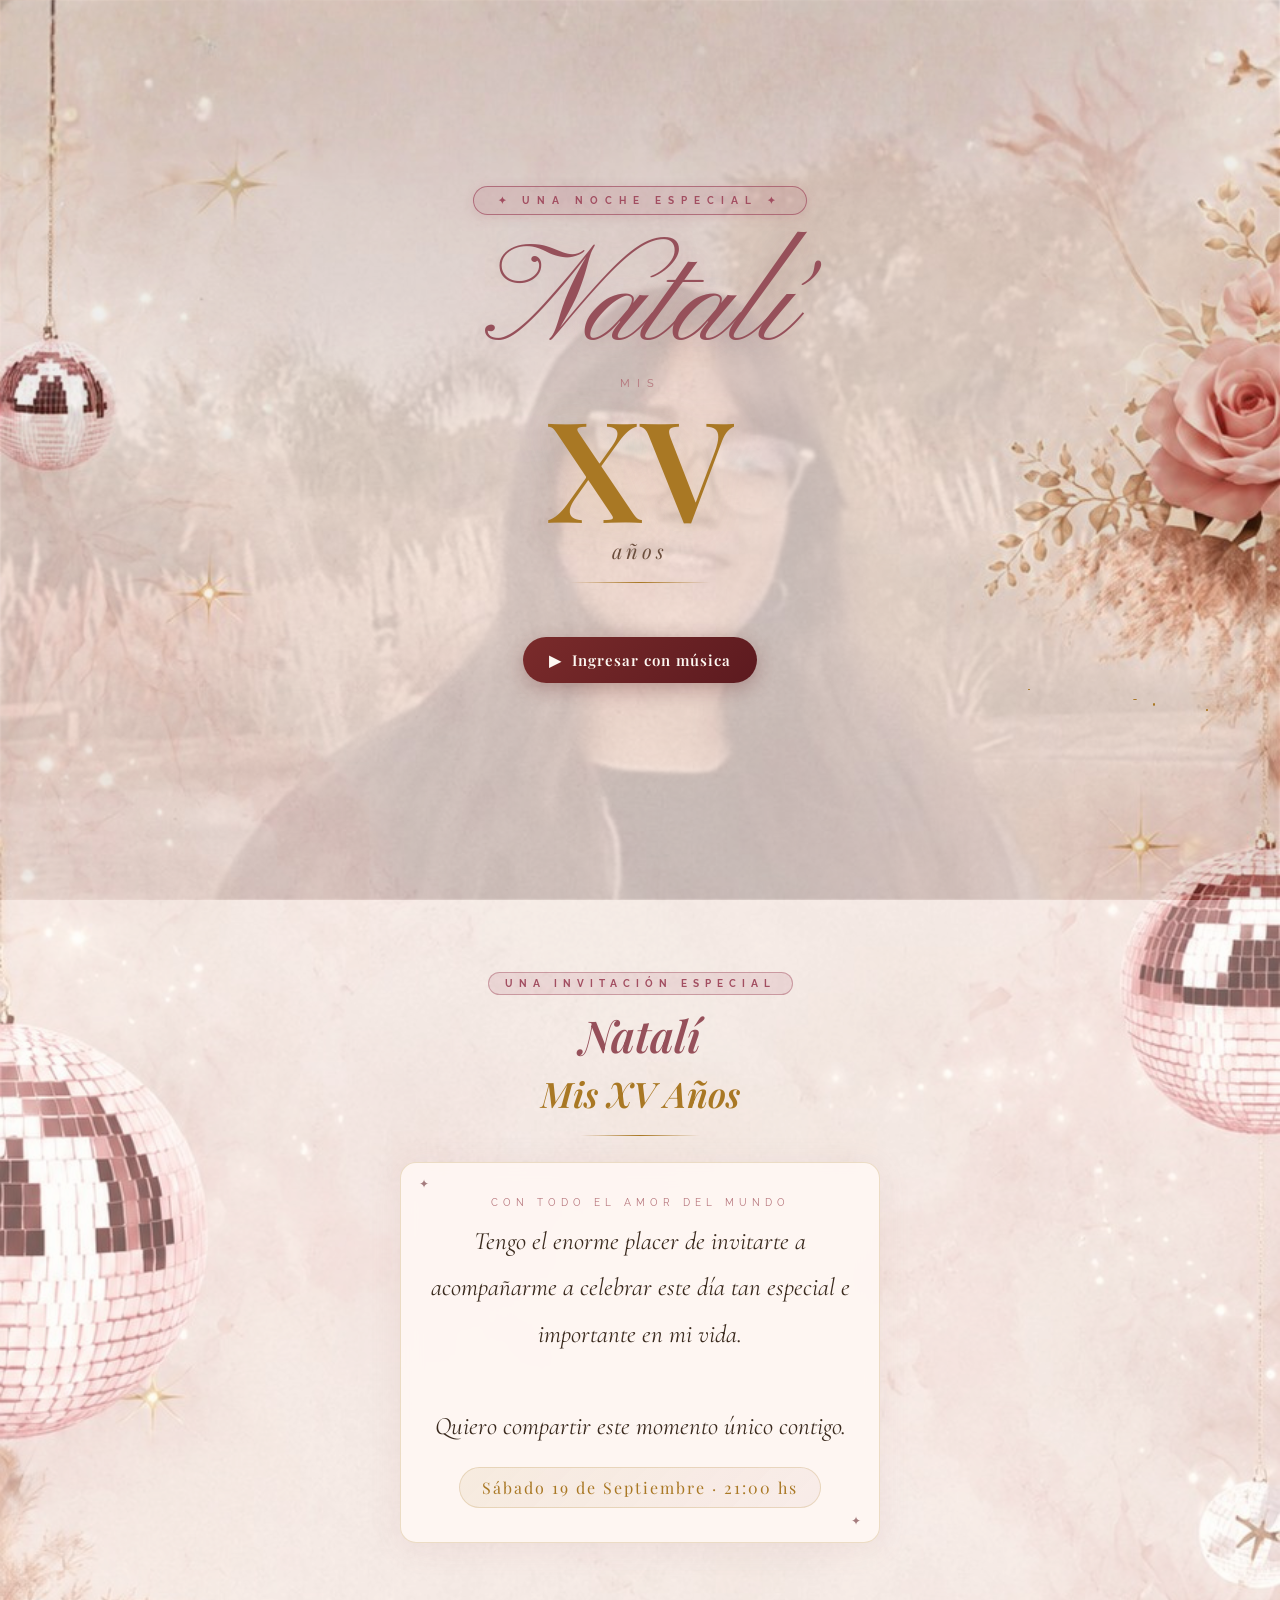
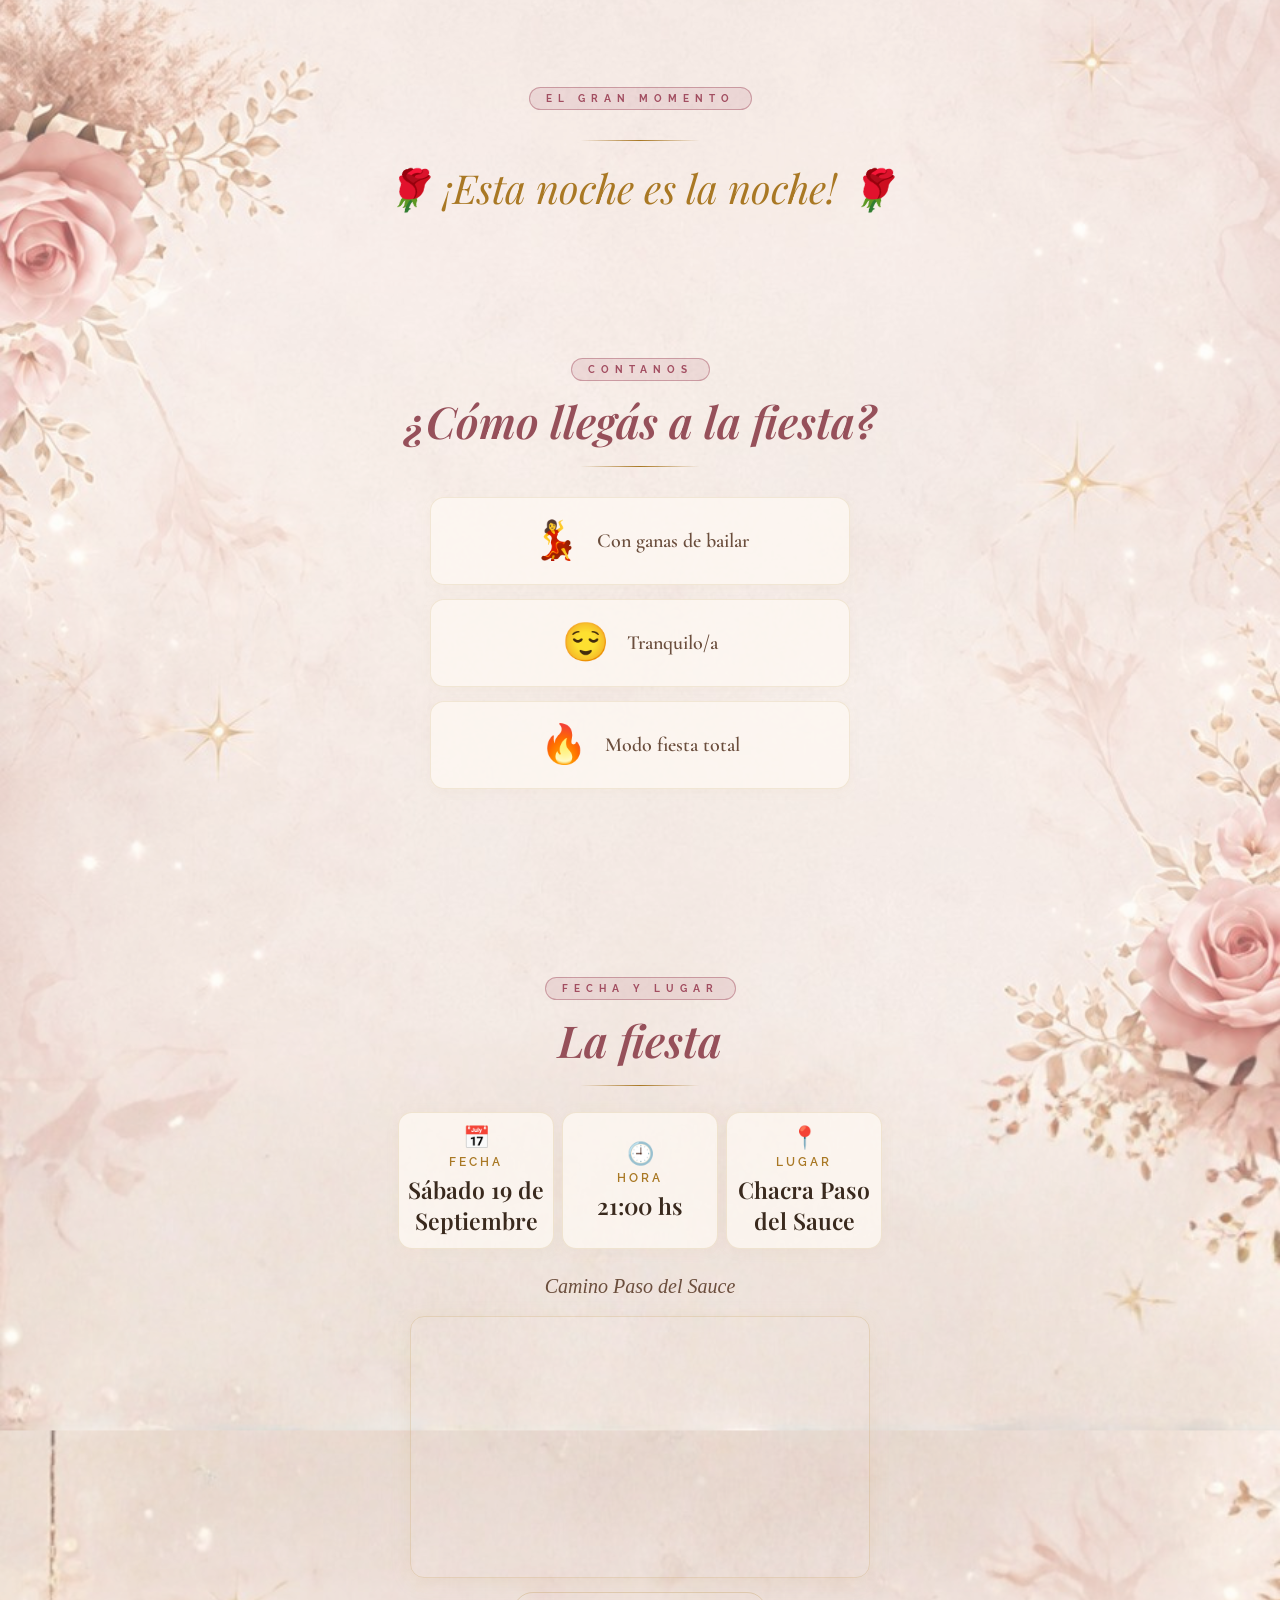
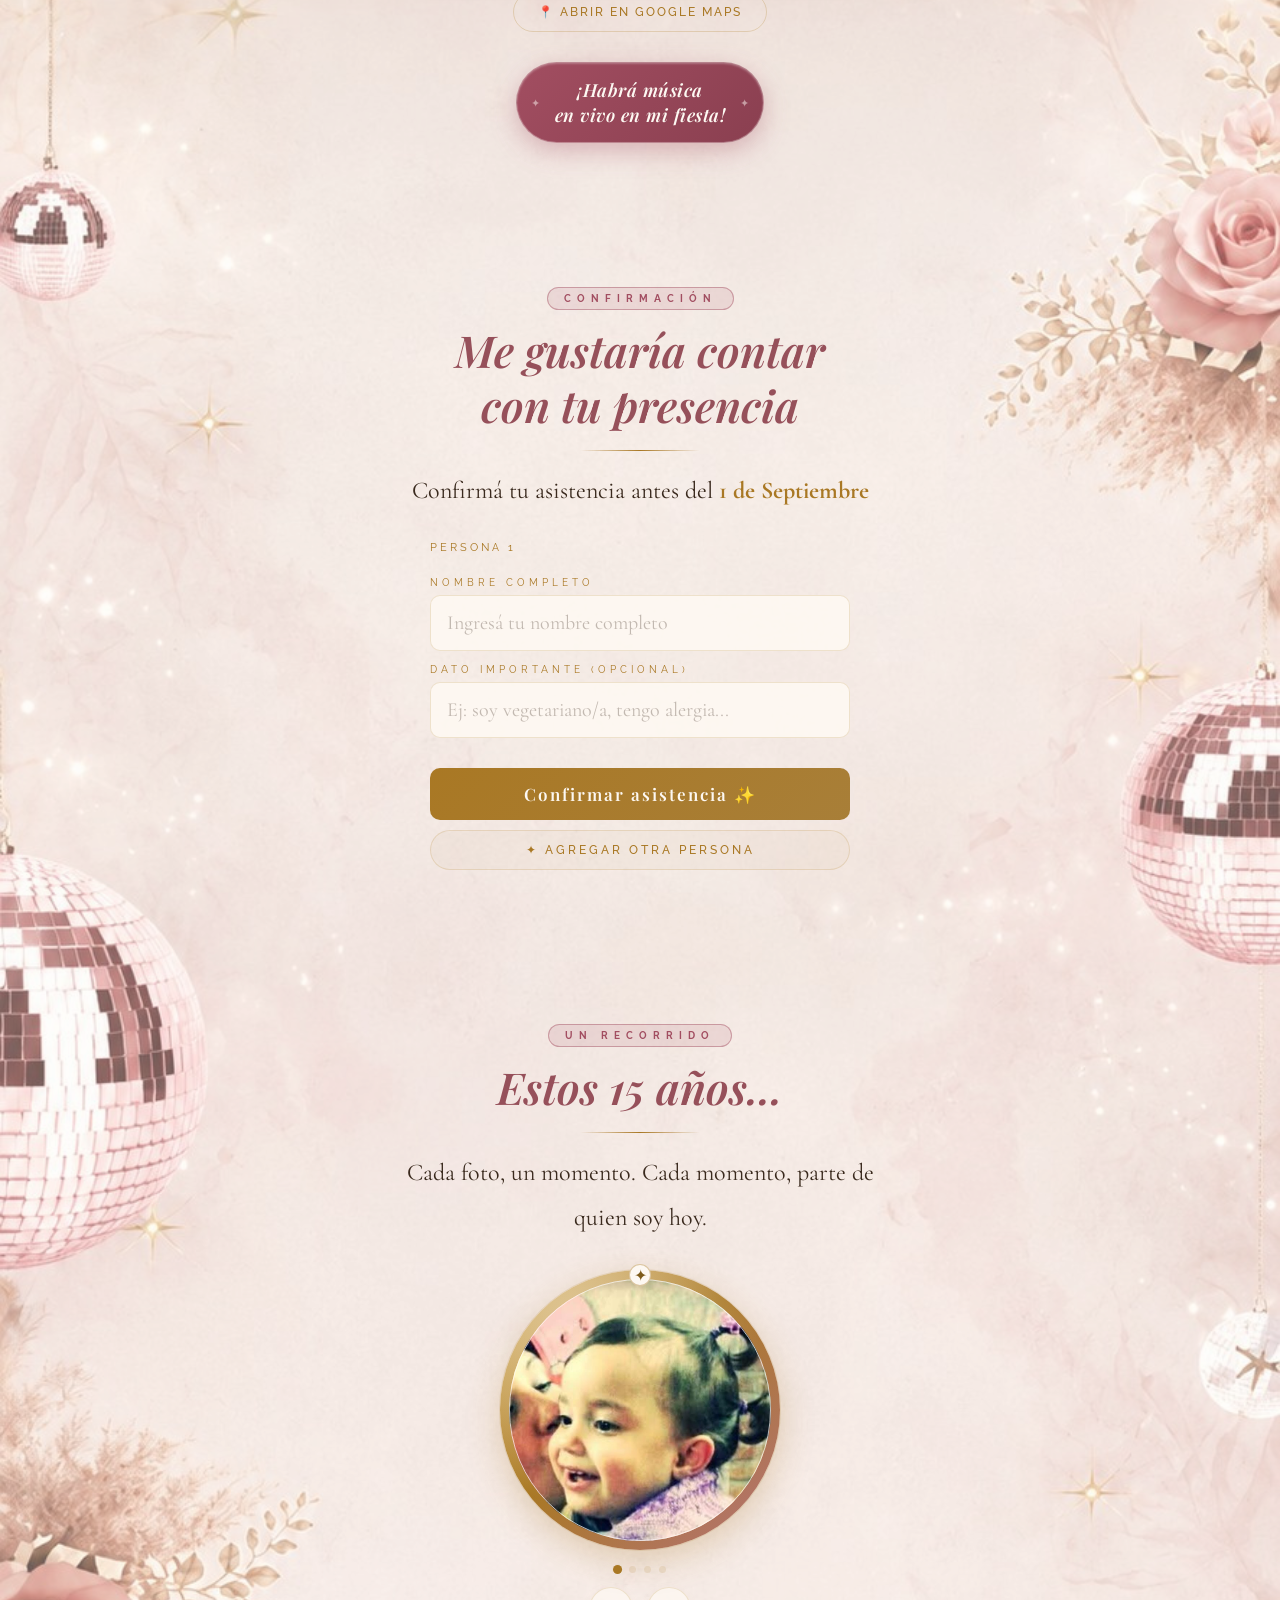
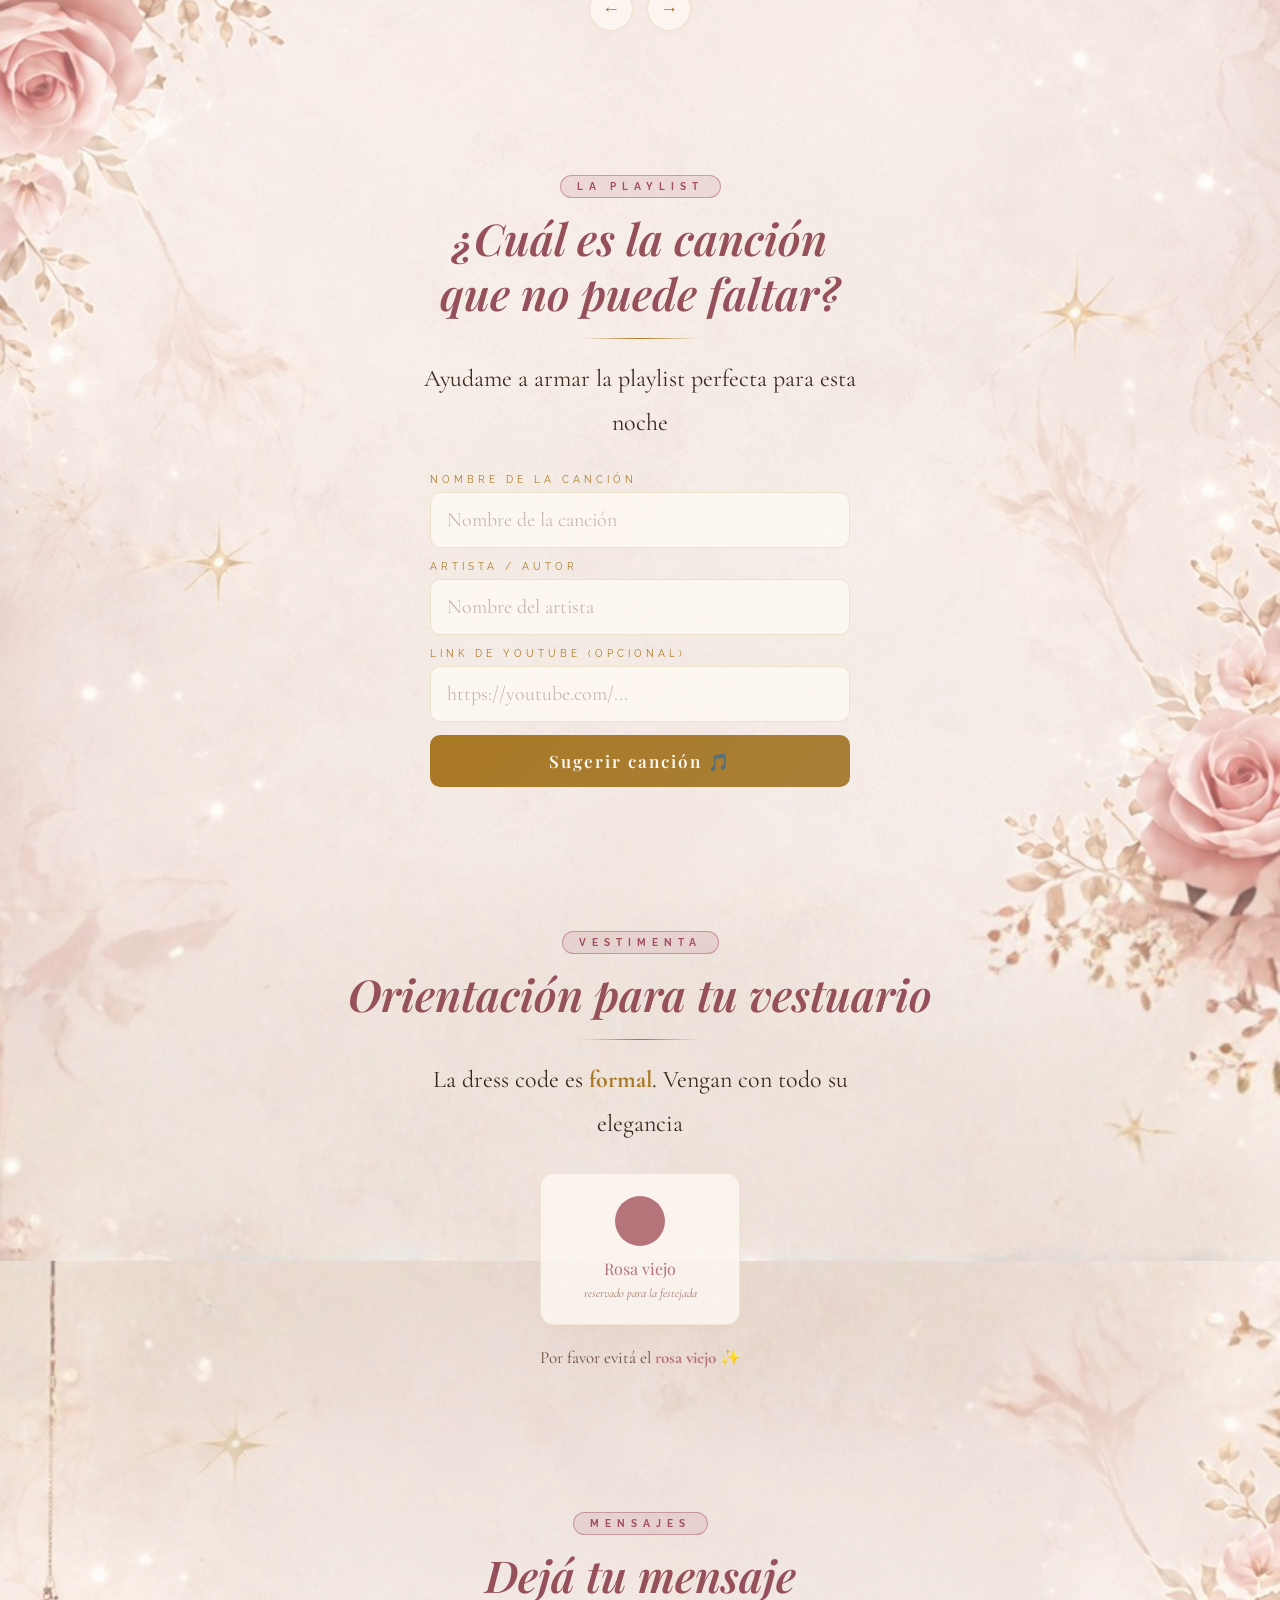
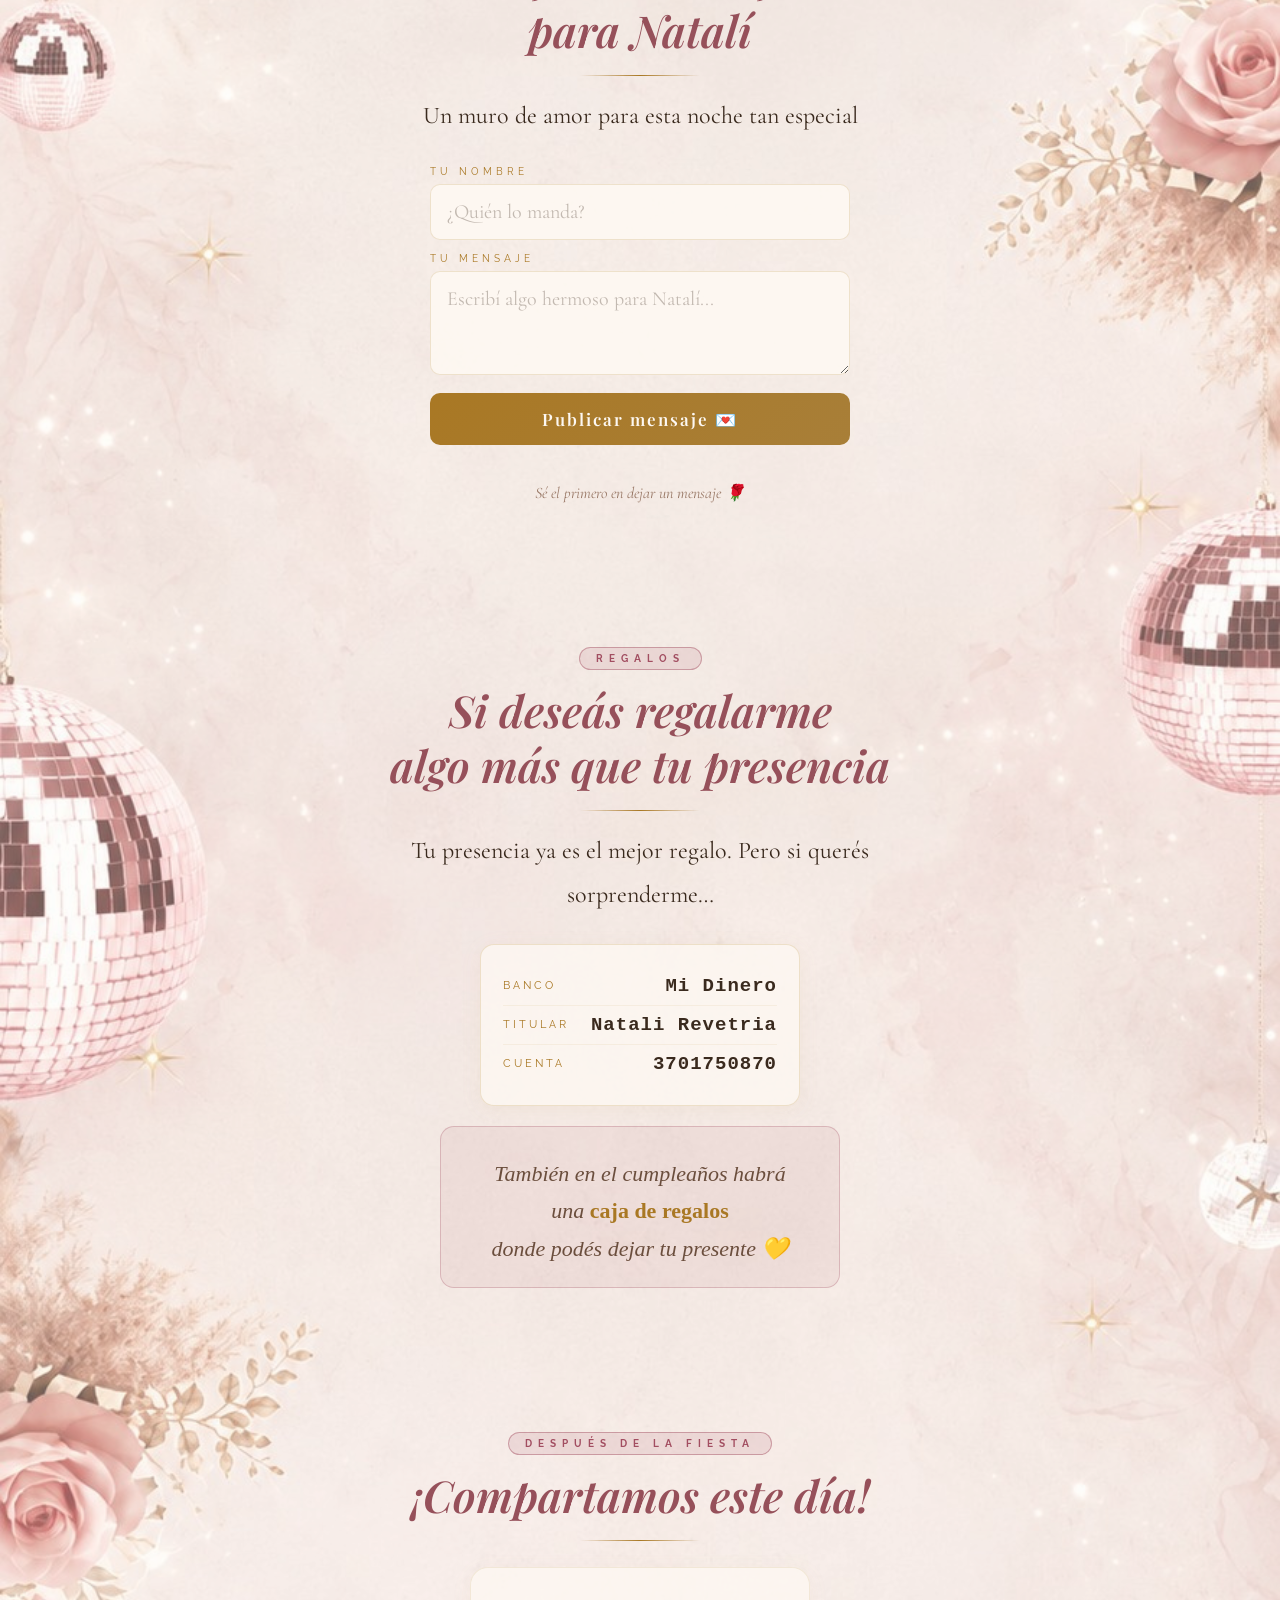
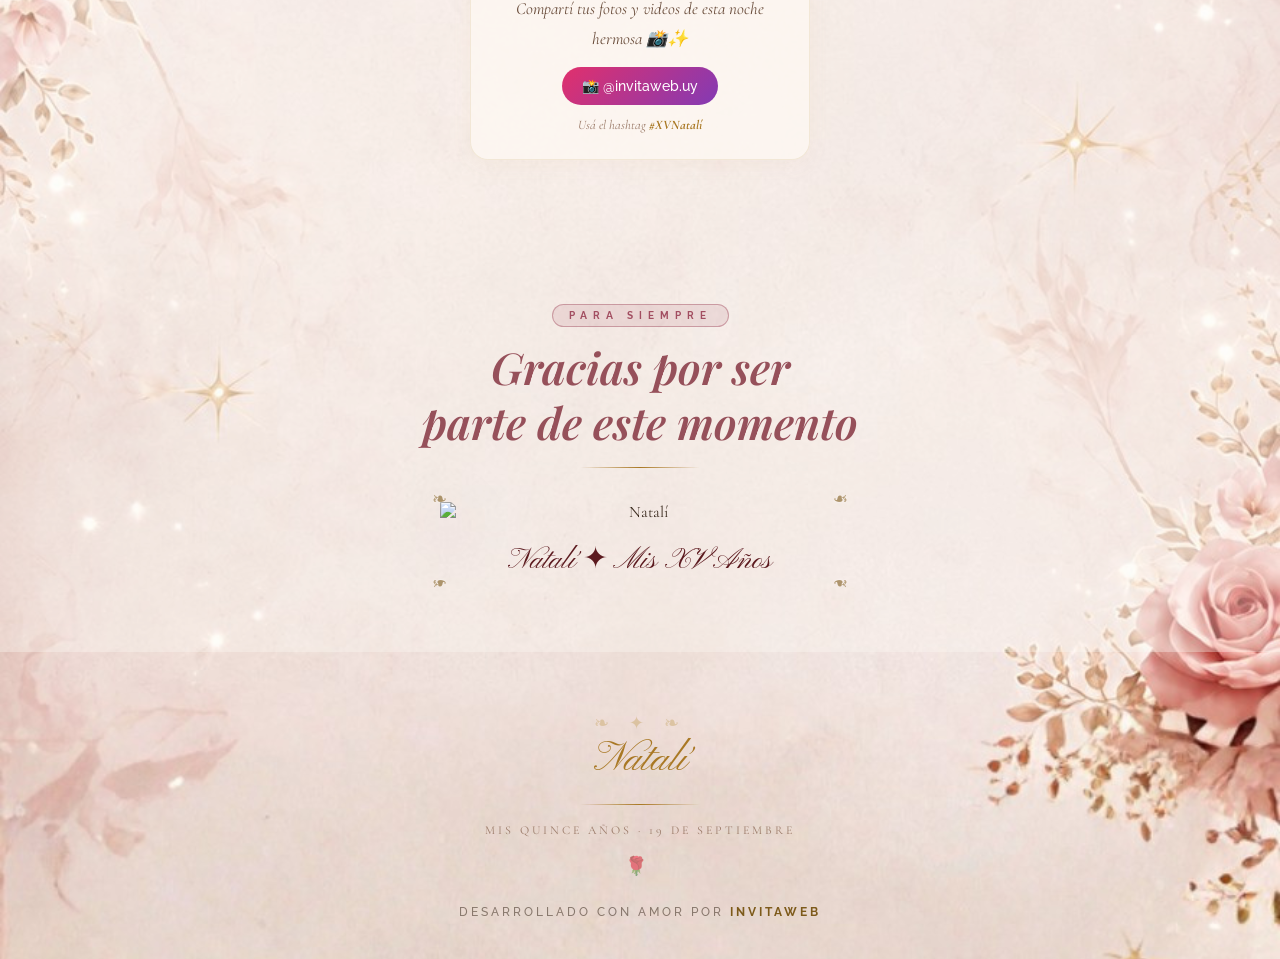
==== invitacion.html @ 81a10ad8 "Update invitacion.html" ====
<!DOCTYPE html>
<html lang="es">
<head>
<meta charset="utf-8"/>
<meta content="width=device-width, initial-scale=1.0" name="viewport"/>
<title>Mis XV – Natalí</title>
<meta content="Mis XV – Natalí 🌹" property="og:title"/>
<meta content="¡Estás invitado/a a mis XV años! Sábado 19 de Septiembre · 21:00 hs" property="og:description"/>
<link href="https://fonts.googleapis.com/css2?family=Playfair+Display:ital,wght@0,400;0,600;1,400;1,600&family=Cormorant+Garamond:ital,wght@0,300;0,400;0,500;1,300;1,400&family=IM+Fell+English:ital@0;1&family=Raleway:wght@300;400;500&family=Dancing+Script:wght@600;700&family=Pinyon+Script&display=swap" rel="stylesheet"/>
<link href="styles-natali.css" rel="stylesheet"/>
</head>
<body>
<div id="petals"></div>

<audio id="bg-audio" loop="">
<source src="https://www.dropbox.com/scl/fi/njytjrwm84ooabxcv031c/First-And-Last.mp3?rlkey=8yayfjhcy9pgx694c803c0l59&raw=1" type="audio/mpeg"/>
</audio>

<!-- ═══ HERO ═══ -->
<section id="hero">
<div id="hero-bg-photo"></div>
<div class="hero-badge">✦ una noche especial ✦</div>
<h1 class="hero-name">Natalí</h1>
<p class="hero-pre">Mis</p>
<div class="hero-xv">XV</div>
<p class="hero-anos">años</p>
<div class="hero-divider"></div>
<div class="music-btn-wrap">
<button class="btn-music" id="musicBtn" onclick="toggleMusic()">
<span id="musicIcon">▶</span>
<span id="musicLabel">Ingresar con música</span>
</button>
<div class="audio-playing" id="audioAnim">
<div class="bar-anim" style="animation-delay:0s;height:5px;"></div>
<div class="bar-anim" style="animation-delay:.12s;height:9px;"></div>
<div class="bar-anim" style="animation-delay:.24s;height:13px;"></div>
<div class="bar-anim" style="animation-delay:.12s;height:9px;"></div>
<div class="bar-anim" style="animation-delay:0s;height:5px;"></div>
<span style="margin-left:8px;">First And Last · ABOUT</span>
</div>
</div>
</section>

<!-- ═══ INVITACIÓN ═══ -->
<section class="section s-dark" id="invitacion">
<span class="sec-tag">una invitación especial</span>
<h2 class="sec-title"><span style="color:var(--fucsia-lila);">Natalí</span><br/><em style="font-size:.8em;color:var(--gold);">Mis XV Años</em></h2>
<div class="gold-line"></div>
<div class="invite-card">
<p class="invite-who">Con todo el amor del mundo</p>
<p class="invite-text">Tengo el enorme placer de invitarte a acompañarme a celebrar este día tan especial e importante en mi vida.<br/><br/>Quiero compartir este momento único contigo.</p>
<div class="invite-date">Sábado 19 de Septiembre · 21:00 hs</div>
</div>
</section>

<!-- ═══ COUNTDOWN ═══ -->
<section class="section" id="countdown-section">
<span class="sec-tag">el gran momento</span>
<h2 class="sec-title" id="countdownTitle">Faltan...</h2>
<div class="gold-line"></div>
<div class="countdown-grid" id="countdownGrid">
<div class="count-box"><span class="count-num" id="cd-days">--</span><span class="count-label">Días</span></div>
<div class="count-box"><span class="count-num" id="cd-hours">--</span><span class="count-label">Horas</span></div>
<div class="count-box"><span class="count-num" id="cd-mins">--</span><span class="count-label">Min</span></div>
<div class="count-box"><span class="count-num" id="cd-secs">--</span><span class="count-label">Seg</span></div>
</div>
<div id="event-arrived">🌹 ¡Esta noche es la noche! 🌹</div>
</section>

<!-- ═══ MOOD ═══ -->
<section class="section s-rose">
<span class="sec-tag">contanos</span>
<h2 class="sec-title">¿Cómo llegás a la fiesta?</h2>
<div class="gold-line"></div>
<div class="mood-grid mood-grid-vertical">
<button class="mood-btn mood-btn-centered" onclick="selectMood(this,'¡Así me gusta! ¡Con toda la energía! 💃')">
<span class="mood-icon">💃</span><span class="mood-label">Con ganas de bailar</span>
</button>
<button class="mood-btn mood-btn-centered" onclick="selectMood(this,'Perfecto, también hay lugar para descansar 😌')">
<span class="mood-icon">😌</span><span class="mood-label">Tranquilo/a</span>
</button>
<button class="mood-btn mood-btn-centered" onclick="selectMood(this,'¡Genial, va a ser una noche a pura fiesta! 🎉🔥')">
<span class="mood-icon">🔥</span><span class="mood-label">Modo fiesta total</span>
</button>
</div>
<p id="mood-response"></p>
</section>

<!-- ═══ LUGAR ═══ -->
<section class="section s-dark">
<span class="sec-tag">fecha y lugar</span>
<h2 class="sec-title">La fiesta</h2>
<div class="gold-line"></div>
<div class="lugar-info">
<div class="lugar-detail"><span class="ld-icon">📅</span><span class="ld-label">Fecha</span><span class="ld-val">Sábado 19 de Septiembre</span></div>
<div class="lugar-detail"><span class="ld-icon">🕘</span><span class="ld-label">Hora</span><span class="ld-val">21:00 hs</span></div>
<div class="lugar-detail"><span class="ld-icon">📍</span><span class="ld-label">Lugar</span><span class="ld-val">Chacra Paso del Sauce</span></div>
</div>
<p style="margin-top:6px;font-family:'IM Fell English',serif;font-style:italic;font-size:clamp(17px,3.8vw,20px);color:var(--text2);">Camino Paso del Sauce</p>
  <div class="map-embed-wrap">
<iframe src="https://www.google.com/maps?q=Camino+Paso+del+Sauce&output=embed" width="100%" height="260" style="border:0;" allowfullscreen="" loading="lazy" referrerpolicy="no-referrer-when-downgrade"></iframe>
</div>
<a class="btn-add-more" style="display:inline-block;margin-top:14px;text-decoration:none;" href="https://www.google.com/maps/search/?api=1&query=Camino+Paso+del+Sauce" target="_blank">📍 Abrir en Google Maps</a>
<div class="music-sign-wrap">
  <div class="music-sign">
  <span class="music-sign-text">¡Habrá música<br/>en vivo en mi fiesta!</span>
</div>
</div>
</section>

<!-- ═══ RSVP ═══ -->
<section class="section">
<span class="sec-tag">confirmación</span>
<h2 class="sec-title">Me gustaría contar<br/>con tu presencia</h2>
<div class="gold-line"></div>
<p class="sec-body">Confirmá tu asistencia antes del <strong style="color:var(--gold)">1 de Septiembre</strong></p>
<div id="rsvp-wrap">
<div id="rsvp-forms-container">
<div class="rsvp-form rsvp-person-form" id="rsvp-form-0">
<p class="rsvp-person-label">Persona 1</p>
<div><label class="field-label">Nombre completo</label><input class="rsvp-input rsvp-name-input" placeholder="Ingresá tu nombre completo" type="text"/></div>
<div><label class="field-label">Dato importante (opcional)</label><input class="rsvp-input rsvp-dato-input" placeholder="Ej: soy vegetariano/a, tengo alergia..." type="text"/></div>
</div>
</div>
<div style="max-width:420px;margin:12px auto 0;display:flex;gap:10px;flex-direction:column;">
<div style="position:relative;">
  <div class="party-burst" id="party-burst"></div>
  <button class="btn-gold" id="rsvp-btn" onclick="submitRSVP()">Confirmar asistencia ✨</button>
</div>
<button class="btn-add-person" id="btn-add-person" onclick="addRSVPPerson()">✦ Agregar otra persona</button>
<div class="progress-wrap" id="rsvp-progress-wrap">
  <div class="progress-bar" id="rsvp-progress-bar"></div>
</div>
<p class="sheet-loading" id="rsvp-loading">Enviando...</p>
</div>
</div>
<div class="success-box" id="rsvp-success" style="position:relative;">
  <div class="music-burst" id="party-burst-success"></div>
  <div class="song-success-content">
    <div class="vinyl-spin">🌹</div>
    <p class="song-success-headline">¡Confirmado!</p>
    <p class="success-msg" id="rsvp-thanks-msg"></p>
    <button class="btn-add-more" onclick="showAddMore()">¿Olvidaste a alguien? Agregar más →</button>
  </div>
</div>
<div id="rsvp-add-more" style="display:none;max-width:420px;margin:20px auto 0;">
  <div id="rsvp-extra-container"></div>
  <div style="display:flex;gap:10px;flex-direction:column;margin-top:10px;">
    <button class="btn-add-person" onclick="addExtraPerson()">✦ Agregar otra persona</button>
    <button class="btn-gold" id="rsvp-extra-btn" onclick="submitExtra()">Confirmar ✨</button>
    <p class="sheet-loading" id="rsvp-extra-loading">Enviando...</p>
  </div>
</div>
</section>

<!-- ═══ SLIDESHOW ═══ -->
<section class="section s-dark" id="slideshow-section">
<span class="sec-tag">un recorrido</span>
<h2 class="sec-title">Estos 15 años...</h2>
<div class="gold-line"></div>
<p class="sec-body">Cada foto, un momento. Cada momento, parte de quien soy hoy.</p>
<div class="slides-wrap">
<div class="slide active">
<div class="slide-photo"><div class="slide-photo-inner"><img alt="Foto 1" onerror="handleSlideImgError(this,1)" src="img/foto-1.jpg"/></div></div>
</div>
<div class="slide">
<div class="slide-photo"><div class="slide-photo-inner"><img alt="Foto 2" onerror="handleSlideImgError(this,2)" src="img/foto-2.jpg"/></div></div>
</div>
<div class="slide">
<div class="slide-photo"><div class="slide-photo-inner"><img alt="Foto 3" onerror="handleSlideImgError(this,3)" src="img/foto-3.jpg"/></div></div>
</div>
<div class="slide">
<div class="slide-photo"><div class="slide-photo-inner"><img alt="Foto 4" onerror="handleSlideImgError(this,4)" src="img/foto-4.jpg"/></div></div>
</div>
</div>
<div class="slide-dots" id="slideDots"></div>
<div class="slide-nav">
<button onclick="changeSlide(-1)">←</button>
<button onclick="changeSlide(1)">→</button>
</div>
</section>

<!-- ═══ CANCIÓN ═══ -->
<section class="section s-rose">
<span class="sec-tag">la playlist</span>
<h2 class="sec-title">¿Cuál es la canción<br/>que no puede faltar?</h2>
<div class="gold-line"></div>
<p class="sec-body">Ayudame a armar la playlist perfecta para esta noche </p>
<div id="cancion-wrap">
<div class="cancion-form">
<div><label class="field-label">Nombre de la canción</label><input class="rsvp-input" id="song-name" placeholder="Nombre de la canción" type="text"/></div>
<div><label class="field-label">Artista / Autor</label><input class="rsvp-input" id="song-artist" placeholder="Nombre del artista" type="text"/></div>
<div><label class="field-label">Link de YouTube (opcional)</label><input class="rsvp-input" id="song-yt" placeholder="https://youtube.com/..." type="url"/></div>
<button class="btn-gold" id="song-btn" onclick="submitSong()">Sugerir canción 🎵</button>
<p class="sheet-loading" id="song-loading">Enviando...</p>
</div>
</div>
<div class="success-box" id="song-success">
  <div class="music-burst" id="music-burst"></div>
  <div class="song-success-content">
    <div class="vinyl-spin">🎵</div>
    <p class="song-success-headline">¡Ya suena en la lista!</p>
    <p class="success-msg">Tu canción está en la playlist. ¡Esta noche va a sonar con todo! 🔥</p>
  </div>
</div>
</section>

<!-- ═══ DRESS CODE ═══ -->
<section class="section s-dark">
<span class="sec-tag">vestimenta</span>
<h2 class="sec-title">Orientación para tu vestuario</h2>
<div class="gold-line"></div>
<p class="sec-body">La dress code es <strong style="color:var(--gold)">formal</strong>. Vengan con todo su elegancia </p>
<div class="dress-grid" style="justify-content:center;">
<div class="dress-card">
  <div class="dress-swatch" style="background:#b5737a;border:2px solid rgba(181,115,122,.4);"></div>
  <span class="dress-name" style="color:var(--rose-old);">Rosa viejo</span>
  <span class="dress-hint">reservado para la festejada</span>
</div>
</div>
<p class="dress-avoid" style="margin-top:22px;font-size:17px;">Por favor evitá el <strong>rosa viejo</strong> ✨</p>
</section>

<!-- ═══ MURO MENSAJES ═══ -->
<section class="section">
<span class="sec-tag">mensajes</span>
<h2 class="sec-title">Dejá tu mensaje<br/>para Natalí</h2>
<div class="gold-line"></div>
<p class="sec-body" style="margin-bottom:26px;">Un muro de amor para esta noche tan especial</p>
<div class="wall-form">
<div><label class="field-label">Tu nombre</label><input class="rsvp-input" id="msg-author" placeholder="¿Quién lo manda?" type="text"/></div>
<div><label class="field-label">Tu mensaje</label><textarea class="rsvp-input" id="msg-text" placeholder="Escribí algo hermoso para Natalí... " rows="3"></textarea></div>
<button class="btn-gold" id="msg-btn" onclick="submitMessage()">Publicar mensaje 💌</button>
<p class="sheet-loading" id="msg-loading">Enviando...</p>
</div>
<div class="messages-grid" id="messages-grid"></div>
<p id="no-msgs" style="font-style:italic;color:var(--text3);margin-top:14px;font-size:16px;">Sé el primero en dejar un mensaje 🌹</p>
<div id="load-more-wrap" style="display:none;margin-top:18px;">
<button class="btn-load-more" id="load-more-btn" onclick="showMoreMessages()">Ver más mensajes 💌</button>
</div>
</section>

<!-- ═══ REGALOS ═══ -->
<section class="section s-dark">
<span class="sec-tag">regalos</span>
<h2 class="sec-title">Si deseás regalarme<br/>algo más que tu presencia</h2>
<div class="gold-line"></div>
<p class="sec-body">Tu presencia ya es el mejor regalo. Pero si querés sorprenderme…</p>
<div class="cuenta-card">
<div class="cuenta-row"><span class="cuenta-key">Banco</span><span class="cuenta-val">Mi Dinero</span></div>
<div class="cuenta-row"><span class="cuenta-key">Titular</span><span class="cuenta-val">Natali Revetria</span></div>
<div class="cuenta-row"><span class="cuenta-key">Cuenta</span><span class="cuenta-val">3701750870</span></div>
</div>
<div style="margin-top:20px;max-width:400px;margin-left:auto;margin-right:auto;background:rgba(162,78,97,.08);border:1px solid rgba(162,78,97,.28);border-radius:14px;padding:20px 18px;text-align:center;">
  <p style="font-size:22px;margin-bottom:8px;"></p>
  <p style="font-family:'IM Fell English',serif;font-style:italic;font-size:clamp(18px,4vw,22px);color:var(--text2);line-height:1.7;">También en el cumpleaños habrá<br/>una <strong style="color:var(--gold);font-style:normal;">caja de regalos</strong><br/>donde podés dejar tu presente 💛</p>
</div>
</section>

<!-- ═══ COMPARTIR ═══ -->
<section class="section s-rose">
<span class="sec-tag">después de la fiesta</span>
<h2 class="sec-title">¡Compartamos este día!</h2>
<div class="gold-line"></div>
<div class="compartir-card">
<p style="font-size:17px;line-height:1.75;color:var(--text2);font-style:italic;">Compartí tus fotos y videos de esta noche hermosa 📸✨</p>
<a class="ig-link" href="https://www.instagram.com/invitaweb.uy/" target="_blank">📸 @invitaweb.uy</a>
<p style="margin-top:12px;font-size:13px;color:var(--text3);font-style:italic;">Usá el hashtag <strong style="color:var(--gold)">#XVNatalí</strong></p>
</div>
</section>

<!-- ═══ CIERRE / FOTO FINAL ═══ -->
<section class="section s-dark" id="cierre-foto">
<span class="sec-tag">para siempre</span>
<h2 class="sec-title">Gracias por ser<br/>parte de este momento</h2>
<div class="gold-line"></div>
<div class="closing-frame">
<span class="closing-corner tl">❧</span>
<span class="closing-corner tr">❧</span>
<span class="closing-corner bl">❧</span>
<span class="closing-corner br">❧</span>
<div class="closing-photo">
<img alt="Natalí" src="img/foto-final.png">
</div>
<p class="closing-caption">Natalí ✦ Mis XV Años</p>
</div>
</section>

<!-- ═══ FOOTER ═══ -->
<footer>
<div class="ornament">❧ ✦ ❧</div>
<p class="footer-name">Natalí</p>
<div class="gold-line"></div>
<p class="footer-sub">MIS QUINCE AÑOS · 19 DE SEPTIEMBRE</p>
<div class="ornament" style="margin-top:18px;">🌹</div>
<p class="footer-dev">Desarrollado con amor por <a href="https://www.instagram.com/invitaweb.uy/" target="_blank">InvitaWeb</a></p>
</footer>

<script>
const RSVP_URL = 'https://script.google.com/macros/s/AKfycbwZepPums3_47360UqzHTGz4grV_27T4MetdiJArdpUFw8cOc5LvuR_t89XuOvKOC1Ilw/exec';
const SONG_URL = 'https://script.google.com/macros/s/AKfycbxk8G9WfGtwvL5b1oF5Jit6cyTMkWHCW2-HT9VEJA81SEri774l77KxgkFKpgWemPTYoQ/exec';
const WALL_URL = 'https://script.google.com/macros/s/AKfycbx73jEgu-LPM_X5AAIdNqveDu7NfDXGHO7r9LwEMmF4VFUHeeGxTfBVkMhWylV0GEEYUA/exec';
const TOKEN    = 'natali2026xv';

/* PÉTALOS */
(function(){
  const c=document.getElementById('petals');
  const cols=['#e8c766','#f5deb3','#fff8dc','#d4af37','#ffffff','#f0e68c'];
  for(let i=0;i<55;i++){
    const p=document.createElement('div'); p.className='petal';
    const s=1.5+Math.random()*3;
    const color=cols[Math.floor(Math.random()*cols.length)];
    p.style.cssText=[
      'left:'+(Math.random()*100)+'vw',
      'width:'+s+'px','height:'+s+'px',
      'background:'+color,
      'box-shadow:0 0 '+(s*2)+'px '+(s*.8)+'px '+color,
      'animation-duration:'+(5+Math.random()*7)+'s, '+(.3+Math.random()*.4)+'s',
      'animation-delay:'+(Math.random()*10)+'s, '+(Math.random()*.4)+'s'
    ].join(';');
    c.appendChild(p);
  }
})();

/* SPARKLES */
(function(){
  const h=document.getElementById('hero');
  for(let i=0;i<16;i++){
    const s=document.createElement('div'); s.className='hero-sparkle';
    s.style.cssText=[
      'left:'+(10+Math.random()*80)+'%','top:'+(10+Math.random()*80)+'%',
      'width:'+(1+Math.random()*2.5)+'px','height:'+(1+Math.random()*2.5)+'px',
      'background:var(--gold)',
      'animation-duration:'+(2+Math.random()*4)+'s',
      'animation-delay:'+(Math.random()*4)+'s'
    ].join(';');
    h.appendChild(s);
  }
})();

/* MÚSICA */
let playing=false;
function toggleMusic(){
  const a=document.getElementById('bg-audio');
  const icon=document.getElementById('musicIcon');
  const lbl=document.getElementById('musicLabel');
  const anim=document.getElementById('audioAnim');
  const floatBtn=document.getElementById('music-float');
  const pauseSvg=document.getElementById('float-pause-svg');
  const playSvg=document.getElementById('float-play-svg');
  if(!playing){
    a.play().catch(()=>{});
    icon.textContent='⏸'; lbl.textContent='Pausar música';
    anim.classList.add('show');
    floatBtn.style.display='flex';
    if(pauseSvg){pauseSvg.style.display='block'; playSvg.style.display='none';}
    playing=true;
  }else{
    a.pause();
    icon.textContent='▶'; lbl.textContent='Reanudar música';
    anim.classList.remove('show');
    floatBtn.style.display='flex';
    if(pauseSvg){pauseSvg.style.display='none'; playSvg.style.display='block';}
    playing=false;
  }
}

/* COUNTDOWN — 19 de Septiembre 2026 a las 21hs */
(function(){
  const target=new Date('2026-09-19T21:00:00');
  const grid=document.getElementById('countdownGrid');
  const arrived=document.getElementById('event-arrived');
  const title=document.getElementById('countdownTitle');
  function tick(){
    const diff=target-Date.now();
    if(diff<=0){grid.style.display='none';arrived.style.display='block';title.style.display='none';return;}
    document.getElementById('cd-days').textContent=Math.floor(diff/86400000);
    document.getElementById('cd-hours').textContent=Math.floor((diff%86400000)/3600000);
    document.getElementById('cd-mins').textContent=Math.floor((diff%3600000)/60000);
    document.getElementById('cd-secs').textContent=Math.floor((diff%60000)/1000);
  }
  tick(); setInterval(tick,1000);
})();

/* MOOD */
function selectMood(btn,msg){
  document.querySelectorAll('.mood-btn').forEach(b=>b.classList.remove('selected'));
  btn.classList.add('selected');
  const r=document.getElementById('mood-response');
  r.style.opacity=0;
  setTimeout(()=>{r.textContent=msg;r.style.opacity=1;},200);
}

/* Muestra un ícono de reemplazo si la foto del carrusel todavía no fue subida a la carpeta img/ */
function handleSlideImgError(img,n){
  img.parentElement.innerHTML='<div class="slide-photo-placeholder"><span>🌹</span><span>foto '+n+'</span></div>';
}

/* SLIDESHOW */
(function(){
  const slides=document.querySelectorAll('.slide');
  const dotsEl=document.getElementById('slideDots');
  let current=0, timer;
  slides.forEach((_,i)=>{
    const d=document.createElement('button'); d.className='sdot'+(i===0?' active':'');
    d.onclick=()=>goTo(i); dotsEl.appendChild(d);
  });
  function goTo(n){
    slides[current].classList.remove('active'); dotsEl.children[current].classList.remove('active');
    current=(n+slides.length)%slides.length;
    slides[current].classList.add('active'); dotsEl.children[current].classList.add('active');
    resetTimer();
  }
  function resetTimer(){clearInterval(timer); timer=setInterval(()=>goTo(current+1),4000);}
  resetTimer();
  window.changeSlide=n=>goTo(current+n);
})();

/* UTIL FETCH SHEETS */
async function sendToSheet(url,data,btnId,loadingId){
  const btn=document.getElementById(btnId);
  const loading=document.getElementById(loadingId);
  btn.disabled=true; loading.classList.add('show');
  try{ await fetch(url,{method:'POST',body:JSON.stringify(data)}); }
  catch(e){console.warn('Sheet error',e);}
  loading.classList.remove('show');
}

/* RSVP */
let rsvpPersonCount=1;
function addRSVPPerson(){
  const container=document.getElementById('rsvp-forms-container');
  const idx=rsvpPersonCount;
  const div=document.createElement('div');
  div.className='rsvp-form rsvp-person-form'; div.id='rsvp-form-'+idx;
  div.innerHTML=`
    <p class="rsvp-person-label">Persona ${idx+1} <button onclick="removeRSVPPerson(${idx})" class="btn-remove-person">✕ quitar</button></p>
    <div><label class="field-label">Nombre completo</label><input class="rsvp-input rsvp-name-input" placeholder="Nombre completo" type="text"/></div>
    <div><label class="field-label">Dato importante (opcional)</label><input class="rsvp-input rsvp-dato-input" placeholder="Ej: soy vegetariano/a, tiene alergia..." type="text"/></div>
  `;
  container.appendChild(div); rsvpPersonCount++;
}
function removeRSVPPerson(idx){
  const el=document.getElementById('rsvp-form-'+idx); if(el)el.remove();
}
async function submitRSVP(){
  const forms=document.querySelectorAll('#rsvp-forms-container .rsvp-person-form');
  const personas=[]; let allValid=true;
  forms.forEach(form=>{
    const name=form.querySelector('.rsvp-name-input').value.trim();
    const dato=form.querySelector('.rsvp-dato-input').value.trim();
    if(!name){allValid=false; form.querySelector('.rsvp-name-input').focus();}
    else personas.push({name,dato});
  });
  if(!allValid){alert('Por favor ingresá el nombre de todas las personas.');return;}
  const btn=document.getElementById('rsvp-btn');
  const loading=document.getElementById('rsvp-loading');
  btn.disabled=true; loading.classList.add('show');
  for(const p of personas){
    await fetch(RSVP_URL,{method:'POST',body:JSON.stringify({nombre:p.name,extra:p.dato,timestamp:new Date().toLocaleString('es-UY'),token:TOKEN})}).catch(()=>{});
  }
  loading.classList.remove('show');
  document.getElementById('rsvp-wrap').style.display='none';
  const suc=document.getElementById('rsvp-success'); suc.style.display='block';
  const nombres=personas.map(p=>p.name).join(', ');
  document.getElementById('rsvp-thanks-msg').textContent='¡Gracias! Asistencia confirmada para: '+nombres+'. ¡Los esperamos con todo! 🌹';
  setTimeout(launchPartyEmojis,100);
  setTimeout(launchPartyEmojis,600);
}

/* CANCIÓN */
async function submitSong(){
  const name=document.getElementById('song-name').value.trim();
  const artist=document.getElementById('song-artist').value.trim();
  const yt=document.getElementById('song-yt').value.trim();
  if(!name||!artist){alert('Por favor ingresá la canción y el artista.');return;}
  await sendToSheet(SONG_URL,{nombre:name+' - '+artist,extra:yt,timestamp:new Date().toLocaleString('es-UY'),token:TOKEN},'song-btn','song-loading');
  document.getElementById('cancion-wrap').style.display='none';
  document.getElementById('song-success').style.display='block';
  setTimeout(launchMusicNotes,100);
}

/* MURO */
const localMessages=[];
(async function loadMessages(){
  try{
    const res=await fetch(WALL_URL);
    const data=await res.json();
    if(Array.isArray(data)){
      data.forEach(row=>{
        if(row.nombre&&row.mensaje)
          localMessages.push({author:row.nombre,text:row.mensaje,time:new Date(row.timestamp||Date.now())});
      });
      renderMessages();
    }
  }catch(e){}
})();
async function submitMessage(){
  const author=document.getElementById('msg-author').value.trim();
  const text=document.getElementById('msg-text').value.trim();
  if(!author||!text){alert('Por favor completá tu nombre y mensaje.');return;}
  await sendToSheet(WALL_URL,{nombre:author,mensaje:text,timestamp:new Date().toLocaleString('es-UY'),token:TOKEN},'msg-btn','msg-loading');
  localMessages.push({author,text,time:new Date()});
  document.getElementById('msg-author').value='';
  document.getElementById('msg-text').value='';
  document.getElementById('msg-btn').disabled=false;
  renderMessages();
}
const MSG_PAGE=5; let msgVisible=MSG_PAGE;
function renderMessages(reset){
  if(reset) msgVisible=MSG_PAGE;
  const grid=document.getElementById('messages-grid');
  const noMsg=document.getElementById('no-msgs');
  const loadWrap=document.getElementById('load-more-wrap');
  const sorted=[...localMessages].reverse();
  if(sorted.length>0) noMsg.style.display='none';
  grid.innerHTML='';
  sorted.slice(0,msgVisible).forEach(m=>{
    const d=document.createElement('div'); d.className='msg-card';
    d.innerHTML=`<p class="msg-author">${m.author}</p><p class="msg-text">"${m.text}"</p>`;
    grid.appendChild(d);
  });
  if(loadWrap) loadWrap.style.display=(sorted.length>msgVisible)?'block':'none';
}
function showMoreMessages(){ msgVisible+=MSG_PAGE; renderMessages(); }

/* RSVP EXTRA */
function showAddMore(){
  document.getElementById('rsvp-add-more').style.display='block';
  addExtraPerson();
  document.getElementById('rsvp-success').querySelector('.btn-add-more').style.display='none';
}
let extraPersonCount=0;
function addExtraPerson(){
  const container=document.getElementById('rsvp-extra-container');
  const idx=extraPersonCount++;
  const div=document.createElement('div');
  div.className='rsvp-form rsvp-person-form'; div.id='rsvp-extra-'+idx;
  div.innerHTML=`
    <p class="rsvp-person-label">Persona extra ${idx+1} <button onclick="document.getElementById('rsvp-extra-${idx}').remove()" class="btn-remove-person">✕ quitar</button></p>
    <div><label class="field-label">Nombre completo</label><input class="rsvp-input rsvp-name-input" placeholder="Nombre completo" type="text"/></div>
    <div><label class="field-label">Dato importante (opcional)</label><input class="rsvp-input rsvp-dato-input" placeholder="Ej: soy vegetariano/a..." type="text"/></div>
  `;
  container.appendChild(div);
}
async function submitExtra(){
  const forms=document.querySelectorAll('#rsvp-extra-container .rsvp-person-form');
  const personas=[]; let allValid=true;
  forms.forEach(form=>{
    const name=form.querySelector('.rsvp-name-input').value.trim();
    const dato=form.querySelector('.rsvp-dato-input').value.trim();
    if(!name){allValid=false;}else{personas.push({name,dato});}
  });
  if(!allValid){alert('Por favor ingresá el nombre.');return;}
  const btn=document.getElementById('rsvp-extra-btn');
  const loading=document.getElementById('rsvp-extra-loading');
  btn.disabled=true; loading.classList.add('show');
  for(const p of personas){
    await fetch(RSVP_URL,{method:'POST',body:JSON.stringify({nombre:p.name,extra:p.dato,timestamp:new Date().toLocaleString('es-UY'),token:TOKEN})}).catch(()=>{});
  }
  loading.classList.remove('show');
  document.getElementById('rsvp-add-more').style.display='none';
  const nombres=personas.map(p=>p.name).join(', ');
  const msg=document.getElementById('rsvp-thanks-msg');
  msg.textContent+=' • También confirmado: '+nombres+' 🌹';
}

/* ANIMACIÓN RSVP */
function launchPartyEmojis(){
  const burst=document.getElementById('party-burst');
  if(!burst) return; burst.innerHTML='';
  const emojis=['🌹','🎉','💫','🎊','👑','🥂','🎈','✨','🎀','🌟'];
  for(let i=0;i<18;i++){
    const el=document.createElement('div'); el.className='music-note';
    const angle=Math.random()*360, dist=70+Math.random()*160;
    const tx=Math.cos(angle*Math.PI/180)*dist+'px', ty=Math.sin(angle*Math.PI/180)*dist+'px';
    const rot=(Math.random()-.5)*180+'deg';
    el.style.cssText=`--tx:${tx};--ty:${ty};--rot:${rot};animation-delay:${Math.random()*.4}s;font-size:${16+Math.random()*18}px;`;
    el.textContent=emojis[Math.floor(Math.random()*emojis.length)];
    burst.appendChild(el);
  }
}

/* ANIMACIÓN CANCIÓN */
function launchMusicNotes(){
  const burst=document.getElementById('music-burst');
  if(!burst) return; burst.innerHTML='';
  const notes=['🎵','🎶','🎸','🎹','🎤','✨','🎼','💫'];
  for(let i=0;i<18;i++){
    const el=document.createElement('div'); el.className='music-note';
    const angle=Math.random()*360, dist=70+Math.random()*160;
    const tx=Math.cos(angle*Math.PI/180)*dist+'px', ty=Math.sin(angle*Math.PI/180)*dist+'px';
    const rot=(Math.random()-.5)*180+'deg';
    el.style.cssText=`--tx:${tx};--ty:${ty};--rot:${rot};animation-delay:${Math.random()*.4}s;font-size:${16+Math.random()*18}px;`;
    el.textContent=notes[Math.floor(Math.random()*notes.length)];
    burst.appendChild(el);
  }
}
</script>

<!-- MUSIC FLOAT WIDGET -->
<button id="music-float" onclick="toggleMusic()" title="Reproducir / Pausar música"
  style="display:none;position:fixed;bottom:22px;right:22px;z-index:1000;
  width:54px;height:54px;border-radius:50%;border:none;cursor:pointer;
  background:linear-gradient(135deg,var(--gold),var(--rose-old));
  box-shadow:0 4px 20px rgba(201,169,110,0.4);
  align-items:center;justify-content:center;
  transition:transform .2s,box-shadow .2s;padding:0;">
  <svg id="float-pause-svg" xmlns="http://www.w3.org/2000/svg" width="22" height="22" viewBox="0 0 24 24" fill="white" style="display:block;">
    <rect x="5" y="4" width="4" height="16" rx="1.5"/>
    <rect x="15" y="4" width="4" height="16" rx="1.5"/>
  </svg>
  <svg id="float-play-svg" xmlns="http://www.w3.org/2000/svg" width="22" height="22" viewBox="0 0 24 24" fill="white" style="display:none;margin-left:3px;">
    <polygon points="5,3 19,12 5,21"/>
  </svg>
</button>
</body>
</html>
---- styles-natali.css ----
:root{
  --rose-old:#b5737a; --rose-deep:#8b4a52; --rose-light:#d4a0a8; --rose-pale:#f5e8e8;
  --gold:#a97824; --gold-light:#d4a94e; --gold-pale:#f7f0e0; --gold-deep:#7d5a1a;
  --beige:#f5ece0; --beige2:#ede0cc; --beige3:#e0d0b8;
  --cream:#fdf8f2; --cream2:rgba(253,248,242,0.88); --cream3:rgba(253,248,242,0.55);
  --text:#3a2a1e; --text2:#6b4e3d; --text3:#9a7a68;
  --dark:#3a2a1e; --dark2:#4e3428;
  --card-bg:rgba(253,248,242,0.82); --card-border:rgba(201,169,110,0.28);
  --fucsia-lila:#96505a;
  --bordo:#5c1a1f; --bordo-light:#7a2b2b;
}
*,*::before,*::after{box-sizing:border-box;margin:0;padding:0;}
html{scroll-behavior:smooth;}
body{
  background-color:#f2e0d4;
  background-image:url('bg-natali.png');
  background-size:100% auto;
  background-repeat:repeat-y;
  background-attachment:scroll;
  font-family:'Cormorant Garamond',serif;color:var(--text);overflow-x:hidden;
}

::-webkit-scrollbar{width:4px;}
::-webkit-scrollbar-track{background:var(--beige);}
::-webkit-scrollbar-thumb{background:var(--gold);border-radius:2px;}

/* PÉTALOS */
#petals{position:fixed;inset:0;pointer-events:none;z-index:5;}
.petal{
  position:absolute;top:-20px;border-radius:50%;
  animation:petalFall linear infinite, petalTwinkle .4s ease-in-out infinite alternate;
  opacity:0;
}
@keyframes petalFall{
  0%{transform:translateY(0) rotate(0deg) translateX(0);opacity:.7;}
  50%{transform:translateY(50vh) rotate(200deg) translateX(18px);opacity:.5;}
  100%{transform:translateY(108vh) rotate(380deg) translateX(-12px);opacity:0;}
}
@keyframes petalTwinkle{
  0%{filter:brightness(1) saturate(1);}
  100%{filter:brightness(2.4) saturate(1.4);}
}

/* HERO */
#hero{
  min-height:100vh;display:flex;flex-direction:column;align-items:center;
  justify-content:center;position:relative;overflow:hidden;padding:60px 24px;
  background:transparent;
}
/* Foto de fondo semitransparente */
#hero-bg-photo{
  position:absolute;inset:0;
  background-image:url('img/foto-5.jpg');
  background-size:cover;background-position:center top;
  opacity:0.18;filter:blur(1px) saturate(0.75) sepia(.15);z-index:0;
}
#hero > *:not(#hero-bg-photo){position:relative;z-index:1;}

.hero-sparkle{position:absolute;border-radius:50%;animation:sparkle ease-in-out infinite;z-index:1;}
@keyframes sparkle{0%,100%{opacity:0;transform:scale(0);}50%{opacity:.5;transform:scale(1);}}

/* Ornamentos de esquina en hero */
.hero-corner{position:absolute;font-size:clamp(22px,4vw,34px);color:var(--gold-deep);opacity:.4;z-index:1;}
.hero-corner.tl{top:22px;left:22px;} .hero-corner.tr{top:22px;right:22px;transform:scaleX(-1);}
.hero-corner.bl{bottom:22px;left:22px;transform:scaleY(-1);} .hero-corner.br{bottom:22px;right:22px;transform:scale(-1);}

.hero-badge{
  background:rgba(162,78,97,0.14);border:1.5px solid rgba(162,78,97,0.7);
  border-radius:50px;padding:8px 24px;margin-bottom:22px;
  font-family:'Raleway',sans-serif;font-size:10px;font-weight:700;letter-spacing:7px;
  color:#a24e61;text-transform:uppercase;
  box-shadow:0 2px 12px rgba(162,78,97,.18);
  opacity:0;animation:fadeUp 1s .1s forwards;
}
.hero-pre{font-family:'Raleway',sans-serif;font-size:11px;letter-spacing:7px;color:var(--rose-old);text-transform:uppercase;margin-bottom:5px;opacity:0;animation:fadeUp 1s .3s forwards;}
.hero-name{font-family:'Pinyon Script',cursive;font-size:clamp(80px,20vw,140px);font-weight:400;color:var(--fucsia-lila);line-height:1;text-shadow:0 2px 28px rgba(150,80,90,.28);opacity:0;animation:fadeUp 1s .55s forwards;}
.hero-xv{
  font-family:'Playfair Display',serif;font-size:clamp(78px,21vw,140px);font-weight:600;
  color:var(--gold);line-height:1;
  text-shadow:0 2px 40px rgba(201,169,110,.3);
  opacity:0;animation:fadeUp 1s .8s forwards;
}
.hero-anos{font-family:'Playfair Display',serif;font-style:italic;font-size:20px;color:var(--text2);letter-spacing:4px;margin-top:2px;opacity:0;animation:fadeUp 1s 1s forwards;}
.hero-divider{width:140px;height:1px;background:linear-gradient(90deg,transparent,var(--gold),transparent);margin:18px auto;opacity:0;animation:fadeUp 1s .9s forwards;}

.music-btn-wrap{margin-top:36px;opacity:0;animation:fadeUp 1s 1.3s forwards;}
.music-card{background:rgba(255,248,244,0.88);border:1px solid rgba(201,169,110,0.38);border-radius:16px;padding:20px 26px;max-width:320px;margin:0 auto;backdrop-filter:blur(10px);box-shadow:0 4px 24px rgba(181,115,122,.15);}
.music-card p{font-style:italic;font-size:16px;color:var(--text2);margin-bottom:13px;line-height:1.6;text-align:center;}
.btn-music{display:inline-flex;align-items:center;gap:10px;background:linear-gradient(135deg,var(--bordo-light) 0%,var(--bordo) 100%);border:none;border-radius:50px;color:var(--cream);padding:13px 26px;font-family:'Playfair Display',serif;font-size:15px;font-weight:600;cursor:pointer;transition:transform .2s,box-shadow .2s;letter-spacing:1px;box-shadow:0 6px 20px rgba(92,26,31,.3);}
.btn-music:hover{transform:translateY(-2px);box-shadow:0 8px 26px rgba(92,26,31,.4);}
.audio-playing{display:none;align-items:center;justify-content:center;gap:4px;margin-top:11px;color:var(--gold);font-size:11px;letter-spacing:2px;font-family:'Raleway',sans-serif;}
.audio-playing.show{display:flex;}
.bar-anim{width:3px;border-radius:2px;background:var(--gold);animation:barB ease-in-out infinite;}
@keyframes barB{0%,100%{height:4px;}50%{height:14px;}}
@keyframes fadeUp{from{opacity:0;transform:translateY(22px);}to{opacity:1;transform:translateY(0);}}

/* SECCIONES */
.section{position:relative;z-index:2;padding:72px 24px;text-align:center;background:rgba(253,248,242,0.35);border-bottom:none;}
.s-dark{background:rgba(253,248,242,0.35);}
.s-rose{background:rgba(253,248,242,0.35);}
.sec-tag{display:inline-block;font-family:'Raleway',sans-serif;font-size:10px;font-weight:700;color:#a24e61;letter-spacing:6px;text-transform:uppercase;margin-bottom:12px;background:rgba(162,78,97,.12);padding:5px 16px;border-radius:50px;border:1.5px solid rgba(162,78,97,.45);}
.sec-title{font-family:'Playfair Display',serif;font-size:clamp(28px,6.5vw,44px);font-weight:600;color:var(--fucsia-lila);line-height:1.25;font-style:italic;}
.sec-body{font-size:clamp(20px,4.2vw,24px);line-height:1.85;color:var(--text);max-width:480px;margin:16px auto 0;}
.gold-line{width:120px;height:1px;background:linear-gradient(90deg,transparent,var(--gold),transparent);margin:18px auto;}
.ornament{color:rgba(201,169,110,.5);font-size:18px;letter-spacing:8px;}

/* INVITACIÓN */
.invite-card{max-width:480px;margin:26px auto 0;background:rgba(255,248,244,0.88);border:1px solid rgba(201,169,110,0.35);border-radius:16px;padding:34px 28px;position:relative;box-shadow:0 4px 32px rgba(181,115,122,.12);backdrop-filter:blur(10px);}
.invite-card::before{content:'✦';position:absolute;color:var(--bordo);opacity:.55;font-size:12px;top:14px;left:18px;}
.invite-card::after{content:'✦';position:absolute;color:var(--bordo);opacity:.55;font-size:12px;bottom:14px;right:18px;}
.invite-who{font-family:'Raleway',sans-serif;font-size:10px;letter-spacing:5px;color:var(--rose-old);text-transform:uppercase;margin-bottom:10px;}
.invite-text{font-size:clamp(20px,4.2vw,25px);line-height:1.85;color:var(--text);font-style:italic;}
.invite-date{display:inline-block;margin-top:18px;background:linear-gradient(135deg,rgba(201,169,110,.14),rgba(181,115,122,.08));border:1px solid rgba(201,169,110,.35);border-radius:50px;padding:9px 22px;font-family:'Playfair Display',serif;font-size:16px;color:var(--gold);letter-spacing:2px;}

/* COUNTDOWN */
.countdown-grid{display:table;width:100%;max-width:360px;margin:30px auto 0;border-collapse:separate;border-spacing:6px 0;}
.count-box{display:table-cell;width:25%;background:var(--card-bg);border:1px solid rgba(201,169,110,.32);border-radius:14px;padding:12px 4px;box-shadow:0 4px 20px rgba(201,169,110,.12);text-align:center;vertical-align:middle;}
.count-num{font-family:'Playfair Display',serif;font-size:clamp(32px,7vw,48px);font-weight:600;color:var(--gold);line-height:1;display:block;}
.count-label{font-family:'Raleway',sans-serif;font-size:10px;font-weight:600;color:var(--text2);letter-spacing:3px;text-transform:uppercase;display:block;margin-top:5px;}
#event-arrived{display:none;font-family:'Playfair Display',serif;font-size:clamp(26px,6vw,40px);font-style:italic;color:var(--gold);margin-top:20px;animation:fadeUp 1s forwards;}

/* MOOD */
.mood-grid{display:flex;justify-content:center;gap:14px;flex-wrap:wrap;margin-top:30px;}
.mood-grid-vertical{flex-direction:column;align-items:stretch;max-width:420px;margin-left:auto;margin-right:auto;}
.mood-btn{background:var(--card-bg);border:1px solid rgba(201,169,110,.22);border-radius:14px;padding:20px 18px;min-width:110px;flex:1;max-width:155px;cursor:pointer;transition:all .25s;font-family:'Cormorant Garamond',serif;color:var(--text2);text-align:center;box-shadow:0 2px 12px rgba(201,169,110,.07);}
.mood-grid-vertical .mood-btn{max-width:100% !important;width:100%;display:flex;align-items:center;gap:18px;padding:20px 22px;text-align:left;flex:none;}
.mood-grid-vertical .mood-icon{font-size:34px;flex-shrink:0;margin-bottom:0;}
.mood-grid-vertical .mood-label{font-size:19px;font-weight:500;}
.mood-btn-centered{justify-content:center !important;text-align:center !important;}
.mood-btn-centered .mood-icon{font-size:38px;}
.mood-btn-centered .mood-label{font-size:20px;font-weight:600;}
.mood-btn:hover{background:rgba(201,169,110,.1);border-color:rgba(201,169,110,.5);transform:translateY(-3px);box-shadow:0 6px 20px rgba(201,169,110,.15);}
.mood-btn.selected{background:linear-gradient(135deg,rgba(201,169,110,.14),rgba(181,115,122,.08));border-color:var(--gold);color:var(--text);}
.mood-icon{font-size:28px;display:block;margin-bottom:8px;}
.mood-label{font-size:16px;display:block;}
#mood-response{margin-top:18px;font-style:italic;font-size:18px;color:var(--rose-old);min-height:26px;transition:opacity .4s;}

/* LUGAR */
.map-embed-wrap{max-width:460px;margin:18px auto 0;border-radius:14px;overflow:hidden;border:1px solid rgba(201,169,110,.3);box-shadow:0 4px 20px rgba(201,169,110,.15);}
.map-embed-wrap iframe{display:block;filter:sepia(.12) saturate(.9);}

.music-sign{
  position:relative;display:inline-flex;align-items:center;gap:12px;
  background:linear-gradient(135deg,#a24e61 0%,#8a3f50 100%);
  color:var(--cream);padding:15px 32px;border-radius:50px;
  box-shadow:0 8px 26px rgba(162,78,97,.35),inset 0 1px 2px rgba(255,255,255,.25);
  border:1px solid rgba(253,248,242,.35);
  margin:30px auto 0;
  max-width:fit-content;
}
.music-sign::before,.music-sign::after{
  content:'✦';position:absolute;top:50%;transform:translateY(-50%);
  color:rgba(253,248,242,.5);font-size:11px;
}
.music-sign::before{left:14px;}
.music-sign::after{right:14px;}
.music-sign-icon{font-size:18px;}
.music-sign-text{font-family:'Playfair Display',serif;font-style:italic;font-weight:600;font-size:clamp(14px,3.6vw,18px);letter-spacing:.5px;line-height:1.35;padding:0 6px;text-align:center;}

.lugar-info{display:table;width:100%;max-width:500px;margin:26px auto;border-collapse:separate;border-spacing:8px 0;}
.lugar-detail{display:table-cell;width:33.33%;text-align:center;background:var(--card-bg);border:1px solid rgba(201,169,110,.24);border-radius:14px;padding:12px 4px;box-shadow:0 2px 14px rgba(201,169,110,.08);vertical-align:middle;}
.ld-icon{font-size:22px;display:block;margin-bottom:4px;}
.ld-label{font-family:'Raleway',sans-serif;font-size:12px;font-weight:600;letter-spacing:3px;color:var(--gold);text-transform:uppercase;display:block;margin-bottom:5px;}
.ld-val{font-size:clamp(18px,4.2vw,23px);font-weight:600;color:var(--dark);font-family:'Playfair Display',serif;}
.map-wrap{max-width:520px;margin:0 auto;border-radius:14px;overflow:hidden;border:1px solid rgba(201,169,110,.28);box-shadow:0 4px 24px rgba(201,169,110,.1);}

/* FORMS */
.rsvp-form,.cancion-form,.wall-form{max-width:420px;margin:28px auto 0;display:flex;flex-direction:column;gap:13px;}
.field-label{display:block;font-family:'Raleway',sans-serif;font-size:10px;letter-spacing:4px;color:var(--gold);text-transform:uppercase;margin-bottom:7px;text-align:left;}
.rsvp-input{background:rgba(253,248,242,.92);border:1px solid rgba(201,169,110,.28);border-radius:10px;color:var(--text);padding:15px 16px;font-family:'Cormorant Garamond',serif;font-size:20px;width:100%;outline:none;transition:border-color .2s,box-shadow .2s;-webkit-appearance:none;}
.rsvp-input:focus{border-color:rgba(201,169,110,.65);background:#fff;box-shadow:0 0 0 3px rgba(201,169,110,.1);}
.rsvp-input::placeholder{color:rgba(58,42,30,.3);}
textarea.rsvp-input{resize:vertical;min-height:80px;}
.btn-gold{background:linear-gradient(135deg,var(--gold) 0%,#a8803c 60%,var(--rose-old) 100%);background-size:200% 200%;border:none;border-radius:10px;color:var(--cream);padding:15px 26px;font-family:'Playfair Display',serif;font-size:17px;font-weight:600;cursor:pointer;letter-spacing:2px;transition:transform .2s,box-shadow .2s,background-position .4s;width:100%;}
.btn-gold:hover{transform:translateY(-2px);box-shadow:0 8px 24px rgba(201,169,110,.35);background-position:right center;}
.btn-gold:disabled{opacity:.5;cursor:not-allowed;transform:none;}
.success-box{display:none;padding:34px 20px;text-align:center;}
.success-icon{font-size:50px;display:block;margin-bottom:14px;}
.success-msg{font-style:italic;font-size:clamp(16px,4vw,20px);color:var(--text2);line-height:1.7;}

/* SLIDESHOW */
.slides-wrap{position:relative;max-width:340px;margin:30px auto 0;}
.slide{display:none;flex-direction:column;align-items:center;gap:14px;animation:slideIn .6s ease forwards;}
.slide.active{display:flex;}
@keyframes slideIn{from{opacity:0;transform:scale(.97);}to{opacity:1;transform:scale(1);}}
.slide-photo{
  position:relative;
  width:clamp(210px,64vw,280px);height:clamp(210px,64vw,280px);
  border-radius:50%;
  padding:9px;
  background:
    radial-gradient(circle at 30% 20%, rgba(255,255,255,.5), transparent 60%),
    linear-gradient(135deg,var(--gold-light),var(--gold) 45%,var(--rose-old) 100%);
  box-shadow:0 10px 34px rgba(169,120,36,.28),0 0 0 1px rgba(169,120,36,.15);
}
.slide-photo::before{
  content:'';position:absolute;inset:9px;border-radius:50%;
  border:1px solid rgba(255,248,242,.7);pointer-events:none;z-index:2;
}
.slide-photo::after{
  content:'✦';position:absolute;top:-6px;left:50%;transform:translateX(-50%);
  color:var(--gold-deep);font-size:16px;background:var(--cream);
  width:22px;height:22px;line-height:22px;border-radius:50%;
  border:1px solid rgba(169,120,36,.4);z-index:3;
}
.slide-photo-inner{width:100%;height:100%;border-radius:50%;overflow:hidden;background:rgba(201,169,110,.08);}
.slide-photo img{width:100%;height:100%;object-fit:cover;object-position:center top;display:block;}.slide-photo-placeholder{width:100%;height:100%;display:flex;flex-direction:column;align-items:center;justify-content:center;gap:8px;font-size:40px;}
.slide-photo-placeholder span{font-size:11px;color:var(--gold);letter-spacing:2px;font-style:italic;}
.slide-year-tag{background:linear-gradient(135deg,var(--gold),var(--rose-old));color:var(--cream);font-family:'Playfair Display',serif;font-size:12px;font-weight:600;letter-spacing:2px;padding:5px 14px;border-radius:50px;}
.slide-caption{font-style:italic;font-size:16px;color:var(--text2);}
.slide-dots{display:flex;justify-content:center;gap:8px;margin-top:16px;}
.sdot{width:7px;height:7px;border-radius:50%;background:rgba(201,169,110,.22);cursor:pointer;transition:all .3s;border:none;padding:0;}
.sdot.active{background:var(--gold);transform:scale(1.3);}
.slide-nav{display:flex;justify-content:center;gap:14px;margin-top:14px;}
.slide-nav button{background:var(--card-bg);border:1px solid rgba(201,169,110,.28);border-radius:50%;width:44px;height:44px;color:var(--gold);font-size:18px;cursor:pointer;transition:all .2s;box-shadow:0 2px 8px rgba(201,169,110,.08);}
.slide-nav button:hover{background:rgba(201,169,110,.12);border-color:var(--gold);}

/* DRESS CODE */
.dress-grid{display:flex;justify-content:center;gap:24px;flex-wrap:nowrap;margin-top:26px;}
.dress-card{background:var(--card-bg);border:1px solid rgba(201,169,110,.2);border-radius:14px;padding:22px 15px;flex:0 0 calc(50% - 12px);max-width:200px;box-shadow:0 2px 12px rgba(201,169,110,.07);}
.dress-swatch{width:50px;height:50px;border-radius:50%;margin:0 auto 12px;border:2px solid rgba(201,169,110,.28);}
.dress-name{font-family:'Playfair Display',serif;font-size:16px;color:var(--text);display:block;margin-bottom:3px;}
.dress-hint{font-size:12px;font-style:italic;color:var(--text3);}
.dress-avoid{margin-top:20px;font-size:16px;color:var(--text2);}
.dress-avoid strong{color:var(--rose-old);}

/* MURO */
.messages-grid{display:grid;grid-template-columns:repeat(auto-fill,minmax(210px,1fr));gap:13px;max-width:620px;margin:24px auto 0;text-align:left;}
.msg-card{background:var(--card-bg);border:1px solid rgba(201,169,110,.18);border-radius:12px;padding:16px 14px;animation:fadeUp .5s forwards;box-shadow:0 2px 12px rgba(201,169,110,.06);}
.msg-author{font-family:'Raleway',sans-serif;font-size:10px;letter-spacing:3px;color:var(--gold);text-transform:uppercase;margin-bottom:7px;}
.msg-text{font-style:italic;font-size:18px;color:var(--text2);line-height:1.65;}
/* REGALOS */
.cuenta-card{max-width:320px;margin:26px auto 0;background:var(--card-bg);border:1px solid rgba(201,169,110,.3);border-radius:14px;padding:22px;box-shadow:0 4px 20px rgba(201,169,110,.1);}
.cuenta-row{display:flex;justify-content:space-between;align-items:center;padding:8px 0;border-bottom:1px solid rgba(201,169,110,.12);}
.cuenta-row:last-child{border-bottom:none;}
.cuenta-key{font-family:'Raleway',sans-serif;font-size:11px;letter-spacing:3px;color:var(--gold);text-transform:uppercase;}
.cuenta-val{font-family:'Courier New',Courier,monospace;font-size:19px;font-weight:700;color:var(--text);letter-spacing:1px;}

/* COMPARTIR */
.compartir-card{max-width:340px;margin:26px auto 0;background:var(--card-bg);border:1px solid rgba(201,169,110,.2);border-radius:18px;padding:26px 20px;box-shadow:0 4px 20px rgba(201,169,110,.08);}
.ig-link{display:inline-flex;align-items:center;gap:10px;margin-top:14px;background:linear-gradient(135deg,#e1306c,#833ab4);border-radius:50px;padding:11px 20px;color:#fff;font-family:'Raleway',sans-serif;font-size:14px;font-weight:500;text-decoration:none;transition:transform .2s,box-shadow .2s;}
.ig-link:hover{transform:translateY(-2px);box-shadow:0 8px 24px rgba(131,58,180,.35);}

/* FOOTER */
footer{position:relative;z-index:2;padding:60px 24px 40px;text-align:center;background:transparent;}
.footer-name{font-family:'Pinyon Script',cursive;font-size:42px;color:var(--gold);}
.footer-sub{font-size:12px;color:var(--text3);letter-spacing:3px;margin-top:5px;text-transform:uppercase;}
.footer-dev{margin-top:28px;font-family:'Raleway',sans-serif;font-size:12px;font-weight:500;letter-spacing:3px;color:rgba(58,42,30,.55);text-transform:uppercase;}
.footer-dev a{color:var(--gold-deep);opacity:1;font-weight:700;text-decoration:none;}
.footer-dev a:hover{text-decoration:underline;}

/* LOADING */
.sheet-loading{font-family:'Raleway',sans-serif;font-size:11px;letter-spacing:3px;color:var(--gold);text-align:center;margin-top:12px;display:none;}
.sheet-loading.show{display:block;}

/* RSVP MULTI-PERSONA */
.rsvp-person-form{margin-bottom:18px;padding-bottom:18px;border-bottom:1px solid rgba(201,169,110,.15);}
.rsvp-person-form:last-child{border-bottom:none;margin-bottom:0;}
.rsvp-person-label{font-family:'Raleway',sans-serif;font-size:11px;letter-spacing:3px;color:var(--gold);text-transform:uppercase;margin-bottom:10px;display:flex;align-items:center;justify-content:space-between;}
.btn-add-person{background:rgba(201,169,110,.07);border:1px solid rgba(201,169,110,.3);border-radius:50px;color:var(--gold);padding:12px 24px;font-family:'Raleway',sans-serif;font-size:12px;font-weight:500;letter-spacing:3px;text-transform:uppercase;cursor:pointer;width:100%;transition:all .2s;}
.btn-add-person:hover{background:rgba(201,169,110,.12);border-color:var(--gold);}
.btn-remove-person{background:none;border:1px solid rgba(181,115,122,.3);border-radius:20px;color:var(--rose-old);font-size:10px;padding:2px 8px;cursor:pointer;letter-spacing:1px;font-family:'Raleway',sans-serif;}
.btn-add-more{margin-top:20px;background:transparent;border:1px solid rgba(201,169,110,.4);border-radius:50px;color:var(--gold);padding:12px 24px;font-family:'Raleway',sans-serif;font-size:12px;font-weight:500;letter-spacing:2px;text-transform:uppercase;cursor:pointer;transition:all .2s;}
.btn-add-more:hover{background:rgba(201,169,110,.08);border-color:var(--gold);}
.btn-load-more{background:transparent;border:1px solid rgba(201,169,110,.35);border-radius:50px;color:var(--gold);padding:14px 30px;font-family:'Playfair Display',serif;font-size:16px;cursor:pointer;transition:all .25s;}
.btn-load-more:hover{background:rgba(201,169,110,.08);border-color:var(--gold);}

/* CONFETTI / NOTAS */
.party-burst{position:absolute;inset:0;pointer-events:none;overflow:visible;z-index:10;}
.confetti-piece{position:absolute;border-radius:2px;animation:confettiFly 1.2s ease-out forwards;opacity:0;top:50%;left:50%;}
@keyframes confettiFly{
  0%{transform:translate(-50%,-50%) scale(0) rotate(0deg);opacity:1;}
  50%{opacity:1;}
  100%{transform:translate(var(--tx),var(--ty)) scale(1) rotate(var(--rot));opacity:0;}
}
.music-burst{position:absolute;inset:0;pointer-events:none;overflow:hidden;border-radius:inherit;z-index:1;}
.music-note{position:absolute;animation:noteFly 1.6s ease-out forwards;opacity:0;}
@keyframes noteFly{
  0%{transform:translate(-50%,-50%) scale(0);opacity:1;top:50%;left:50%;}
  30%{opacity:1;}
  100%{transform:translate(var(--tx),var(--ty)) scale(1.2) rotate(var(--rot));opacity:0;}
}
.song-success-content{position:relative;z-index:2;padding:20px;}
.vinyl-spin{font-size:64px;display:inline-block;animation:vinylSpin 1.2s ease-out both;}
@keyframes vinylSpin{0%{transform:scale(0) rotate(-360deg);opacity:0;}70%{transform:scale(1.12) rotate(15deg);}100%{transform:scale(1) rotate(0);opacity:1;}}
.song-success-headline{font-family:'Playfair Display',serif;font-size:clamp(18px,5vw,26px);font-style:italic;font-weight:600;color:var(--gold);margin:10px 0 8px;}

/* MUSIC FLOAT */
#music-float:hover{transform:scale(1.1);box-shadow:0 6px 28px rgba(201,169,110,.45);}

/* RESPONSIVE */
@media(max-width:480px){
  .section{padding:56px 16px;}
  .messages-grid{grid-template-columns:1fr;}
  .countdown-grid{max-width:100%;border-spacing:4px 0;}
  .lugar-info{border-spacing:4px 0;}
  .ld-val{font-size:12px;}
  .ld-label{font-size:9px;letter-spacing:2px;}
  .ld-icon{font-size:18px;}
  .dress-grid{gap:16px;}
}

/* ═══ ROSAS DECORATIVAS COSTADOS ═══ */
.roses-left,.roses-right{
  position:fixed;top:0;width:clamp(70px,14vw,130px);height:100vh;
  pointer-events:none;z-index:3;overflow:hidden;
}
.roses-left{left:0;}
.roses-right{right:0;}
.rose-svg{position:absolute;opacity:.62;}
/* ═══ CIERRE / FOTO FINAL ═══ */
.closing-frame{
  position:relative;max-width:400px;margin:34px auto 0;
  padding:0;
}
.closing-corner{position:absolute;font-size:18px;color:var(--gold-deep);opacity:.6;text-shadow:0 1px 2px rgba(255,255,255,.5);z-index:2;}
.closing-corner.tl{top:-14px;left:-8px;}
.closing-corner.tr{top:-14px;right:-8px;transform:scaleX(-1);}
.closing-corner.bl{bottom:-14px;left:-8px;transform:scaleY(-1);}
.closing-corner.br{bottom:-14px;right:-8px;transform:scale(-1);}
.closing-photo{
  position:relative;z-index:1;
  width:100%;
  filter:drop-shadow(0 16px 30px rgba(60,35,15,.35));
}
.closing-photo img{width:100%;display:block;}
.closing-caption{
  margin-top:18px;text-align:center;
  font-family:'Pinyon Script',cursive;font-size:30px;
  color:var(--bordo);
}
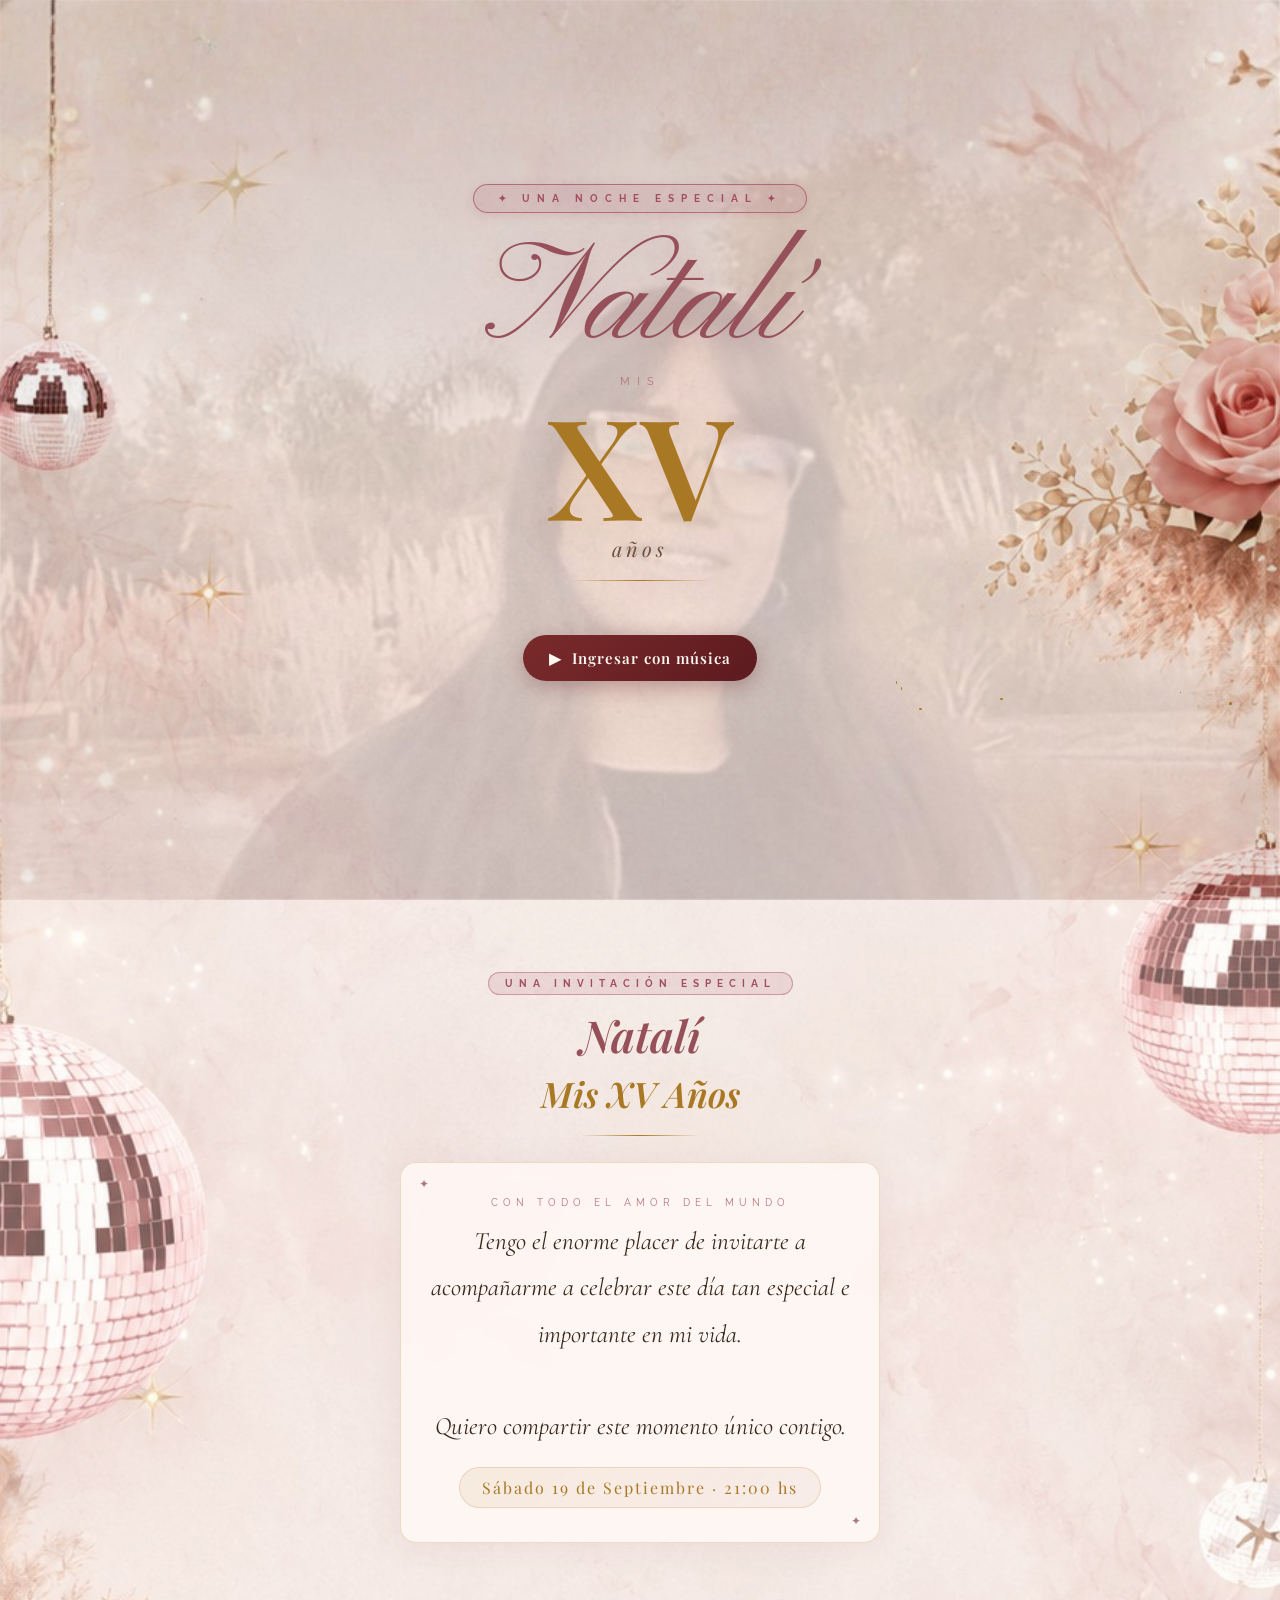
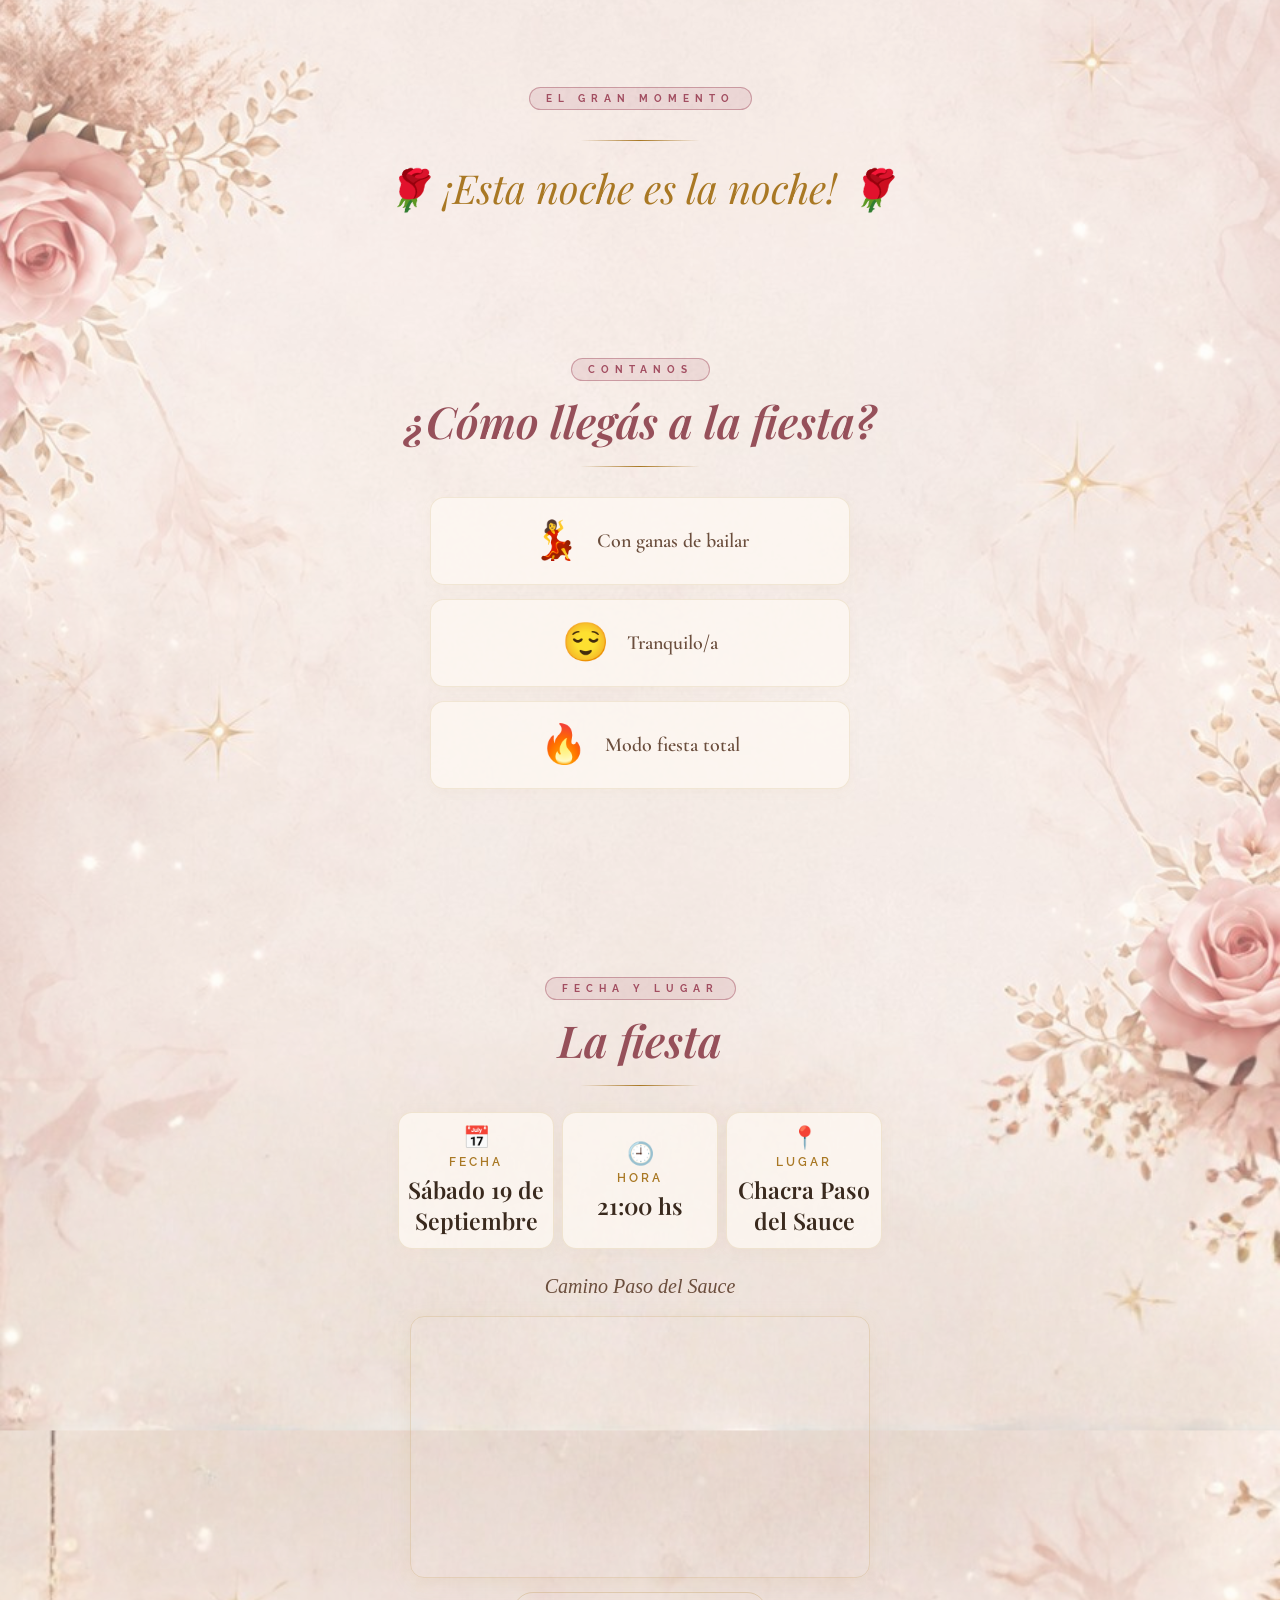
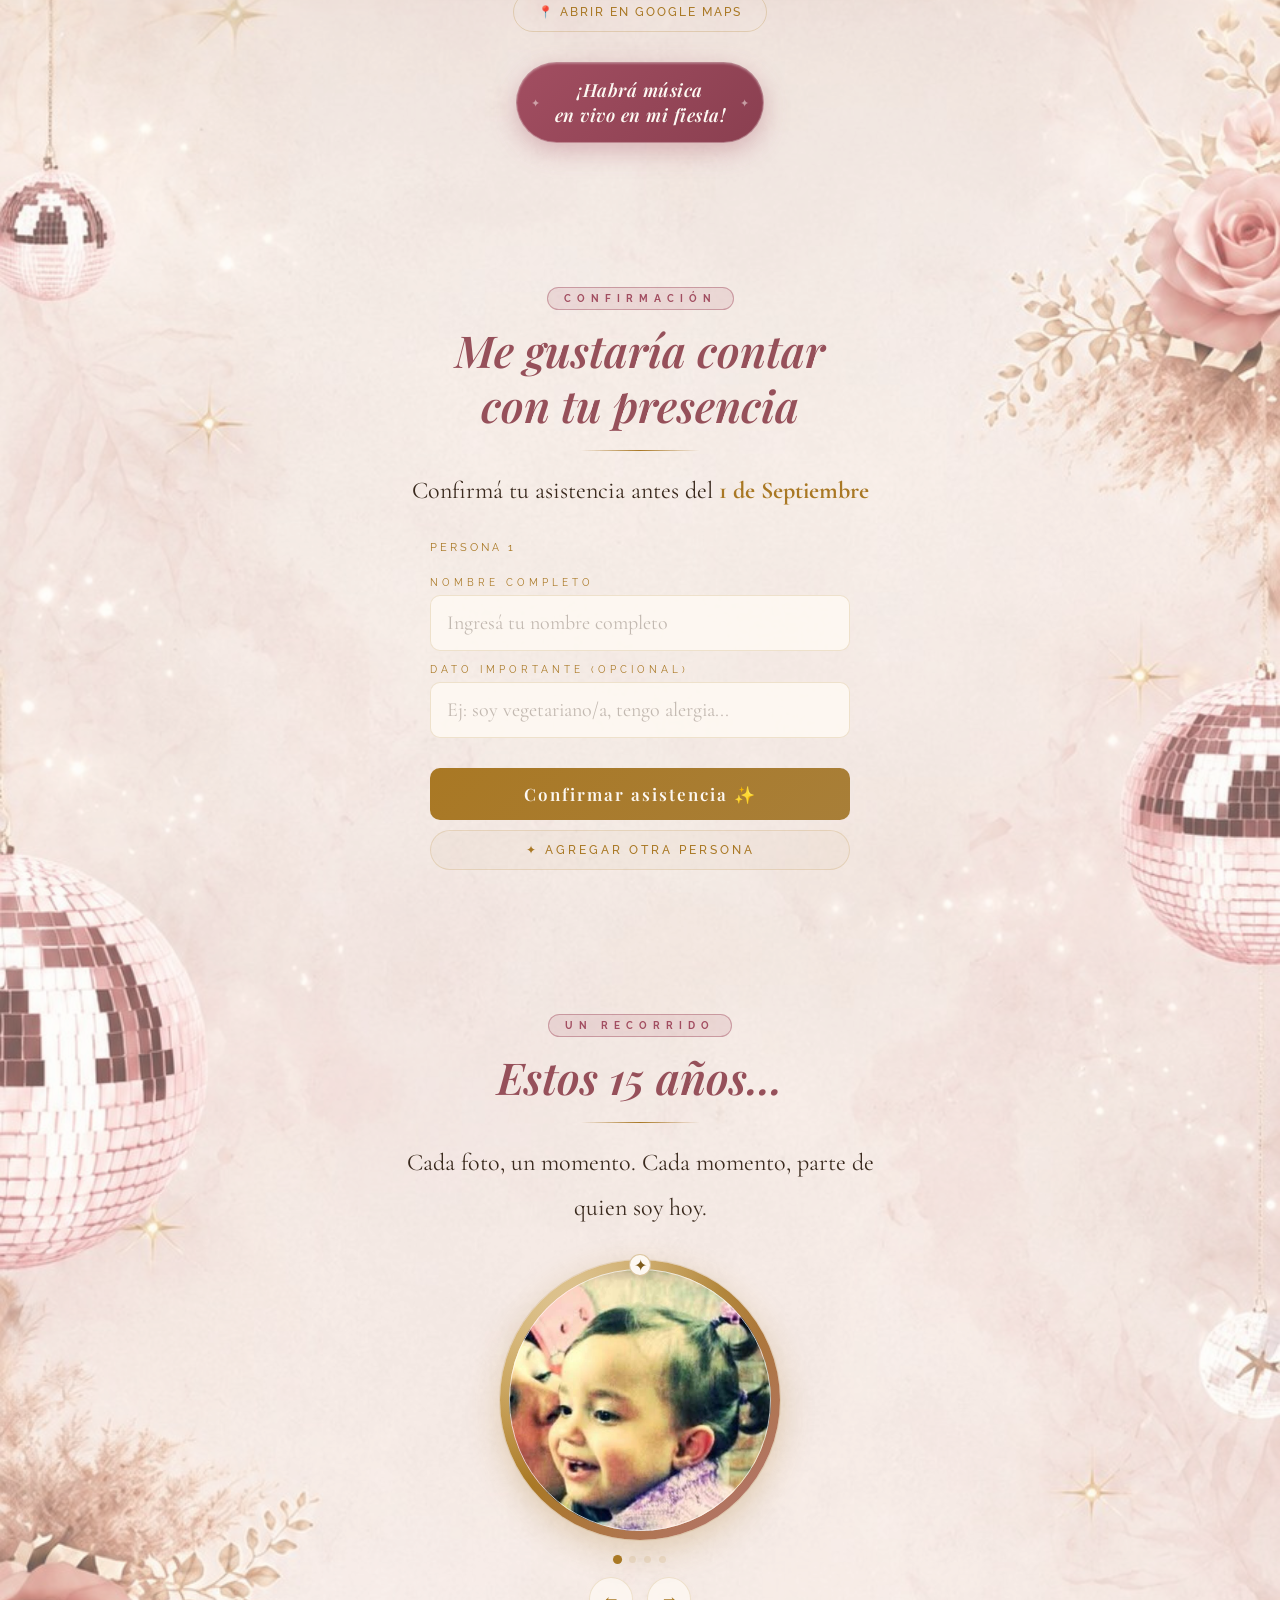
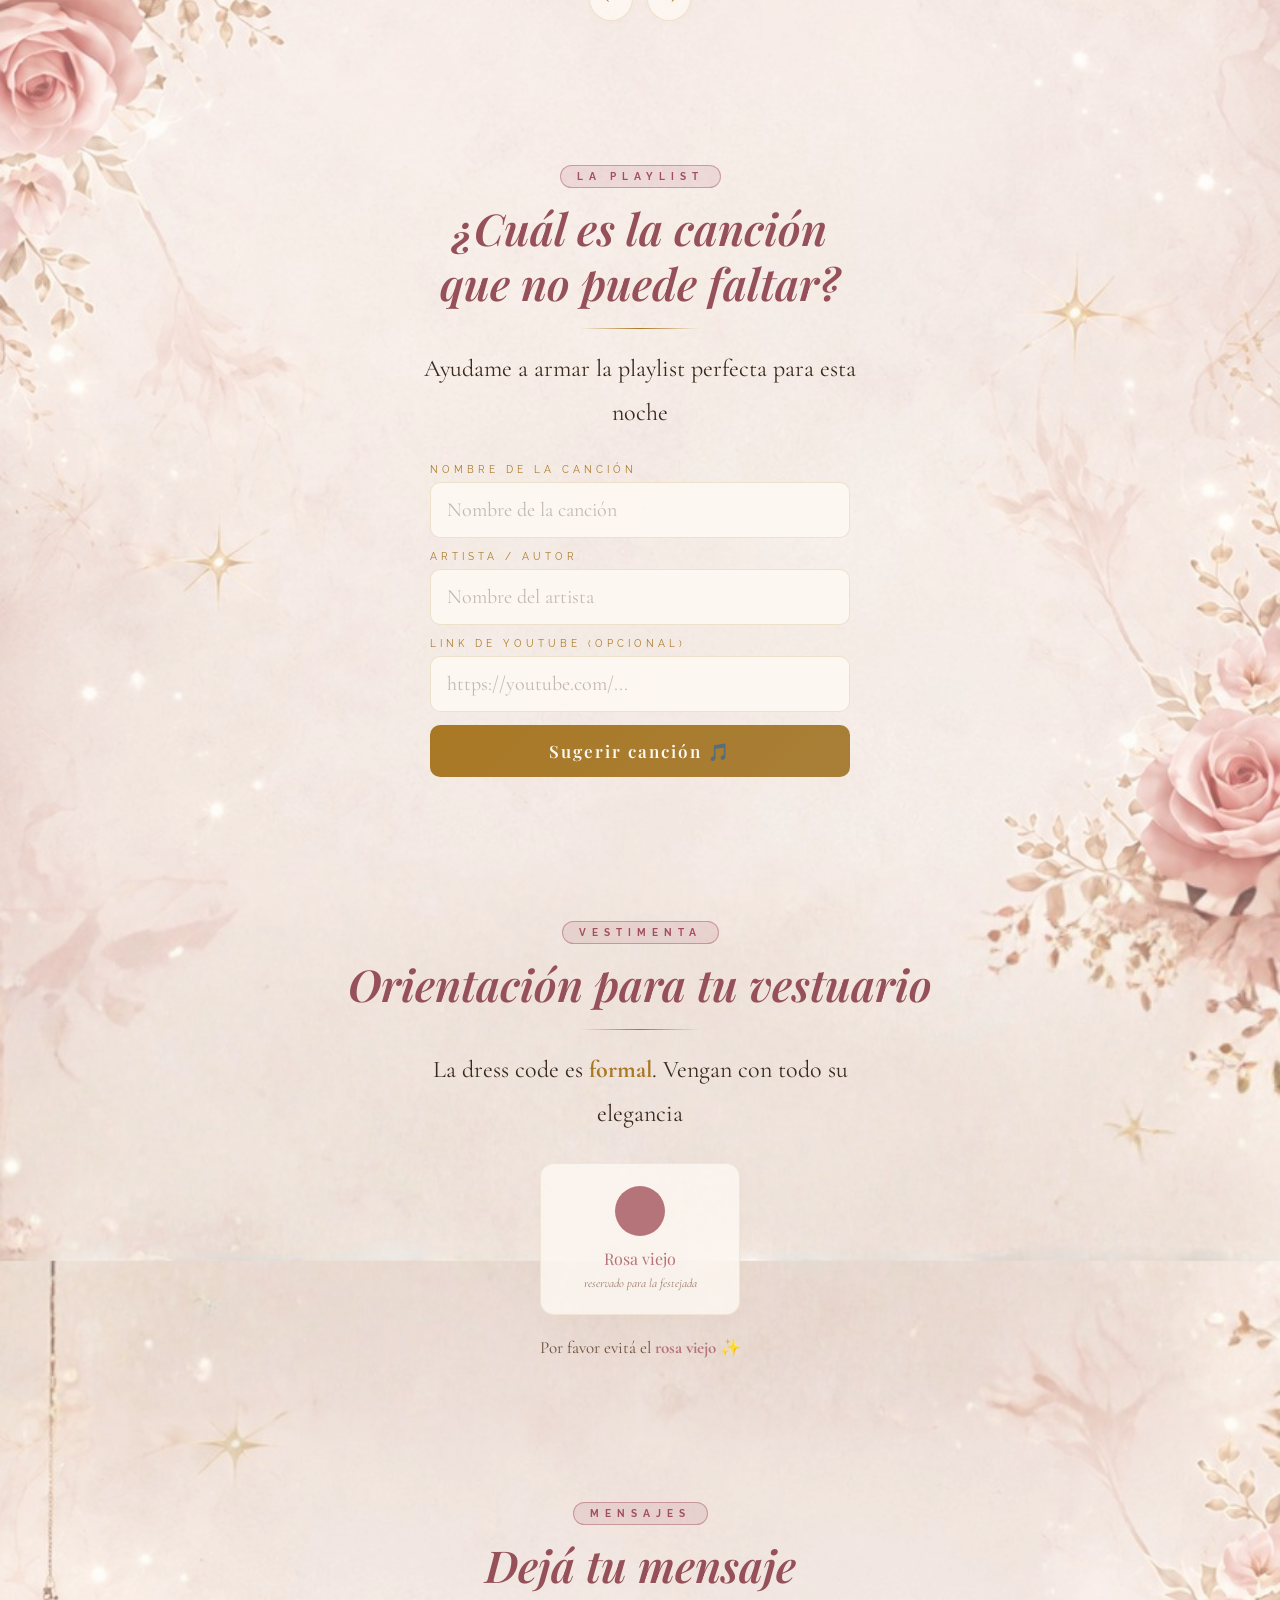
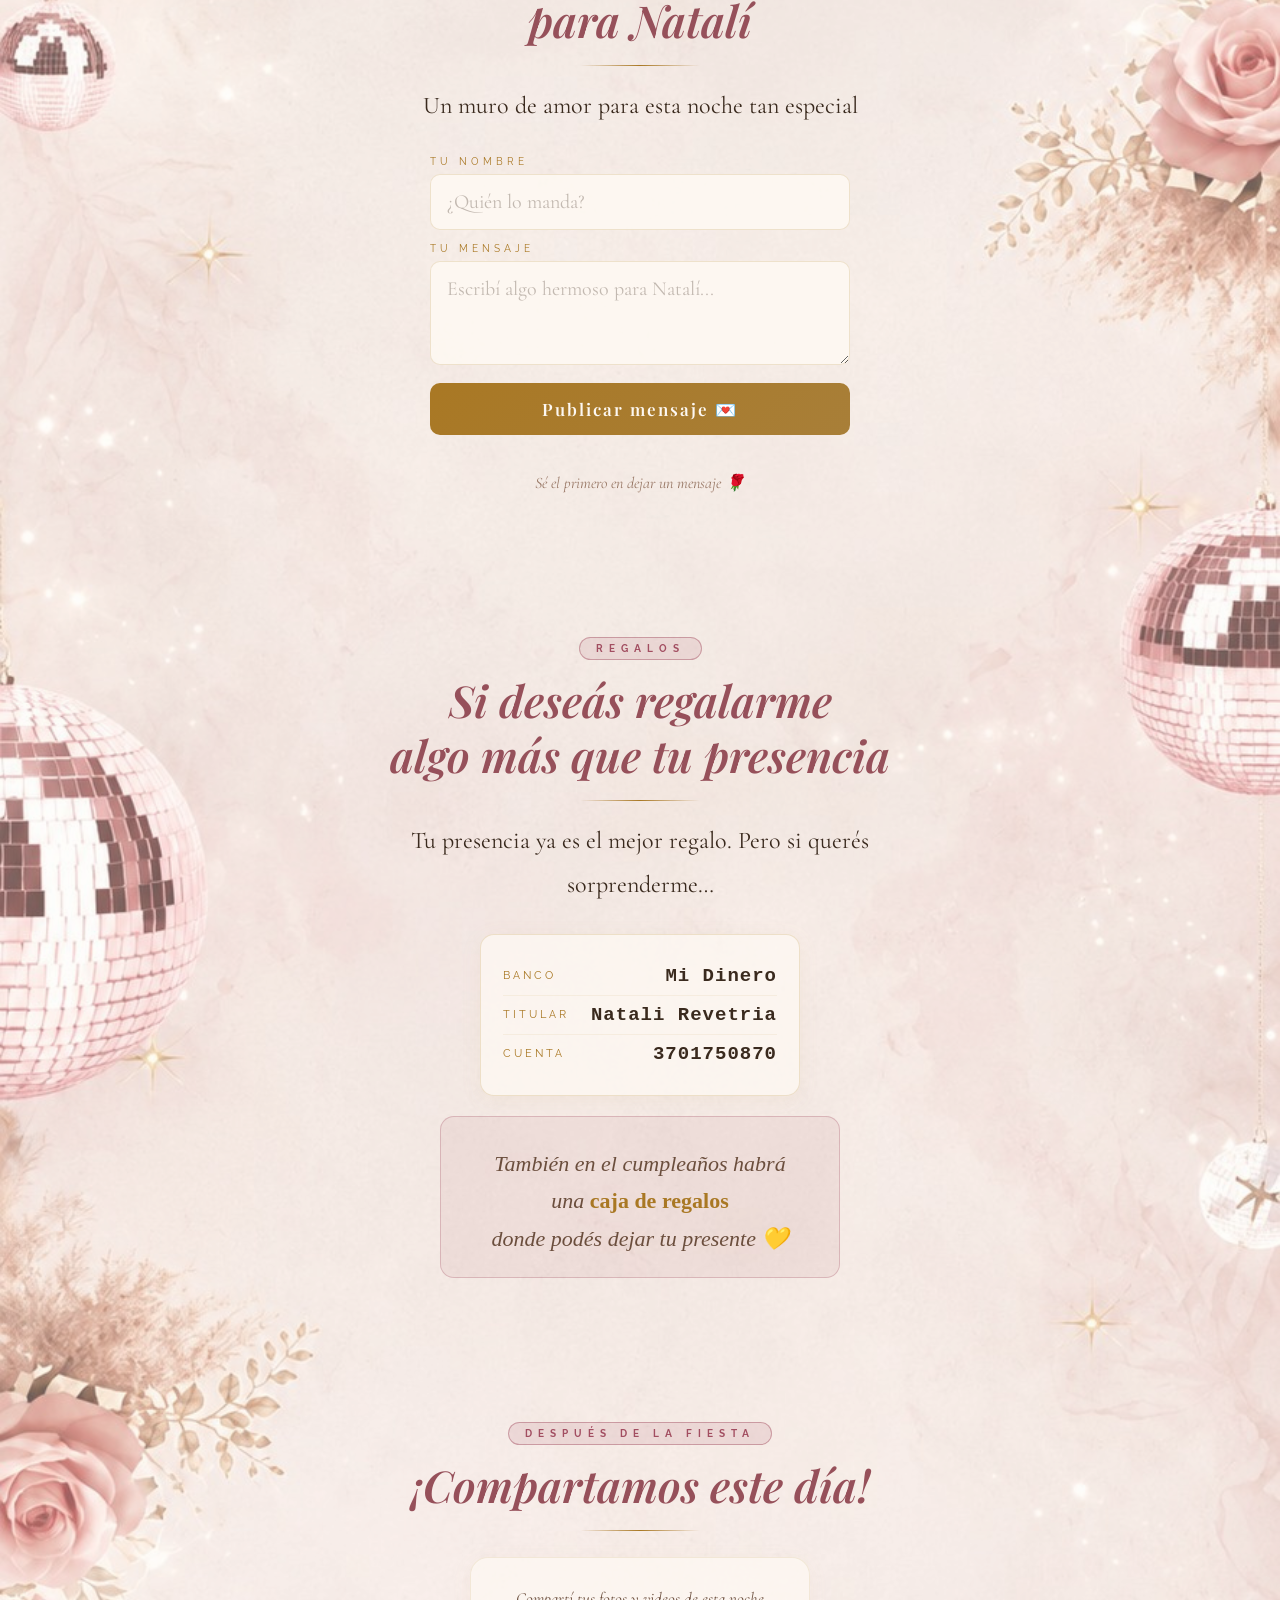
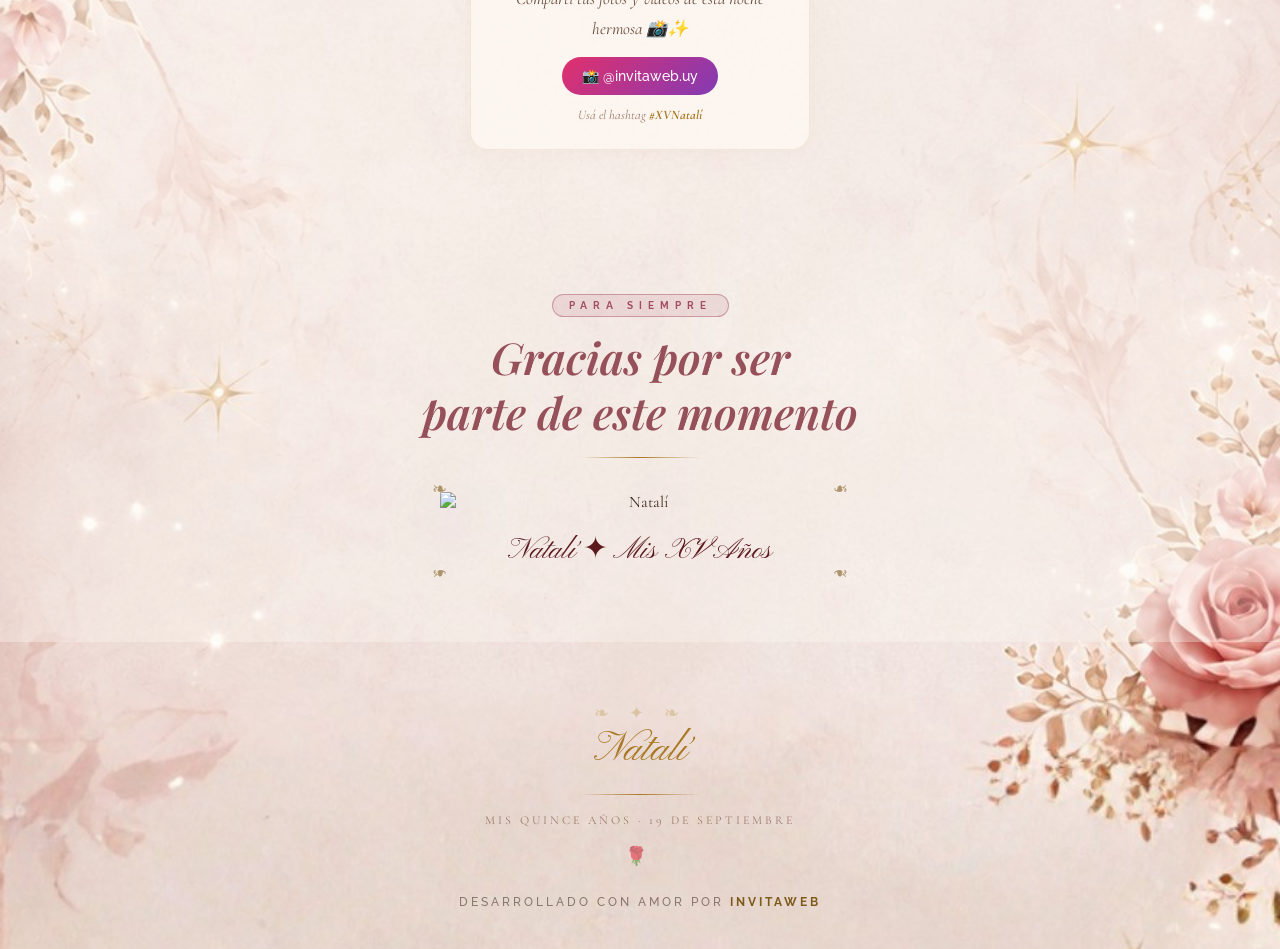
==== commit e9cdddb2: "Update invitacion.html" ====
--- a/invitacion.html
+++ b/invitacion.html
@@ -456,11 +456,18 @@
   if(!allValid){alert('Por favor ingresá el nombre de todas las personas.');return;}
   const btn=document.getElementById('rsvp-btn');
   const loading=document.getElementById('rsvp-loading');
-  btn.disabled=true; loading.classList.add('show');
+  const progressWrap=document.getElementById('rsvp-progress-wrap');
+  const progressBar=document.getElementById('rsvp-progress-bar');
+  btn.disabled=true; loading.classList.add('show'); progressWrap.classList.add('show');
+  progressBar.style.width='0%';
+  let done=0;
   for(const p of personas){
     await fetch(RSVP_URL,{method:'POST',body:JSON.stringify({nombre:p.name,extra:p.dato,timestamp:new Date().toLocaleString('es-UY'),token:TOKEN})}).catch(()=>{});
+    done++;
+    progressBar.style.width=(done/personas.length*100)+'%';
   }
   loading.classList.remove('show');
+  setTimeout(()=>{progressWrap.classList.remove('show');},400);
   document.getElementById('rsvp-wrap').style.display='none';
   const suc=document.getElementById('rsvp-success'); suc.style.display='block';
   const nombres=personas.map(p=>p.name).join(', ');
--- a/styles-natali.css
+++ b/styles-natali.css
@@ -329,3 +329,16 @@
   font-family:'Pinyon Script',cursive;font-size:30px;
   color:var(--bordo);
 }
+
+.progress-wrap{
+  display:none;width:100%;max-width:420px;margin:10px auto 0;
+  height:8px;border-radius:50px;overflow:hidden;
+  background:rgba(92,26,31,.12);
+  border:1px solid rgba(92,26,31,.15);
+}
+.progress-wrap.show{display:block;}
+.progress-bar{
+  height:100%;width:0%;border-radius:50px;
+  background:linear-gradient(90deg,var(--bordo-light),var(--bordo));
+  transition:width .35s ease;
+}
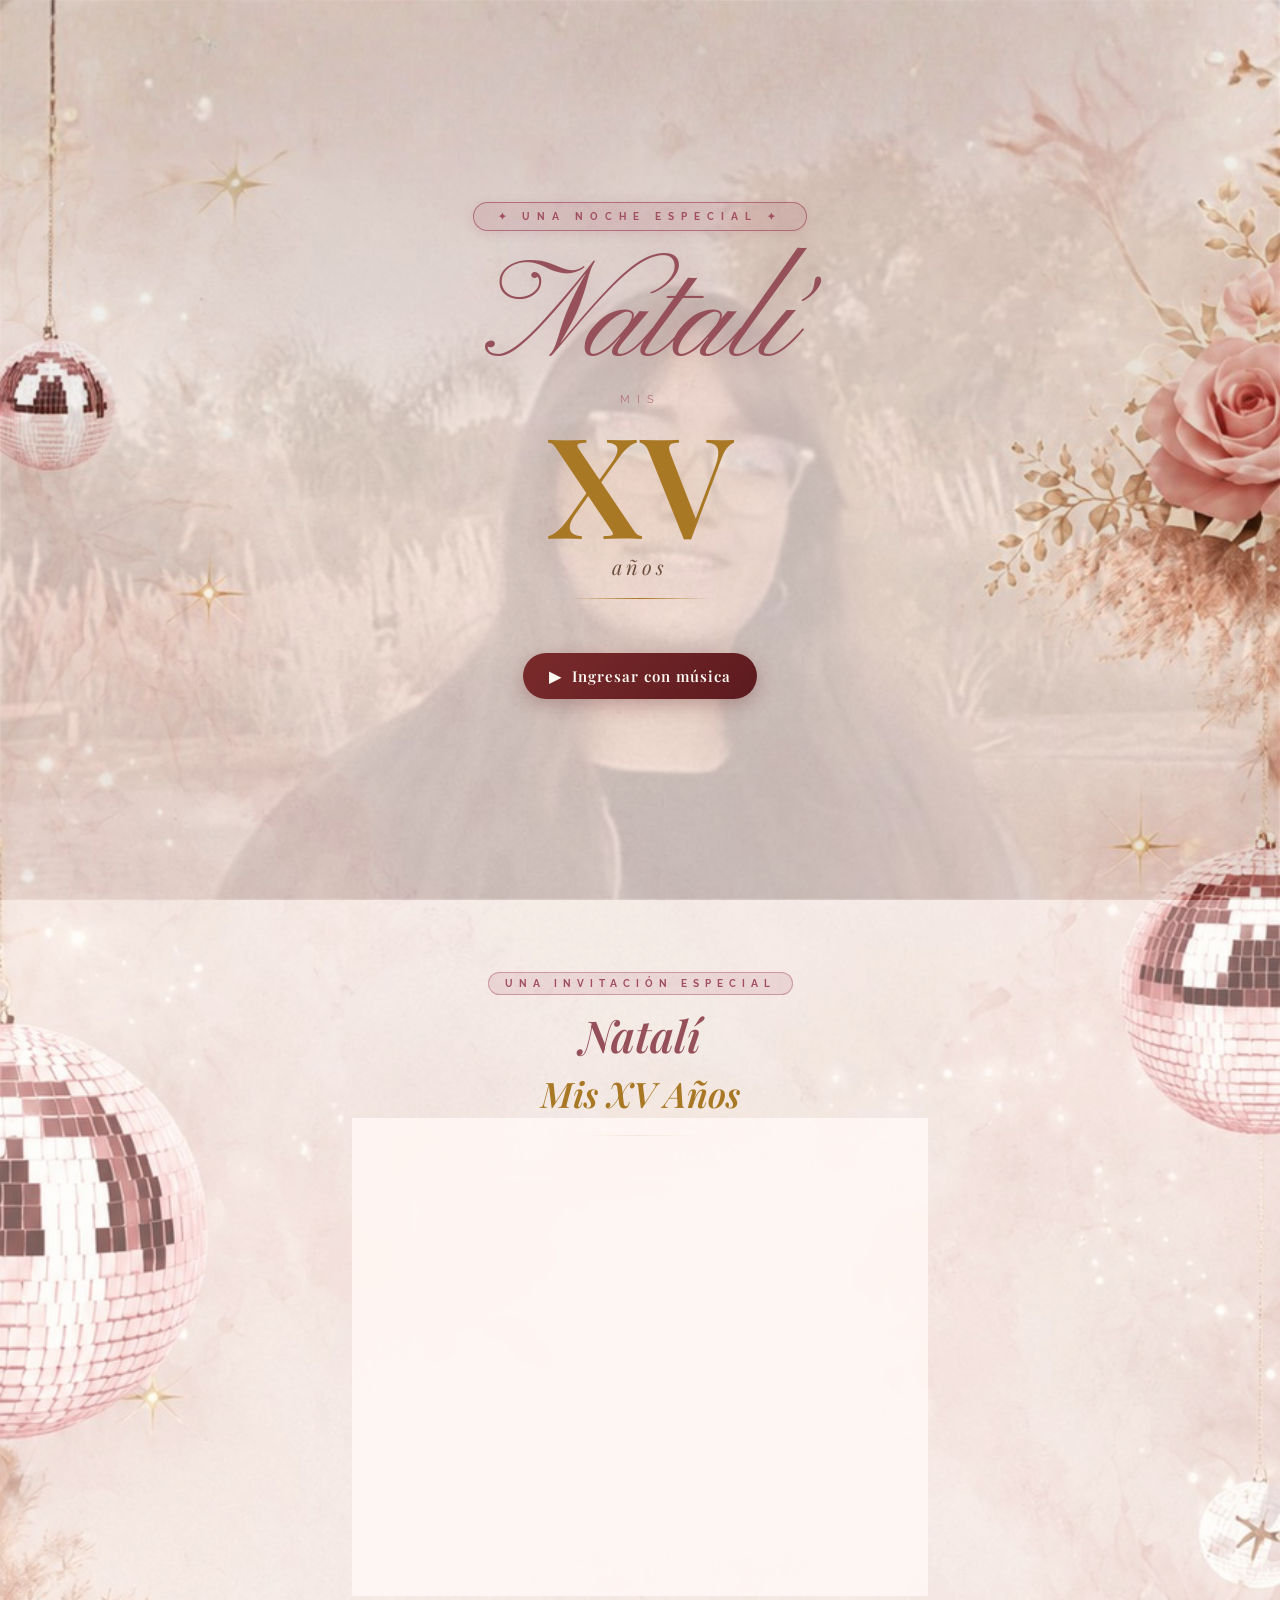
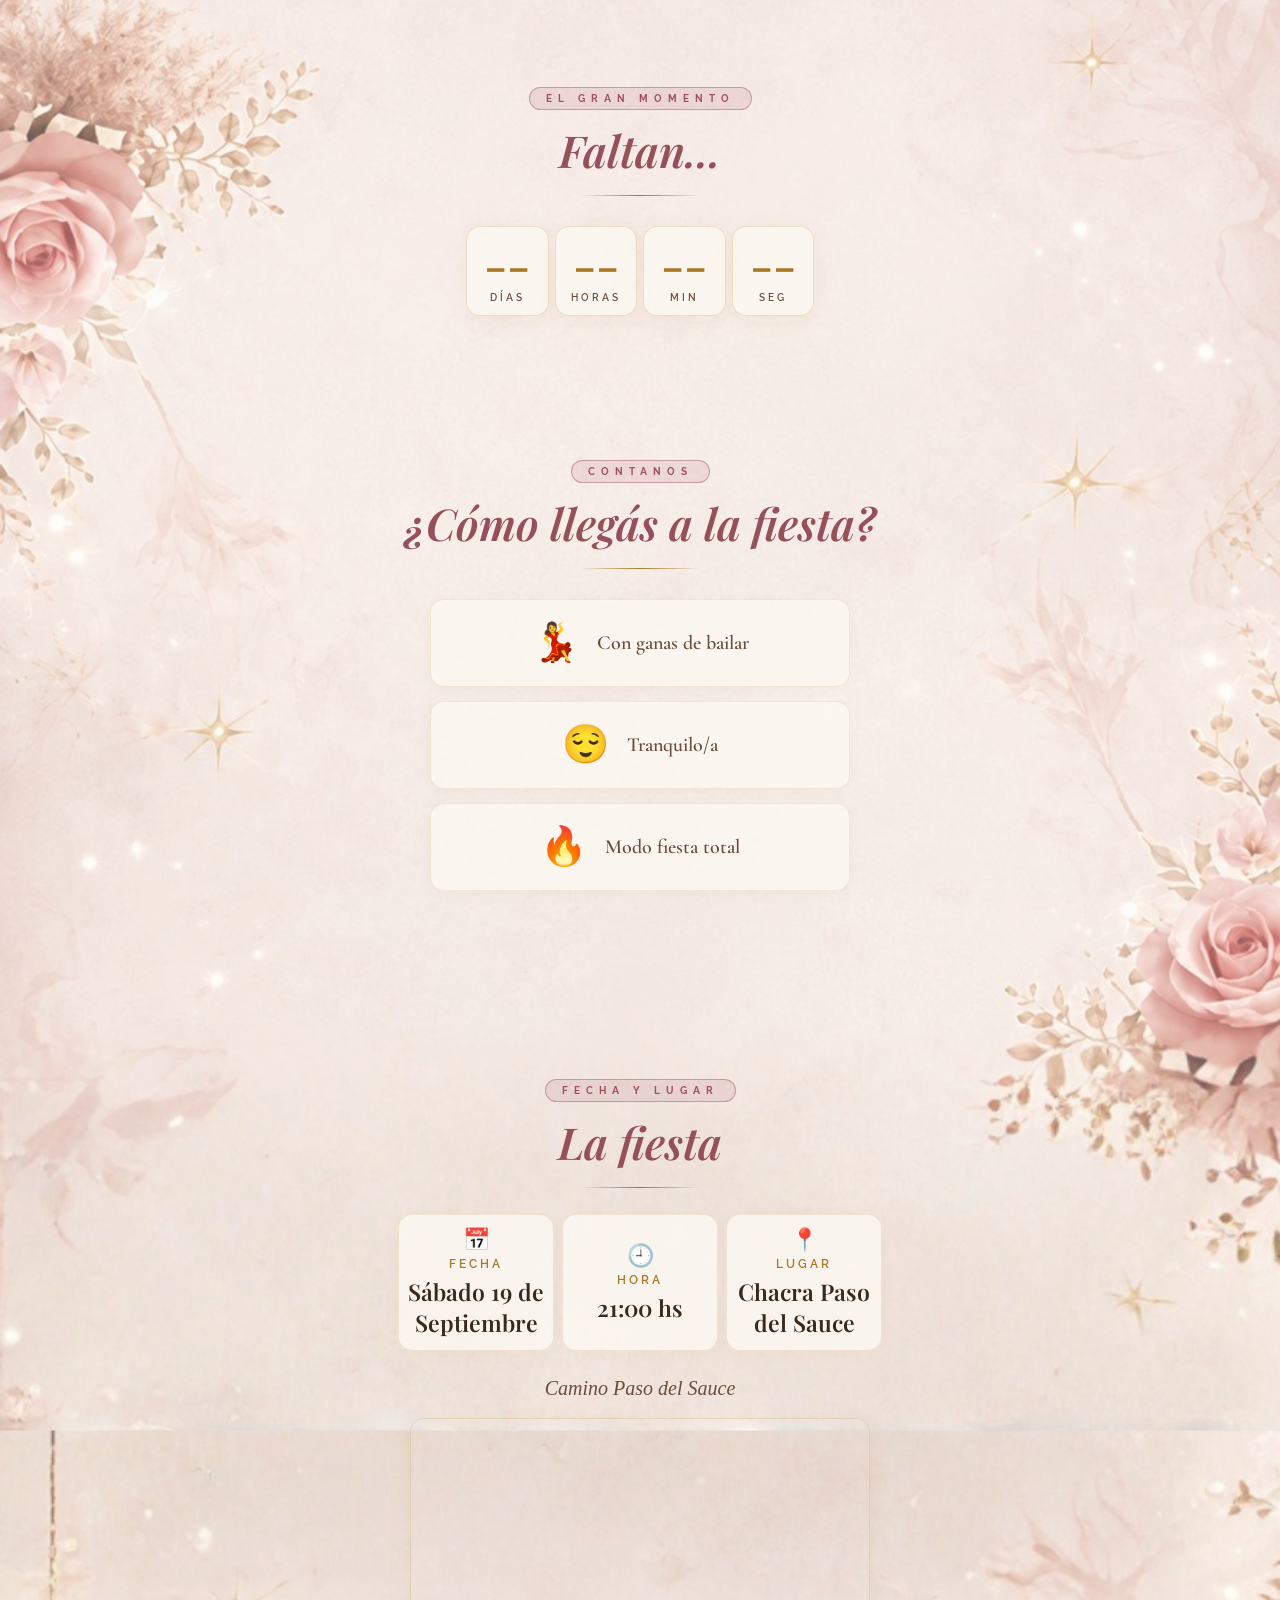
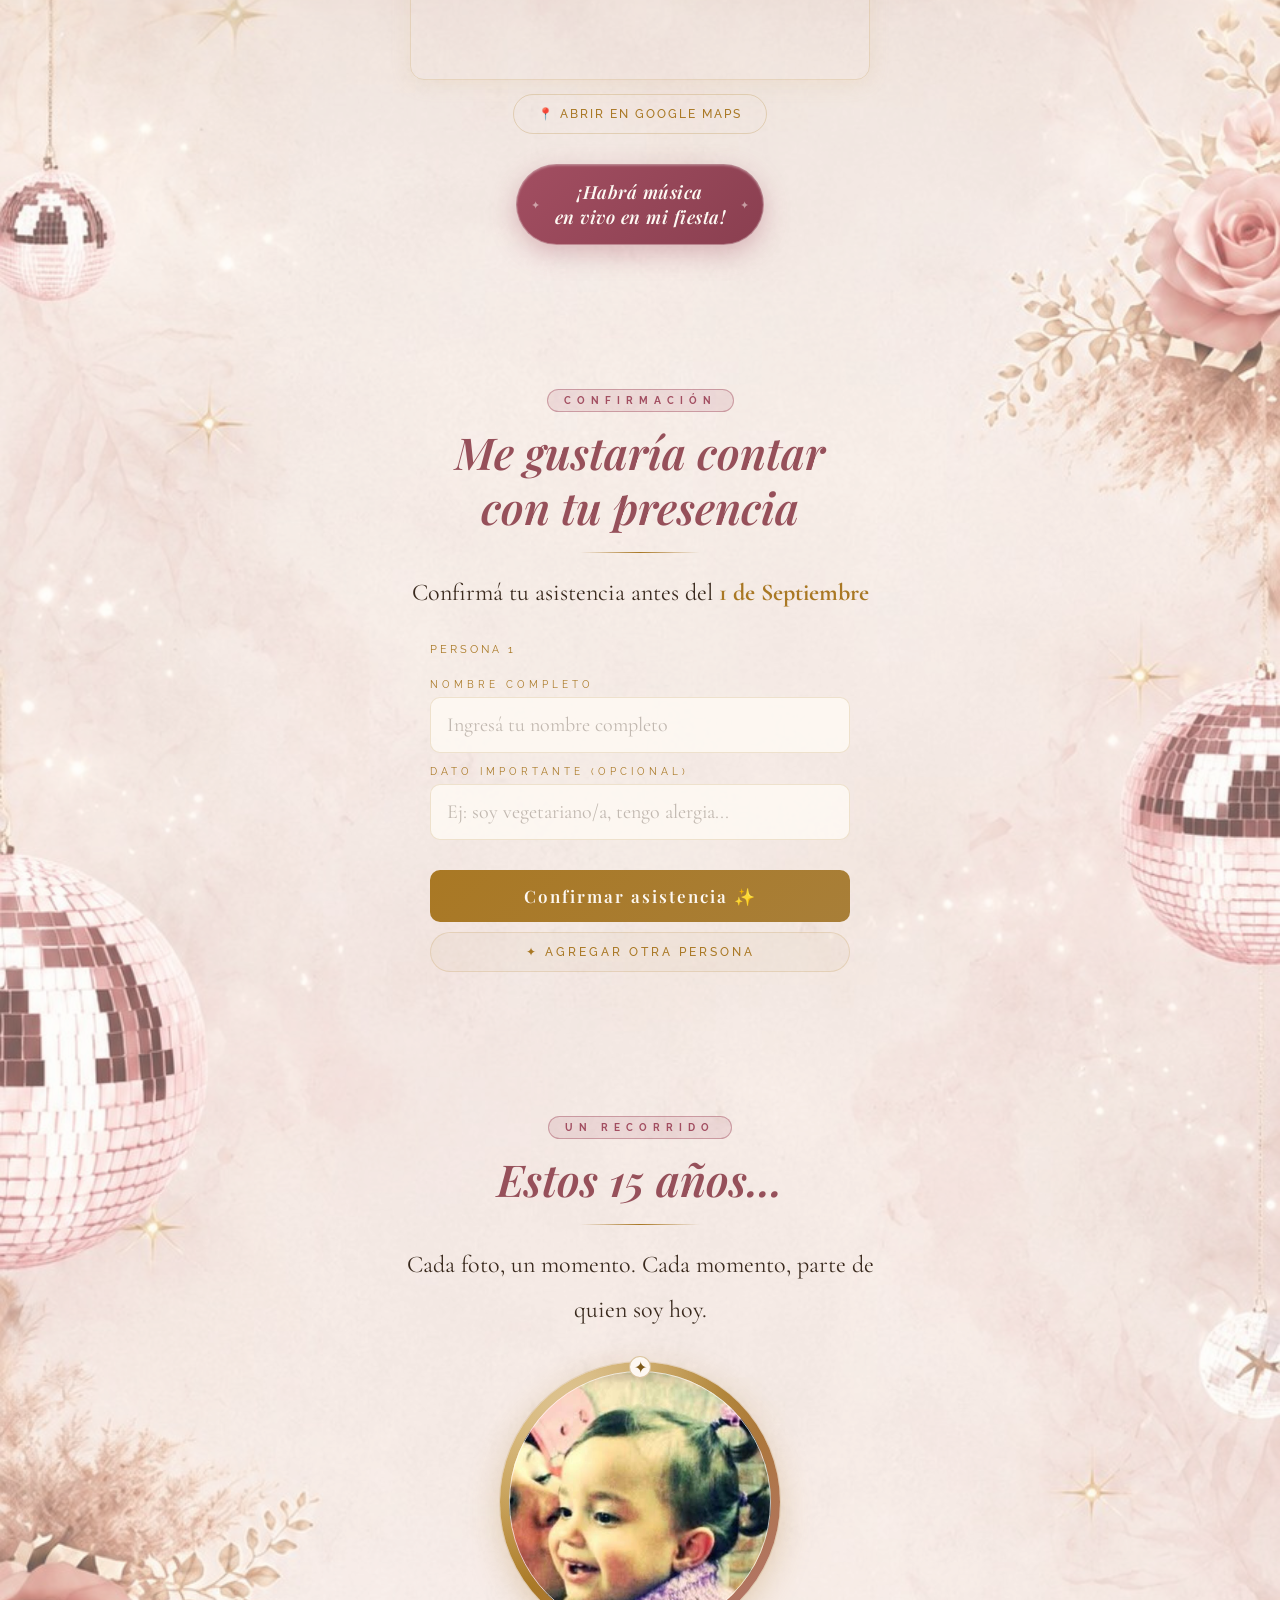
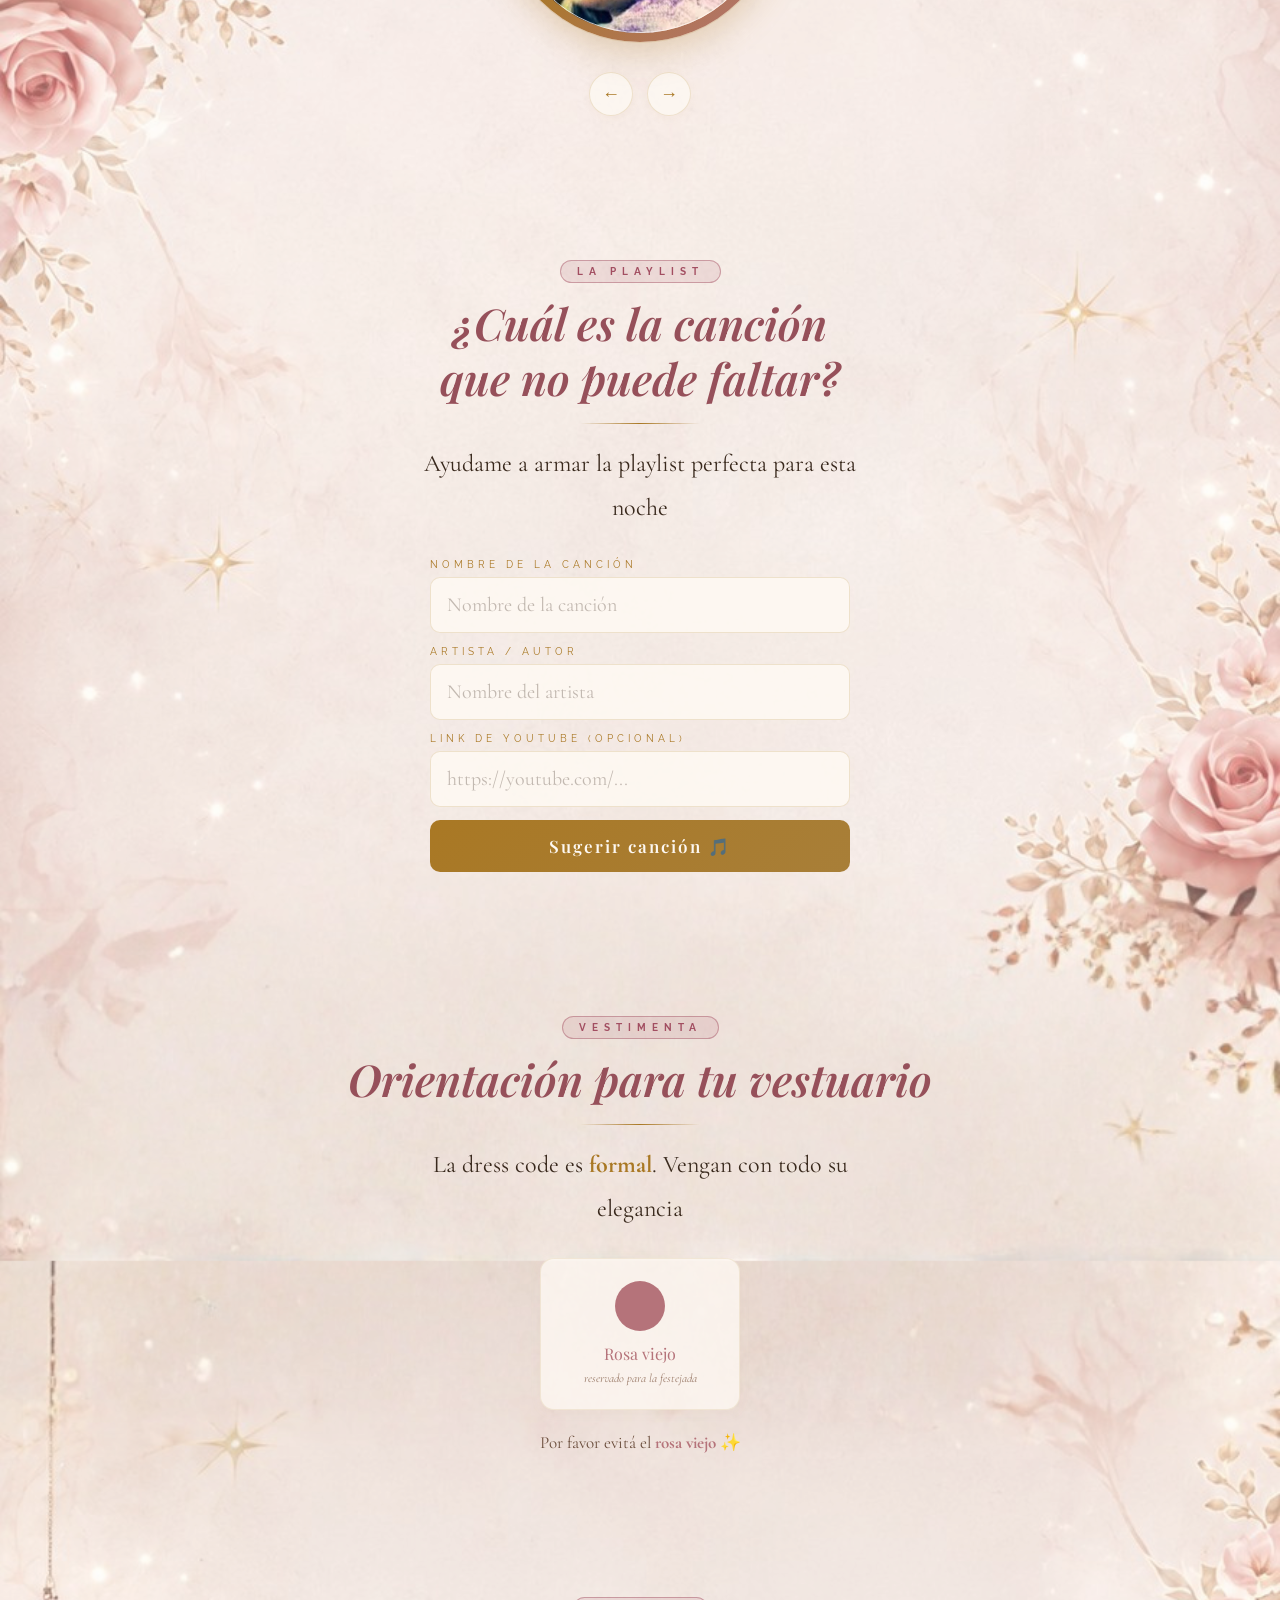
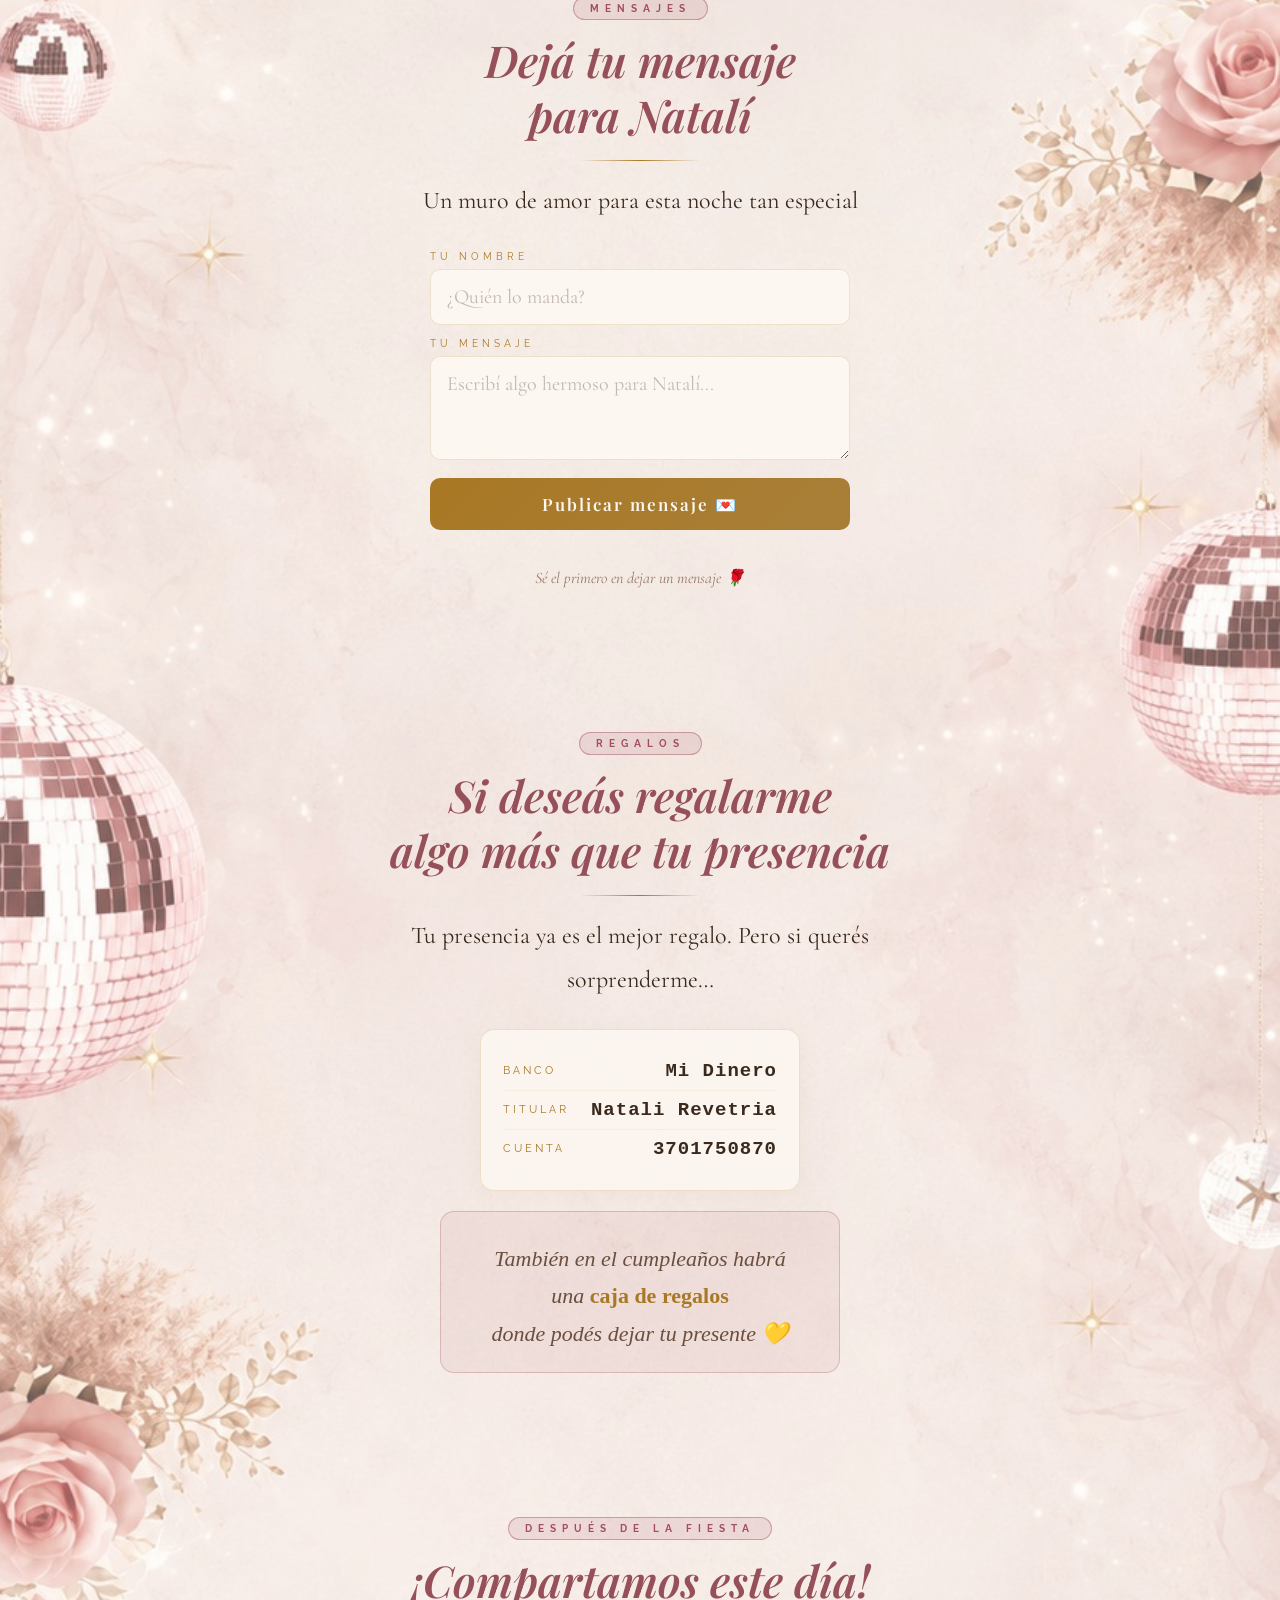
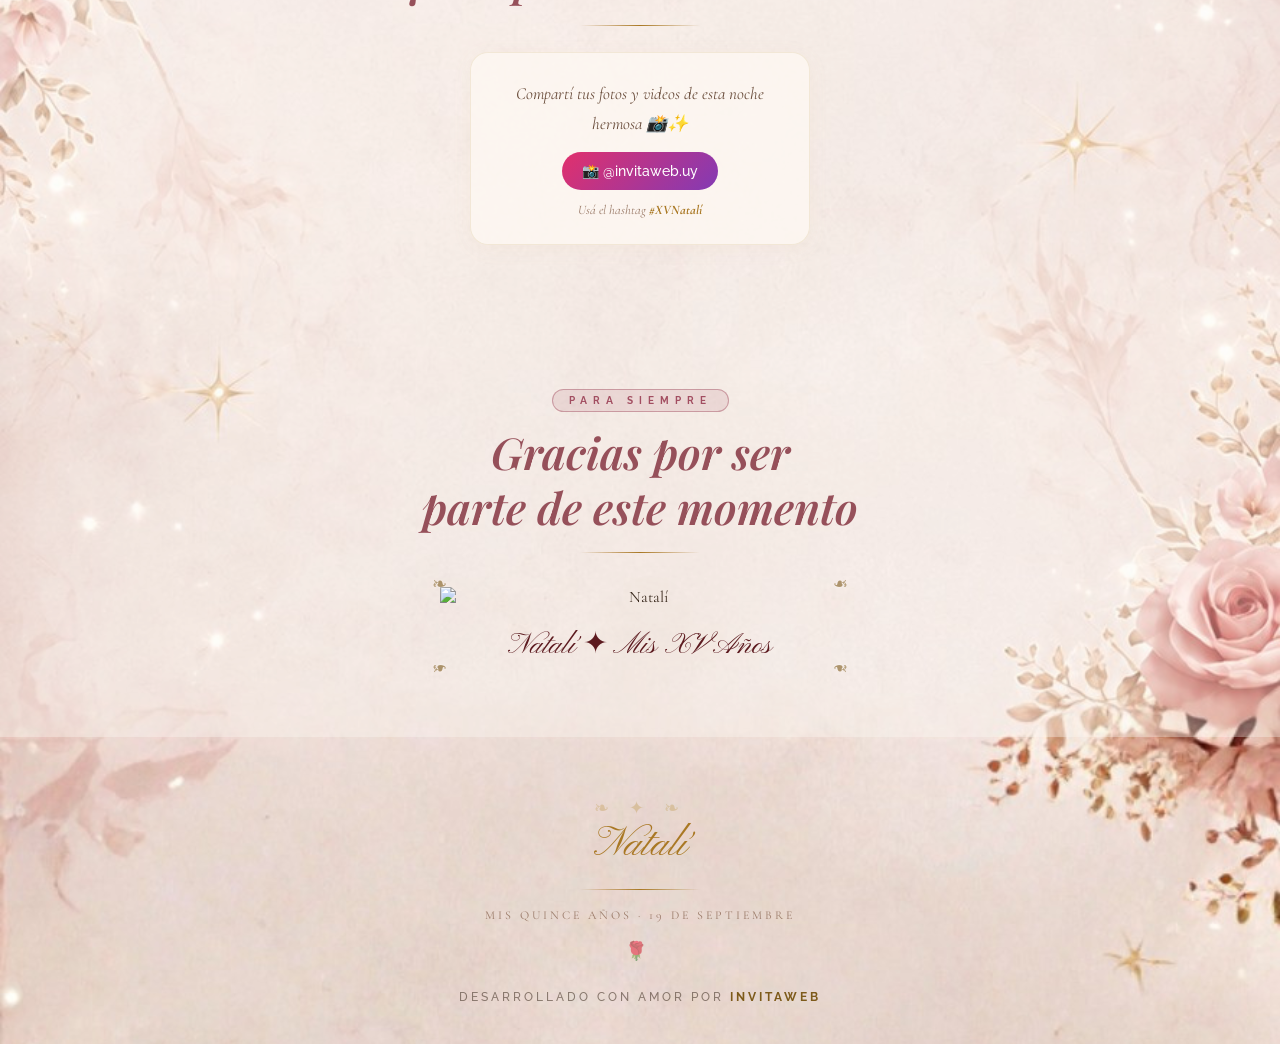
==== commit 29d25166: "Update invitacion.html" ====
--- a/invitacion.html
+++ b/invitacion.html
@@ -444,6 +444,11 @@
 function removeRSVPPerson(idx){
   const el=document.getElementById('rsvp-form-'+idx); if(el)el.remove();
 }
+Dale, el tema es que como cada fetch es rápido, el salto entre personas se ve como un "tranco" en vez de un deslizamiento. Vamos a simular un avance continuo dentro de cada tramo (mientras espera la respuesta del fetch, la barra va creciendo de a poquito sola), y al terminar cada persona, ajusta al valor real.
+
+JS — reemplazá la función submitRSVP de nuevo, esta vez con avance simulado:
+
+javascript
 async function submitRSVP(){
   const forms=document.querySelectorAll('#rsvp-forms-container .rsvp-person-form');
   const personas=[]; let allValid=true;
@@ -459,15 +464,32 @@
   const progressWrap=document.getElementById('rsvp-progress-wrap');
   const progressBar=document.getElementById('rsvp-progress-bar');
   btn.disabled=true; loading.classList.add('show'); progressWrap.classList.add('show');
+
+  let currentPct=0;
   progressBar.style.width='0%';
-  let done=0;
-  for(const p of personas){
+  const total=personas.length;
+
+  for(let i=0;i<total;i++){
+    const p=personas[i];
+    const segStart=(i/total)*100;
+    const segEnd=((i+0.92)/total)*100; // deja un margen para el "snap" final del tramo
+
+    // avance simulado dentro del tramo actual, mientras se espera la respuesta real
+    const ticker=setInterval(()=>{
+      currentPct += (segEnd-currentPct)*0.15;
+      if(currentPct>segEnd) currentPct=segEnd;
+      progressBar.style.width=currentPct+'%';
+    },80);
+
     await fetch(RSVP_URL,{method:'POST',body:JSON.stringify({nombre:p.name,extra:p.dato,timestamp:new Date().toLocaleString('es-UY'),token:TOKEN})}).catch(()=>{});
-    done++;
-    progressBar.style.width=(done/personas.length*100)+'%';
-  }
+
+    clearInterval(ticker);
+    currentPct=((i+1)/total)*100;
+    progressBar.style.width=currentPct+'%';
+  }
+
   loading.classList.remove('show');
-  setTimeout(()=>{progressWrap.classList.remove('show');},400);
+  setTimeout(()=>{progressWrap.classList.remove('show');},450);
   document.getElementById('rsvp-wrap').style.display='none';
   const suc=document.getElementById('rsvp-success'); suc.style.display='block';
   const nombres=personas.map(p=>p.name).join(', ');
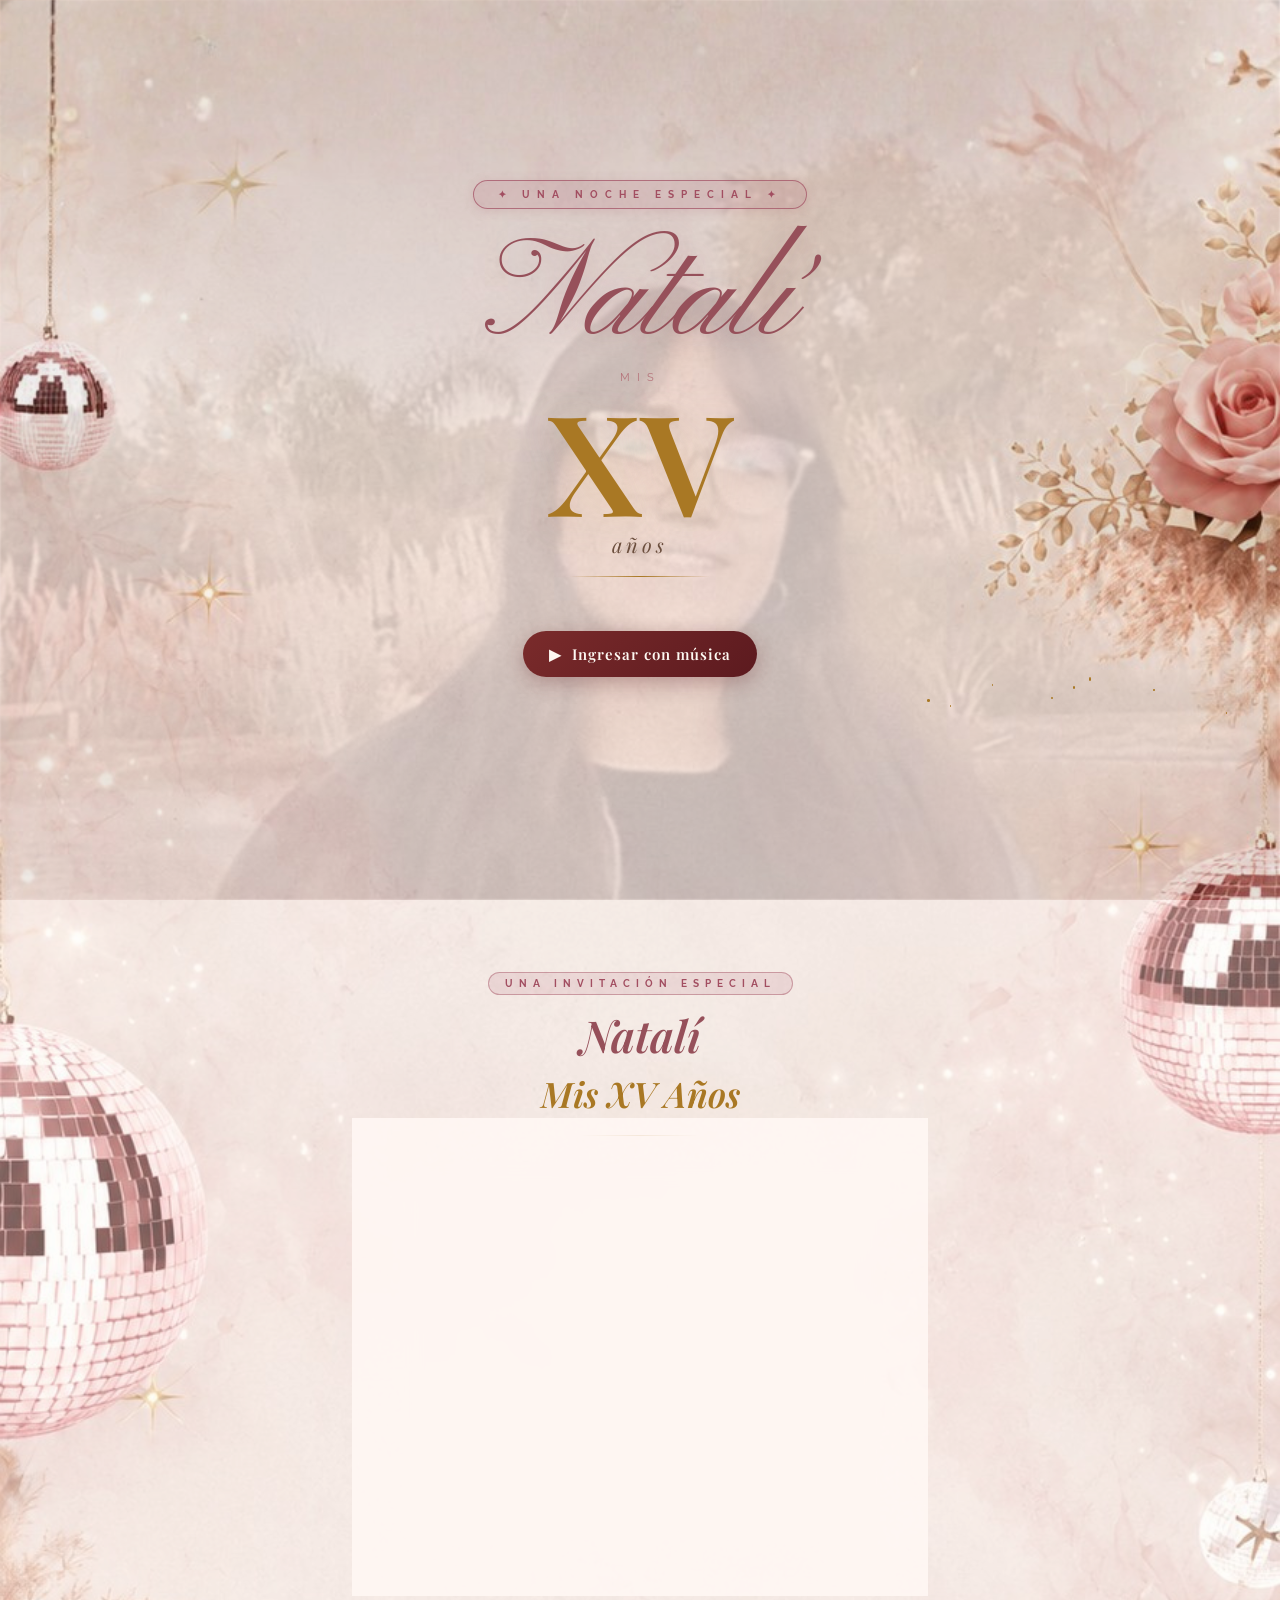
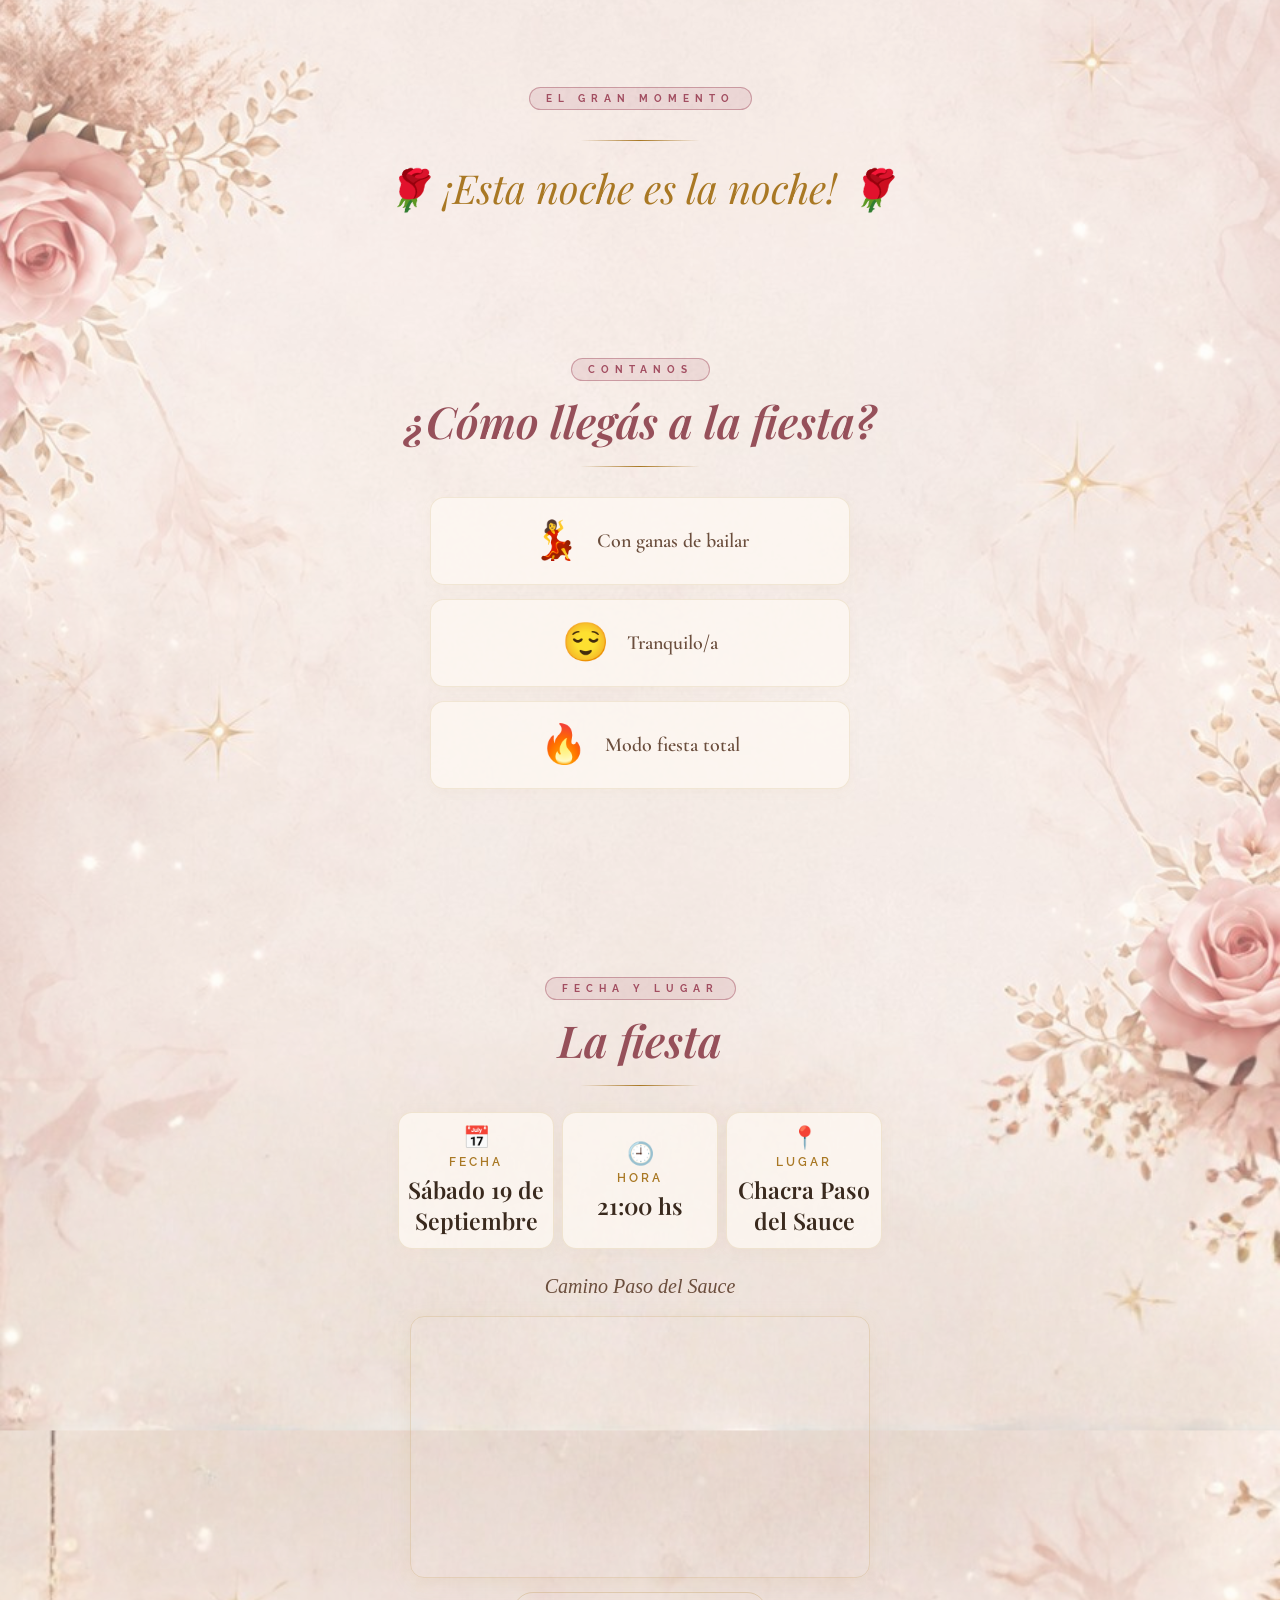
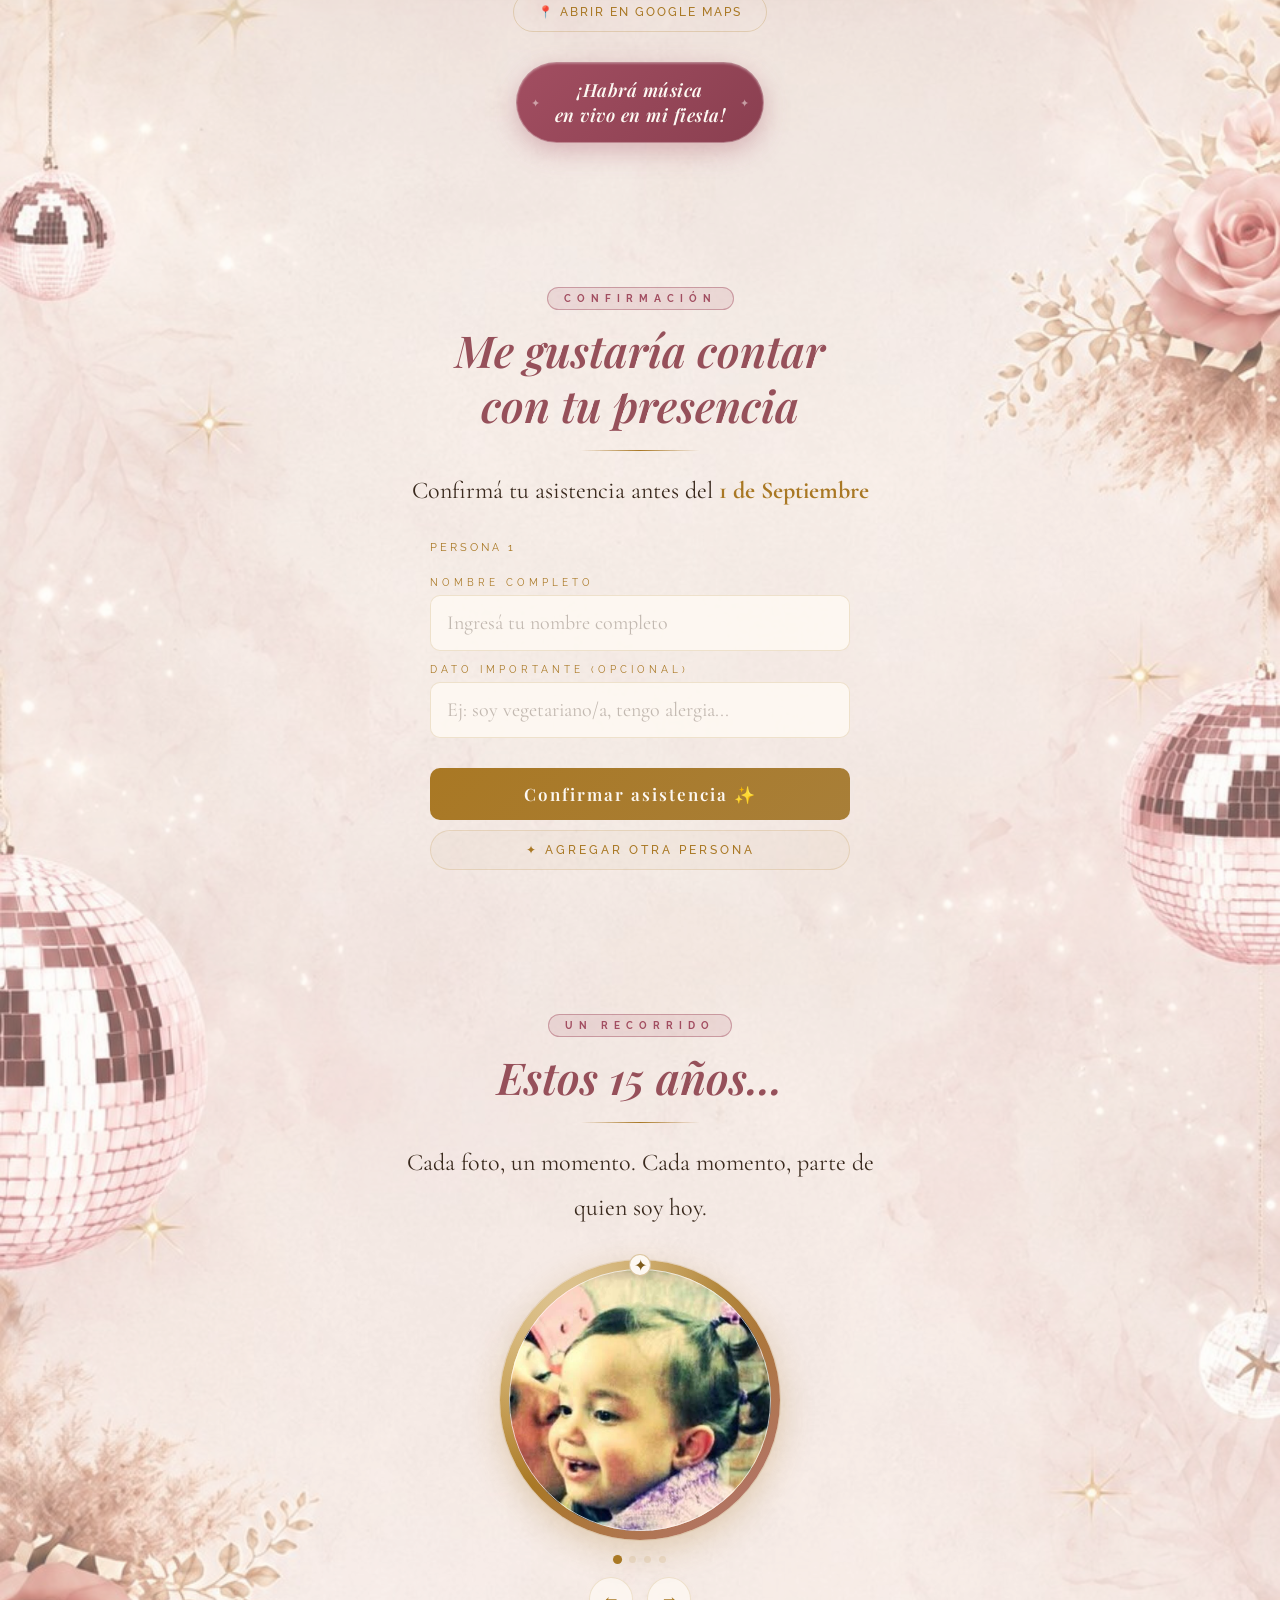
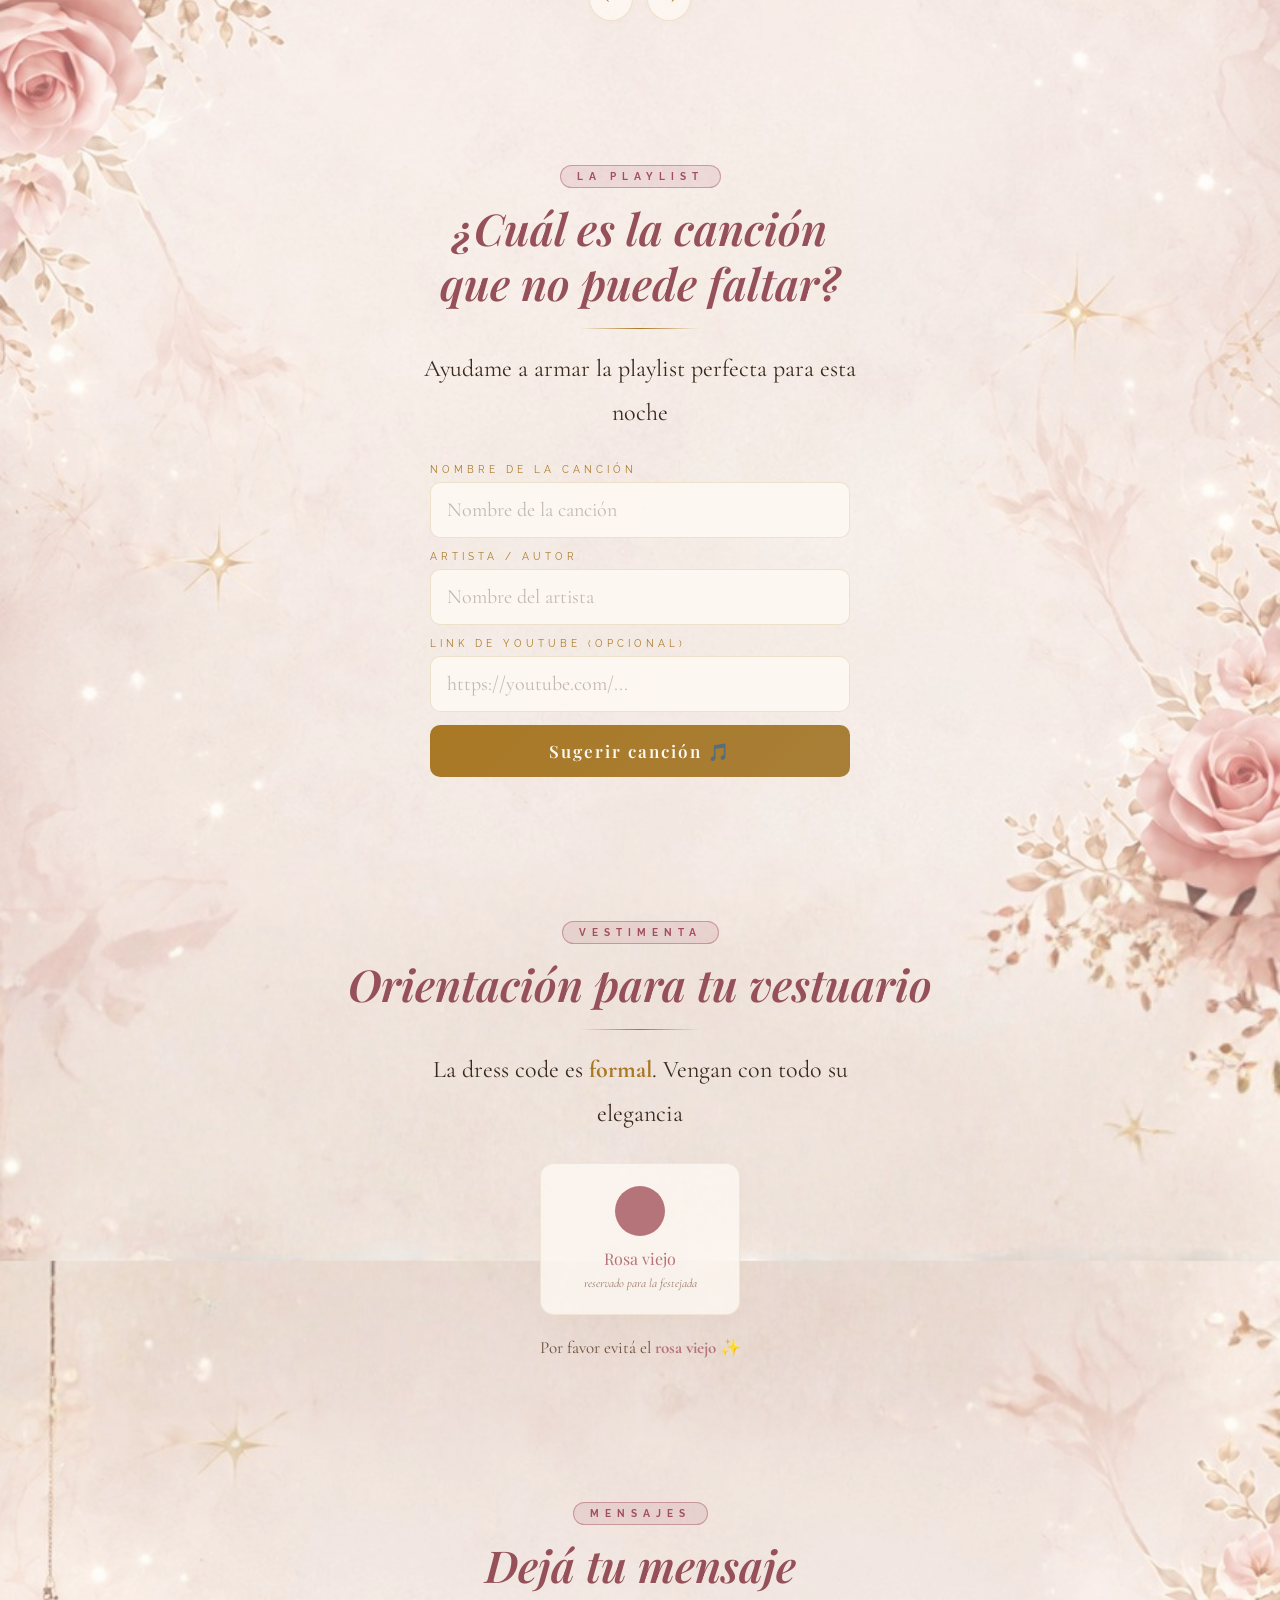
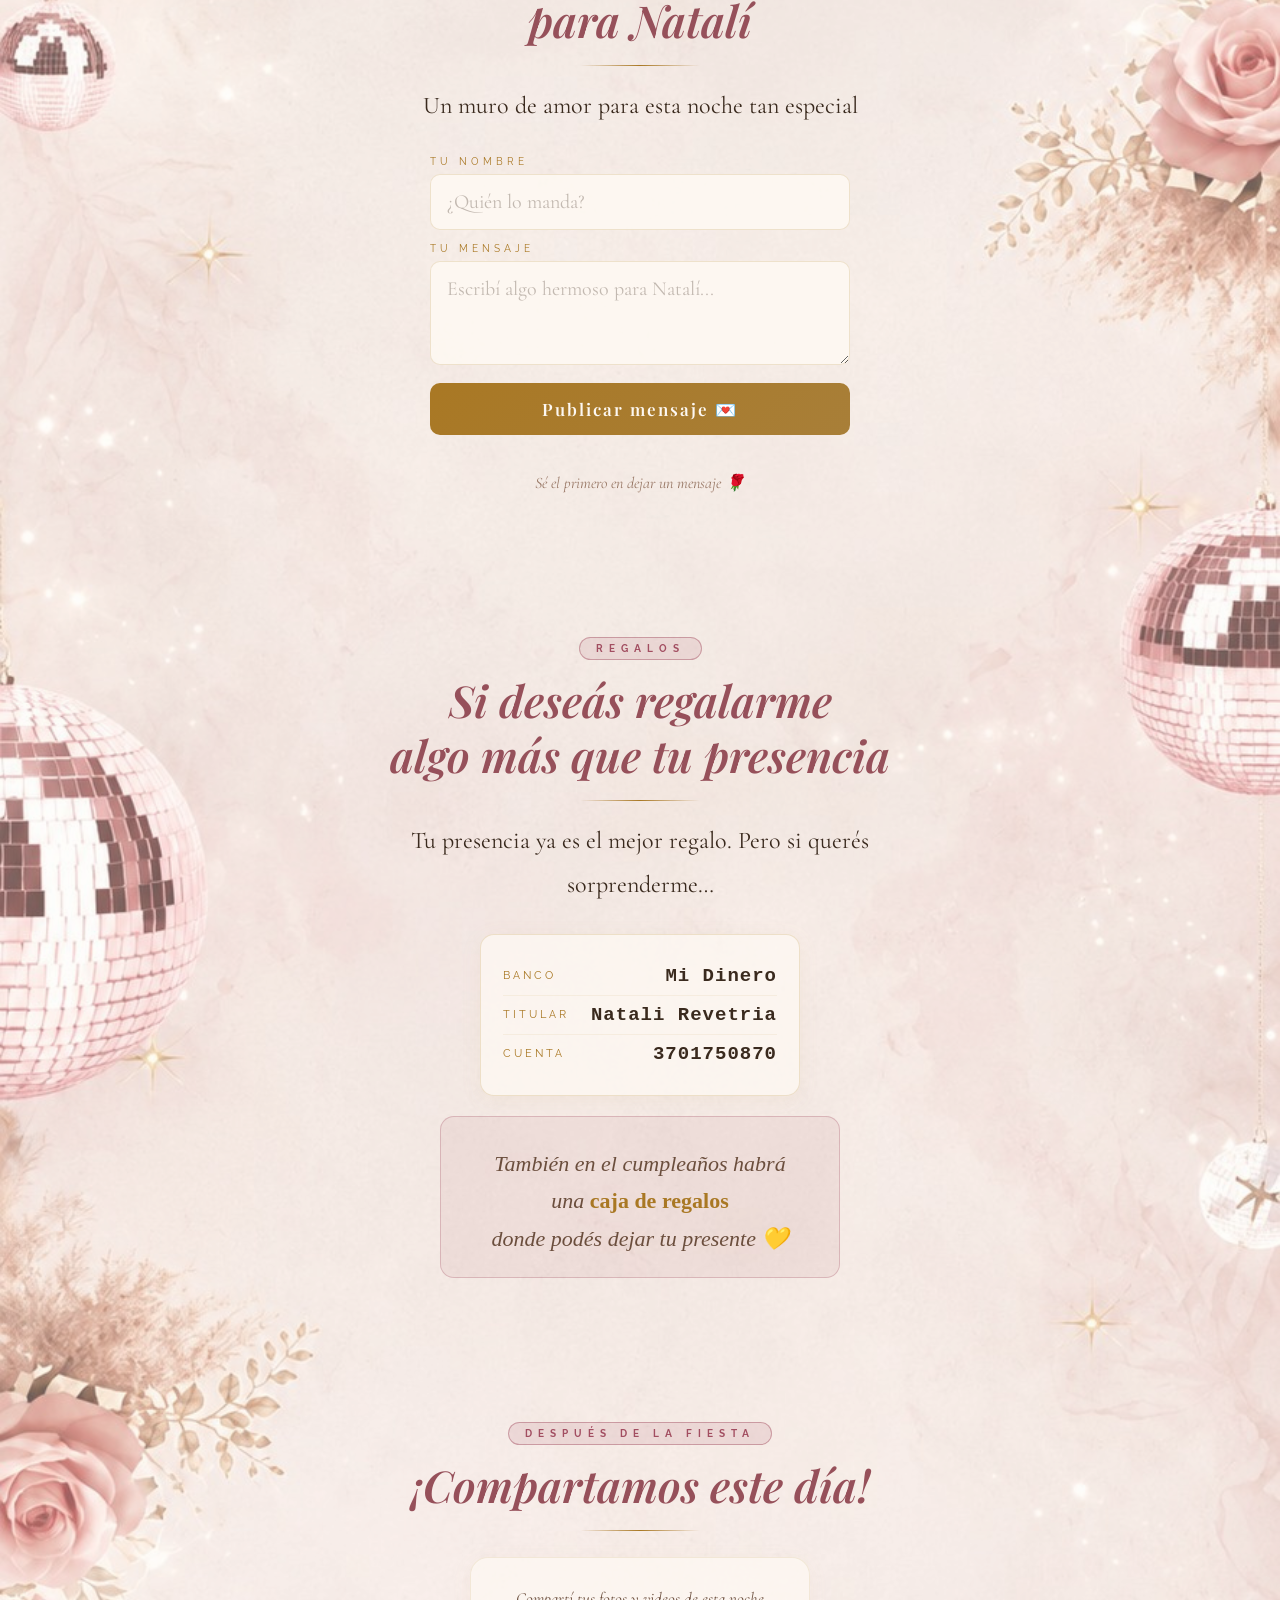
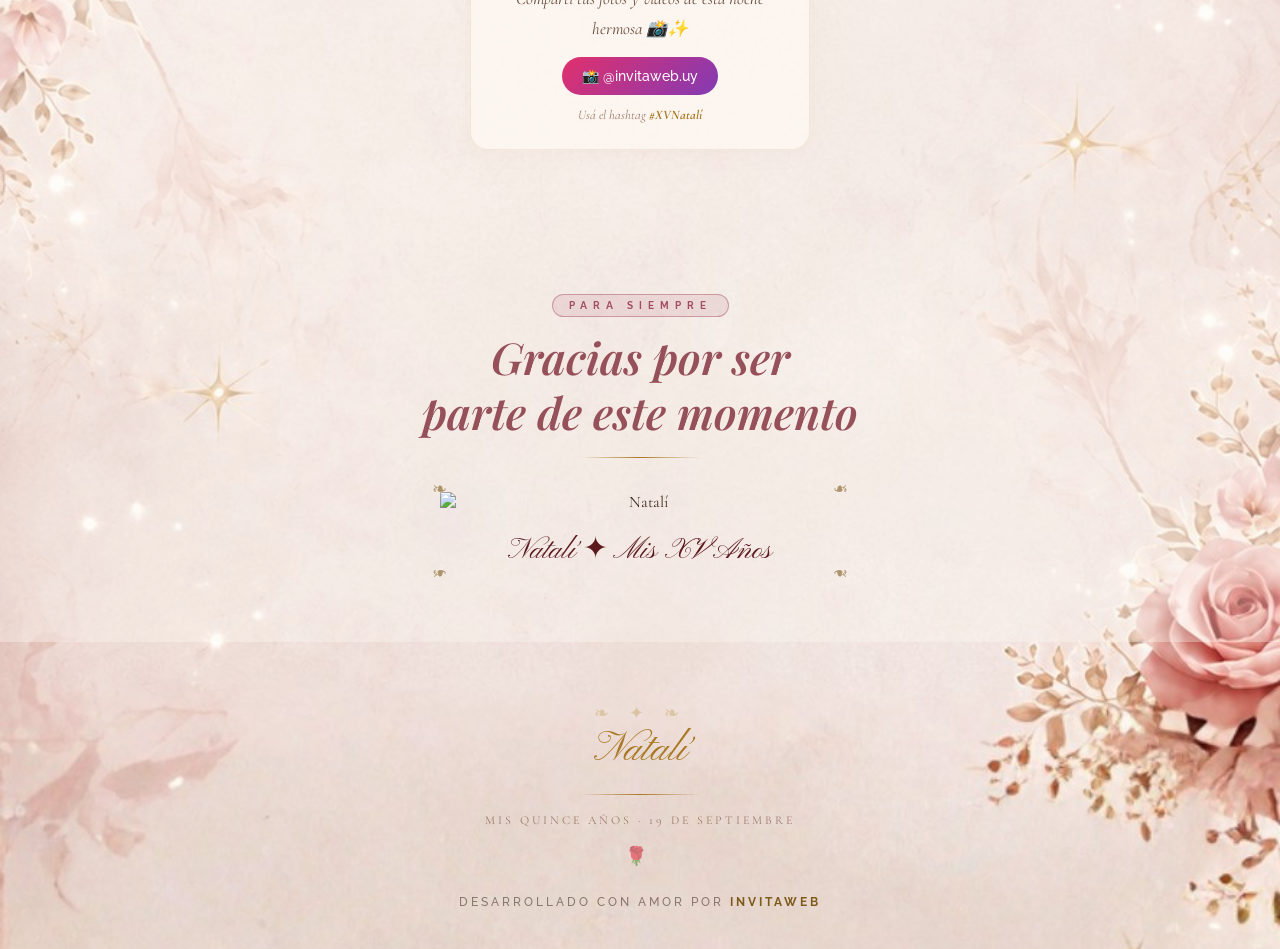
==== commit 0c4cbc79: "Update invitacion.html" ====
--- a/invitacion.html
+++ b/invitacion.html
@@ -444,11 +444,7 @@
 function removeRSVPPerson(idx){
   const el=document.getElementById('rsvp-form-'+idx); if(el)el.remove();
 }
-Dale, el tema es que como cada fetch es rápido, el salto entre personas se ve como un "tranco" en vez de un deslizamiento. Vamos a simular un avance continuo dentro de cada tramo (mientras espera la respuesta del fetch, la barra va creciendo de a poquito sola), y al terminar cada persona, ajusta al valor real.
-
-JS — reemplazá la función submitRSVP de nuevo, esta vez con avance simulado:
-
-javascript
+  
 async function submitRSVP(){
   const forms=document.querySelectorAll('#rsvp-forms-container .rsvp-person-form');
   const personas=[]; let allValid=true;
--- a/styles-natali.css
+++ b/styles-natali.css
@@ -340,5 +340,5 @@
 .progress-bar{
   height:100%;width:0%;border-radius:50px;
   background:linear-gradient(90deg,var(--bordo-light),var(--bordo));
-  transition:width .35s ease;
-}
+  transition:width .15s linear;
+}
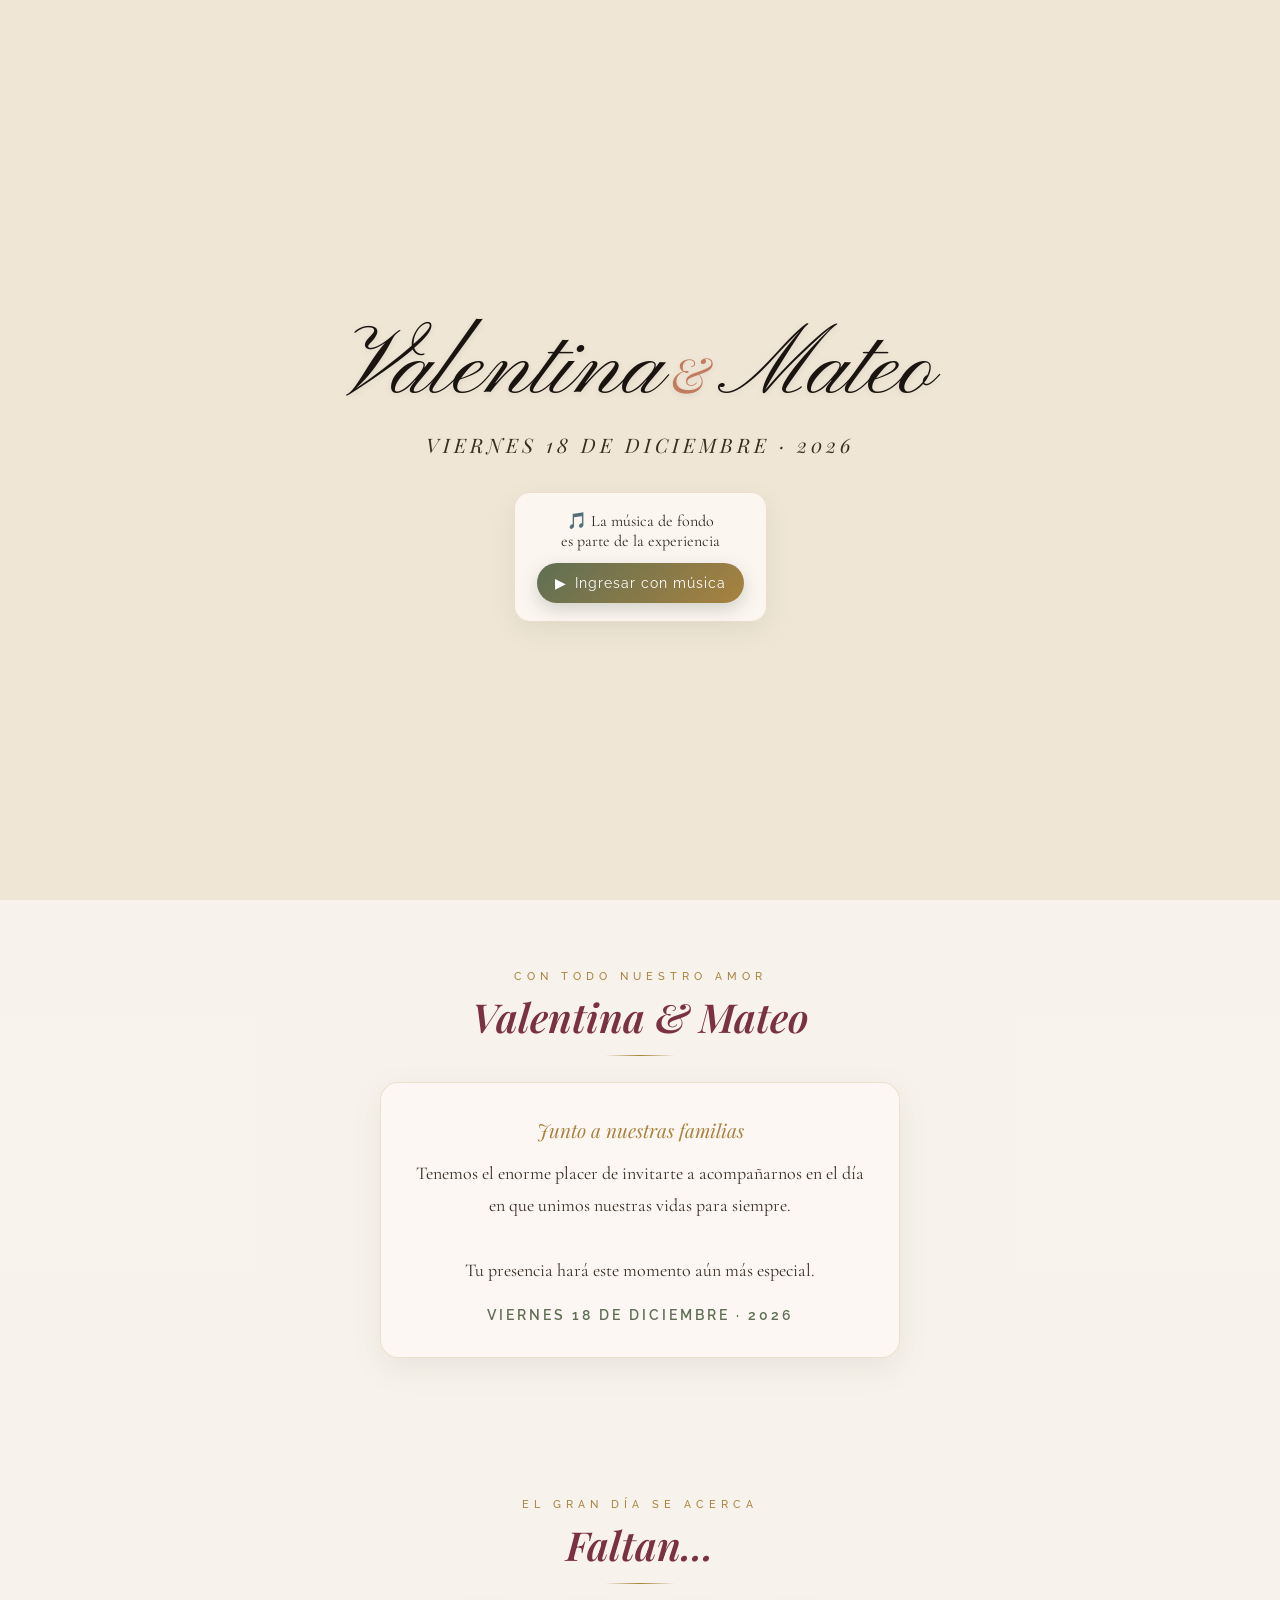
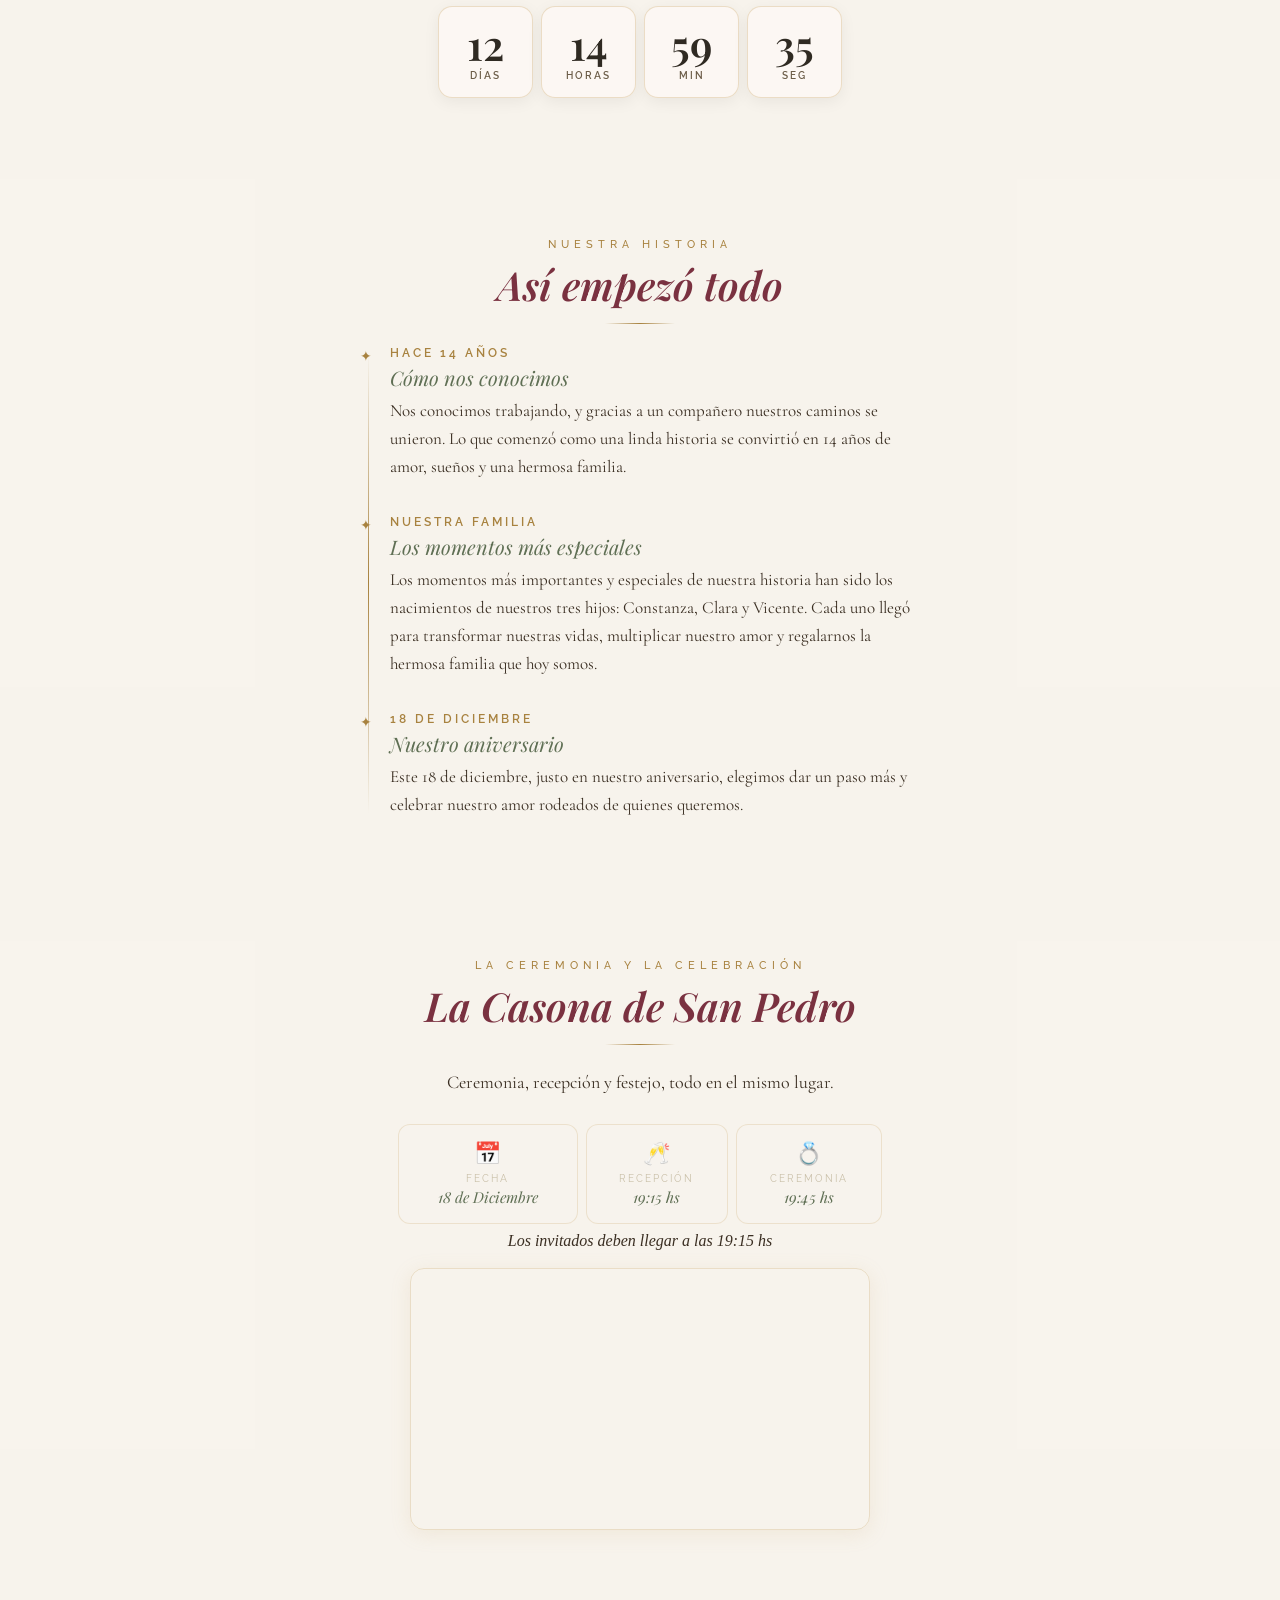
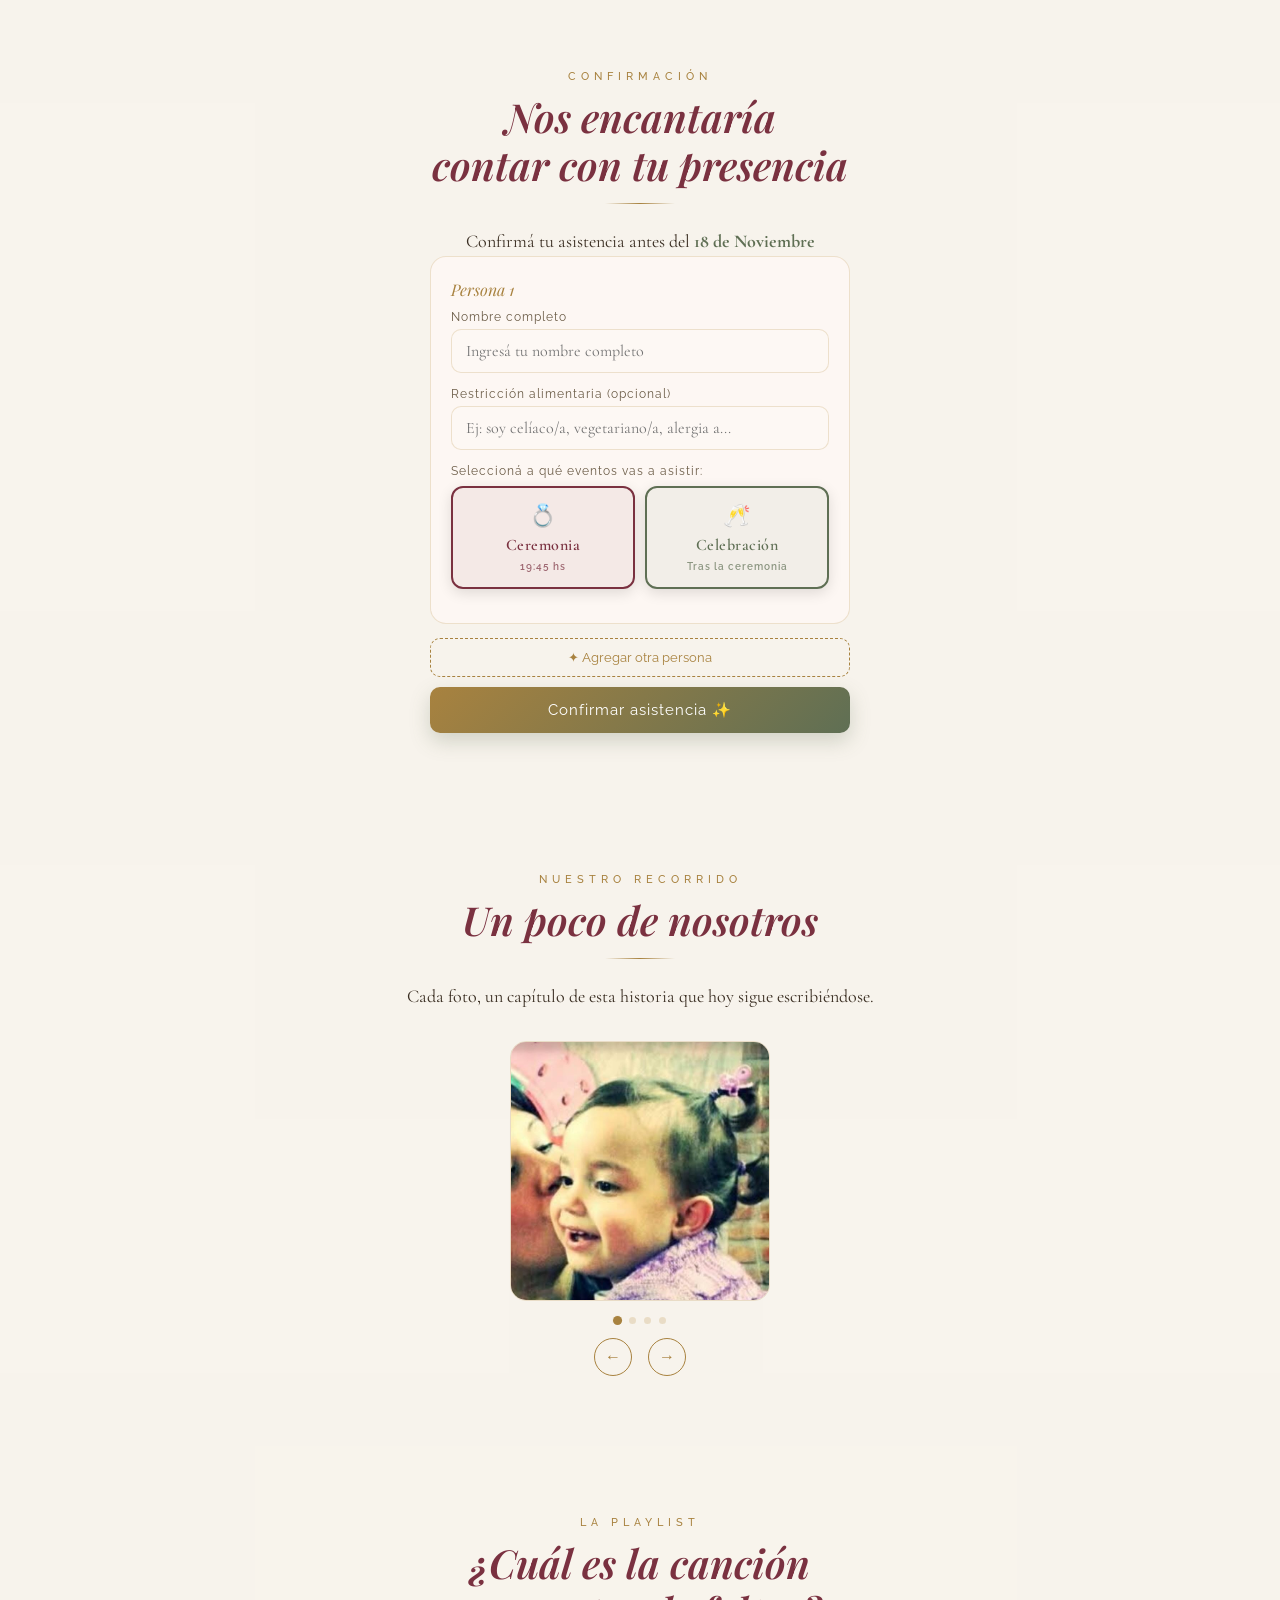
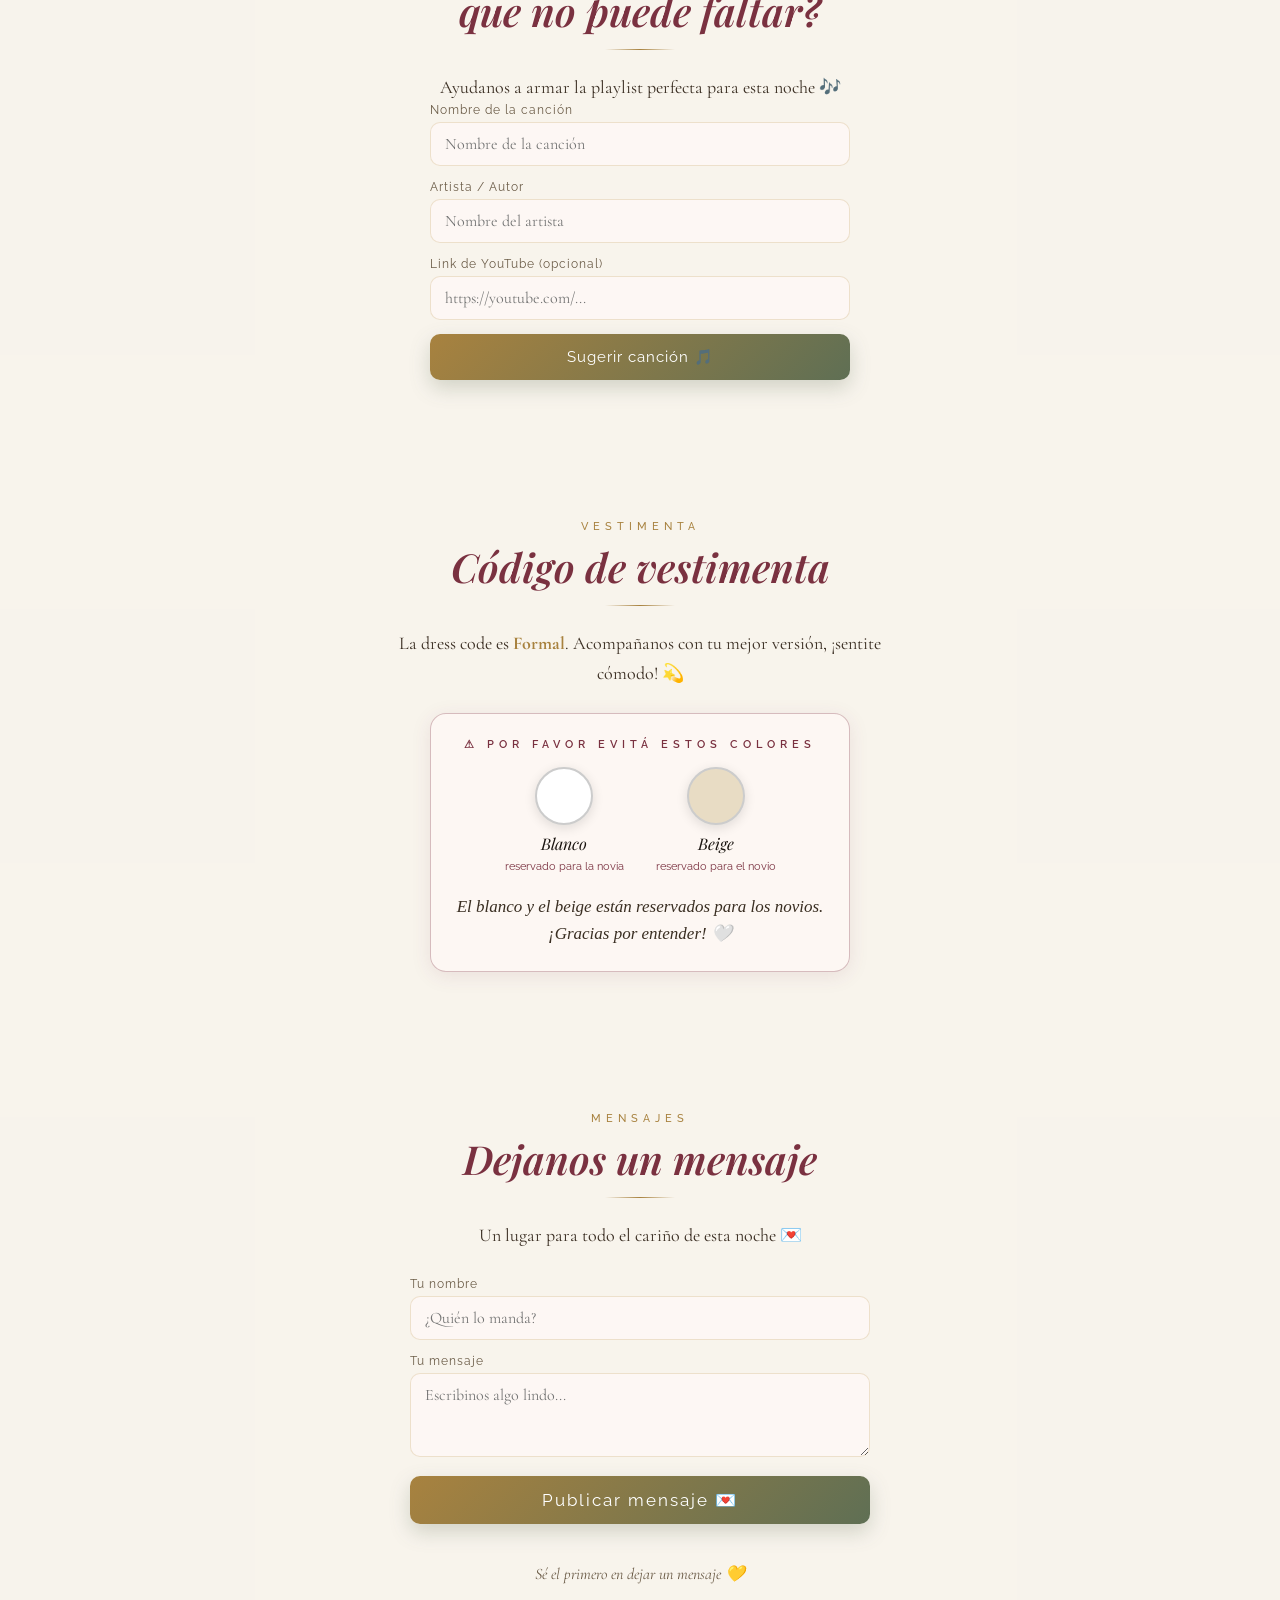
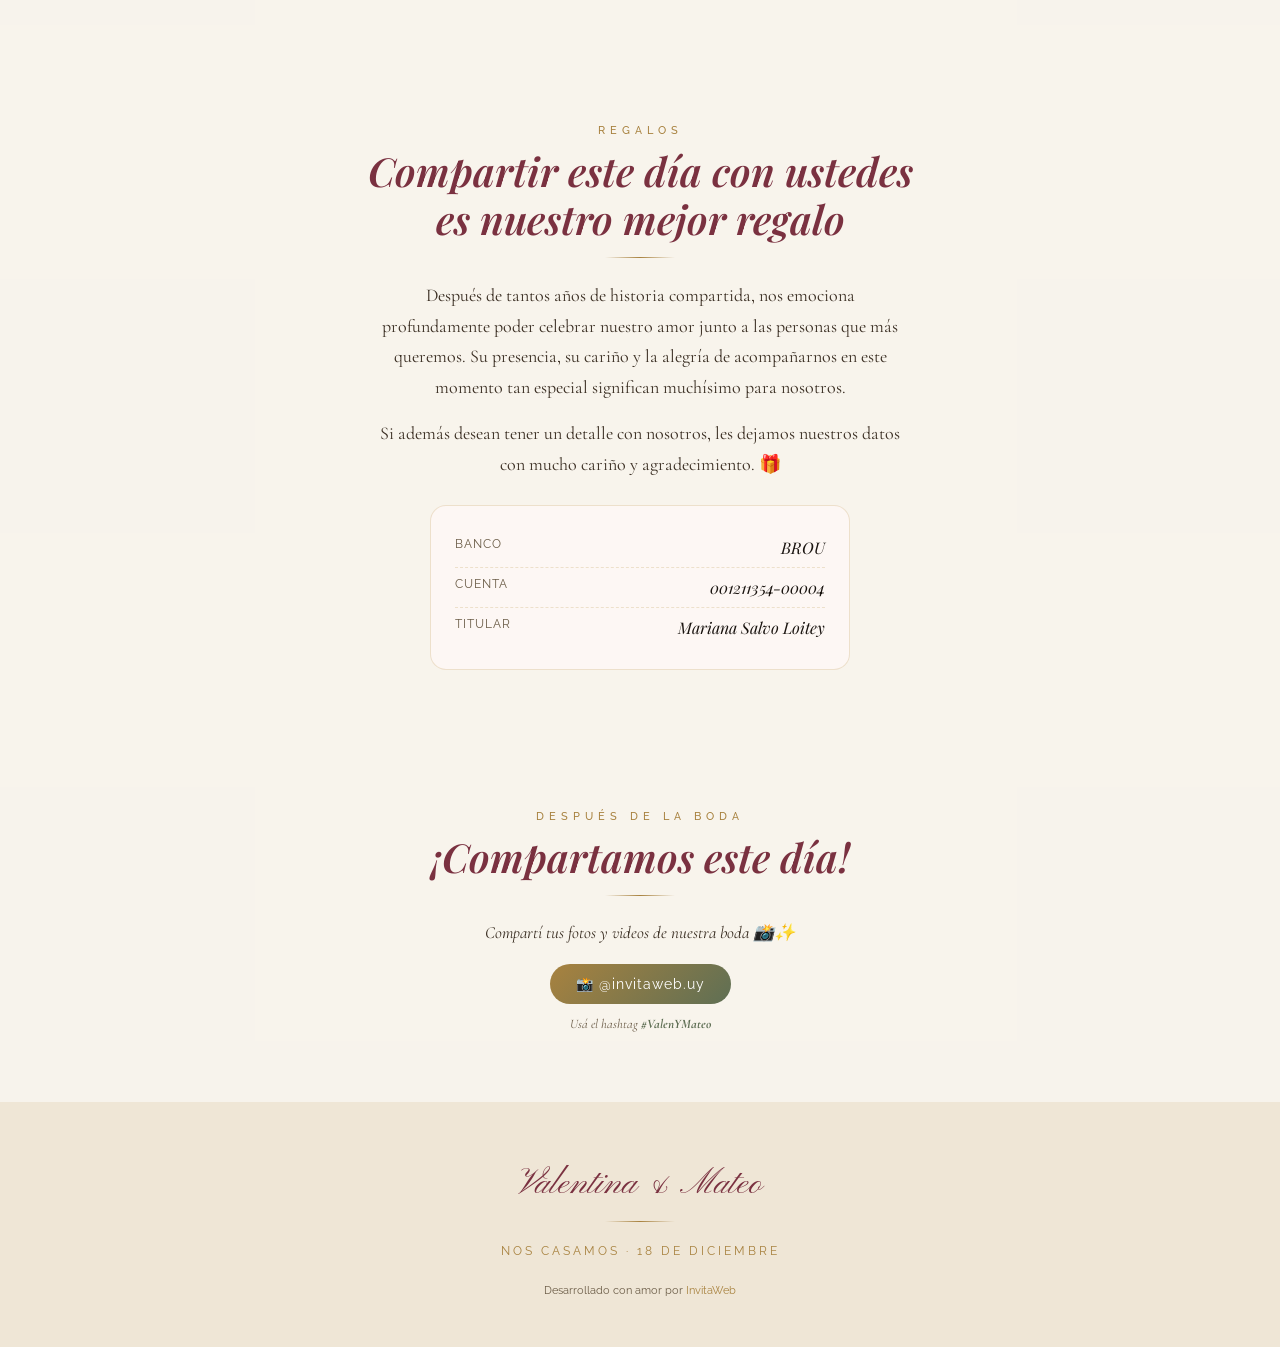
==== commit 7043eaf3: "Update invitacion.html" ====
--- a/invitacion.html
+++ b/invitacion.html
@@ -1,62 +1,252 @@
-
 <!DOCTYPE html>
 <html lang="es">
 <head>
 <meta charset="utf-8"/>
 <meta content="width=device-width, initial-scale=1.0" name="viewport"/>
-<title>Mis XV – Natalí</title>
-<meta content="Mis XV – Natalí 🌹" property="og:title"/>
-<meta content="¡Estás invitado/a a mis XV años! Sábado 19 de Septiembre · 21:00 hs" property="og:description"/>
-<link href="https://fonts.googleapis.com/css2?family=Playfair+Display:ital,wght@0,400;0,600;1,400;1,600&family=Cormorant+Garamond:ital,wght@0,300;0,400;0,500;1,300;1,400&family=IM+Fell+English:ital@0;1&family=Raleway:wght@300;400;500&family=Dancing+Script:wght@600;700&family=Pinyon+Script&display=swap" rel="stylesheet"/>
-<link href="styles-natali.css" rel="stylesheet"/>
+<title>Valentina &amp; Mateo · Nos casamos</title>
+<meta content="Valentina &amp; Mateo se casan 🌿" property="og:title"/>
+<meta content="Nos encantaría contar con tu presencia. Viernes 18 de Diciembre · Ceremonia 19:45 hs" property="og:description"/>
+<link href="https://fonts.googleapis.com/css2?family=Playfair+Display:ital,wght@0,400;0,600;1,400;1,600&family=Cormorant+Garamond:ital,wght@0,300;0,400;0,500;1,300;1,400&family=IM+Fell+English:ital@0;1&family=Raleway:wght@300;400;500&family=Pinyon+Script&display=swap" rel="stylesheet"/>
+<style>
+*,*::before,*::after{box-sizing:border-box;margin:0;padding:0;}
+html{scroll-behavior:smooth;}
+:root{
+  --sage:#8a9a7e; --sage-deep:#5f6f54;
+  --gold:#c9a96e; --gold-strong:#a8823f;
+  --wine:#7a3140; --terracota:#c17b5e; --blush:#c98d94;
+  --cream:#fdf8f4; --beige:#f3ece0; --beige2:#eae2d2;
+  --dark:#2f2a22; --dark2:#443c2f;
+  --text:#1a1410; --text2:#3a2e22; --text3:#6b5c47;
+  --card-bg:rgba(253,248,244,0.90); --card-border:rgba(201,169,110,0.3);
+}
+body{
+  background-color:#efe6d6;
+  background-image:url('img/bg-boda.png');
+  background-size:100% auto;
+  background-repeat:repeat-y;
+  background-attachment:scroll;
+  font-family:'Cormorant Garamond',serif;color:#2f2a22;overflow-x:hidden;
+}
+::-webkit-scrollbar{width:4px;}
+::-webkit-scrollbar-track{background:var(--beige);}
+::-webkit-scrollbar-thumb{background:var(--gold-strong);border-radius:2px;}
+
+/* CONFETI / PÉTALOS — paleta variada dorado, vino, terracota, salvia */
+#petals{position:fixed;inset:0;pointer-events:none;z-index:5;}
+.petal{position:absolute;top:-20px;animation:petalFall linear infinite;opacity:0;box-shadow:0 0 6px 1px rgba(255,255,255,.55);}
+@keyframes petalFall{
+  0%{transform:translateY(0) rotate(0deg) translateX(0);opacity:.65;}
+  50%{transform:translateY(50vh) rotate(210deg) translateX(16px);opacity:.42;}
+  100%{transform:translateY(108vh) rotate(390deg) translateX(-12px);opacity:0;}
+}
+
+h1,h2{font-weight:400;}
+.gold-line{width:70px;height:1px;margin:14px auto 22px;background:linear-gradient(90deg,transparent,var(--gold-strong),transparent);}
+.sec-tag{display:block;text-align:center;font-family:'Raleway',sans-serif;font-size:11px;letter-spacing:5px;text-transform:uppercase;color:var(--gold-strong);margin-bottom:10px;font-weight:500;}
+.sec-title{font-family:'Playfair Display',serif;font-size:clamp(26px,6vw,40px);font-weight:600;color:var(--wine);line-height:1.2;font-style:italic;text-align:center;}
+.sec-body{text-align:center;max-width:520px;margin:0 auto;font-size:18px;color:var(--text2);line-height:1.7;}
+.section{padding:70px 20px;position:relative;background:rgba(255,255,255,0.55);}
+.s-dark{}
+
+
+.s-sage{}
+
+/* HERO */
+#hero{position:relative;min-height:100vh;display:flex;flex-direction:column;align-items:center;justify-content:center;text-align:center;overflow:hidden;background:transparent;padding:40px 20px;}
+#hero-bg-photo{position:absolute;inset:0;background-image:url('img/boda-portada.jpg');background-size:cover;background-position:center top;opacity:.13;filter:blur(2px) saturate(.7) sepia(.15);z-index:0;}
+#hero>*:not(#hero-bg-photo){position:relative;z-index:1;}
+.hero-badge{font-family:'Playfair Display',serif;font-size:clamp(13px,3.5vw,17px);font-style:italic;letter-spacing:4px;color:var(--gold-strong);background:transparent;border:none;padding:0;margin-bottom:16px;font-weight:400;box-shadow:none;}
+.hero-corner{position:absolute;font-size:clamp(24px,5vw,34px);opacity:.5;z-index:0;}
+.hero-corner.tl{top:26px;left:20px;color:var(--wine);}
+.hero-corner.tr{top:26px;right:20px;color:var(--sage-deep);transform:scaleX(-1);}
+.hero-portrait-wrap{display:flex;justify-content:center;margin:0 0 20px;}
+.hero-portrait{position:relative;width:clamp(140px,36vw,188px);height:clamp(140px,36vw,188px);border-radius:50%;padding:5px;background:conic-gradient(from 180deg,var(--wine),var(--gold-strong),var(--sage-deep),var(--terracota),var(--wine));box-shadow:0 10px 30px rgba(95,111,84,.28);}
+.hero-portrait img{width:100%;height:100%;border-radius:50%;object-fit:cover;object-position:center top;display:block;border:4px solid var(--cream);}
+.hero-portrait.no-photo{background:linear-gradient(135deg,var(--gold-strong),var(--sage-deep));display:flex;align-items:center;justify-content:center;}
+.hero-portrait.no-photo img{display:none;}
+.hero-portrait.no-photo::after{content:'🌿';font-size:40px;}
+.hero-names{font-family:'Pinyon Script',cursive;font-size:clamp(56px,15vw,96px);line-height:1.1;color:#1a1410;filter:drop-shadow(0 2px 3px rgba(0,0,0,.08));}
+.hero-amp{font-family:'Cormorant Garamond',serif;font-style:italic;color:var(--gold-strong);font-size:.7em;margin:0 10px;}
+.hero-amp{font-family:'Playfair Display',serif;font-style:italic;color:var(--terracota);-webkit-text-fill-color:var(--terracota);font-size:.5em;margin:0 8px;}
+.hero-sub{font-family:'Playfair Display',serif;font-style:italic;font-size:clamp(15px,4vw,20px);letter-spacing:4px;color:var(--text2);text-transform:uppercase;margin-top:8px;}
+.music-btn-wrap{margin-top:34px;display:flex;justify-content:center;}
+.music-card{background:var(--card-bg);border:1px solid var(--card-border);border-radius:16px;padding:18px 22px;box-shadow:0 8px 24px rgba(95,111,84,.1);max-width:300px;}
+.btn-music{margin-top:12px;width:100%;background:linear-gradient(135deg,var(--sage-deep),var(--gold-strong));color:#fff;border:none;padding:12px 18px;border-radius:30px;font-family:'Raleway',sans-serif;font-size:14px;letter-spacing:1px;cursor:pointer;display:flex;align-items:center;justify-content:center;gap:8px;box-shadow:0 6px 18px rgba(95,111,84,.28);}
+.audio-playing{display:none;align-items:center;justify-content:center;gap:2px;margin-top:10px;font-family:'Raleway',sans-serif;font-size:11px;color:var(--text2);}
+.audio-playing.show{display:flex;}
+.bar-anim{width:3px;background:var(--sage-deep);border-radius:2px;animation:barMove .9s ease-in-out infinite;}
+@keyframes barMove{0%,100%{height:5px;}50%{height:15px;}}
+
+/* INVITE CARD */
+.invite-card{max-width:520px;margin:26px auto 0;background:var(--card-bg);border:1px solid var(--card-border);border-radius:18px;padding:34px 26px;text-align:center;box-shadow:0 10px 30px rgba(95,111,84,.1);}
+.invite-who{font-family:'Playfair Display',serif;font-style:italic;font-size:19px;color:var(--gold-strong);margin-bottom:14px;}
+.invite-text{font-size:18px;line-height:1.8;color:var(--text2);}
+.invite-date{margin-top:20px;font-family:'Raleway',sans-serif;font-size:14px;letter-spacing:3px;text-transform:uppercase;color:var(--sage-deep);font-weight:600;}
+
+/* COUNTDOWN */
+.countdown-grid{display:table;width:100%;max-width:420px;margin:20px auto 0;border-collapse:separate;border-spacing:8px 0;}
+.count-box{display:table-cell;width:25%;text-align:center;vertical-align:middle;background:rgba(253,248,244,0.88);border:1px solid rgba(201,169,110,.35);border-radius:14px;padding:16px 6px;box-shadow:0 4px 16px rgba(0,0,0,.06);}
+.count-num{display:block;font-family:'Playfair Display',serif;font-size:clamp(28px,7vw,42px);color:#2f2a22;font-weight:600;line-height:1;}
+.count-label{display:block;font-family:'Raleway',sans-serif;font-size:10px;letter-spacing:2px;text-transform:uppercase;color:var(--text3);margin-top:5px;font-weight:600;}
+#event-arrived{display:none;text-align:center;font-family:'Playfair Display',serif;font-style:italic;font-size:22px;color:var(--gold);}
+
+/* NUESTRA HISTORIA */
+.timeline{max-width:560px;margin:10px auto 0;position:relative;padding-left:30px;}
+.timeline::before{content:'';position:absolute;left:8px;top:6px;bottom:6px;width:1px;background:linear-gradient(180deg,transparent,var(--gold-strong),transparent);}
+.tl-item{position:relative;margin-bottom:34px;}
+.tl-item:last-child{margin-bottom:0;}
+.tl-item::before{content:'✦';position:absolute;left:-30px;top:2px;color:var(--gold-strong);font-size:14px;}
+.tl-year{font-family:'Raleway',sans-serif;font-size:12px;letter-spacing:3px;text-transform:uppercase;color:var(--gold-strong);font-weight:600;margin-bottom:4px;}
+.tl-title{font-family:'Playfair Display',serif;font-style:italic;font-size:20px;color:var(--sage-deep);margin-bottom:6px;}
+.tl-text{font-size:17px;color:var(--text2);line-height:1.65;}
+
+/* PADRES Y PADRINOS */
+.familia-grid{display:grid;grid-template-columns:1fr 1fr;gap:24px;max-width:560px;margin:10px auto 0;}
+@media(max-width:520px){.familia-grid{grid-template-columns:1fr;}}
+.familia-card{text-align:center;background:var(--card-bg);border:1px solid var(--card-border);border-radius:16px;padding:22px 16px;}
+.familia-role{font-family:'Raleway',sans-serif;font-size:11px;letter-spacing:3px;text-transform:uppercase;color:var(--gold-strong);margin-bottom:10px;font-weight:600;}
+.familia-names{font-family:'Playfair Display',serif;font-style:italic;font-size:17px;color:var(--text);line-height:1.6;}
+
+/* LUGAR / CEREMONIA / RECEPCION */
+.lugar-info{display:table;width:100%;max-width:500px;margin:26px auto 0;border-collapse:separate;border-spacing:8px 0;}
+.lugar-detail{display:table-cell;text-align:center;padding:16px 8px;background:rgba(253,248,244,.06);border:1px solid rgba(201,169,110,.25);border-radius:12px;}
+.ld-icon{display:block;font-size:22px;margin-bottom:6px;}
+.ld-label{display:block;font-family:'Raleway',sans-serif;font-size:10px;letter-spacing:2px;text-transform:uppercase;color:#c9bfa8;margin-bottom:3px;}
+.ld-val{display:block;font-family:'Playfair Display',serif;font-style:italic;font-size:15px;color:var(--gold);}
+.map-embed-wrap{max-width:460px;margin:18px auto 0;border-radius:14px;overflow:hidden;border:1px solid rgba(201,169,110,.3);box-shadow:0 4px 20px rgba(201,169,110,.15);}
+.map-embed-wrap iframe{display:block;filter:sepia(.1) saturate(.9);}
+.btn-add-more{display:inline-block;background:none;border:1px solid var(--gold-strong);color:var(--gold);padding:10px 20px;border-radius:26px;font-family:'Raleway',sans-serif;font-size:13px;letter-spacing:1px;cursor:pointer;}
+
+/* RSVP */
+.field-label{display:block;font-family:'Raleway',sans-serif;font-size:12px;letter-spacing:1px;color:var(--text3);margin-bottom:5px;}
+.rsvp-input{width:100%;padding:11px 14px;border-radius:10px;border:1px solid var(--card-border);background:var(--card-bg);font-family:'Cormorant Garamond',serif;font-size:16px;color:var(--text);margin-bottom:14px;}
+.rsvp-form{max-width:420px;margin:0 auto 14px;background:var(--card-bg);border:1px solid var(--card-border);border-radius:16px;padding:22px 20px;}
+.rsvp-person-label{font-family:'Playfair Display',serif;font-style:italic;font-size:16px;color:var(--gold-strong);margin-bottom:10px;display:flex;justify-content:space-between;align-items:center;}
+.asistencia-check{display:flex;gap:10px;margin-bottom:14px;flex-wrap:wrap;}
+.toggle-chip{
+  flex:1;min-width:120px;display:flex;align-items:center;justify-content:center;gap:7px;
+  font-family:'Raleway',sans-serif;font-size:13px;letter-spacing:.5px;font-weight:500;
+  padding:11px 14px;border-radius:24px;cursor:pointer;user-select:none;
+  border:1.5px solid rgba(201,169,110,.4);background:rgba(253,248,244,.5);color:var(--text3);
+  transition:all .2s ease;
+}
+.toggle-chip{border:2px solid var(--gold);border-radius:12px;padding:14px 18px;font-family:'Cormorant Garamond',serif;font-size:17px;cursor:pointer;transition:all .25s;background:rgba(253,248,244,.7);text-align:center;min-width:140px;}
+.toggle-chip.active{background:rgba(253,248,244,.95);box-shadow:0 4px 14px rgba(0,0,0,.12);font-weight:600;transform:translateY(-2px);}
+.toggle-chip:not(.active){opacity:.45;filter:grayscale(.4);}
+
+.toggle-chip.active .chip-icon{filter:none;opacity:1;}
+.btn-remove-person{background:none;border:none;color:#b5737a;font-size:11px;cursor:pointer;font-family:'Raleway',sans-serif;}
+.btn-add-person{background:none;border:1px dashed var(--gold-strong);color:var(--gold-strong);padding:11px;border-radius:10px;font-family:'Raleway',sans-serif;font-size:13px;cursor:pointer;}
+.btn-gold{background:linear-gradient(135deg,var(--gold-strong),var(--sage-deep));color:#fff;border:none;padding:14px;border-radius:10px;font-family:'Raleway',sans-serif;font-size:15px;letter-spacing:1px;cursor:pointer;box-shadow:0 8px 20px rgba(95,111,84,.25);}
+.sheet-loading{display:none;text-align:center;font-family:'Raleway',sans-serif;font-size:12px;color:var(--text3);margin-top:6px;}
+.sheet-loading.show{display:block;}
+.success-box{display:none;max-width:420px;margin:0 auto;text-align:center;}
+.song-success-content{background:var(--card-bg);border:1px solid var(--card-border);border-radius:18px;padding:34px 24px;position:relative;z-index:2;}
+.vinyl-spin{font-size:44px;animation:spin 4s linear infinite;}
+@keyframes spin{to{transform:rotate(360deg);}}
+.song-success-headline{font-family:'Playfair Display',serif;font-style:italic;font-size:22px;color:var(--gold-strong);margin:10px 0;}
+.success-msg{font-size:16px;color:var(--text2);}
+.music-burst{position:absolute;inset:0;pointer-events:none;z-index:1;}
+.music-note{position:absolute;left:50%;top:50%;animation:noteFly 1.1s ease-out forwards;}
+@keyframes noteFly{to{transform:translate(calc(-50% + var(--tx)),calc(-50% + var(--ty))) rotate(var(--rot));opacity:0;}}
+
+/* SLIDESHOW */
+.slides-wrap{position:relative;max-width:340px;margin:30px auto 0;}
+.slide{display:none;flex-direction:column;align-items:center;gap:14px;}
+.slide.active{display:flex;animation:slideIn .6s ease forwards;}
+.slide-frame{min-height:clamp(220px,66vw,290px);display:flex;flex-direction:column;align-items:center;justify-content:center;}
+@keyframes slideIn{from{opacity:0;transform:scale(.97);}to{opacity:1;transform:scale(1);}}
+.slide-frame{position:relative;padding:14px;border-radius:20px;background:linear-gradient(155deg,var(--cream) 0%,#f6ecdd 100%);border:1px solid rgba(201,169,110,.35);box-shadow:0 10px 30px rgba(95,111,84,.14),inset 0 0 0 5px rgba(201,169,110,.08);}
+.slide-frame::before,.slide-frame::after{position:absolute;font-family:serif;font-size:18px;color:var(--gold-strong);opacity:.55;content:'❧';}
+.slide-frame::before{top:2px;left:8px;} .slide-frame::after{bottom:2px;right:8px;transform:scale(-1);}
+.slide-photo{width:clamp(200px,60vw,260px);height:clamp(200px,60vw,260px);border-radius:16px;overflow:hidden;border:1px solid rgba(201,169,110,.3);}
+.slide-photo img{width:100%;height:100%;object-fit:cover;object-position:center top;}
+.slide-photo-placeholder{width:100%;height:100%;display:flex;flex-direction:column;align-items:center;justify-content:center;gap:8px;font-size:40px;}
+.slide-photo-placeholder span{font-size:11px;color:var(--gold-strong);letter-spacing:2px;font-style:italic;}
+.slide-dots{display:flex;justify-content:center;gap:8px;margin-top:16px;}
+.sdot{width:7px;height:7px;border-radius:50%;background:rgba(201,169,110,.3);cursor:pointer;border:none;padding:0;transition:all .3s;}
+.sdot.active{background:var(--gold-strong);transform:scale(1.3);}
+.slide-nav{display:flex;justify-content:center;gap:16px;margin-top:14px;}
+.slide-nav button{width:38px;height:38px;border-radius:50%;border:1px solid var(--gold-strong);background:none;color:var(--gold-strong);font-size:16px;cursor:pointer;}
+
+/* DRESS CODE */
+.dress-grid{display:flex;flex-wrap:wrap;}
+.dress-card{display:flex;flex-direction:column;align-items:center;gap:8px;}
+.dress-swatch{width:56px;height:56px;border-radius:50%;box-shadow:0 4px 14px rgba(0,0,0,.12);}
+.dress-name{font-family:'Playfair Display',serif;font-style:italic;font-size:16px;}
+.dress-hint{font-family:'Raleway',sans-serif;font-size:11px;color:var(--text3);}
+.dress-avoid{text-align:center;color:var(--text2);}
+
+/* MURO */
+.wall-form{max-width:460px;margin:0 auto;text-align:left;}
+.messages-grid{display:grid;grid-template-columns:1fr 1fr;gap:14px;max-width:640px;margin:26px auto 0;}
+@media(max-width:560px){.messages-grid{grid-template-columns:1fr;}}
+.msg-card{background:var(--card-bg);border:1px solid var(--card-border);border-radius:14px;padding:16px 18px;text-align:left;}
+.msg-author{font-family:'Playfair Display',serif;font-style:italic;color:var(--gold-strong);font-size:15px;margin-bottom:4px;}
+.msg-text{font-size:16px;color:var(--text2);}
+.btn-load-more{background:none;border:1px solid var(--gold-strong);color:var(--gold-strong);padding:10px 22px;border-radius:26px;font-family:'Raleway',sans-serif;font-size:13px;cursor:pointer;}
+
+/* REGALOS */
+.cuenta-card{max-width:420px;margin:0 auto;background:var(--card-bg);border:1px solid var(--card-border);border-radius:16px;padding:22px 24px;}
+.cuenta-row{display:flex;justify-content:space-between;padding:9px 0;border-bottom:1px dashed rgba(201,169,110,.3);}
+.cuenta-row:last-child{border-bottom:none;}
+.cuenta-key{font-family:'Raleway',sans-serif;font-size:12px;letter-spacing:1px;color:var(--text3);text-transform:uppercase;}
+.cuenta-val{font-family:'Playfair Display',serif;font-style:italic;color:var(--text);}
+
+/* COMPARTIR */
+.compartir-card{max-width:460px;margin:0 auto;text-align:center;}
+.ig-link{display:inline-block;margin-top:16px;background:linear-gradient(135deg,var(--gold-strong),var(--sage-deep));color:#fff;padding:12px 26px;border-radius:30px;text-decoration:none;font-family:'Raleway',sans-serif;font-size:14px;letter-spacing:1px;}
+
+footer{background:transparent;color:var(--text2);text-align:center;padding:50px 20px;}
+.footer-name{font-family:'Pinyon Script',cursive;font-size:42px;color:var(--wine);margin-top:10px;}
+.footer-sub{font-family:'Raleway',sans-serif;font-size:12px;letter-spacing:3px;text-transform:uppercase;color:var(--gold-strong);margin-top:6px;}
+.footer-dev{margin-top:26px;font-family:'Raleway',sans-serif;font-size:11px;color:var(--text3);}
+.footer-dev a{color:var(--gold-strong);text-decoration:none;}
+</style>
 </head>
 <body>
+<audio id="bg-audio" loop=""><source src="audio/me-haces-bien.mp3" type="audio/mpeg"/></audio>
 <div id="petals"></div>
-
-<audio id="bg-audio" loop="">
-<source src="https://www.dropbox.com/scl/fi/njytjrwm84ooabxcv031c/First-And-Last.mp3?rlkey=8yayfjhcy9pgx694c803c0l59&raw=1" type="audio/mpeg"/>
-</audio>
 
 <!-- ═══ HERO ═══ -->
 <section id="hero">
 <div id="hero-bg-photo"></div>
-<div class="hero-badge">✦ una noche especial ✦</div>
-<h1 class="hero-name">Natalí</h1>
-<p class="hero-pre">Mis</p>
-<div class="hero-xv">XV</div>
-<p class="hero-anos">años</p>
-<div class="hero-divider"></div>
+<p style="font-family:'Playfair Display',serif;font-style:italic;font-size:clamp(15px,3.8vw,19px);color:var(--gold-strong);letter-spacing:3px;margin-bottom:14px;opacity:0;animation:fadeUp 1s .1s forwards;">Una noche que nunca olvidaremos</p>
+<h1 class="hero-names">Valentina<span class="hero-amp">&amp;</span>Mateo</h1>
+<p class="hero-sub">Viernes 18 de Diciembre · 2026</p>
 <div class="music-btn-wrap">
+<div class="music-card">
+<p style="text-align:center;">🎵 La música de fondo<br/>es parte de la experiencia</p>
 <button class="btn-music" id="musicBtn" onclick="toggleMusic()">
-<span id="musicIcon">▶</span>
-<span id="musicLabel">Ingresar con música</span>
+<span id="musicIcon">▶</span><span id="musicLabel">Ingresar con música</span>
 </button>
 <div class="audio-playing" id="audioAnim">
-<div class="bar-anim" style="animation-delay:0s;height:5px;"></div>
-<div class="bar-anim" style="animation-delay:.12s;height:9px;"></div>
-<div class="bar-anim" style="animation-delay:.24s;height:13px;"></div>
-<div class="bar-anim" style="animation-delay:.12s;height:9px;"></div>
-<div class="bar-anim" style="animation-delay:0s;height:5px;"></div>
-<span style="margin-left:8px;">First And Last · ABOUT</span>
+<div class="bar-anim" style="animation-delay:0s;"></div>
+<div class="bar-anim" style="animation-delay:.12s;"></div>
+<div class="bar-anim" style="animation-delay:.24s;"></div>
+<div class="bar-anim" style="animation-delay:.12s;"></div>
+<div class="bar-anim" style="animation-delay:0s;"></div>
+<span style="margin-left:8px;">Me haces bien · Jorge Drexler</span>
+</div>
 </div>
 </div>
 </section>
 
 <!-- ═══ INVITACIÓN ═══ -->
-<section class="section s-dark" id="invitacion">
-<span class="sec-tag">una invitación especial</span>
-<h2 class="sec-title"><span style="color:var(--fucsia-lila);">Natalí</span><br/><em style="font-size:.8em;color:var(--gold);">Mis XV Años</em></h2>
-<div class="gold-line"></div>
+<section class="section" id="invitacion">
+<span class="sec-tag">con todo nuestro amor</span>
+<h2 class="sec-title">Valentina &amp; Mateo</h2>
+  <div class="gold-line"></div>
 <div class="invite-card">
-<p class="invite-who">Con todo el amor del mundo</p>
-<p class="invite-text">Tengo el enorme placer de invitarte a acompañarme a celebrar este día tan especial e importante en mi vida.<br/><br/>Quiero compartir este momento único contigo.</p>
-<div class="invite-date">Sábado 19 de Septiembre · 21:00 hs</div>
+<p class="invite-who">Junto a nuestras familias</p>
+<p class="invite-text">Tenemos el enorme placer de invitarte a acompañarnos en el día en que unimos nuestras vidas para siempre.<br/><br/>Tu presencia hará este momento aún más especial.</p>
+<div class="invite-date">Viernes 18 de Diciembre · 2026</div>
 </div>
 </section>
 
 <!-- ═══ COUNTDOWN ═══ -->
 <section class="section" id="countdown-section">
-<span class="sec-tag">el gran momento</span>
+<span class="sec-tag">el gran día se acerca</span>
 <h2 class="sec-title" id="countdownTitle">Faltan...</h2>
 <div class="gold-line"></div>
 <div class="countdown-grid" id="countdownGrid">
@@ -65,101 +255,99 @@
 <div class="count-box"><span class="count-num" id="cd-mins">--</span><span class="count-label">Min</span></div>
 <div class="count-box"><span class="count-num" id="cd-secs">--</span><span class="count-label">Seg</span></div>
 </div>
-<div id="event-arrived">🌹 ¡Esta noche es la noche! 🌹</div>
-</section>
-
-<!-- ═══ MOOD ═══ -->
-<section class="section s-rose">
-<span class="sec-tag">contanos</span>
-<h2 class="sec-title">¿Cómo llegás a la fiesta?</h2>
-<div class="gold-line"></div>
-<div class="mood-grid mood-grid-vertical">
-<button class="mood-btn mood-btn-centered" onclick="selectMood(this,'¡Así me gusta! ¡Con toda la energía! 💃')">
-<span class="mood-icon">💃</span><span class="mood-label">Con ganas de bailar</span>
-</button>
-<button class="mood-btn mood-btn-centered" onclick="selectMood(this,'Perfecto, también hay lugar para descansar 😌')">
-<span class="mood-icon">😌</span><span class="mood-label">Tranquilo/a</span>
-</button>
-<button class="mood-btn mood-btn-centered" onclick="selectMood(this,'¡Genial, va a ser una noche a pura fiesta! 🎉🔥')">
-<span class="mood-icon">🔥</span><span class="mood-label">Modo fiesta total</span>
-</button>
-</div>
-<p id="mood-response"></p>
-</section>
-
-<!-- ═══ LUGAR ═══ -->
-<section class="section s-dark">
-<span class="sec-tag">fecha y lugar</span>
-<h2 class="sec-title">La fiesta</h2>
-<div class="gold-line"></div>
+<div id="event-arrived">💍 ¡Hoy es el día! 💍</div>
+</section>
+
+<!-- ═══ NUESTRA HISTORIA ═══ -->
+<section class="section">
+<span class="sec-tag">nuestra historia</span>
+<h2 class="sec-title">Así empezó todo</h2>
+<div class="gold-line"></div>
+<div class="timeline">
+<div class="tl-item">
+<p class="tl-year">Hace 14 años</p>
+<p class="tl-title">Cómo nos conocimos</p>
+<p class="tl-text">Nos conocimos trabajando, y gracias a un compañero nuestros caminos se unieron. Lo que comenzó como una linda historia se convirtió en 14 años de amor, sueños y una hermosa familia.</p>
+</div>
+<div class="tl-item">
+<p class="tl-year">Nuestra familia</p>
+<p class="tl-title">Los momentos más especiales</p>
+<p class="tl-text">Los momentos más importantes y especiales de nuestra historia han sido los nacimientos de nuestros tres hijos: Constanza, Clara y Vicente. Cada uno llegó para transformar nuestras vidas, multiplicar nuestro amor y regalarnos la hermosa familia que hoy somos.</p>
+</div>
+<div class="tl-item">
+<p class="tl-year">18 de diciembre</p>
+<p class="tl-title">Nuestro aniversario</p>
+<p class="tl-text">Este 18 de diciembre, justo en nuestro aniversario, elegimos dar un paso más y celebrar nuestro amor rodeados de quienes queremos.</p>
+</div>
+</div>
+</section>
+
+<!-- ═══ CEREMONIA Y CELEBRACIÓN (mismo lugar) ═══ -->
+<section class="section">
+<span class="sec-tag">la ceremonia y la celebración</span>
+<h2 class="sec-title">La Casona de San Pedro</h2>
+<div class="gold-line"></div>
+<p class="sec-body">Ceremonia, recepción y festejo, todo en el mismo lugar.</p>
 <div class="lugar-info">
-<div class="lugar-detail"><span class="ld-icon">📅</span><span class="ld-label">Fecha</span><span class="ld-val">Sábado 19 de Septiembre</span></div>
-<div class="lugar-detail"><span class="ld-icon">🕘</span><span class="ld-label">Hora</span><span class="ld-val">21:00 hs</span></div>
-<div class="lugar-detail"><span class="ld-icon">📍</span><span class="ld-label">Lugar</span><span class="ld-val">Chacra Paso del Sauce</span></div>
-</div>
-<p style="margin-top:6px;font-family:'IM Fell English',serif;font-style:italic;font-size:clamp(17px,3.8vw,20px);color:var(--text2);">Camino Paso del Sauce</p>
-  <div class="map-embed-wrap">
-<iframe src="https://www.google.com/maps?q=Camino+Paso+del+Sauce&output=embed" width="100%" height="260" style="border:0;" allowfullscreen="" loading="lazy" referrerpolicy="no-referrer-when-downgrade"></iframe>
-</div>
-<a class="btn-add-more" style="display:inline-block;margin-top:14px;text-decoration:none;" href="https://www.google.com/maps/search/?api=1&query=Camino+Paso+del+Sauce" target="_blank">📍 Abrir en Google Maps</a>
-<div class="music-sign-wrap">
-  <div class="music-sign">
-  <span class="music-sign-text">¡Habrá música<br/>en vivo en mi fiesta!</span>
-</div>
+<div class="lugar-detail"><span class="ld-icon">📅</span><span class="ld-label">Fecha</span><span class="ld-val" style="color:var(--sage-deep);">18 de Diciembre</span></div>
+<div class="lugar-detail"><span class="ld-icon">🥂</span><span class="ld-label">Recepción</span><span class="ld-val" style="color:var(--sage-deep);">19:15 hs</span></div>
+<div class="lugar-detail"><span class="ld-icon">💍</span><span class="ld-label">Ceremonia</span><span class="ld-val" style="color:var(--sage-deep);">19:45 hs</span></div>
+</div>
+<p style="text-align:center;margin-top:8px;font-family:'IM Fell English',serif;font-style:italic;font-size:16px;color:var(--text2);">Los invitados deben llegar a las 19:15 hs</p>
+<div class="map-embed-wrap">
+<iframe allowfullscreen="" height="260" loading="lazy" referrerpolicy="no-referrer-when-downgrade" src="https://www.google.com/maps?q=La+Casona+de+San+Pedro&output=embed" style="border:0;" width="100%"></iframe>
 </div>
 </section>
 
 <!-- ═══ RSVP ═══ -->
 <section class="section">
 <span class="sec-tag">confirmación</span>
-<h2 class="sec-title">Me gustaría contar<br/>con tu presencia</h2>
-<div class="gold-line"></div>
-<p class="sec-body">Confirmá tu asistencia antes del <strong style="color:var(--gold)">1 de Septiembre</strong></p>
+<h2 class="sec-title">Nos encantaría<br/>contar con tu presencia</h2>
+<div class="gold-line"></div>
+<p class="sec-body">Confirmá tu asistencia antes del <strong style="color:var(--sage-deep)">18 de Noviembre</strong></p>
 <div id="rsvp-wrap">
 <div id="rsvp-forms-container">
 <div class="rsvp-form rsvp-person-form" id="rsvp-form-0">
 <p class="rsvp-person-label">Persona 1</p>
 <div><label class="field-label">Nombre completo</label><input class="rsvp-input rsvp-name-input" placeholder="Ingresá tu nombre completo" type="text"/></div>
-<div><label class="field-label">Dato importante (opcional)</label><input class="rsvp-input rsvp-dato-input" placeholder="Ej: soy vegetariano/a, tengo alergia..." type="text"/></div>
+<div><label class="field-label">Restricción alimentaria (opcional)</label><input class="rsvp-input rsvp-dato-input" placeholder="Ej: soy celíaco/a, vegetariano/a, alergia a..." type="text"/></div>
+<p style="font-family:'Raleway',sans-serif;font-size:12px;color:var(--text3);margin-bottom:8px;letter-spacing:1px;">Seleccioná a qué eventos vas a asistir:</p>
+<div class="asistencia-check" style="display:flex;gap:10px;align-items:stretch;margin:10px 0;">
+<button class="toggle-chip active" data-tipo="ceremonia" onclick="toggleChip(this)" type="button" style="flex:1;display:flex;flex-direction:column;align-items:center;justify-content:center;gap:4px;padding:14px 10px;border:2px solid var(--wine);border-radius:12px;background:rgba(122,49,64,.07);color:var(--wine);font-family:'Cormorant Garamond',serif;font-size:16px;cursor:pointer;transition:all .25s;line-height:1.3;"><span style="font-size:22px;">💍</span><span style="font-weight:600;">Ceremonia</span><span style="font-family:'Raleway',sans-serif;font-size:10px;opacity:.7;letter-spacing:1px;">19:45 hs</span></button>
+<button class="toggle-chip active" data-tipo="fiesta" onclick="toggleChip(this)" type="button" style="flex:1;display:flex;flex-direction:column;align-items:center;justify-content:center;gap:4px;padding:14px 10px;border:2px solid var(--sage-deep);border-radius:12px;background:rgba(95,111,84,.07);color:var(--sage-deep);font-family:'Cormorant Garamond',serif;font-size:16px;cursor:pointer;transition:all .25s;line-height:1.3;"><span style="font-size:22px;">🥂</span><span style="font-weight:600;">Celebración</span><span style="font-family:'Raleway',sans-serif;font-size:10px;opacity:.7;letter-spacing:1px;">Tras la ceremonia</span></button>
 </div>
 </div>
 <div style="max-width:420px;margin:12px auto 0;display:flex;gap:10px;flex-direction:column;">
-<div style="position:relative;">
-  <div class="party-burst" id="party-burst"></div>
-  <button class="btn-gold" id="rsvp-btn" onclick="submitRSVP()">Confirmar asistencia ✨</button>
-</div>
 <button class="btn-add-person" id="btn-add-person" onclick="addRSVPPerson()">✦ Agregar otra persona</button>
-<div class="progress-wrap" id="rsvp-progress-wrap">
-  <div class="progress-bar" id="rsvp-progress-bar"></div>
-</div>
+<button class="btn-gold" id="rsvp-btn" onclick="submitRSVP()">Confirmar asistencia ✨</button>
 <p class="sheet-loading" id="rsvp-loading">Enviando...</p>
 </div>
 </div>
 <div class="success-box" id="rsvp-success" style="position:relative;">
-  <div class="music-burst" id="party-burst-success"></div>
-  <div class="song-success-content">
-    <div class="vinyl-spin">🌹</div>
-    <p class="song-success-headline">¡Confirmado!</p>
-    <p class="success-msg" id="rsvp-thanks-msg"></p>
-    <button class="btn-add-more" onclick="showAddMore()">¿Olvidaste a alguien? Agregar más →</button>
-  </div>
+<div class="music-burst" id="party-burst"></div>
+<div class="song-success-content">
+<div class="vinyl-spin" id="rsvp-main-emoji">💍</div>
+<p class="song-success-headline">¡Confirmado!</p>
+<p class="success-msg" id="rsvp-thanks-msg"></p>
+<button class="btn-add-more" onclick="showAddMore()">¿Olvidaste a alguien? Agregar más →</button>
+</div>
 </div>
 <div id="rsvp-add-more" style="display:none;max-width:420px;margin:20px auto 0;">
-  <div id="rsvp-extra-container"></div>
-  <div style="display:flex;gap:10px;flex-direction:column;margin-top:10px;">
-    <button class="btn-add-person" onclick="addExtraPerson()">✦ Agregar otra persona</button>
-    <button class="btn-gold" id="rsvp-extra-btn" onclick="submitExtra()">Confirmar ✨</button>
-    <p class="sheet-loading" id="rsvp-extra-loading">Enviando...</p>
-  </div>
+<div id="rsvp-extra-container"></div>
+<div style="display:flex;gap:10px;flex-direction:column;margin-top:10px;">
+<button class="btn-add-person" onclick="addExtraPerson()">✦ Agregar otra persona</button>
+<button class="btn-gold" id="rsvp-extra-btn" onclick="submitExtra()">Confirmar ✨</button>
+<p class="sheet-loading" id="rsvp-extra-loading">Enviando...</p>
+</div>
 </div>
 </section>
 
 <!-- ═══ SLIDESHOW ═══ -->
 <section class="section s-dark" id="slideshow-section">
-<span class="sec-tag">un recorrido</span>
-<h2 class="sec-title">Estos 15 años...</h2>
-<div class="gold-line"></div>
-<p class="sec-body">Cada foto, un momento. Cada momento, parte de quien soy hoy.</p>
+<span class="sec-tag">Nuestro recorrido</span>
+<h2 class="sec-title">Un poco de nosotros</h2>
+<div class="gold-line"></div>
+<p class="sec-body">Cada foto, un capítulo de esta historia que hoy sigue escribiéndose.</p>
 <div class="slides-wrap">
 <div class="slide active">
 <div class="slide-photo"><div class="slide-photo-inner"><img alt="Foto 1" onerror="handleSlideImgError(this,1)" src="img/foto-1.jpg"/></div></div>
@@ -180,164 +368,137 @@
 <button onclick="changeSlide(1)">→</button>
 </div>
 </section>
-
 <!-- ═══ CANCIÓN ═══ -->
-<section class="section s-rose">
+<section class="section">
 <span class="sec-tag">la playlist</span>
 <h2 class="sec-title">¿Cuál es la canción<br/>que no puede faltar?</h2>
 <div class="gold-line"></div>
-<p class="sec-body">Ayudame a armar la playlist perfecta para esta noche </p>
+<p class="sec-body">Ayudanos a armar la playlist perfecta para esta noche 🎶</p>
 <div id="cancion-wrap">
-<div class="cancion-form">
+<div class="cancion-form" style="max-width:420px;margin:0 auto;">
 <div><label class="field-label">Nombre de la canción</label><input class="rsvp-input" id="song-name" placeholder="Nombre de la canción" type="text"/></div>
 <div><label class="field-label">Artista / Autor</label><input class="rsvp-input" id="song-artist" placeholder="Nombre del artista" type="text"/></div>
 <div><label class="field-label">Link de YouTube (opcional)</label><input class="rsvp-input" id="song-yt" placeholder="https://youtube.com/..." type="url"/></div>
-<button class="btn-gold" id="song-btn" onclick="submitSong()">Sugerir canción 🎵</button>
+<button class="btn-gold" id="song-btn" onclick="submitSong()" style="display:block;width:100%;max-width:420px;margin:0 auto;">Sugerir canción 🎵</button>
 <p class="sheet-loading" id="song-loading">Enviando...</p>
 </div>
 </div>
 <div class="success-box" id="song-success">
-  <div class="music-burst" id="music-burst"></div>
-  <div class="song-success-content">
-    <div class="vinyl-spin">🎵</div>
-    <p class="song-success-headline">¡Ya suena en la lista!</p>
-    <p class="success-msg">Tu canción está en la playlist. ¡Esta noche va a sonar con todo! 🔥</p>
+<div class="music-burst" id="music-burst"></div>
+<div class="song-success-content">
+<div class="vinyl-spin">🎵</div>
+<p class="song-success-headline">¡Ya suena en la lista!</p>
+<p class="success-msg">Tu canción está en la playlist. ¡Esta noche va a sonar con todo! 🔥</p>
+</div>
+</div>
+</section>
+
+<!-- ═══ DRESS CODE ═══ -->
+<!-- ═══ DRESS CODE ═══ -->
+<section class="section">
+<span class="sec-tag">vestimenta</span>
+<h2 class="sec-title">Código de vestimenta</h2>
+<div class="gold-line"></div>
+<p class="sec-body">La dress code es <strong style="color:var(--gold-strong)">Formal</strong>. Acompañanos con tu mejor versión, ¡sentite cómodo! 💫</p>
+<div style="max-width:420px;margin:24px auto 0;background:rgba(253,248,244,0.92);border:1.5px solid rgba(122,49,64,.3);border-radius:16px;padding:24px 20px;text-align:center;box-shadow:0 4px 20px rgba(122,49,64,.1);">
+  <p style="font-family:'Raleway',sans-serif;font-size:11px;letter-spacing:5px;text-transform:uppercase;color:var(--wine);margin-bottom:16px;font-weight:600;">⚠ Por favor evitá estos colores</p>
+  <div style="display:flex;justify-content:center;gap:32px;margin-bottom:18px;">
+    <div style="text-align:center;">
+      <div style="width:58px;height:58px;border-radius:50%;background:#ffffff;border:2px solid #ccc;margin:0 auto 8px;box-shadow:0 3px 12px rgba(0,0,0,.12);"></div>
+      <span style="font-family:'Playfair Display',serif;font-style:italic;font-size:16px;color:var(--text);">Blanco</span><br/>
+      <span style="font-family:'Raleway',sans-serif;font-size:11px;color:var(--wine);">reservado para la novia</span>
+    </div>
+    <div style="text-align:center;">
+      <div style="width:58px;height:58px;border-radius:50%;background:#e8dcc4;border:2px solid #ccc;margin:0 auto 8px;box-shadow:0 3px 12px rgba(0,0,0,.12);"></div>
+      <span style="font-family:'Playfair Display',serif;font-style:italic;font-size:16px;color:var(--text);">Beige</span><br/>
+      <span style="font-family:'Raleway',sans-serif;font-size:11px;color:var(--wine);">reservado para el novio</span>
+    </div>
   </div>
-</div>
-</section>
-
-<!-- ═══ DRESS CODE ═══ -->
-<section class="section s-dark">
-<span class="sec-tag">vestimenta</span>
-<h2 class="sec-title">Orientación para tu vestuario</h2>
-<div class="gold-line"></div>
-<p class="sec-body">La dress code es <strong style="color:var(--gold)">formal</strong>. Vengan con todo su elegancia </p>
-<div class="dress-grid" style="justify-content:center;">
-<div class="dress-card">
-  <div class="dress-swatch" style="background:#b5737a;border:2px solid rgba(181,115,122,.4);"></div>
-  <span class="dress-name" style="color:var(--rose-old);">Rosa viejo</span>
-  <span class="dress-hint">reservado para la festejada</span>
-</div>
-</div>
-<p class="dress-avoid" style="margin-top:22px;font-size:17px;">Por favor evitá el <strong>rosa viejo</strong> ✨</p>
+  <p style="font-family:'IM Fell English',serif;font-style:italic;font-size:17px;color:var(--text2);line-height:1.6;">El blanco y el beige están reservados para los novios.<br/>¡Gracias por entender! 🤍</p>
+</div>
 </section>
 
 <!-- ═══ MURO MENSAJES ═══ -->
 <section class="section">
 <span class="sec-tag">mensajes</span>
-<h2 class="sec-title">Dejá tu mensaje<br/>para Natalí</h2>
-<div class="gold-line"></div>
-<p class="sec-body" style="margin-bottom:26px;">Un muro de amor para esta noche tan especial</p>
+<h2 class="sec-title">Dejanos un mensaje</h2>
+<div class="gold-line"></div>
+<p class="sec-body" style="margin-bottom:26px;">Un lugar para todo el cariño de esta noche 💌</p>
 <div class="wall-form">
 <div><label class="field-label">Tu nombre</label><input class="rsvp-input" id="msg-author" placeholder="¿Quién lo manda?" type="text"/></div>
-<div><label class="field-label">Tu mensaje</label><textarea class="rsvp-input" id="msg-text" placeholder="Escribí algo hermoso para Natalí... " rows="3"></textarea></div>
-<button class="btn-gold" id="msg-btn" onclick="submitMessage()">Publicar mensaje 💌</button>
+<div><label class="field-label">Tu mensaje</label><textarea class="rsvp-input" id="msg-text" placeholder="Escribinos algo lindo..." rows="3"></textarea></div>
+<button class="btn-gold" id="msg-btn" onclick="submitMessage()" style="display:block;width:100%;max-width:460px;margin:0 auto;font-size:17px;letter-spacing:2px;">Publicar mensaje 💌</button>
 <p class="sheet-loading" id="msg-loading">Enviando...</p>
 </div>
 <div class="messages-grid" id="messages-grid"></div>
-<p id="no-msgs" style="font-style:italic;color:var(--text3);margin-top:14px;font-size:16px;">Sé el primero en dejar un mensaje 🌹</p>
-<div id="load-more-wrap" style="display:none;margin-top:18px;">
+<p id="no-msgs" style="font-style:italic;color:var(--text3);margin-top:14px;font-size:16px;text-align:center;">Sé el primero en dejar un mensaje 💛</p>
+<div id="load-more-wrap" style="display:none;margin-top:18px;text-align:center;">
 <button class="btn-load-more" id="load-more-btn" onclick="showMoreMessages()">Ver más mensajes 💌</button>
 </div>
 </section>
 
 <!-- ═══ REGALOS ═══ -->
-<section class="section s-dark">
+<section class="section">
 <span class="sec-tag">regalos</span>
-<h2 class="sec-title">Si deseás regalarme<br/>algo más que tu presencia</h2>
-<div class="gold-line"></div>
-<p class="sec-body">Tu presencia ya es el mejor regalo. Pero si querés sorprenderme…</p>
-<div class="cuenta-card">
-<div class="cuenta-row"><span class="cuenta-key">Banco</span><span class="cuenta-val">Mi Dinero</span></div>
-<div class="cuenta-row"><span class="cuenta-key">Titular</span><span class="cuenta-val">Natali Revetria</span></div>
-<div class="cuenta-row"><span class="cuenta-key">Cuenta</span><span class="cuenta-val">3701750870</span></div>
-</div>
-<div style="margin-top:20px;max-width:400px;margin-left:auto;margin-right:auto;background:rgba(162,78,97,.08);border:1px solid rgba(162,78,97,.28);border-radius:14px;padding:20px 18px;text-align:center;">
-  <p style="font-size:22px;margin-bottom:8px;"></p>
-  <p style="font-family:'IM Fell English',serif;font-style:italic;font-size:clamp(18px,4vw,22px);color:var(--text2);line-height:1.7;">También en el cumpleaños habrá<br/>una <strong style="color:var(--gold);font-style:normal;">caja de regalos</strong><br/>donde podés dejar tu presente 💛</p>
+<h2 class="sec-title">Compartir este día con ustedes<br/>es nuestro mejor regalo</h2>
+<div class="gold-line"></div>
+<p class="sec-body">Después de tantos años de historia compartida, nos emociona profundamente poder celebrar nuestro amor junto a las personas que más queremos. Su presencia, su cariño y la alegría de acompañarnos en este momento tan especial significan muchísimo para nosotros.</p>
+<p class="sec-body" style="margin-top:16px;">Si además desean tener un detalle con nosotros, les dejamos nuestros datos con mucho cariño y agradecimiento. 🎁</p>
+<div class="cuenta-card" style="margin-top:26px;">
+<div class="cuenta-row"><span class="cuenta-key">Banco</span><span class="cuenta-val">BROU</span></div>
+<div class="cuenta-row"><span class="cuenta-key">Cuenta</span><span class="cuenta-val">001211354-00004</span></div>
+<div class="cuenta-row"><span class="cuenta-key">Titular</span><span class="cuenta-val">Mariana Salvo Loitey</span></div>
 </div>
 </section>
 
 <!-- ═══ COMPARTIR ═══ -->
-<section class="section s-rose">
-<span class="sec-tag">después de la fiesta</span>
+<section class="section">
+<span class="sec-tag">después de la boda</span>
 <h2 class="sec-title">¡Compartamos este día!</h2>
 <div class="gold-line"></div>
 <div class="compartir-card">
-<p style="font-size:17px;line-height:1.75;color:var(--text2);font-style:italic;">Compartí tus fotos y videos de esta noche hermosa 📸✨</p>
-<a class="ig-link" href="https://www.instagram.com/invitaweb.uy/" target="_blank">📸 @invitaweb.uy</a>
-<p style="margin-top:12px;font-size:13px;color:var(--text3);font-style:italic;">Usá el hashtag <strong style="color:var(--gold)">#XVNatalí</strong></p>
-</div>
-</section>
-
-<!-- ═══ CIERRE / FOTO FINAL ═══ -->
-<section class="section s-dark" id="cierre-foto">
-<span class="sec-tag">para siempre</span>
-<h2 class="sec-title">Gracias por ser<br/>parte de este momento</h2>
-<div class="gold-line"></div>
-<div class="closing-frame">
-<span class="closing-corner tl">❧</span>
-<span class="closing-corner tr">❧</span>
-<span class="closing-corner bl">❧</span>
-<span class="closing-corner br">❧</span>
-<div class="closing-photo">
-<img alt="Natalí" src="img/foto-final.png">
-</div>
-<p class="closing-caption">Natalí ✦ Mis XV Años</p>
+<p style="font-size:17px;line-height:1.75;color:var(--text2);font-style:italic;">Compartí tus fotos y videos de nuestra boda 📸✨</p>
+<a class="ig-link" href="https://instagram.com/invitaweb.uy" target="_blank">📸 @invitaweb.uy</a>
+<p style="margin-top:12px;font-size:13px;color:var(--text3);font-style:italic;">Usá el hashtag <strong style="color:var(--sage-deep)">#ValenYMateo</strong></p>
 </div>
 </section>
 
 <!-- ═══ FOOTER ═══ -->
 <footer>
-<div class="ornament">❧ ✦ ❧</div>
-<p class="footer-name">Natalí</p>
-<div class="gold-line"></div>
-<p class="footer-sub">MIS QUINCE AÑOS · 19 DE SEPTIEMBRE</p>
-<div class="ornament" style="margin-top:18px;">🌹</div>
+<p class="footer-name" style="font-size:36px;">Valentina &amp; Mateo</p>
+<div class="gold-line"></div>
+<p class="footer-sub">Nos Casamos · 18 de Diciembre</p>
 <p class="footer-dev">Desarrollado con amor por <a href="https://www.instagram.com/invitaweb.uy/" target="_blank">InvitaWeb</a></p>
 </footer>
 
 <script>
-const RSVP_URL = 'https://script.google.com/macros/s/AKfycbwZepPums3_47360UqzHTGz4grV_27T4MetdiJArdpUFw8cOc5LvuR_t89XuOvKOC1Ilw/exec';
-const SONG_URL = 'https://script.google.com/macros/s/AKfycbxk8G9WfGtwvL5b1oF5Jit6cyTMkWHCW2-HT9VEJA81SEri774l77KxgkFKpgWemPTYoQ/exec';
-const WALL_URL = 'https://script.google.com/macros/s/AKfycbx73jEgu-LPM_X5AAIdNqveDu7NfDXGHO7r9LwEMmF4VFUHeeGxTfBVkMhWylV0GEEYUA/exec';
-const TOKEN    = 'natali2026xv';
-
-/* PÉTALOS */
+/* CONFETI / PÉTALOS */
 (function(){
   const c=document.getElementById('petals');
-  const cols=['#e8c766','#f5deb3','#fff8dc','#d4af37','#ffffff','#f0e68c'];
-  for(let i=0;i<55;i++){
-    const p=document.createElement('div'); p.className='petal';
-    const s=1.5+Math.random()*3;
-    const color=cols[Math.floor(Math.random()*cols.length)];
+  const formas=[{w:8,h:11,br:'50% 40% 55% 35%'},{w:6,h:6,br:'50%'},{w:7,h:2.5,br:'2px'}];
+  const cols=['#c9a96e','#a8823f','#7a3140','#c17b5e','#8a9a7e','#5f6f54','#c98d94','#fdf8f4'];
+  for(let i=0;i<14;i++){
+    const p=document.createElement('div');p.className='petal';
+    const f=formas[Math.floor(Math.random()*formas.length)];
+    const s=.7+Math.random()*.9;
     p.style.cssText=[
-      'left:'+(Math.random()*100)+'vw',
-      'width:'+s+'px','height:'+s+'px',
-      'background:'+color,
-      'box-shadow:0 0 '+(s*2)+'px '+(s*.8)+'px '+color,
-      'animation-duration:'+(5+Math.random()*7)+'s, '+(.3+Math.random()*.4)+'s',
-      'animation-delay:'+(Math.random()*10)+'s, '+(Math.random()*.4)+'s'
+      'left:'+(Math.random()*100)+'vw','width:'+(f.w*s)+'px','height:'+(f.h*s)+'px',
+      'background:'+cols[Math.floor(Math.random()*cols.length)],'border-radius:'+f.br,
+      'animation-duration:'+(5+Math.random()*8)+'s','animation-delay:'+(-Math.random()*10)+'s'
     ].join(';');
     c.appendChild(p);
   }
 })();
 
-/* SPARKLES */
-(function(){
-  const h=document.getElementById('hero');
-  for(let i=0;i<16;i++){
-    const s=document.createElement('div'); s.className='hero-sparkle';
-    s.style.cssText=[
-      'left:'+(10+Math.random()*80)+'%','top:'+(10+Math.random()*80)+'%',
-      'width:'+(1+Math.random()*2.5)+'px','height:'+(1+Math.random()*2.5)+'px',
-      'background:var(--gold)',
-      'animation-duration:'+(2+Math.random()*4)+'s',
-      'animation-delay:'+(Math.random()*4)+'s'
-    ].join(';');
-    h.appendChild(s);
-  }
-})();
+/* Reemplazar estos por tus URLs reales de Apps Script cuando tengas los datos definitivos */
+const RSVP_URL='';
+const SONG_URL='';
+const WALL_URL='';
+const TOKEN='valenymateo2026';
+
+function handleSlideImgError(img,n){
+  img.parentElement.innerHTML='<div class="slide-photo-placeholder"><span>🌿</span><span>foto '+n+'</span></div>';
+}
 
 /* MÚSICA */
 let playing=false;
@@ -346,29 +507,18 @@
   const icon=document.getElementById('musicIcon');
   const lbl=document.getElementById('musicLabel');
   const anim=document.getElementById('audioAnim');
-  const floatBtn=document.getElementById('music-float');
-  const pauseSvg=document.getElementById('float-pause-svg');
-  const playSvg=document.getElementById('float-play-svg');
   if(!playing){
     a.play().catch(()=>{});
-    icon.textContent='⏸'; lbl.textContent='Pausar música';
-    anim.classList.add('show');
-    floatBtn.style.display='flex';
-    if(pauseSvg){pauseSvg.style.display='block'; playSvg.style.display='none';}
-    playing=true;
+    icon.textContent='⏸'; lbl.textContent='Pausar música'; anim.classList.add('show'); playing=true;
   }else{
     a.pause();
-    icon.textContent='▶'; lbl.textContent='Reanudar música';
-    anim.classList.remove('show');
-    floatBtn.style.display='flex';
-    if(pauseSvg){pauseSvg.style.display='none'; playSvg.style.display='block';}
-    playing=false;
+    icon.textContent='▶'; lbl.textContent='Reanudar música'; anim.classList.remove('show'); playing=false;
   }
 }
 
-/* COUNTDOWN — 19 de Septiembre 2026 a las 21hs */
+/* COUNTDOWN */
 (function(){
-  const target=new Date('2026-09-19T21:00:00');
+  const target=new Date('2026-12-18T19:45:00');
   const grid=document.getElementById('countdownGrid');
   const arrived=document.getElementById('event-arrived');
   const title=document.getElementById('countdownTitle');
@@ -382,20 +532,6 @@
   }
   tick(); setInterval(tick,1000);
 })();
-
-/* MOOD */
-function selectMood(btn,msg){
-  document.querySelectorAll('.mood-btn').forEach(b=>b.classList.remove('selected'));
-  btn.classList.add('selected');
-  const r=document.getElementById('mood-response');
-  r.style.opacity=0;
-  setTimeout(()=>{r.textContent=msg;r.style.opacity=1;},200);
-}
-
-/* Muestra un ícono de reemplazo si la foto del carrusel todavía no fue subida a la carpeta img/ */
-function handleSlideImgError(img,n){
-  img.parentElement.innerHTML='<div class="slide-photo-placeholder"><span>🌹</span><span>foto '+n+'</span></div>';
-}
 
 /* SLIDESHOW */
 (function(){
@@ -417,15 +553,14 @@
   window.changeSlide=n=>goTo(current+n);
 })();
 
-/* UTIL FETCH SHEETS */
 async function sendToSheet(url,data,btnId,loadingId){
-  const btn=document.getElementById(btnId);
-  const loading=document.getElementById(loadingId);
+  const btn=document.getElementById(btnId); const loading=document.getElementById(loadingId);
   btn.disabled=true; loading.classList.add('show');
-  try{ await fetch(url,{method:'POST',body:JSON.stringify(data)}); }
-  catch(e){console.warn('Sheet error',e);}
+  try{ if(url) await fetch(url,{method:'POST',body:JSON.stringify(data)}); }catch(e){console.warn('Sheet error',e);}
   loading.classList.remove('show');
 }
+
+function toggleChip(btn){ btn.classList.toggle('active'); }
 
 /* RSVP */
 let rsvpPersonCount=1;
@@ -437,61 +572,36 @@
   div.innerHTML=`
     <p class="rsvp-person-label">Persona ${idx+1} <button onclick="removeRSVPPerson(${idx})" class="btn-remove-person">✕ quitar</button></p>
     <div><label class="field-label">Nombre completo</label><input class="rsvp-input rsvp-name-input" placeholder="Nombre completo" type="text"/></div>
-    <div><label class="field-label">Dato importante (opcional)</label><input class="rsvp-input rsvp-dato-input" placeholder="Ej: soy vegetariano/a, tiene alergia..." type="text"/></div>
+    <div class="asistencia-check" style="display:flex;gap:10px;align-items:stretch;margin:10px 0;"><button class="toggle-chip active" data-tipo="ceremonia" onclick="toggleChip(this)" type="button" style="flex:1;display:flex;flex-direction:column;align-items:center;justify-content:center;gap:4px;padding:14px 10px;border:2px solid var(--wine);border-radius:12px;background:rgba(122,49,64,.07);color:var(--wine);font-family:'Cormorant Garamond',serif;font-size:16px;cursor:pointer;transition:all .25s;line-height:1.3;"><span style="font-size:22px;">💍</span><span style="font-weight:600;">Ceremonia</span><span style="font-family:'Raleway',sans-serif;font-size:10px;opacity:.7;letter-spacing:1px;">19:45 hs</span></button><button class="toggle-chip active" data-tipo="fiesta" onclick="toggleChip(this)" type="button" style="flex:1;display:flex;flex-direction:column;align-items:center;justify-content:center;gap:4px;padding:14px 10px;border:2px solid var(--sage-deep);border-radius:12px;background:rgba(95,111,84,.07);color:var(--sage-deep);font-family:'Cormorant Garamond',serif;font-size:16px;cursor:pointer;transition:all .25s;line-height:1.3;"><span style="font-size:22px;">🥂</span><span style="font-weight:600;">Celebración</span><span style="font-family:'Raleway',sans-serif;font-size:10px;opacity:.7;letter-spacing:1px;">Tras la ceremonia</span></button></div>
+    <div><label class="field-label">Restricción alimentaria (opcional)</label><input class="rsvp-input rsvp-dato-input" placeholder="Ej: soy celíaco/a, vegetariano/a, alergia a..." type="text"/></div>
   `;
   container.appendChild(div); rsvpPersonCount++;
 }
-function removeRSVPPerson(idx){
-  const el=document.getElementById('rsvp-form-'+idx); if(el)el.remove();
-}
-  
+function removeRSVPPerson(idx){ const el=document.getElementById('rsvp-form-'+idx); if(el) el.remove(); }
 async function submitRSVP(){
-  const forms=document.querySelectorAll('#rsvp-forms-container .rsvp-person-form');
+  const forms=document.querySelectorAll('.rsvp-person-form');
   const personas=[]; let allValid=true;
   forms.forEach(form=>{
     const name=form.querySelector('.rsvp-name-input').value.trim();
     const dato=form.querySelector('.rsvp-dato-input').value.trim();
+    const ceremonia=form.querySelector('.toggle-chip[data-tipo="ceremonia"]')?.classList.contains('active') ?? true;
+    const fiesta=form.querySelector('.toggle-chip[data-tipo="fiesta"]')?.classList.contains('active') ?? true;
     if(!name){allValid=false; form.querySelector('.rsvp-name-input').focus();}
-    else personas.push({name,dato});
+    else personas.push({name,dato,ceremonia,fiesta});
   });
   if(!allValid){alert('Por favor ingresá el nombre de todas las personas.');return;}
-  const btn=document.getElementById('rsvp-btn');
-  const loading=document.getElementById('rsvp-loading');
-  const progressWrap=document.getElementById('rsvp-progress-wrap');
-  const progressBar=document.getElementById('rsvp-progress-bar');
-  btn.disabled=true; loading.classList.add('show'); progressWrap.classList.add('show');
-
-  let currentPct=0;
-  progressBar.style.width='0%';
-  const total=personas.length;
-
-  for(let i=0;i<total;i++){
-    const p=personas[i];
-    const segStart=(i/total)*100;
-    const segEnd=((i+0.92)/total)*100; // deja un margen para el "snap" final del tramo
-
-    // avance simulado dentro del tramo actual, mientras se espera la respuesta real
-    const ticker=setInterval(()=>{
-      currentPct += (segEnd-currentPct)*0.15;
-      if(currentPct>segEnd) currentPct=segEnd;
-      progressBar.style.width=currentPct+'%';
-    },80);
-
-    await fetch(RSVP_URL,{method:'POST',body:JSON.stringify({nombre:p.name,extra:p.dato,timestamp:new Date().toLocaleString('es-UY'),token:TOKEN})}).catch(()=>{});
-
-    clearInterval(ticker);
-    currentPct=((i+1)/total)*100;
-    progressBar.style.width=currentPct+'%';
+  const btn=document.getElementById('rsvp-btn'); const loading=document.getElementById('rsvp-loading');
+  btn.disabled=true; loading.classList.add('show');
+  for(const p of personas){
+    const asiste=(p.ceremonia&&p.fiesta)?'Ceremonia y fiesta':p.ceremonia?'Solo ceremonia':p.fiesta?'Solo fiesta':'No asiste';
+    if(RSVP_URL) await fetch(RSVP_URL,{method:'POST',body:JSON.stringify({nombre:p.name,extra:p.dato,asiste,timestamp:new Date().toLocaleString('es-UY'),token:TOKEN})}).catch(()=>{});
   }
-
   loading.classList.remove('show');
-  setTimeout(()=>{progressWrap.classList.remove('show');},450);
   document.getElementById('rsvp-wrap').style.display='none';
-  const suc=document.getElementById('rsvp-success'); suc.style.display='block';
+  document.getElementById('rsvp-success').style.display='block';
   const nombres=personas.map(p=>p.name).join(', ');
-  document.getElementById('rsvp-thanks-msg').textContent='¡Gracias! Asistencia confirmada para: '+nombres+'. ¡Los esperamos con todo! 🌹';
-  setTimeout(launchPartyEmojis,100);
-  setTimeout(launchPartyEmojis,600);
+  document.getElementById('rsvp-thanks-msg').textContent='¡Gracias! Asistencia confirmada para: '+nombres+'. ¡Los esperamos con todo el amor! 🌿';
+  setTimeout(launchPartyEmojis,100); setTimeout(launchPartyEmojis,600);
 }
 
 /* CANCIÓN */
@@ -510,13 +620,10 @@
 const localMessages=[];
 (async function loadMessages(){
   try{
-    const res=await fetch(WALL_URL);
-    const data=await res.json();
+    if(!WALL_URL) return;
+    const res=await fetch(WALL_URL); const data=await res.json();
     if(Array.isArray(data)){
-      data.forEach(row=>{
-        if(row.nombre&&row.mensaje)
-          localMessages.push({author:row.nombre,text:row.mensaje,time:new Date(row.timestamp||Date.now())});
-      });
+      data.forEach(row=>{ const ok=String(row.aprobado||'').trim().toLowerCase(); if(row.nombre&&row.mensaje&&(ok==='si'||ok==='sí'||ok==='true'||ok==='1')) localMessages.push({author:row.nombre,text:row.mensaje,time:new Date(row.timestamp||Date.now())}); });
       renderMessages();
     }
   }catch(e){}
@@ -526,18 +633,15 @@
   const text=document.getElementById('msg-text').value.trim();
   if(!author||!text){alert('Por favor completá tu nombre y mensaje.');return;}
   await sendToSheet(WALL_URL,{nombre:author,mensaje:text,timestamp:new Date().toLocaleString('es-UY'),token:TOKEN},'msg-btn','msg-loading');
-  localMessages.push({author,text,time:new Date()});
-  document.getElementById('msg-author').value='';
-  document.getElementById('msg-text').value='';
+  alert('¡Gracias! 💌 Tu mensaje se va a publicar cuando los novios lo aprueben.');
+  document.getElementById('msg-author').value=''; document.getElementById('msg-text').value='';
   document.getElementById('msg-btn').disabled=false;
   renderMessages();
 }
 const MSG_PAGE=5; let msgVisible=MSG_PAGE;
 function renderMessages(reset){
   if(reset) msgVisible=MSG_PAGE;
-  const grid=document.getElementById('messages-grid');
-  const noMsg=document.getElementById('no-msgs');
-  const loadWrap=document.getElementById('load-more-wrap');
+  const grid=document.getElementById('messages-grid'); const noMsg=document.getElementById('no-msgs'); const loadWrap=document.getElementById('load-more-wrap');
   const sorted=[...localMessages].reverse();
   if(sorted.length>0) noMsg.style.display='none';
   grid.innerHTML='';
@@ -565,7 +669,8 @@
   div.innerHTML=`
     <p class="rsvp-person-label">Persona extra ${idx+1} <button onclick="document.getElementById('rsvp-extra-${idx}').remove()" class="btn-remove-person">✕ quitar</button></p>
     <div><label class="field-label">Nombre completo</label><input class="rsvp-input rsvp-name-input" placeholder="Nombre completo" type="text"/></div>
-    <div><label class="field-label">Dato importante (opcional)</label><input class="rsvp-input rsvp-dato-input" placeholder="Ej: soy vegetariano/a..." type="text"/></div>
+    <div class="asistencia-check"><button class="toggle-chip active" data-tipo="ceremonia" onclick="toggleChip(this)" type="button"><span class="chip-icon">⛪</span> Ceremonia</button><button class="toggle-chip active" data-tipo="fiesta" onclick="toggleChip(this)" type="button"><span class="chip-icon">🥂</span> Fiesta</button></div>
+    <div><label class="field-label">Restricción alimentaria (opcional)</label><input class="rsvp-input rsvp-dato-input" placeholder="Ej: soy vegetariano/a..." type="text"/></div>
   `;
   container.appendChild(div);
 }
@@ -578,67 +683,39 @@
     if(!name){allValid=false;}else{personas.push({name,dato});}
   });
   if(!allValid){alert('Por favor ingresá el nombre.');return;}
-  const btn=document.getElementById('rsvp-extra-btn');
-  const loading=document.getElementById('rsvp-extra-loading');
+  const btn=document.getElementById('rsvp-extra-btn'); const loading=document.getElementById('rsvp-extra-loading');
   btn.disabled=true; loading.classList.add('show');
-  for(const p of personas){
-    await fetch(RSVP_URL,{method:'POST',body:JSON.stringify({nombre:p.name,extra:p.dato,timestamp:new Date().toLocaleString('es-UY'),token:TOKEN})}).catch(()=>{});
-  }
+  for(const p of personas){ if(RSVP_URL) await fetch(RSVP_URL,{method:'POST',body:JSON.stringify({nombre:p.name,extra:p.dato,timestamp:new Date().toLocaleString('es-UY'),token:TOKEN})}).catch(()=>{}); }
   loading.classList.remove('show');
   document.getElementById('rsvp-add-more').style.display='none';
   const nombres=personas.map(p=>p.name).join(', ');
-  const msg=document.getElementById('rsvp-thanks-msg');
-  msg.textContent+=' • También confirmado: '+nombres+' 🌹';
-}
-
-/* ANIMACIÓN RSVP */
+  document.getElementById('rsvp-thanks-msg').textContent+=' • También confirmado: '+nombres+' 🌿';
+}
+
 function launchPartyEmojis(){
-  const burst=document.getElementById('party-burst');
-  if(!burst) return; burst.innerHTML='';
-  const emojis=['🌹','🎉','💫','🎊','👑','🥂','🎈','✨','🎀','🌟'];
+  const burst=document.getElementById('party-burst'); if(!burst) return;
+  burst.innerHTML='';
+  const emojis=['💍','🥂','🌿','✨','🤍','🎉','💫','🌸'];
   for(let i=0;i<18;i++){
     const el=document.createElement('div'); el.className='music-note';
     const angle=Math.random()*360, dist=70+Math.random()*160;
-    const tx=Math.cos(angle*Math.PI/180)*dist+'px', ty=Math.sin(angle*Math.PI/180)*dist+'px';
-    const rot=(Math.random()-.5)*180+'deg';
-    el.style.cssText=`--tx:${tx};--ty:${ty};--rot:${rot};animation-delay:${Math.random()*.4}s;font-size:${16+Math.random()*18}px;`;
+    el.style.cssText=`--tx:${Math.cos(angle*Math.PI/180)*dist}px;--ty:${Math.sin(angle*Math.PI/180)*dist}px;--rot:${(Math.random()-.5)*180}deg;animation-delay:${Math.random()*.4}s;font-size:${18+Math.random()*18}px;`;
     el.textContent=emojis[Math.floor(Math.random()*emojis.length)];
     burst.appendChild(el);
   }
 }
-
-/* ANIMACIÓN CANCIÓN */
 function launchMusicNotes(){
-  const burst=document.getElementById('music-burst');
-  if(!burst) return; burst.innerHTML='';
+  const burst=document.getElementById('music-burst'); if(!burst) return;
+  burst.innerHTML='';
   const notes=['🎵','🎶','🎸','🎹','🎤','✨','🎼','💫'];
   for(let i=0;i<18;i++){
     const el=document.createElement('div'); el.className='music-note';
     const angle=Math.random()*360, dist=70+Math.random()*160;
-    const tx=Math.cos(angle*Math.PI/180)*dist+'px', ty=Math.sin(angle*Math.PI/180)*dist+'px';
-    const rot=(Math.random()-.5)*180+'deg';
-    el.style.cssText=`--tx:${tx};--ty:${ty};--rot:${rot};animation-delay:${Math.random()*.4}s;font-size:${16+Math.random()*18}px;`;
+    el.style.cssText=`--tx:${Math.cos(angle*Math.PI/180)*dist}px;--ty:${Math.sin(angle*Math.PI/180)*dist}px;--rot:${(Math.random()-.5)*180}deg;animation-delay:${Math.random()*.4}s;font-size:${18+Math.random()*18}px;`;
     el.textContent=notes[Math.floor(Math.random()*notes.length)];
     burst.appendChild(el);
   }
 }
 </script>
-
-<!-- MUSIC FLOAT WIDGET -->
-<button id="music-float" onclick="toggleMusic()" title="Reproducir / Pausar música"
-  style="display:none;position:fixed;bottom:22px;right:22px;z-index:1000;
-  width:54px;height:54px;border-radius:50%;border:none;cursor:pointer;
-  background:linear-gradient(135deg,var(--gold),var(--rose-old));
-  box-shadow:0 4px 20px rgba(201,169,110,0.4);
-  align-items:center;justify-content:center;
-  transition:transform .2s,box-shadow .2s;padding:0;">
-  <svg id="float-pause-svg" xmlns="http://www.w3.org/2000/svg" width="22" height="22" viewBox="0 0 24 24" fill="white" style="display:block;">
-    <rect x="5" y="4" width="4" height="16" rx="1.5"/>
-    <rect x="15" y="4" width="4" height="16" rx="1.5"/>
-  </svg>
-  <svg id="float-play-svg" xmlns="http://www.w3.org/2000/svg" width="22" height="22" viewBox="0 0 24 24" fill="white" style="display:none;margin-left:3px;">
-    <polygon points="5,3 19,12 5,21"/>
-  </svg>
-</button>
 </body>
 </html>
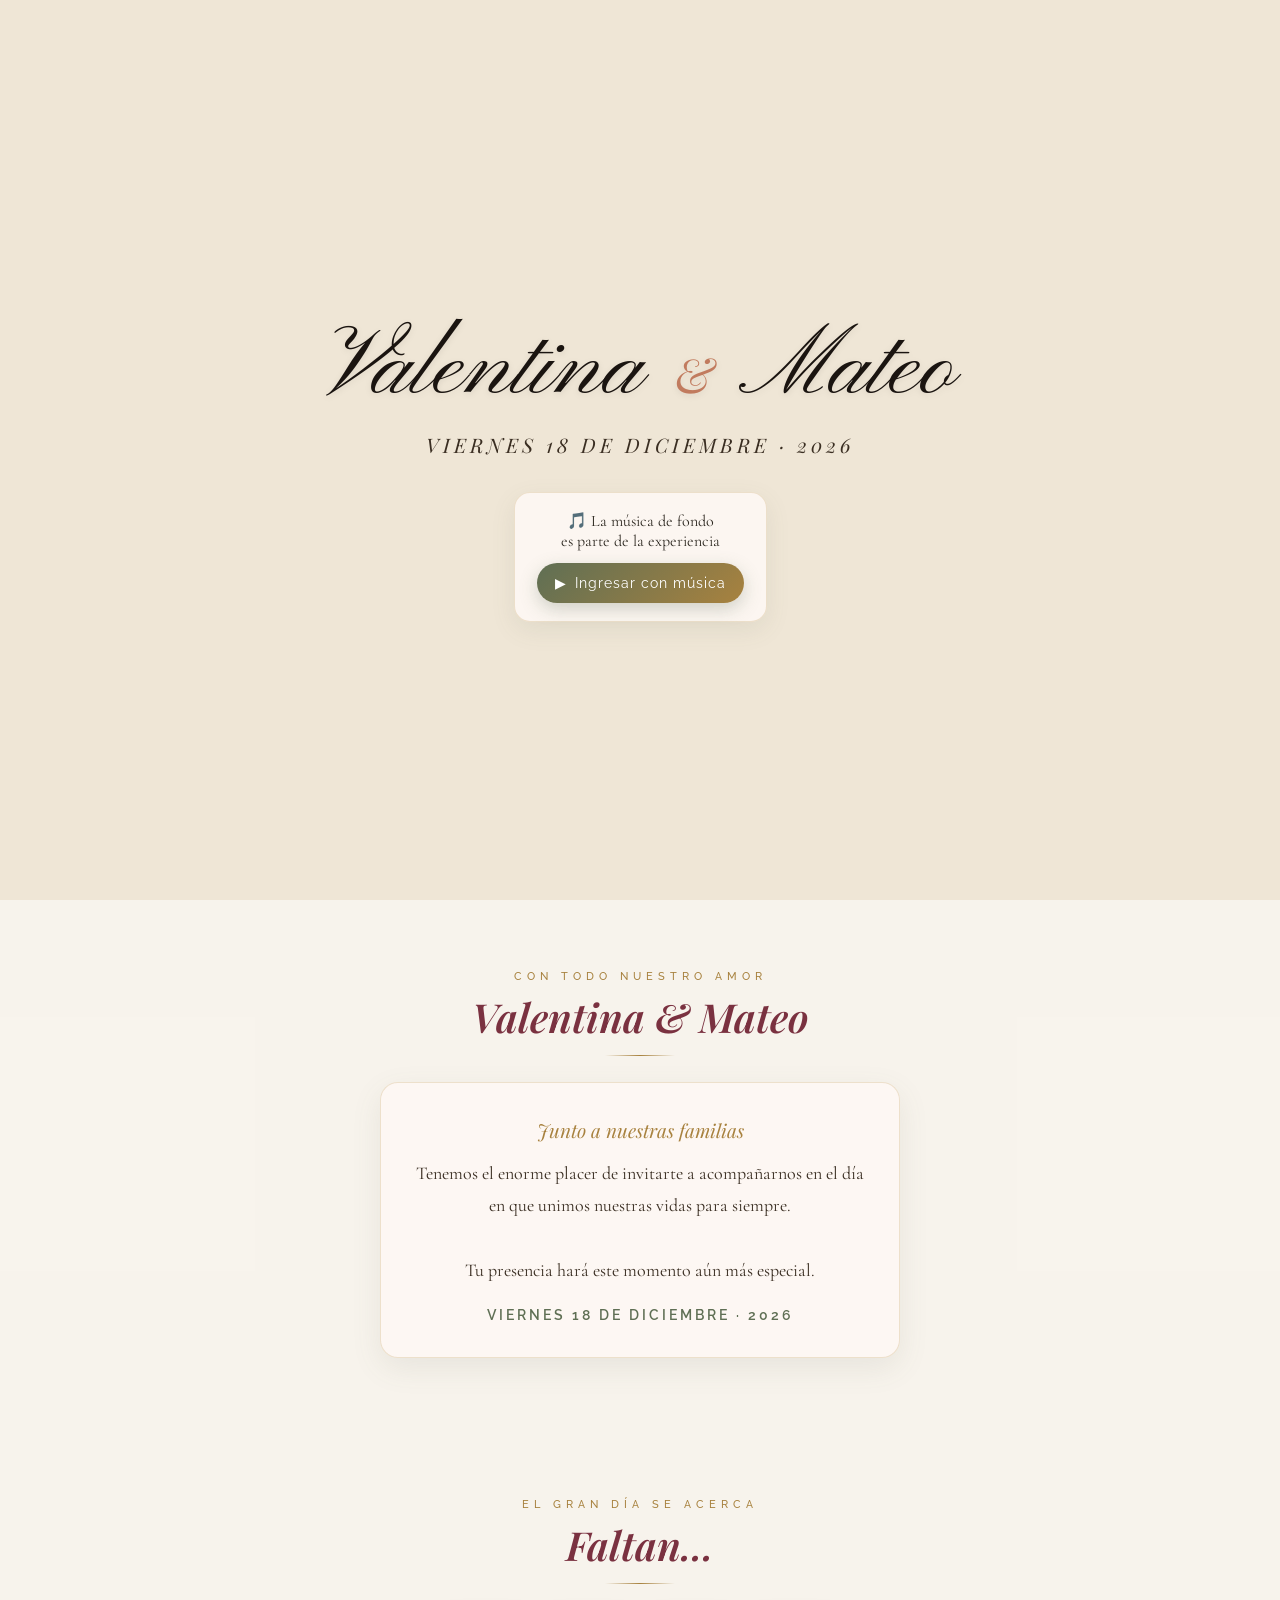
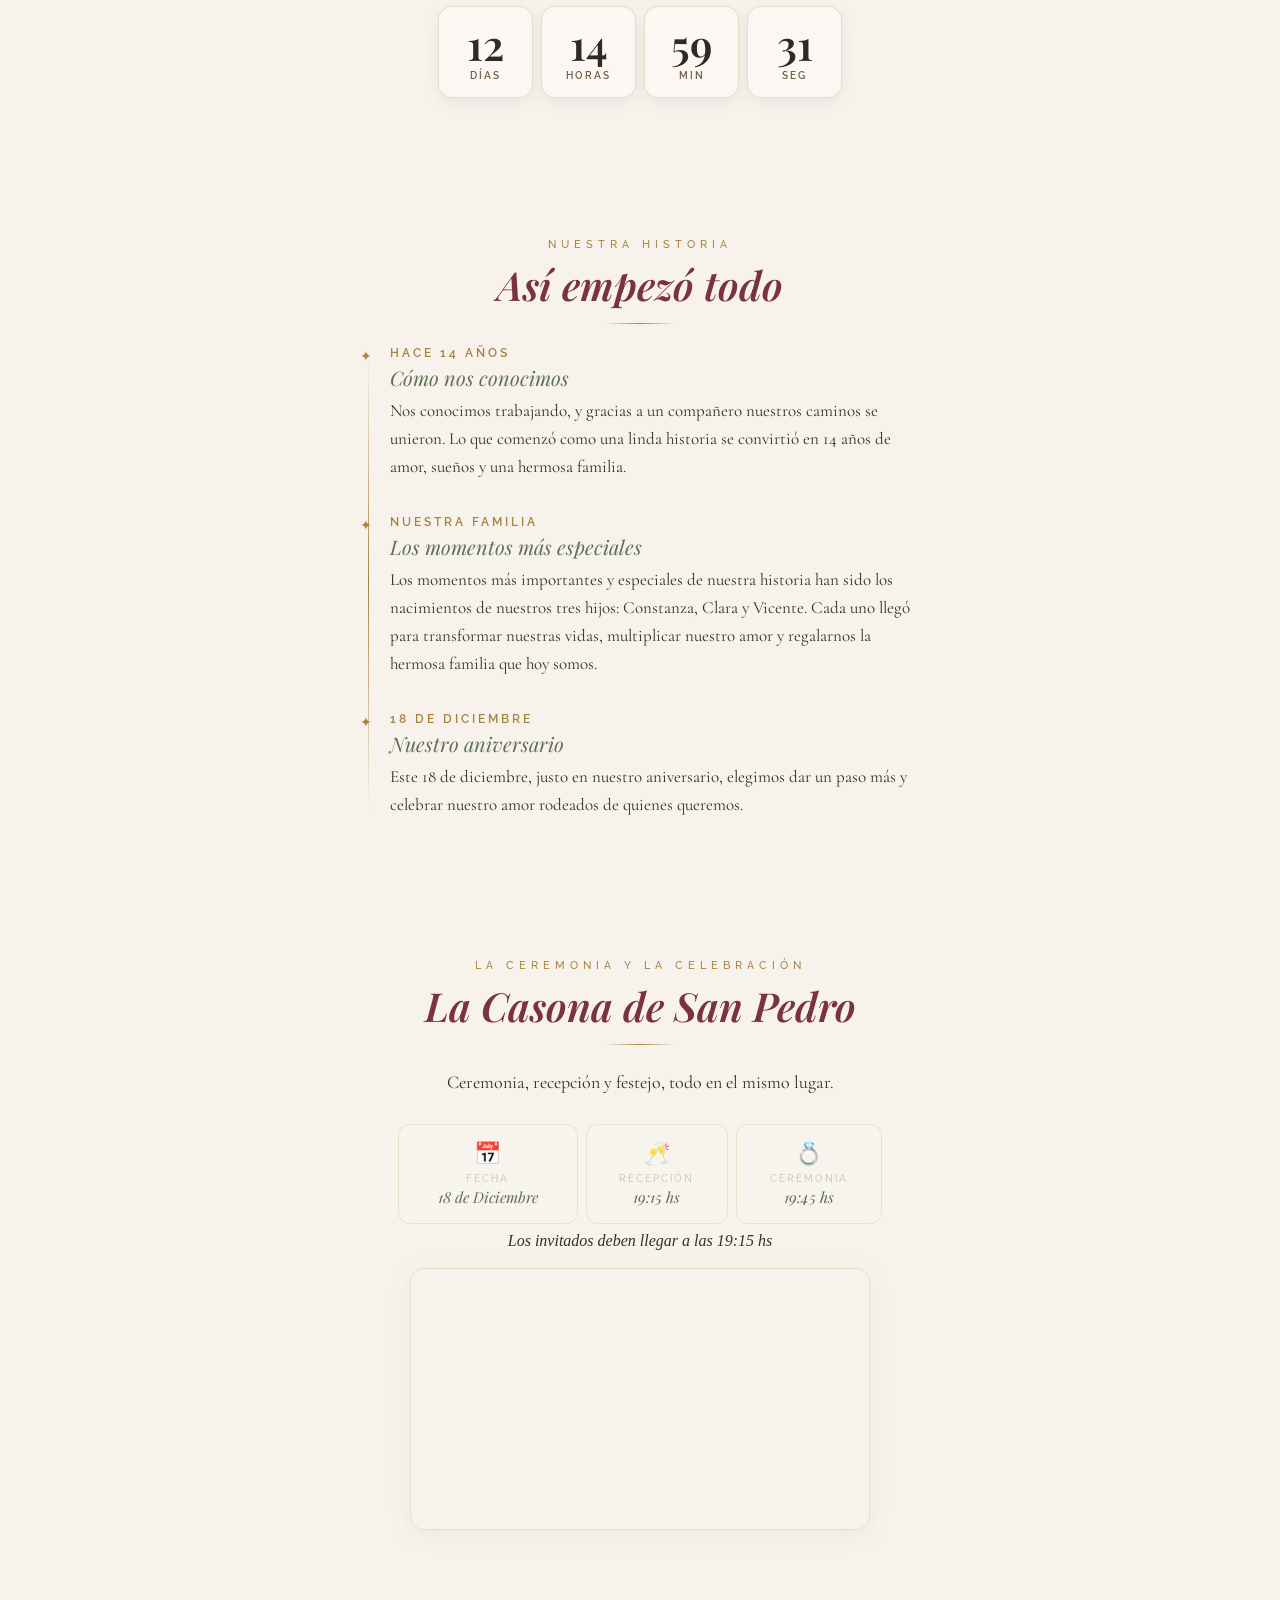
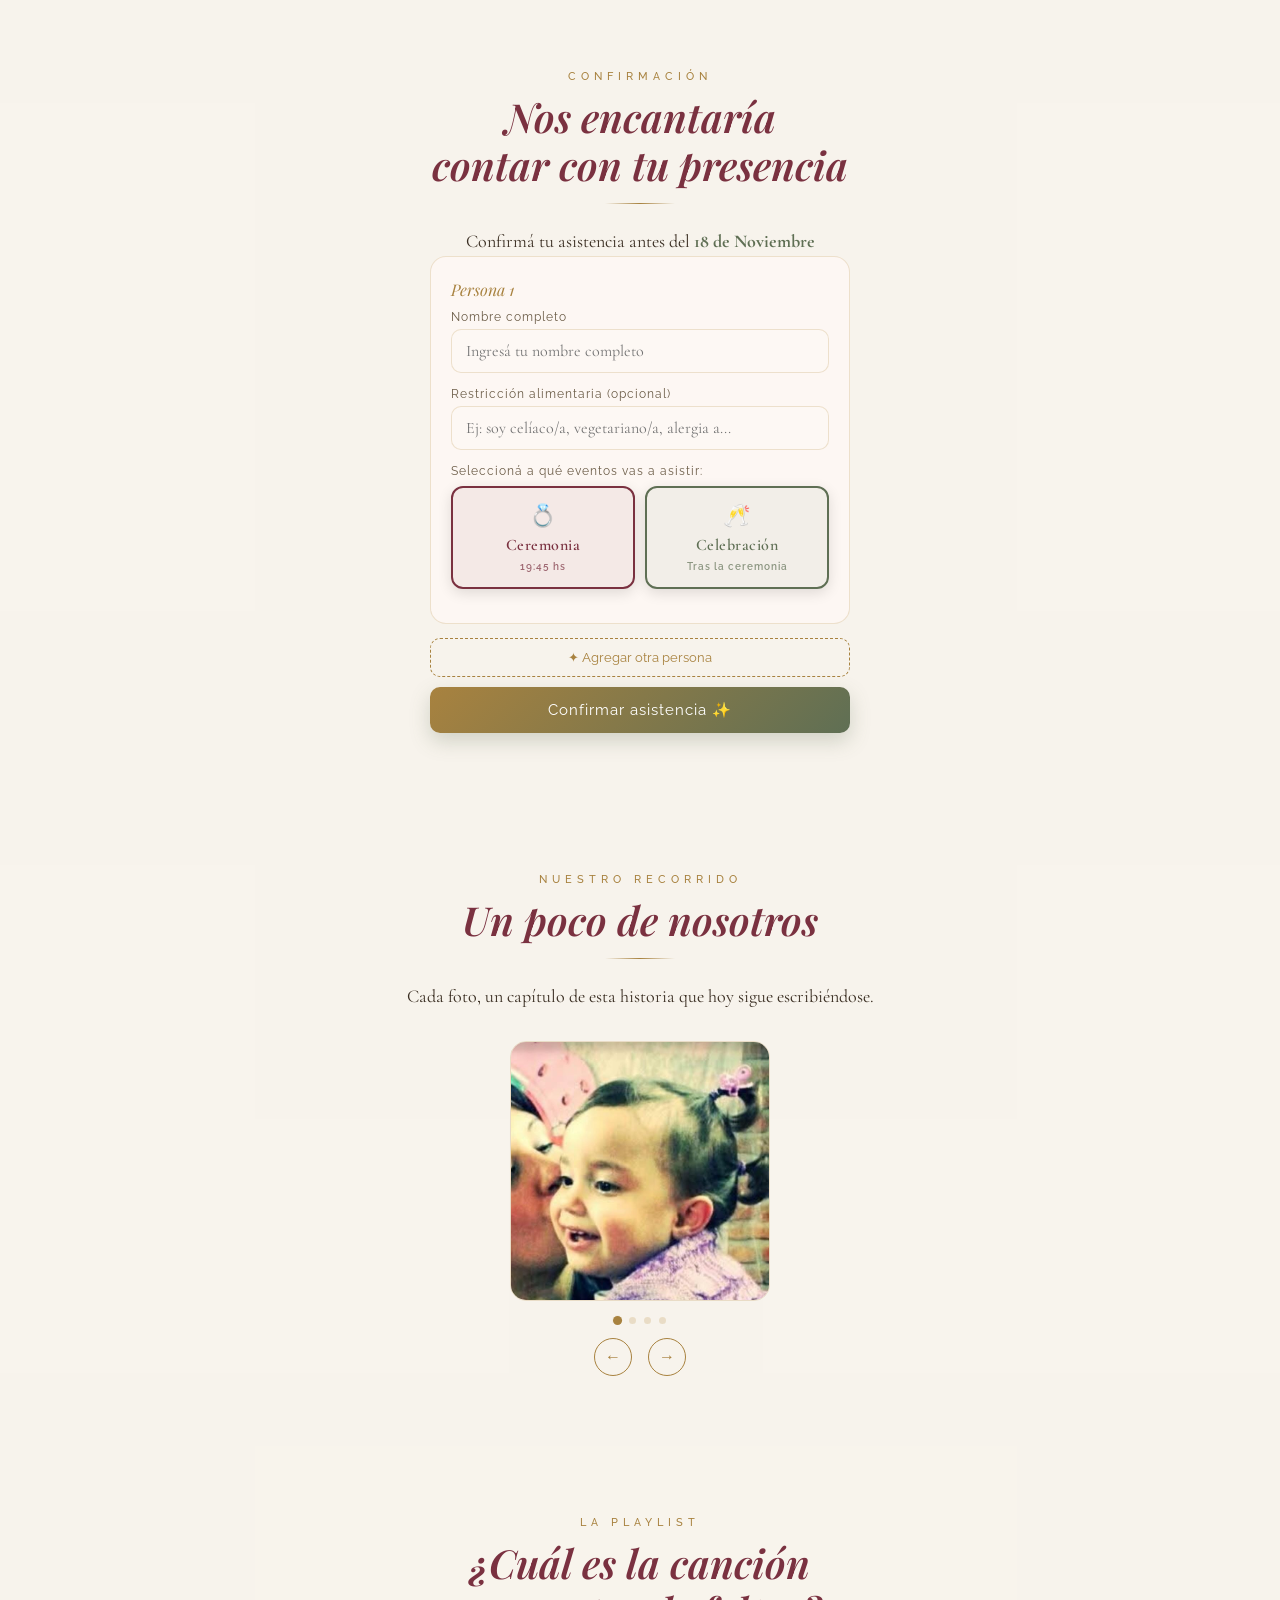
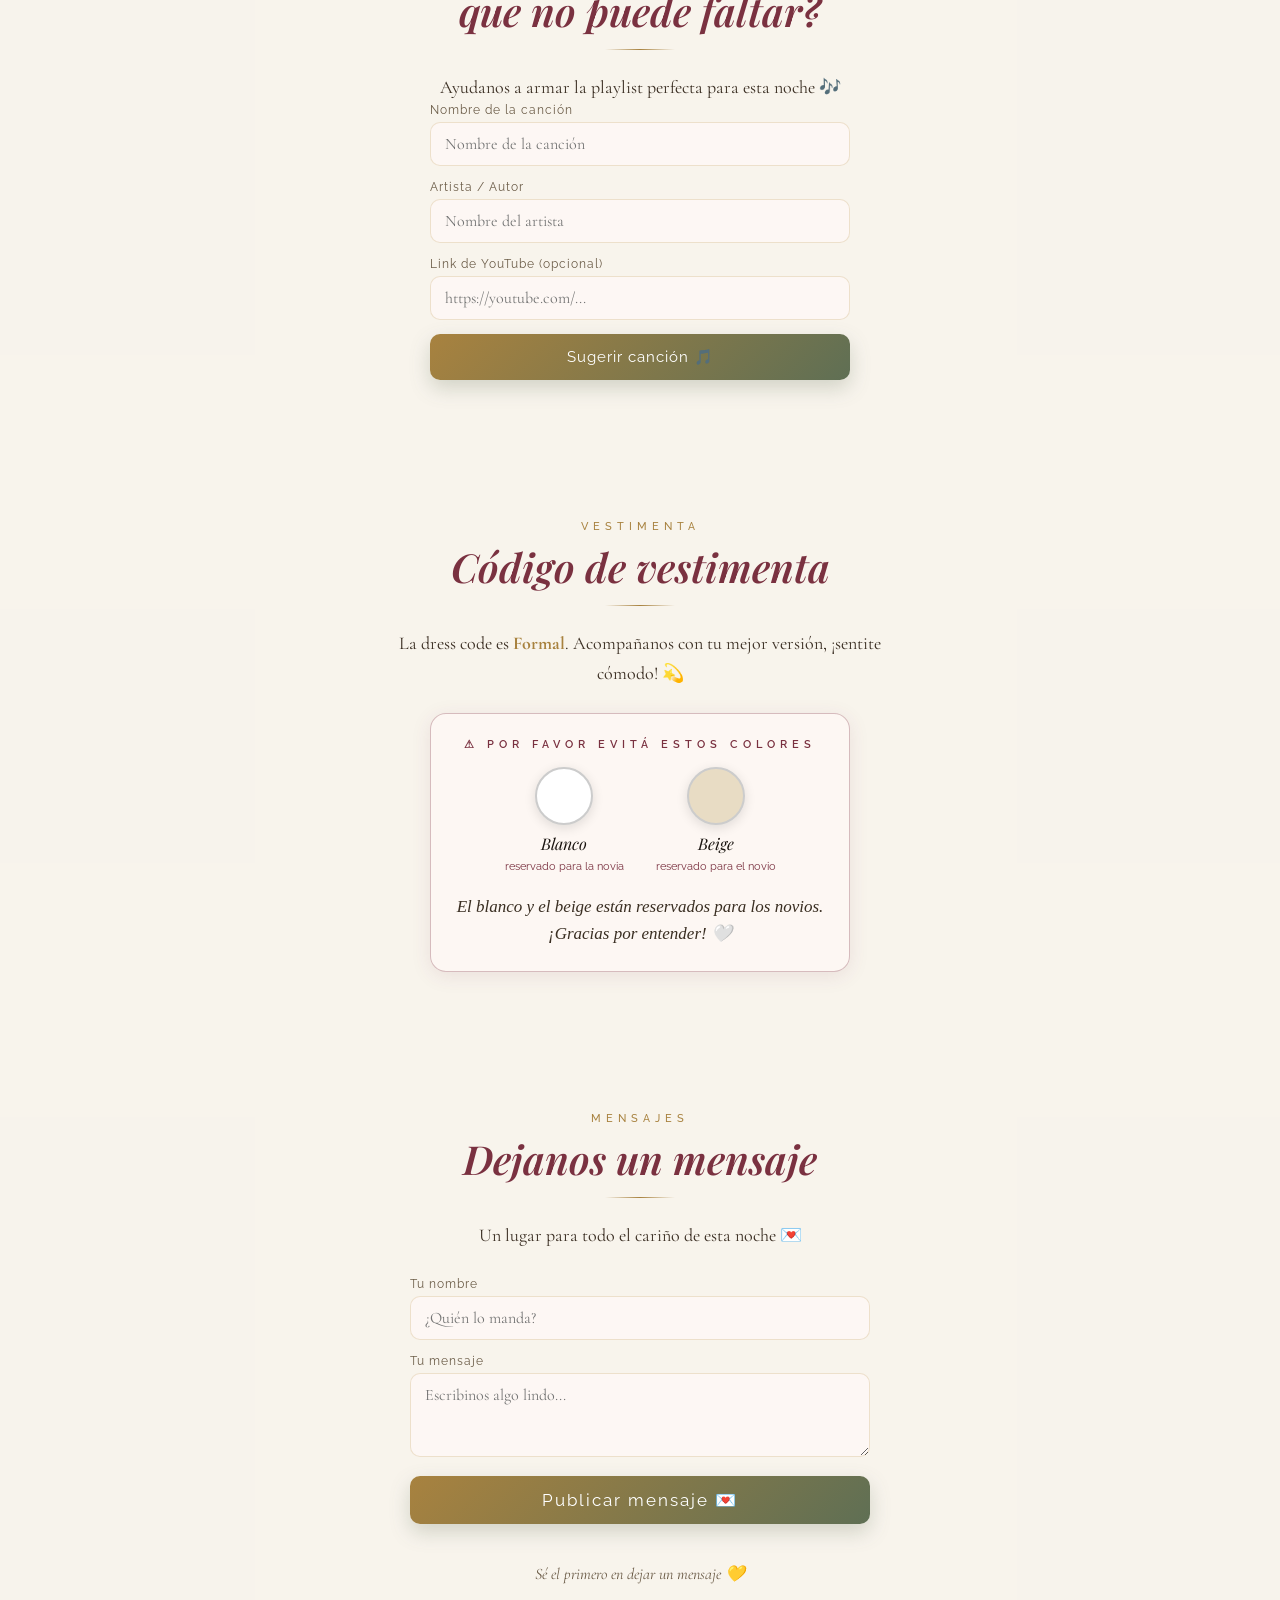
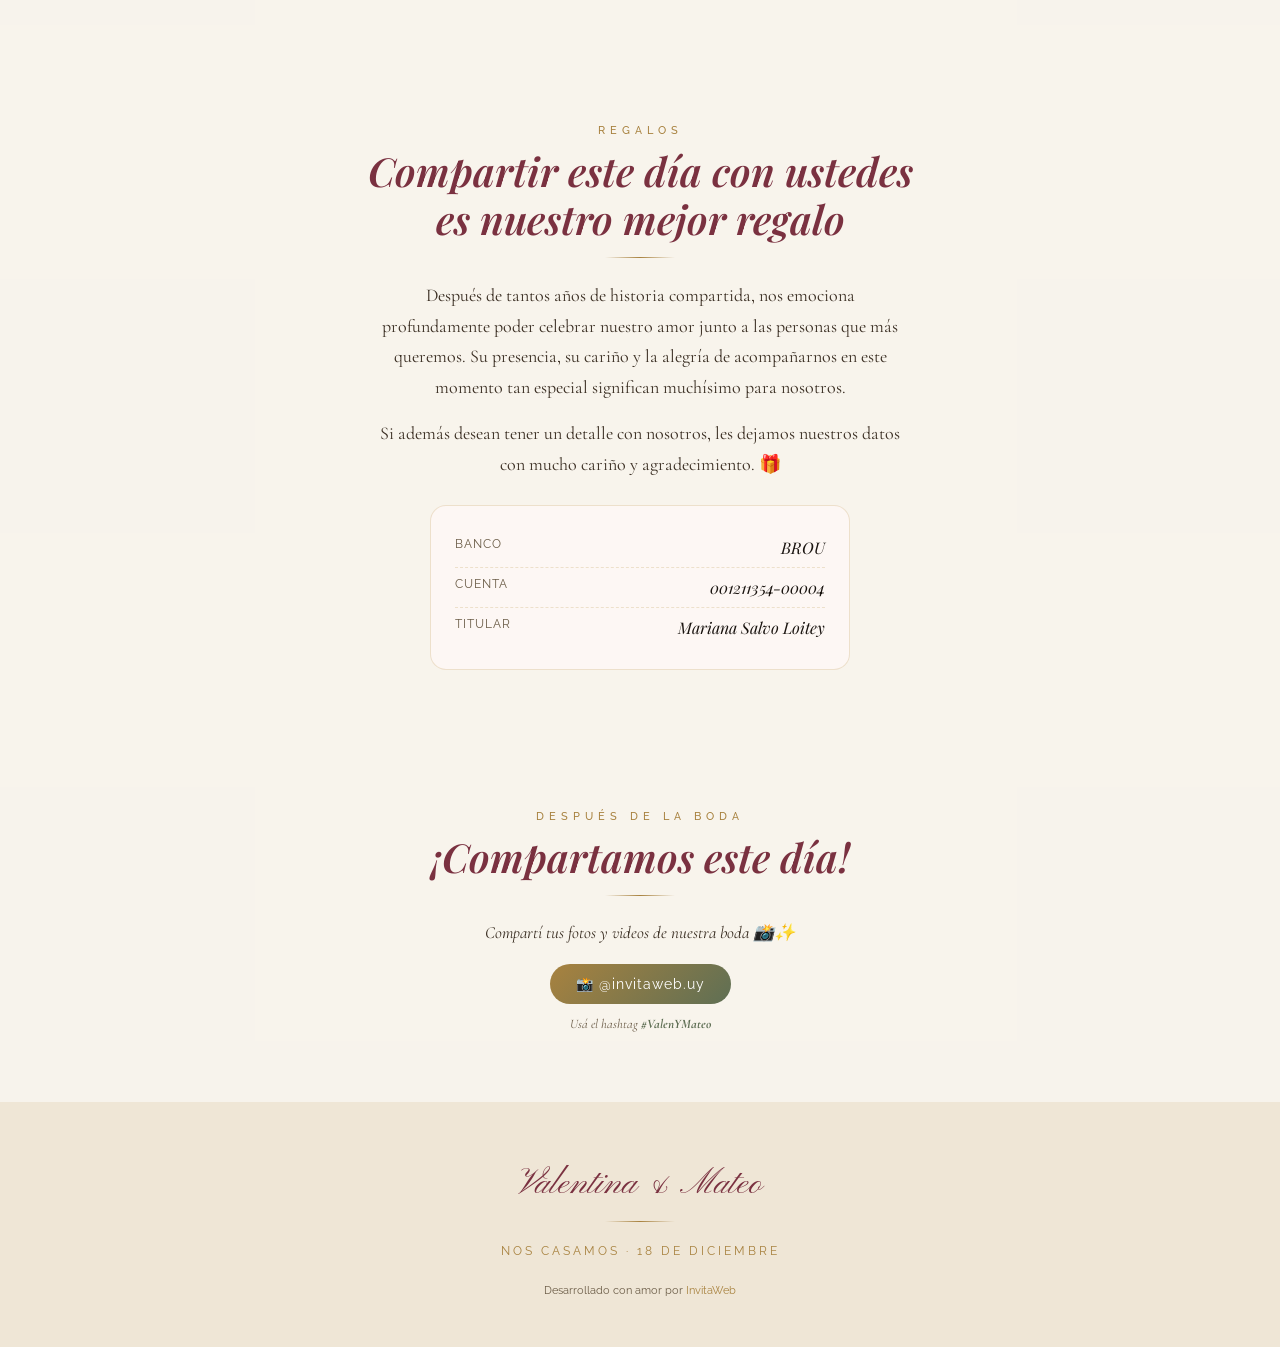
==== commit caaffb81: "Update invitacion.html" ====
--- a/invitacion.html
+++ b/invitacion.html
@@ -212,7 +212,7 @@
 <section id="hero">
 <div id="hero-bg-photo"></div>
 <p style="font-family:'Playfair Display',serif;font-style:italic;font-size:clamp(15px,3.8vw,19px);color:var(--gold-strong);letter-spacing:3px;margin-bottom:14px;opacity:0;animation:fadeUp 1s .1s forwards;">Una noche que nunca olvidaremos</p>
-<h1 class="hero-names">Valentina<span class="hero-amp">&amp;</span>Mateo</h1>
+<h1 class="hero-names">Valentina <span class="hero-amp">&amp;</span> Mateo</h1>
 <p class="hero-sub">Viernes 18 de Diciembre · 2026</p>
 <div class="music-btn-wrap">
 <div class="music-card">
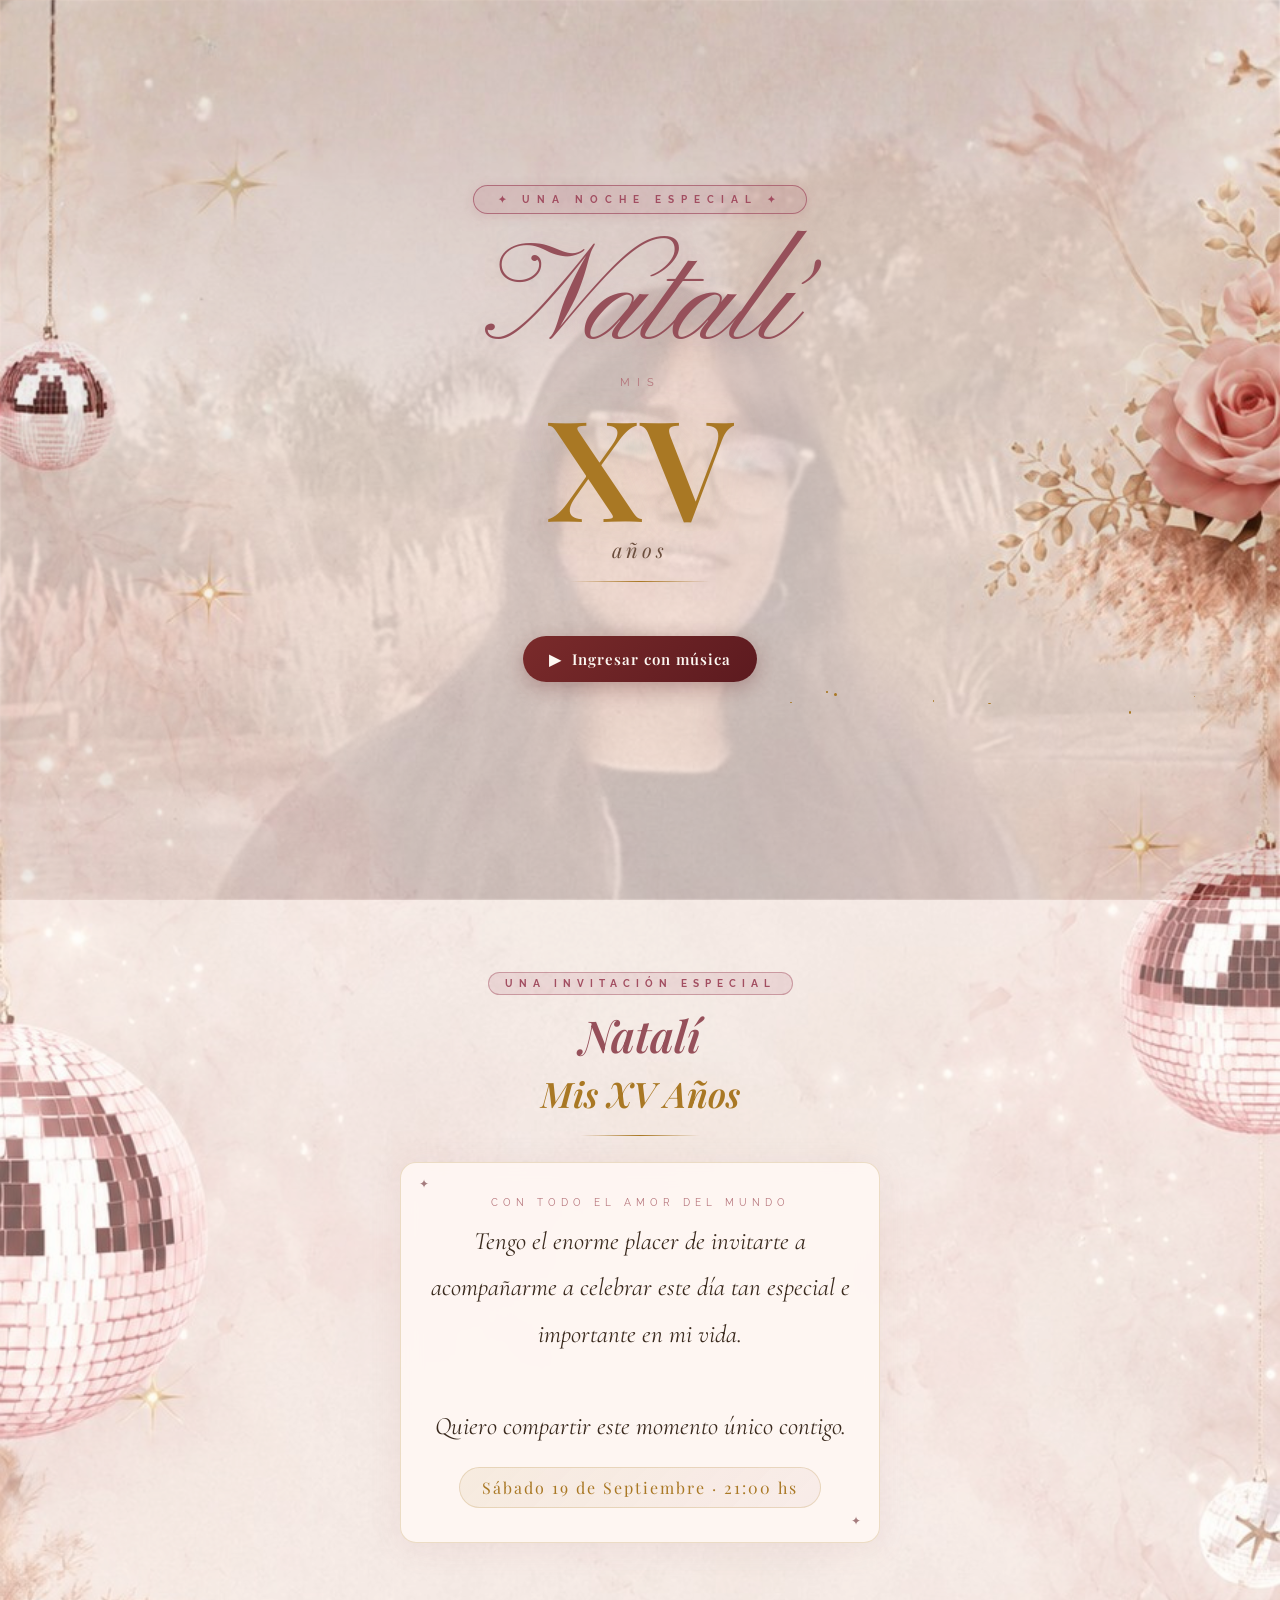
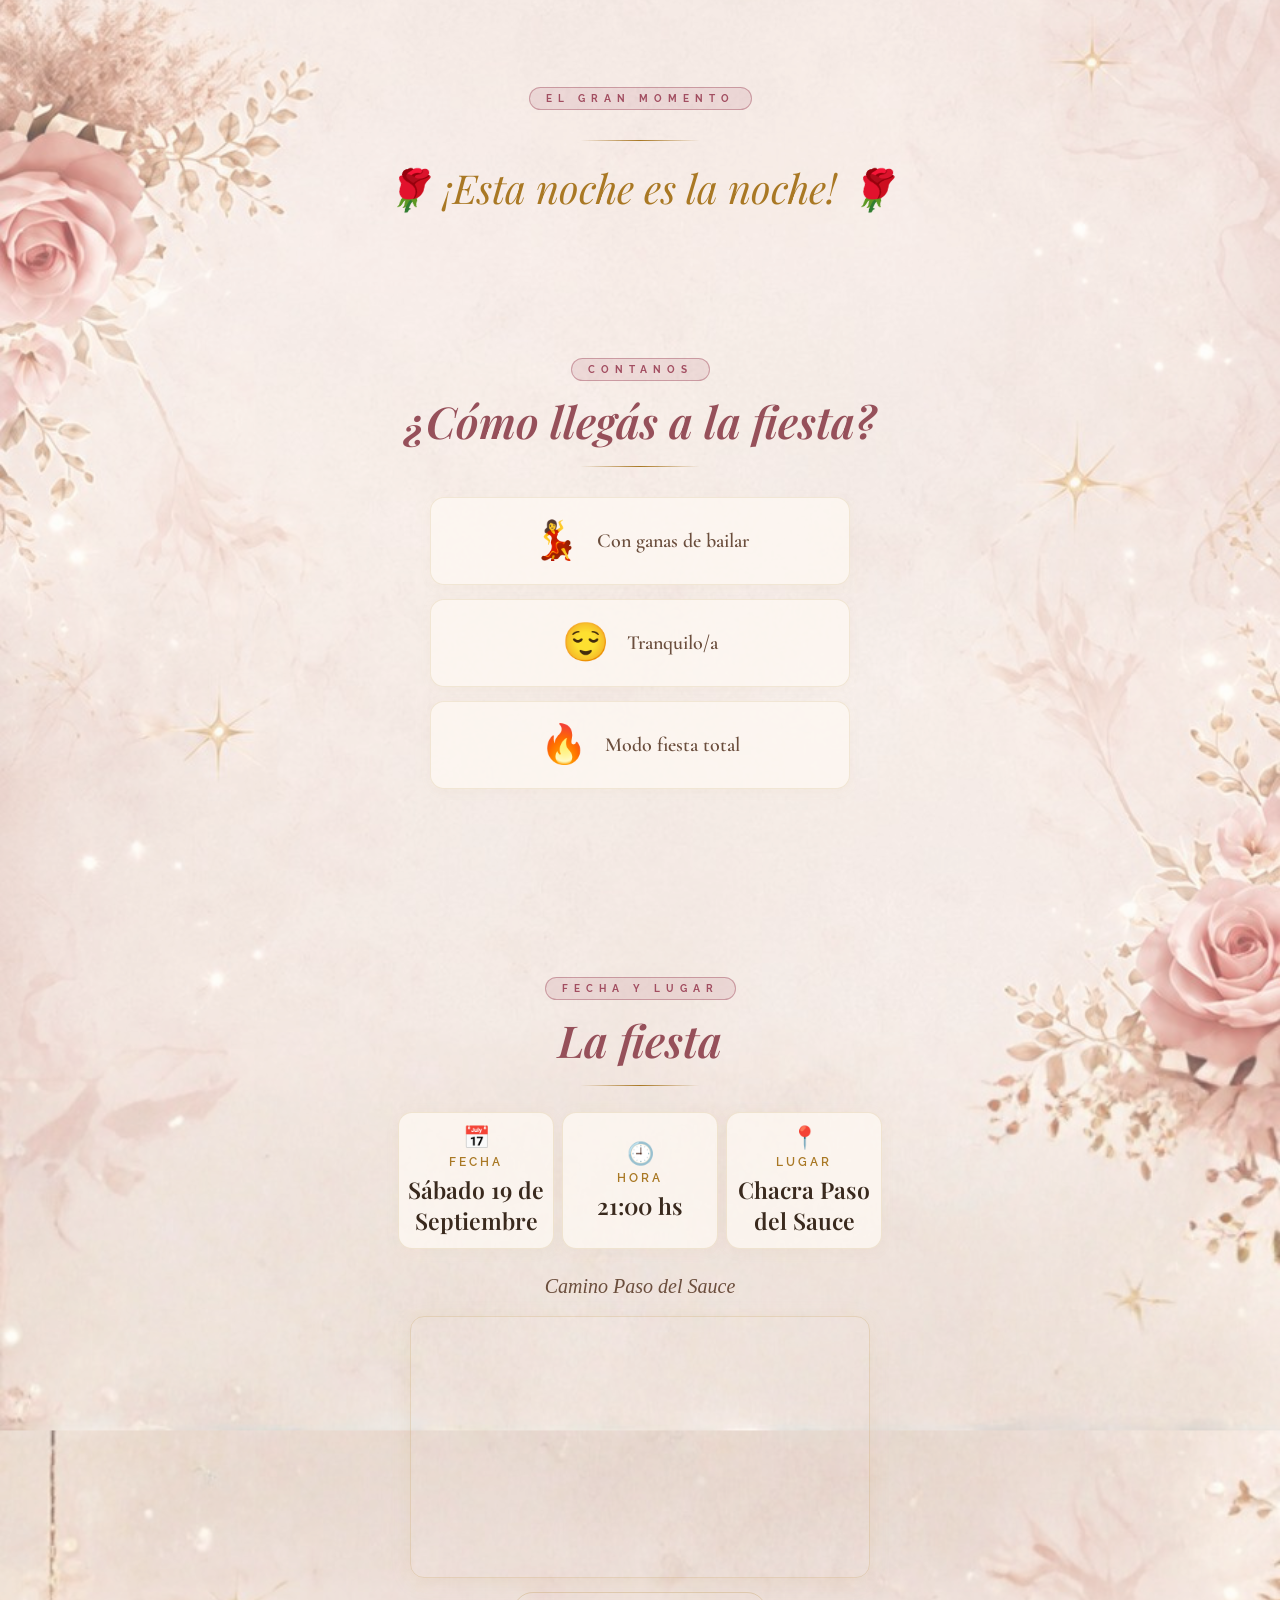
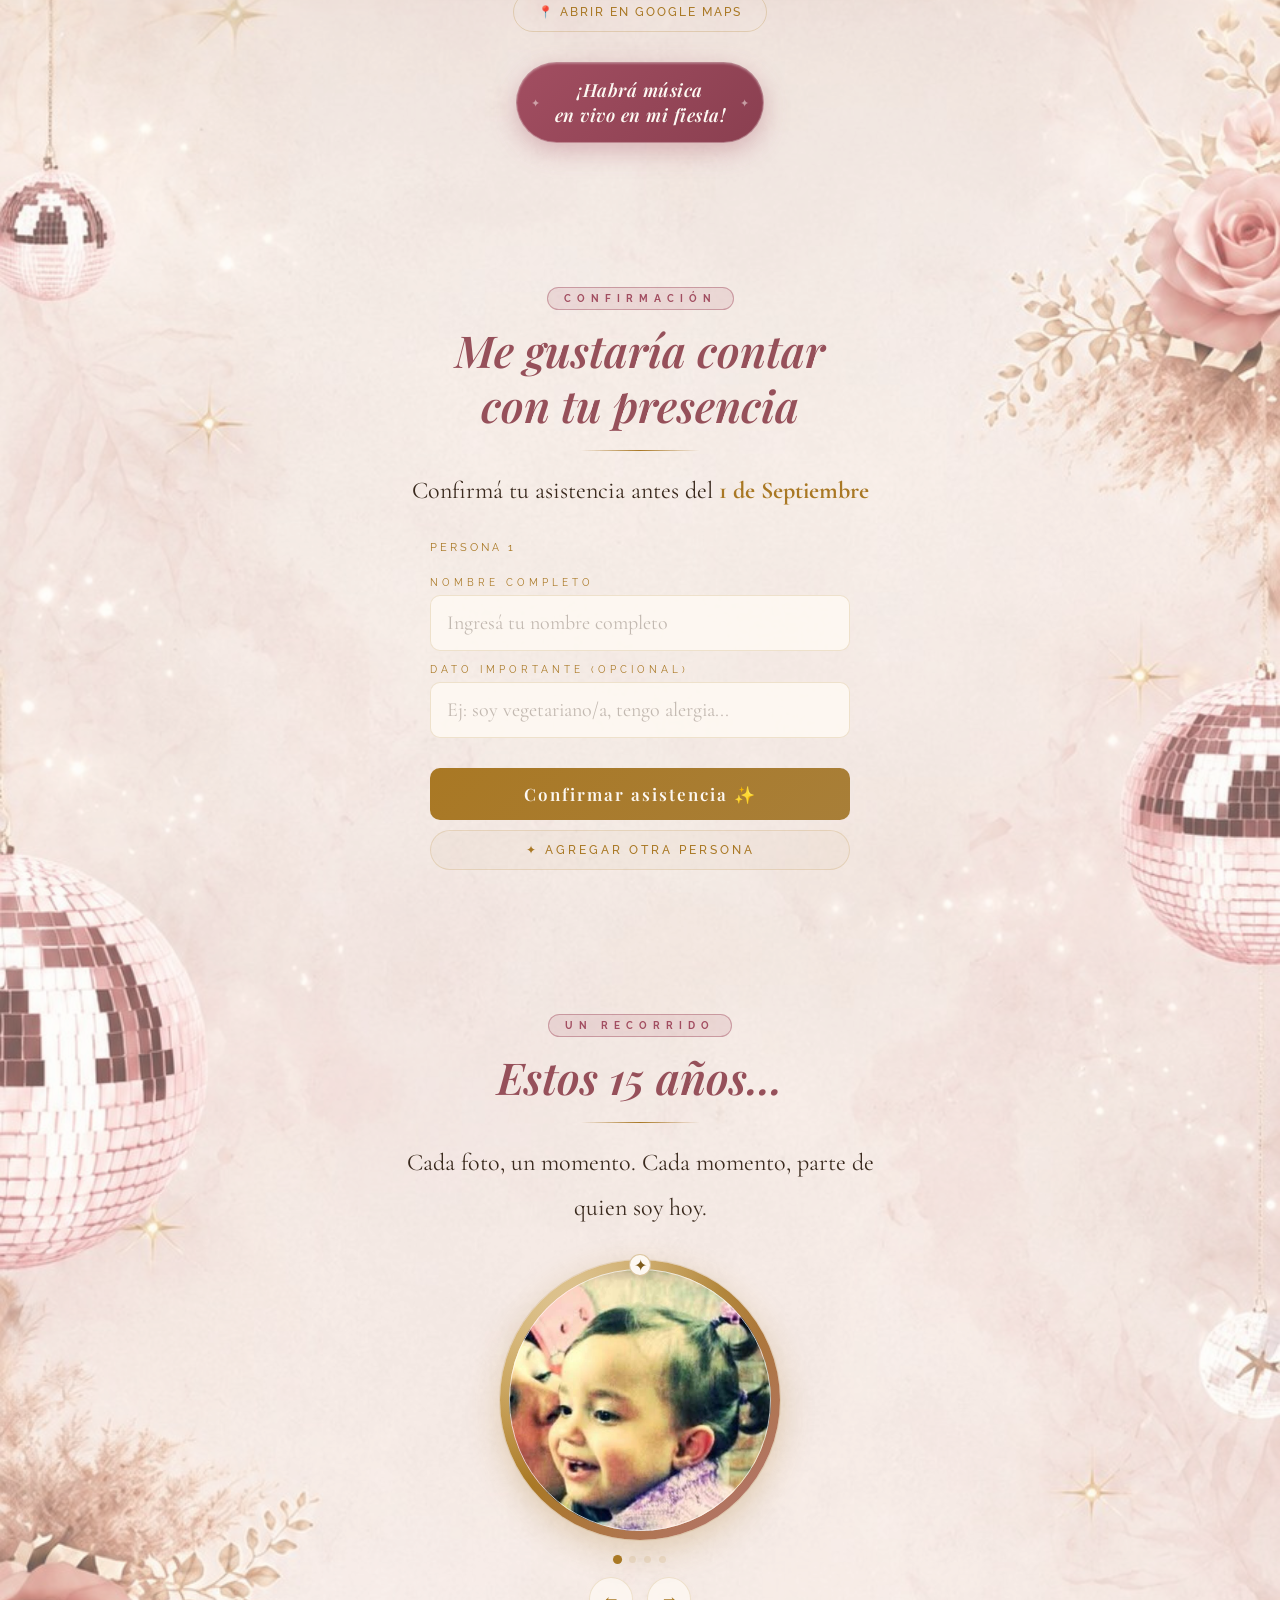
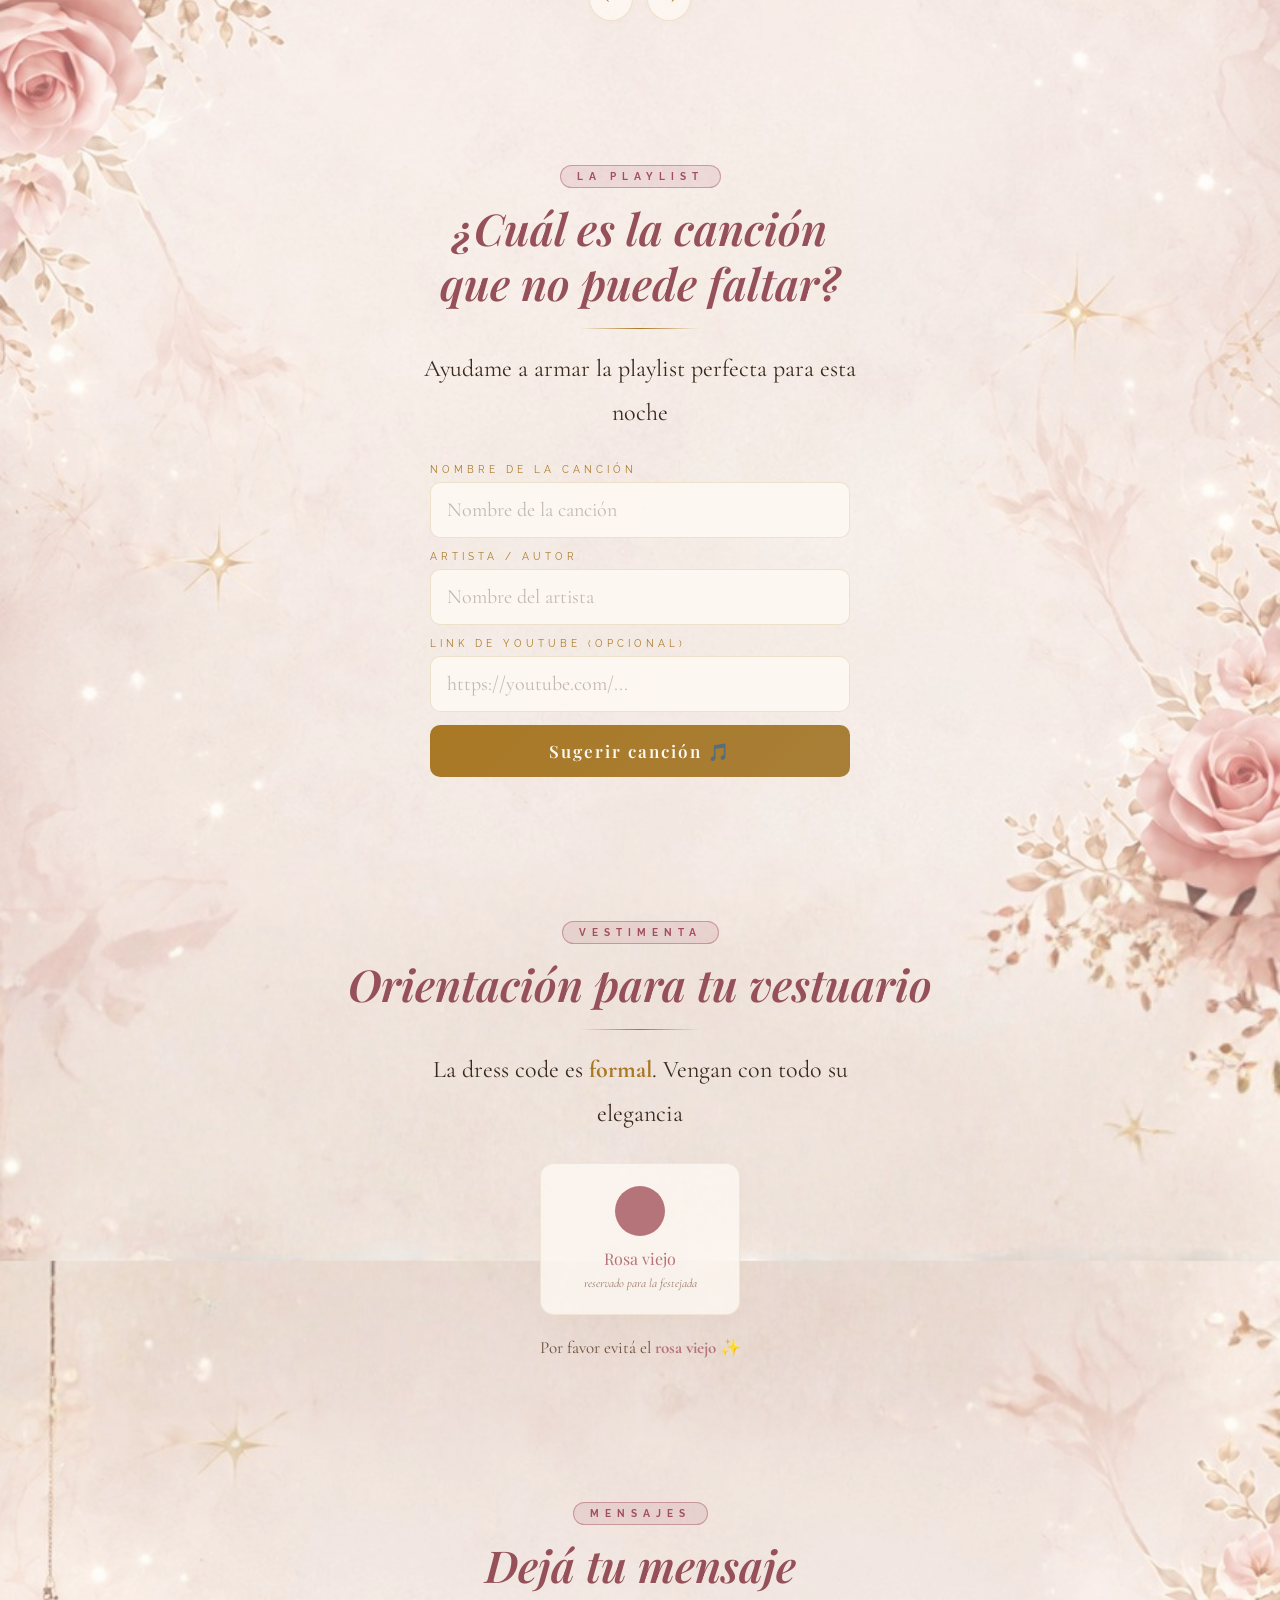
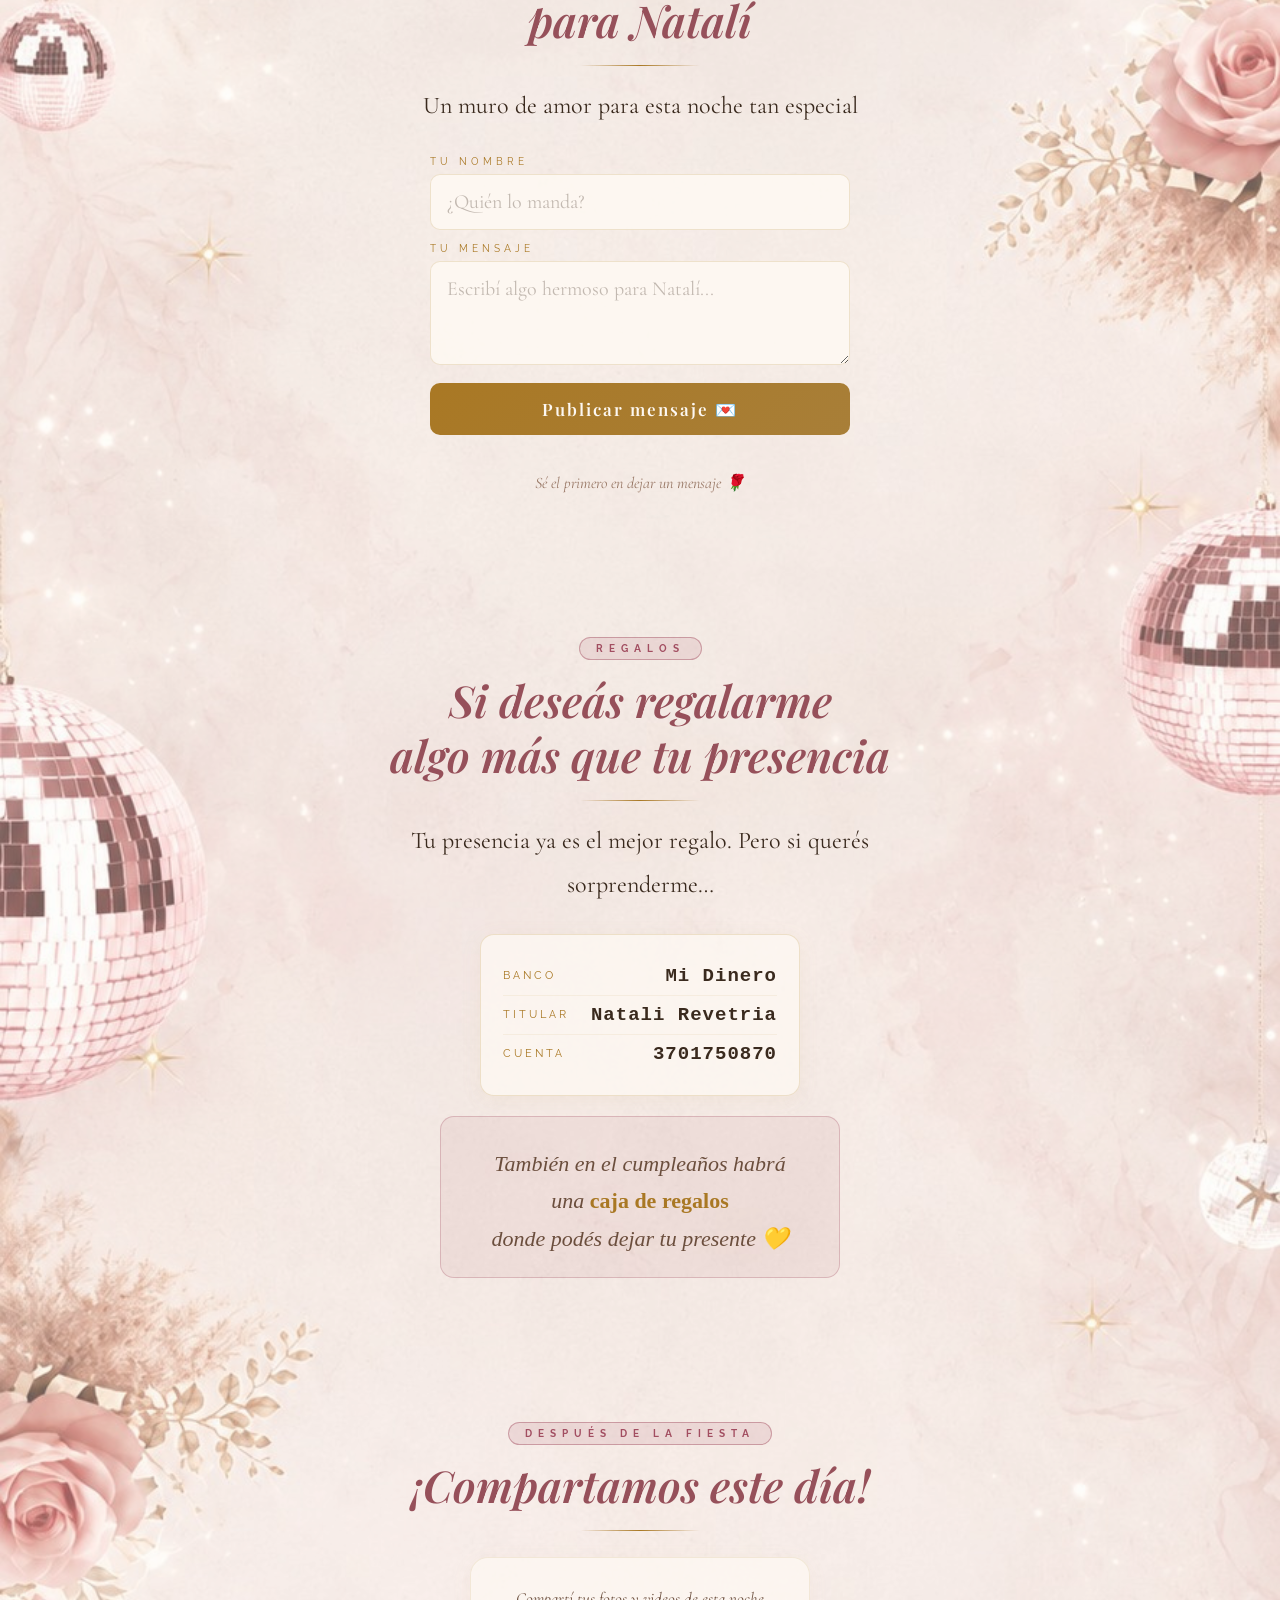
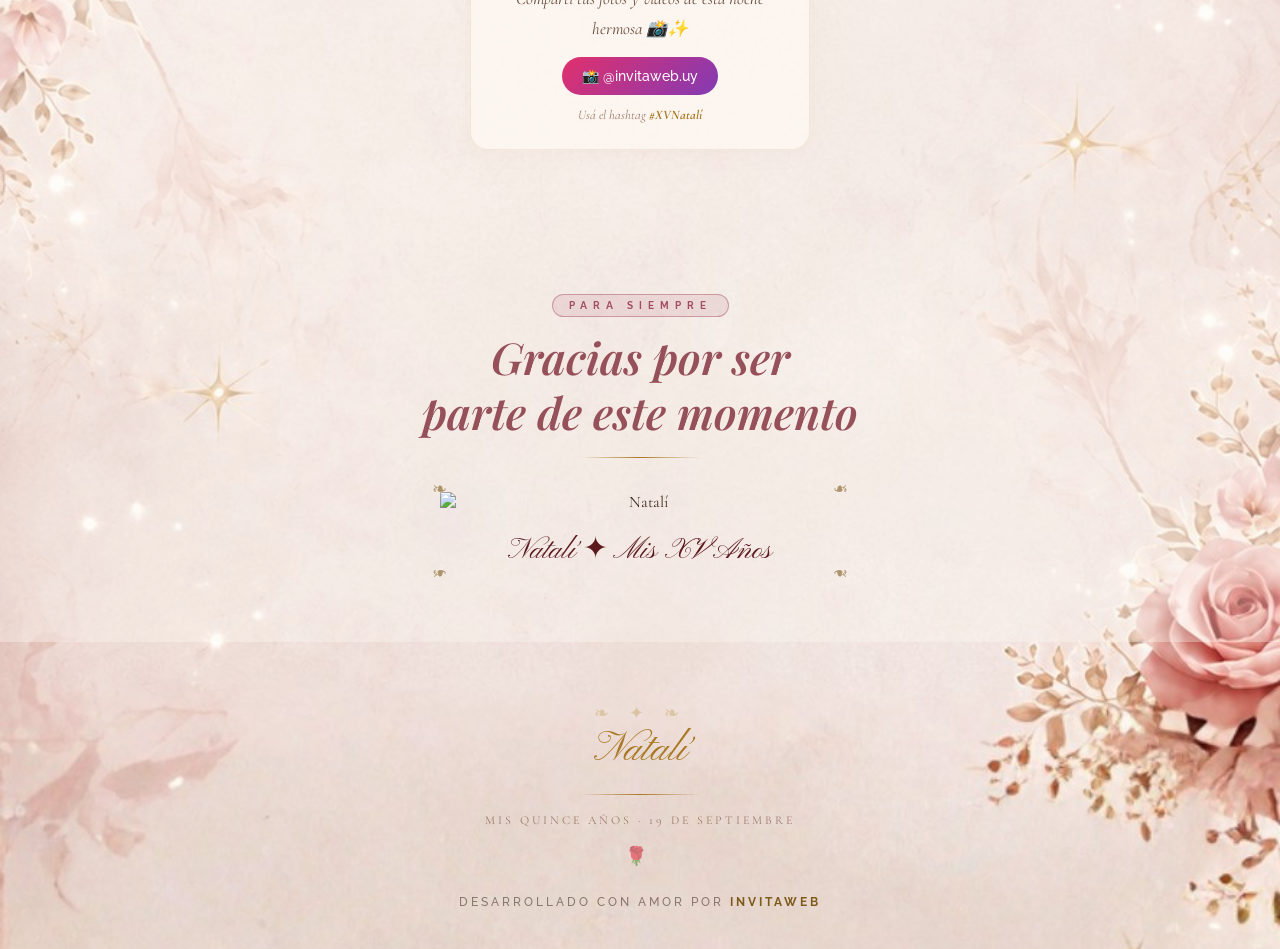
==== commit 89a301e5: "Update invitacion.html" ====
--- a/invitacion.html
+++ b/invitacion.html
@@ -1,252 +1,62 @@
+
 <!DOCTYPE html>
 <html lang="es">
 <head>
 <meta charset="utf-8"/>
 <meta content="width=device-width, initial-scale=1.0" name="viewport"/>
-<title>Valentina &amp; Mateo · Nos casamos</title>
-<meta content="Valentina &amp; Mateo se casan 🌿" property="og:title"/>
-<meta content="Nos encantaría contar con tu presencia. Viernes 18 de Diciembre · Ceremonia 19:45 hs" property="og:description"/>
-<link href="https://fonts.googleapis.com/css2?family=Playfair+Display:ital,wght@0,400;0,600;1,400;1,600&family=Cormorant+Garamond:ital,wght@0,300;0,400;0,500;1,300;1,400&family=IM+Fell+English:ital@0;1&family=Raleway:wght@300;400;500&family=Pinyon+Script&display=swap" rel="stylesheet"/>
-<style>
-*,*::before,*::after{box-sizing:border-box;margin:0;padding:0;}
-html{scroll-behavior:smooth;}
-:root{
-  --sage:#8a9a7e; --sage-deep:#5f6f54;
-  --gold:#c9a96e; --gold-strong:#a8823f;
-  --wine:#7a3140; --terracota:#c17b5e; --blush:#c98d94;
-  --cream:#fdf8f4; --beige:#f3ece0; --beige2:#eae2d2;
-  --dark:#2f2a22; --dark2:#443c2f;
-  --text:#1a1410; --text2:#3a2e22; --text3:#6b5c47;
-  --card-bg:rgba(253,248,244,0.90); --card-border:rgba(201,169,110,0.3);
-}
-body{
-  background-color:#efe6d6;
-  background-image:url('img/bg-boda.png');
-  background-size:100% auto;
-  background-repeat:repeat-y;
-  background-attachment:scroll;
-  font-family:'Cormorant Garamond',serif;color:#2f2a22;overflow-x:hidden;
-}
-::-webkit-scrollbar{width:4px;}
-::-webkit-scrollbar-track{background:var(--beige);}
-::-webkit-scrollbar-thumb{background:var(--gold-strong);border-radius:2px;}
-
-/* CONFETI / PÉTALOS — paleta variada dorado, vino, terracota, salvia */
-#petals{position:fixed;inset:0;pointer-events:none;z-index:5;}
-.petal{position:absolute;top:-20px;animation:petalFall linear infinite;opacity:0;box-shadow:0 0 6px 1px rgba(255,255,255,.55);}
-@keyframes petalFall{
-  0%{transform:translateY(0) rotate(0deg) translateX(0);opacity:.65;}
-  50%{transform:translateY(50vh) rotate(210deg) translateX(16px);opacity:.42;}
-  100%{transform:translateY(108vh) rotate(390deg) translateX(-12px);opacity:0;}
-}
-
-h1,h2{font-weight:400;}
-.gold-line{width:70px;height:1px;margin:14px auto 22px;background:linear-gradient(90deg,transparent,var(--gold-strong),transparent);}
-.sec-tag{display:block;text-align:center;font-family:'Raleway',sans-serif;font-size:11px;letter-spacing:5px;text-transform:uppercase;color:var(--gold-strong);margin-bottom:10px;font-weight:500;}
-.sec-title{font-family:'Playfair Display',serif;font-size:clamp(26px,6vw,40px);font-weight:600;color:var(--wine);line-height:1.2;font-style:italic;text-align:center;}
-.sec-body{text-align:center;max-width:520px;margin:0 auto;font-size:18px;color:var(--text2);line-height:1.7;}
-.section{padding:70px 20px;position:relative;background:rgba(255,255,255,0.55);}
-.s-dark{}
-
-
-.s-sage{}
-
-/* HERO */
-#hero{position:relative;min-height:100vh;display:flex;flex-direction:column;align-items:center;justify-content:center;text-align:center;overflow:hidden;background:transparent;padding:40px 20px;}
-#hero-bg-photo{position:absolute;inset:0;background-image:url('img/boda-portada.jpg');background-size:cover;background-position:center top;opacity:.13;filter:blur(2px) saturate(.7) sepia(.15);z-index:0;}
-#hero>*:not(#hero-bg-photo){position:relative;z-index:1;}
-.hero-badge{font-family:'Playfair Display',serif;font-size:clamp(13px,3.5vw,17px);font-style:italic;letter-spacing:4px;color:var(--gold-strong);background:transparent;border:none;padding:0;margin-bottom:16px;font-weight:400;box-shadow:none;}
-.hero-corner{position:absolute;font-size:clamp(24px,5vw,34px);opacity:.5;z-index:0;}
-.hero-corner.tl{top:26px;left:20px;color:var(--wine);}
-.hero-corner.tr{top:26px;right:20px;color:var(--sage-deep);transform:scaleX(-1);}
-.hero-portrait-wrap{display:flex;justify-content:center;margin:0 0 20px;}
-.hero-portrait{position:relative;width:clamp(140px,36vw,188px);height:clamp(140px,36vw,188px);border-radius:50%;padding:5px;background:conic-gradient(from 180deg,var(--wine),var(--gold-strong),var(--sage-deep),var(--terracota),var(--wine));box-shadow:0 10px 30px rgba(95,111,84,.28);}
-.hero-portrait img{width:100%;height:100%;border-radius:50%;object-fit:cover;object-position:center top;display:block;border:4px solid var(--cream);}
-.hero-portrait.no-photo{background:linear-gradient(135deg,var(--gold-strong),var(--sage-deep));display:flex;align-items:center;justify-content:center;}
-.hero-portrait.no-photo img{display:none;}
-.hero-portrait.no-photo::after{content:'🌿';font-size:40px;}
-.hero-names{font-family:'Pinyon Script',cursive;font-size:clamp(56px,15vw,96px);line-height:1.1;color:#1a1410;filter:drop-shadow(0 2px 3px rgba(0,0,0,.08));}
-.hero-amp{font-family:'Cormorant Garamond',serif;font-style:italic;color:var(--gold-strong);font-size:.7em;margin:0 10px;}
-.hero-amp{font-family:'Playfair Display',serif;font-style:italic;color:var(--terracota);-webkit-text-fill-color:var(--terracota);font-size:.5em;margin:0 8px;}
-.hero-sub{font-family:'Playfair Display',serif;font-style:italic;font-size:clamp(15px,4vw,20px);letter-spacing:4px;color:var(--text2);text-transform:uppercase;margin-top:8px;}
-.music-btn-wrap{margin-top:34px;display:flex;justify-content:center;}
-.music-card{background:var(--card-bg);border:1px solid var(--card-border);border-radius:16px;padding:18px 22px;box-shadow:0 8px 24px rgba(95,111,84,.1);max-width:300px;}
-.btn-music{margin-top:12px;width:100%;background:linear-gradient(135deg,var(--sage-deep),var(--gold-strong));color:#fff;border:none;padding:12px 18px;border-radius:30px;font-family:'Raleway',sans-serif;font-size:14px;letter-spacing:1px;cursor:pointer;display:flex;align-items:center;justify-content:center;gap:8px;box-shadow:0 6px 18px rgba(95,111,84,.28);}
-.audio-playing{display:none;align-items:center;justify-content:center;gap:2px;margin-top:10px;font-family:'Raleway',sans-serif;font-size:11px;color:var(--text2);}
-.audio-playing.show{display:flex;}
-.bar-anim{width:3px;background:var(--sage-deep);border-radius:2px;animation:barMove .9s ease-in-out infinite;}
-@keyframes barMove{0%,100%{height:5px;}50%{height:15px;}}
-
-/* INVITE CARD */
-.invite-card{max-width:520px;margin:26px auto 0;background:var(--card-bg);border:1px solid var(--card-border);border-radius:18px;padding:34px 26px;text-align:center;box-shadow:0 10px 30px rgba(95,111,84,.1);}
-.invite-who{font-family:'Playfair Display',serif;font-style:italic;font-size:19px;color:var(--gold-strong);margin-bottom:14px;}
-.invite-text{font-size:18px;line-height:1.8;color:var(--text2);}
-.invite-date{margin-top:20px;font-family:'Raleway',sans-serif;font-size:14px;letter-spacing:3px;text-transform:uppercase;color:var(--sage-deep);font-weight:600;}
-
-/* COUNTDOWN */
-.countdown-grid{display:table;width:100%;max-width:420px;margin:20px auto 0;border-collapse:separate;border-spacing:8px 0;}
-.count-box{display:table-cell;width:25%;text-align:center;vertical-align:middle;background:rgba(253,248,244,0.88);border:1px solid rgba(201,169,110,.35);border-radius:14px;padding:16px 6px;box-shadow:0 4px 16px rgba(0,0,0,.06);}
-.count-num{display:block;font-family:'Playfair Display',serif;font-size:clamp(28px,7vw,42px);color:#2f2a22;font-weight:600;line-height:1;}
-.count-label{display:block;font-family:'Raleway',sans-serif;font-size:10px;letter-spacing:2px;text-transform:uppercase;color:var(--text3);margin-top:5px;font-weight:600;}
-#event-arrived{display:none;text-align:center;font-family:'Playfair Display',serif;font-style:italic;font-size:22px;color:var(--gold);}
-
-/* NUESTRA HISTORIA */
-.timeline{max-width:560px;margin:10px auto 0;position:relative;padding-left:30px;}
-.timeline::before{content:'';position:absolute;left:8px;top:6px;bottom:6px;width:1px;background:linear-gradient(180deg,transparent,var(--gold-strong),transparent);}
-.tl-item{position:relative;margin-bottom:34px;}
-.tl-item:last-child{margin-bottom:0;}
-.tl-item::before{content:'✦';position:absolute;left:-30px;top:2px;color:var(--gold-strong);font-size:14px;}
-.tl-year{font-family:'Raleway',sans-serif;font-size:12px;letter-spacing:3px;text-transform:uppercase;color:var(--gold-strong);font-weight:600;margin-bottom:4px;}
-.tl-title{font-family:'Playfair Display',serif;font-style:italic;font-size:20px;color:var(--sage-deep);margin-bottom:6px;}
-.tl-text{font-size:17px;color:var(--text2);line-height:1.65;}
-
-/* PADRES Y PADRINOS */
-.familia-grid{display:grid;grid-template-columns:1fr 1fr;gap:24px;max-width:560px;margin:10px auto 0;}
-@media(max-width:520px){.familia-grid{grid-template-columns:1fr;}}
-.familia-card{text-align:center;background:var(--card-bg);border:1px solid var(--card-border);border-radius:16px;padding:22px 16px;}
-.familia-role{font-family:'Raleway',sans-serif;font-size:11px;letter-spacing:3px;text-transform:uppercase;color:var(--gold-strong);margin-bottom:10px;font-weight:600;}
-.familia-names{font-family:'Playfair Display',serif;font-style:italic;font-size:17px;color:var(--text);line-height:1.6;}
-
-/* LUGAR / CEREMONIA / RECEPCION */
-.lugar-info{display:table;width:100%;max-width:500px;margin:26px auto 0;border-collapse:separate;border-spacing:8px 0;}
-.lugar-detail{display:table-cell;text-align:center;padding:16px 8px;background:rgba(253,248,244,.06);border:1px solid rgba(201,169,110,.25);border-radius:12px;}
-.ld-icon{display:block;font-size:22px;margin-bottom:6px;}
-.ld-label{display:block;font-family:'Raleway',sans-serif;font-size:10px;letter-spacing:2px;text-transform:uppercase;color:#c9bfa8;margin-bottom:3px;}
-.ld-val{display:block;font-family:'Playfair Display',serif;font-style:italic;font-size:15px;color:var(--gold);}
-.map-embed-wrap{max-width:460px;margin:18px auto 0;border-radius:14px;overflow:hidden;border:1px solid rgba(201,169,110,.3);box-shadow:0 4px 20px rgba(201,169,110,.15);}
-.map-embed-wrap iframe{display:block;filter:sepia(.1) saturate(.9);}
-.btn-add-more{display:inline-block;background:none;border:1px solid var(--gold-strong);color:var(--gold);padding:10px 20px;border-radius:26px;font-family:'Raleway',sans-serif;font-size:13px;letter-spacing:1px;cursor:pointer;}
-
-/* RSVP */
-.field-label{display:block;font-family:'Raleway',sans-serif;font-size:12px;letter-spacing:1px;color:var(--text3);margin-bottom:5px;}
-.rsvp-input{width:100%;padding:11px 14px;border-radius:10px;border:1px solid var(--card-border);background:var(--card-bg);font-family:'Cormorant Garamond',serif;font-size:16px;color:var(--text);margin-bottom:14px;}
-.rsvp-form{max-width:420px;margin:0 auto 14px;background:var(--card-bg);border:1px solid var(--card-border);border-radius:16px;padding:22px 20px;}
-.rsvp-person-label{font-family:'Playfair Display',serif;font-style:italic;font-size:16px;color:var(--gold-strong);margin-bottom:10px;display:flex;justify-content:space-between;align-items:center;}
-.asistencia-check{display:flex;gap:10px;margin-bottom:14px;flex-wrap:wrap;}
-.toggle-chip{
-  flex:1;min-width:120px;display:flex;align-items:center;justify-content:center;gap:7px;
-  font-family:'Raleway',sans-serif;font-size:13px;letter-spacing:.5px;font-weight:500;
-  padding:11px 14px;border-radius:24px;cursor:pointer;user-select:none;
-  border:1.5px solid rgba(201,169,110,.4);background:rgba(253,248,244,.5);color:var(--text3);
-  transition:all .2s ease;
-}
-.toggle-chip{border:2px solid var(--gold);border-radius:12px;padding:14px 18px;font-family:'Cormorant Garamond',serif;font-size:17px;cursor:pointer;transition:all .25s;background:rgba(253,248,244,.7);text-align:center;min-width:140px;}
-.toggle-chip.active{background:rgba(253,248,244,.95);box-shadow:0 4px 14px rgba(0,0,0,.12);font-weight:600;transform:translateY(-2px);}
-.toggle-chip:not(.active){opacity:.45;filter:grayscale(.4);}
-
-.toggle-chip.active .chip-icon{filter:none;opacity:1;}
-.btn-remove-person{background:none;border:none;color:#b5737a;font-size:11px;cursor:pointer;font-family:'Raleway',sans-serif;}
-.btn-add-person{background:none;border:1px dashed var(--gold-strong);color:var(--gold-strong);padding:11px;border-radius:10px;font-family:'Raleway',sans-serif;font-size:13px;cursor:pointer;}
-.btn-gold{background:linear-gradient(135deg,var(--gold-strong),var(--sage-deep));color:#fff;border:none;padding:14px;border-radius:10px;font-family:'Raleway',sans-serif;font-size:15px;letter-spacing:1px;cursor:pointer;box-shadow:0 8px 20px rgba(95,111,84,.25);}
-.sheet-loading{display:none;text-align:center;font-family:'Raleway',sans-serif;font-size:12px;color:var(--text3);margin-top:6px;}
-.sheet-loading.show{display:block;}
-.success-box{display:none;max-width:420px;margin:0 auto;text-align:center;}
-.song-success-content{background:var(--card-bg);border:1px solid var(--card-border);border-radius:18px;padding:34px 24px;position:relative;z-index:2;}
-.vinyl-spin{font-size:44px;animation:spin 4s linear infinite;}
-@keyframes spin{to{transform:rotate(360deg);}}
-.song-success-headline{font-family:'Playfair Display',serif;font-style:italic;font-size:22px;color:var(--gold-strong);margin:10px 0;}
-.success-msg{font-size:16px;color:var(--text2);}
-.music-burst{position:absolute;inset:0;pointer-events:none;z-index:1;}
-.music-note{position:absolute;left:50%;top:50%;animation:noteFly 1.1s ease-out forwards;}
-@keyframes noteFly{to{transform:translate(calc(-50% + var(--tx)),calc(-50% + var(--ty))) rotate(var(--rot));opacity:0;}}
-
-/* SLIDESHOW */
-.slides-wrap{position:relative;max-width:340px;margin:30px auto 0;}
-.slide{display:none;flex-direction:column;align-items:center;gap:14px;}
-.slide.active{display:flex;animation:slideIn .6s ease forwards;}
-.slide-frame{min-height:clamp(220px,66vw,290px);display:flex;flex-direction:column;align-items:center;justify-content:center;}
-@keyframes slideIn{from{opacity:0;transform:scale(.97);}to{opacity:1;transform:scale(1);}}
-.slide-frame{position:relative;padding:14px;border-radius:20px;background:linear-gradient(155deg,var(--cream) 0%,#f6ecdd 100%);border:1px solid rgba(201,169,110,.35);box-shadow:0 10px 30px rgba(95,111,84,.14),inset 0 0 0 5px rgba(201,169,110,.08);}
-.slide-frame::before,.slide-frame::after{position:absolute;font-family:serif;font-size:18px;color:var(--gold-strong);opacity:.55;content:'❧';}
-.slide-frame::before{top:2px;left:8px;} .slide-frame::after{bottom:2px;right:8px;transform:scale(-1);}
-.slide-photo{width:clamp(200px,60vw,260px);height:clamp(200px,60vw,260px);border-radius:16px;overflow:hidden;border:1px solid rgba(201,169,110,.3);}
-.slide-photo img{width:100%;height:100%;object-fit:cover;object-position:center top;}
-.slide-photo-placeholder{width:100%;height:100%;display:flex;flex-direction:column;align-items:center;justify-content:center;gap:8px;font-size:40px;}
-.slide-photo-placeholder span{font-size:11px;color:var(--gold-strong);letter-spacing:2px;font-style:italic;}
-.slide-dots{display:flex;justify-content:center;gap:8px;margin-top:16px;}
-.sdot{width:7px;height:7px;border-radius:50%;background:rgba(201,169,110,.3);cursor:pointer;border:none;padding:0;transition:all .3s;}
-.sdot.active{background:var(--gold-strong);transform:scale(1.3);}
-.slide-nav{display:flex;justify-content:center;gap:16px;margin-top:14px;}
-.slide-nav button{width:38px;height:38px;border-radius:50%;border:1px solid var(--gold-strong);background:none;color:var(--gold-strong);font-size:16px;cursor:pointer;}
-
-/* DRESS CODE */
-.dress-grid{display:flex;flex-wrap:wrap;}
-.dress-card{display:flex;flex-direction:column;align-items:center;gap:8px;}
-.dress-swatch{width:56px;height:56px;border-radius:50%;box-shadow:0 4px 14px rgba(0,0,0,.12);}
-.dress-name{font-family:'Playfair Display',serif;font-style:italic;font-size:16px;}
-.dress-hint{font-family:'Raleway',sans-serif;font-size:11px;color:var(--text3);}
-.dress-avoid{text-align:center;color:var(--text2);}
-
-/* MURO */
-.wall-form{max-width:460px;margin:0 auto;text-align:left;}
-.messages-grid{display:grid;grid-template-columns:1fr 1fr;gap:14px;max-width:640px;margin:26px auto 0;}
-@media(max-width:560px){.messages-grid{grid-template-columns:1fr;}}
-.msg-card{background:var(--card-bg);border:1px solid var(--card-border);border-radius:14px;padding:16px 18px;text-align:left;}
-.msg-author{font-family:'Playfair Display',serif;font-style:italic;color:var(--gold-strong);font-size:15px;margin-bottom:4px;}
-.msg-text{font-size:16px;color:var(--text2);}
-.btn-load-more{background:none;border:1px solid var(--gold-strong);color:var(--gold-strong);padding:10px 22px;border-radius:26px;font-family:'Raleway',sans-serif;font-size:13px;cursor:pointer;}
-
-/* REGALOS */
-.cuenta-card{max-width:420px;margin:0 auto;background:var(--card-bg);border:1px solid var(--card-border);border-radius:16px;padding:22px 24px;}
-.cuenta-row{display:flex;justify-content:space-between;padding:9px 0;border-bottom:1px dashed rgba(201,169,110,.3);}
-.cuenta-row:last-child{border-bottom:none;}
-.cuenta-key{font-family:'Raleway',sans-serif;font-size:12px;letter-spacing:1px;color:var(--text3);text-transform:uppercase;}
-.cuenta-val{font-family:'Playfair Display',serif;font-style:italic;color:var(--text);}
-
-/* COMPARTIR */
-.compartir-card{max-width:460px;margin:0 auto;text-align:center;}
-.ig-link{display:inline-block;margin-top:16px;background:linear-gradient(135deg,var(--gold-strong),var(--sage-deep));color:#fff;padding:12px 26px;border-radius:30px;text-decoration:none;font-family:'Raleway',sans-serif;font-size:14px;letter-spacing:1px;}
-
-footer{background:transparent;color:var(--text2);text-align:center;padding:50px 20px;}
-.footer-name{font-family:'Pinyon Script',cursive;font-size:42px;color:var(--wine);margin-top:10px;}
-.footer-sub{font-family:'Raleway',sans-serif;font-size:12px;letter-spacing:3px;text-transform:uppercase;color:var(--gold-strong);margin-top:6px;}
-.footer-dev{margin-top:26px;font-family:'Raleway',sans-serif;font-size:11px;color:var(--text3);}
-.footer-dev a{color:var(--gold-strong);text-decoration:none;}
-</style>
+<title>Mis XV – Natalí</title>
+<meta content="Mis XV – Natalí 🌹" property="og:title"/>
+<meta content="¡Estás invitado/a a mis XV años! Sábado 19 de Septiembre · 21:00 hs" property="og:description"/>
+<link href="https://fonts.googleapis.com/css2?family=Playfair+Display:ital,wght@0,400;0,600;1,400;1,600&family=Cormorant+Garamond:ital,wght@0,300;0,400;0,500;1,300;1,400&family=IM+Fell+English:ital@0;1&family=Raleway:wght@300;400;500&family=Dancing+Script:wght@600;700&family=Pinyon+Script&display=swap" rel="stylesheet"/>
+<link href="styles-natali.css" rel="stylesheet"/>
 </head>
 <body>
-<audio id="bg-audio" loop=""><source src="audio/me-haces-bien.mp3" type="audio/mpeg"/></audio>
 <div id="petals"></div>
+
+<audio id="bg-audio" loop="">
+<source src="https://www.dropbox.com/scl/fi/njytjrwm84ooabxcv031c/First-And-Last.mp3?rlkey=8yayfjhcy9pgx694c803c0l59&raw=1" type="audio/mpeg"/>
+</audio>
 
 <!-- ═══ HERO ═══ -->
 <section id="hero">
 <div id="hero-bg-photo"></div>
-<p style="font-family:'Playfair Display',serif;font-style:italic;font-size:clamp(15px,3.8vw,19px);color:var(--gold-strong);letter-spacing:3px;margin-bottom:14px;opacity:0;animation:fadeUp 1s .1s forwards;">Una noche que nunca olvidaremos</p>
-<h1 class="hero-names">Valentina <span class="hero-amp">&amp;</span> Mateo</h1>
-<p class="hero-sub">Viernes 18 de Diciembre · 2026</p>
+<div class="hero-badge">✦ una noche especial ✦</div>
+<h1 class="hero-name">Natalí</h1>
+<p class="hero-pre">Mis</p>
+<div class="hero-xv">XV</div>
+<p class="hero-anos">años</p>
+<div class="hero-divider"></div>
 <div class="music-btn-wrap">
-<div class="music-card">
-<p style="text-align:center;">🎵 La música de fondo<br/>es parte de la experiencia</p>
 <button class="btn-music" id="musicBtn" onclick="toggleMusic()">
-<span id="musicIcon">▶</span><span id="musicLabel">Ingresar con música</span>
+<span id="musicIcon">▶</span>
+<span id="musicLabel">Ingresar con música</span>
 </button>
 <div class="audio-playing" id="audioAnim">
-<div class="bar-anim" style="animation-delay:0s;"></div>
-<div class="bar-anim" style="animation-delay:.12s;"></div>
-<div class="bar-anim" style="animation-delay:.24s;"></div>
-<div class="bar-anim" style="animation-delay:.12s;"></div>
-<div class="bar-anim" style="animation-delay:0s;"></div>
-<span style="margin-left:8px;">Me haces bien · Jorge Drexler</span>
-</div>
+<div class="bar-anim" style="animation-delay:0s;height:5px;"></div>
+<div class="bar-anim" style="animation-delay:.12s;height:9px;"></div>
+<div class="bar-anim" style="animation-delay:.24s;height:13px;"></div>
+<div class="bar-anim" style="animation-delay:.12s;height:9px;"></div>
+<div class="bar-anim" style="animation-delay:0s;height:5px;"></div>
+<span style="margin-left:8px;">First And Last · ABOUT</span>
 </div>
 </div>
 </section>
 
 <!-- ═══ INVITACIÓN ═══ -->
-<section class="section" id="invitacion">
-<span class="sec-tag">con todo nuestro amor</span>
-<h2 class="sec-title">Valentina &amp; Mateo</h2>
-  <div class="gold-line"></div>
+<section class="section s-dark" id="invitacion">
+<span class="sec-tag">una invitación especial</span>
+<h2 class="sec-title"><span style="color:var(--fucsia-lila);">Natalí</span><br/><em style="font-size:.8em;color:var(--gold);">Mis XV Años</em></h2>
+<div class="gold-line"></div>
 <div class="invite-card">
-<p class="invite-who">Junto a nuestras familias</p>
-<p class="invite-text">Tenemos el enorme placer de invitarte a acompañarnos en el día en que unimos nuestras vidas para siempre.<br/><br/>Tu presencia hará este momento aún más especial.</p>
-<div class="invite-date">Viernes 18 de Diciembre · 2026</div>
+<p class="invite-who">Con todo el amor del mundo</p>
+<p class="invite-text">Tengo el enorme placer de invitarte a acompañarme a celebrar este día tan especial e importante en mi vida.<br/><br/>Quiero compartir este momento único contigo.</p>
+<div class="invite-date">Sábado 19 de Septiembre · 21:00 hs</div>
 </div>
 </section>
 
 <!-- ═══ COUNTDOWN ═══ -->
 <section class="section" id="countdown-section">
-<span class="sec-tag">el gran día se acerca</span>
+<span class="sec-tag">el gran momento</span>
 <h2 class="sec-title" id="countdownTitle">Faltan...</h2>
 <div class="gold-line"></div>
 <div class="countdown-grid" id="countdownGrid">
@@ -255,99 +65,101 @@
 <div class="count-box"><span class="count-num" id="cd-mins">--</span><span class="count-label">Min</span></div>
 <div class="count-box"><span class="count-num" id="cd-secs">--</span><span class="count-label">Seg</span></div>
 </div>
-<div id="event-arrived">💍 ¡Hoy es el día! 💍</div>
-</section>
-
-<!-- ═══ NUESTRA HISTORIA ═══ -->
-<section class="section">
-<span class="sec-tag">nuestra historia</span>
-<h2 class="sec-title">Así empezó todo</h2>
-<div class="gold-line"></div>
-<div class="timeline">
-<div class="tl-item">
-<p class="tl-year">Hace 14 años</p>
-<p class="tl-title">Cómo nos conocimos</p>
-<p class="tl-text">Nos conocimos trabajando, y gracias a un compañero nuestros caminos se unieron. Lo que comenzó como una linda historia se convirtió en 14 años de amor, sueños y una hermosa familia.</p>
-</div>
-<div class="tl-item">
-<p class="tl-year">Nuestra familia</p>
-<p class="tl-title">Los momentos más especiales</p>
-<p class="tl-text">Los momentos más importantes y especiales de nuestra historia han sido los nacimientos de nuestros tres hijos: Constanza, Clara y Vicente. Cada uno llegó para transformar nuestras vidas, multiplicar nuestro amor y regalarnos la hermosa familia que hoy somos.</p>
-</div>
-<div class="tl-item">
-<p class="tl-year">18 de diciembre</p>
-<p class="tl-title">Nuestro aniversario</p>
-<p class="tl-text">Este 18 de diciembre, justo en nuestro aniversario, elegimos dar un paso más y celebrar nuestro amor rodeados de quienes queremos.</p>
-</div>
-</div>
-</section>
-
-<!-- ═══ CEREMONIA Y CELEBRACIÓN (mismo lugar) ═══ -->
-<section class="section">
-<span class="sec-tag">la ceremonia y la celebración</span>
-<h2 class="sec-title">La Casona de San Pedro</h2>
-<div class="gold-line"></div>
-<p class="sec-body">Ceremonia, recepción y festejo, todo en el mismo lugar.</p>
+<div id="event-arrived">🌹 ¡Esta noche es la noche! 🌹</div>
+</section>
+
+<!-- ═══ MOOD ═══ -->
+<section class="section s-rose">
+<span class="sec-tag">contanos</span>
+<h2 class="sec-title">¿Cómo llegás a la fiesta?</h2>
+<div class="gold-line"></div>
+<div class="mood-grid mood-grid-vertical">
+<button class="mood-btn mood-btn-centered" onclick="selectMood(this,'¡Así me gusta! ¡Con toda la energía! 💃')">
+<span class="mood-icon">💃</span><span class="mood-label">Con ganas de bailar</span>
+</button>
+<button class="mood-btn mood-btn-centered" onclick="selectMood(this,'Perfecto, también hay lugar para descansar 😌')">
+<span class="mood-icon">😌</span><span class="mood-label">Tranquilo/a</span>
+</button>
+<button class="mood-btn mood-btn-centered" onclick="selectMood(this,'¡Genial, va a ser una noche a pura fiesta! 🎉🔥')">
+<span class="mood-icon">🔥</span><span class="mood-label">Modo fiesta total</span>
+</button>
+</div>
+<p id="mood-response"></p>
+</section>
+
+<!-- ═══ LUGAR ═══ -->
+<section class="section s-dark">
+<span class="sec-tag">fecha y lugar</span>
+<h2 class="sec-title">La fiesta</h2>
+<div class="gold-line"></div>
 <div class="lugar-info">
-<div class="lugar-detail"><span class="ld-icon">📅</span><span class="ld-label">Fecha</span><span class="ld-val" style="color:var(--sage-deep);">18 de Diciembre</span></div>
-<div class="lugar-detail"><span class="ld-icon">🥂</span><span class="ld-label">Recepción</span><span class="ld-val" style="color:var(--sage-deep);">19:15 hs</span></div>
-<div class="lugar-detail"><span class="ld-icon">💍</span><span class="ld-label">Ceremonia</span><span class="ld-val" style="color:var(--sage-deep);">19:45 hs</span></div>
-</div>
-<p style="text-align:center;margin-top:8px;font-family:'IM Fell English',serif;font-style:italic;font-size:16px;color:var(--text2);">Los invitados deben llegar a las 19:15 hs</p>
-<div class="map-embed-wrap">
-<iframe allowfullscreen="" height="260" loading="lazy" referrerpolicy="no-referrer-when-downgrade" src="https://www.google.com/maps?q=La+Casona+de+San+Pedro&output=embed" style="border:0;" width="100%"></iframe>
+<div class="lugar-detail"><span class="ld-icon">📅</span><span class="ld-label">Fecha</span><span class="ld-val">Sábado 19 de Septiembre</span></div>
+<div class="lugar-detail"><span class="ld-icon">🕘</span><span class="ld-label">Hora</span><span class="ld-val">21:00 hs</span></div>
+<div class="lugar-detail"><span class="ld-icon">📍</span><span class="ld-label">Lugar</span><span class="ld-val">Chacra Paso del Sauce</span></div>
+</div>
+<p style="margin-top:6px;font-family:'IM Fell English',serif;font-style:italic;font-size:clamp(17px,3.8vw,20px);color:var(--text2);">Camino Paso del Sauce</p>
+  <div class="map-embed-wrap">
+<iframe src="https://www.google.com/maps?q=Camino+Paso+del+Sauce&output=embed" width="100%" height="260" style="border:0;" allowfullscreen="" loading="lazy" referrerpolicy="no-referrer-when-downgrade"></iframe>
+</div>
+<a class="btn-add-more" style="display:inline-block;margin-top:14px;text-decoration:none;" href="https://www.google.com/maps/search/?api=1&query=Camino+Paso+del+Sauce" target="_blank">📍 Abrir en Google Maps</a>
+<div class="music-sign-wrap">
+  <div class="music-sign">
+  <span class="music-sign-text">¡Habrá música<br/>en vivo en mi fiesta!</span>
+</div>
 </div>
 </section>
 
 <!-- ═══ RSVP ═══ -->
 <section class="section">
 <span class="sec-tag">confirmación</span>
-<h2 class="sec-title">Nos encantaría<br/>contar con tu presencia</h2>
-<div class="gold-line"></div>
-<p class="sec-body">Confirmá tu asistencia antes del <strong style="color:var(--sage-deep)">18 de Noviembre</strong></p>
+<h2 class="sec-title">Me gustaría contar<br/>con tu presencia</h2>
+<div class="gold-line"></div>
+<p class="sec-body">Confirmá tu asistencia antes del <strong style="color:var(--gold)">1 de Septiembre</strong></p>
 <div id="rsvp-wrap">
 <div id="rsvp-forms-container">
 <div class="rsvp-form rsvp-person-form" id="rsvp-form-0">
 <p class="rsvp-person-label">Persona 1</p>
 <div><label class="field-label">Nombre completo</label><input class="rsvp-input rsvp-name-input" placeholder="Ingresá tu nombre completo" type="text"/></div>
-<div><label class="field-label">Restricción alimentaria (opcional)</label><input class="rsvp-input rsvp-dato-input" placeholder="Ej: soy celíaco/a, vegetariano/a, alergia a..." type="text"/></div>
-<p style="font-family:'Raleway',sans-serif;font-size:12px;color:var(--text3);margin-bottom:8px;letter-spacing:1px;">Seleccioná a qué eventos vas a asistir:</p>
-<div class="asistencia-check" style="display:flex;gap:10px;align-items:stretch;margin:10px 0;">
-<button class="toggle-chip active" data-tipo="ceremonia" onclick="toggleChip(this)" type="button" style="flex:1;display:flex;flex-direction:column;align-items:center;justify-content:center;gap:4px;padding:14px 10px;border:2px solid var(--wine);border-radius:12px;background:rgba(122,49,64,.07);color:var(--wine);font-family:'Cormorant Garamond',serif;font-size:16px;cursor:pointer;transition:all .25s;line-height:1.3;"><span style="font-size:22px;">💍</span><span style="font-weight:600;">Ceremonia</span><span style="font-family:'Raleway',sans-serif;font-size:10px;opacity:.7;letter-spacing:1px;">19:45 hs</span></button>
-<button class="toggle-chip active" data-tipo="fiesta" onclick="toggleChip(this)" type="button" style="flex:1;display:flex;flex-direction:column;align-items:center;justify-content:center;gap:4px;padding:14px 10px;border:2px solid var(--sage-deep);border-radius:12px;background:rgba(95,111,84,.07);color:var(--sage-deep);font-family:'Cormorant Garamond',serif;font-size:16px;cursor:pointer;transition:all .25s;line-height:1.3;"><span style="font-size:22px;">🥂</span><span style="font-weight:600;">Celebración</span><span style="font-family:'Raleway',sans-serif;font-size:10px;opacity:.7;letter-spacing:1px;">Tras la ceremonia</span></button>
+<div><label class="field-label">Dato importante (opcional)</label><input class="rsvp-input rsvp-dato-input" placeholder="Ej: soy vegetariano/a, tengo alergia..." type="text"/></div>
 </div>
 </div>
 <div style="max-width:420px;margin:12px auto 0;display:flex;gap:10px;flex-direction:column;">
+<div style="position:relative;">
+  <div class="party-burst" id="party-burst"></div>
+  <button class="btn-gold" id="rsvp-btn" onclick="submitRSVP()">Confirmar asistencia ✨</button>
+</div>
 <button class="btn-add-person" id="btn-add-person" onclick="addRSVPPerson()">✦ Agregar otra persona</button>
-<button class="btn-gold" id="rsvp-btn" onclick="submitRSVP()">Confirmar asistencia ✨</button>
+<div class="progress-wrap" id="rsvp-progress-wrap">
+  <div class="progress-bar" id="rsvp-progress-bar"></div>
+</div>
 <p class="sheet-loading" id="rsvp-loading">Enviando...</p>
 </div>
 </div>
 <div class="success-box" id="rsvp-success" style="position:relative;">
-<div class="music-burst" id="party-burst"></div>
-<div class="song-success-content">
-<div class="vinyl-spin" id="rsvp-main-emoji">💍</div>
-<p class="song-success-headline">¡Confirmado!</p>
-<p class="success-msg" id="rsvp-thanks-msg"></p>
-<button class="btn-add-more" onclick="showAddMore()">¿Olvidaste a alguien? Agregar más →</button>
-</div>
+  <div class="music-burst" id="party-burst-success"></div>
+  <div class="song-success-content">
+    <div class="vinyl-spin">🌹</div>
+    <p class="song-success-headline">¡Confirmado!</p>
+    <p class="success-msg" id="rsvp-thanks-msg"></p>
+    <button class="btn-add-more" onclick="showAddMore()">¿Olvidaste a alguien? Agregar más →</button>
+  </div>
 </div>
 <div id="rsvp-add-more" style="display:none;max-width:420px;margin:20px auto 0;">
-<div id="rsvp-extra-container"></div>
-<div style="display:flex;gap:10px;flex-direction:column;margin-top:10px;">
-<button class="btn-add-person" onclick="addExtraPerson()">✦ Agregar otra persona</button>
-<button class="btn-gold" id="rsvp-extra-btn" onclick="submitExtra()">Confirmar ✨</button>
-<p class="sheet-loading" id="rsvp-extra-loading">Enviando...</p>
-</div>
+  <div id="rsvp-extra-container"></div>
+  <div style="display:flex;gap:10px;flex-direction:column;margin-top:10px;">
+    <button class="btn-add-person" onclick="addExtraPerson()">✦ Agregar otra persona</button>
+    <button class="btn-gold" id="rsvp-extra-btn" onclick="submitExtra()">Confirmar ✨</button>
+    <p class="sheet-loading" id="rsvp-extra-loading">Enviando...</p>
+  </div>
 </div>
 </section>
 
 <!-- ═══ SLIDESHOW ═══ -->
 <section class="section s-dark" id="slideshow-section">
-<span class="sec-tag">Nuestro recorrido</span>
-<h2 class="sec-title">Un poco de nosotros</h2>
-<div class="gold-line"></div>
-<p class="sec-body">Cada foto, un capítulo de esta historia que hoy sigue escribiéndose.</p>
+<span class="sec-tag">un recorrido</span>
+<h2 class="sec-title">Estos 15 años...</h2>
+<div class="gold-line"></div>
+<p class="sec-body">Cada foto, un momento. Cada momento, parte de quien soy hoy.</p>
 <div class="slides-wrap">
 <div class="slide active">
 <div class="slide-photo"><div class="slide-photo-inner"><img alt="Foto 1" onerror="handleSlideImgError(this,1)" src="img/foto-1.jpg"/></div></div>
@@ -368,137 +180,164 @@
 <button onclick="changeSlide(1)">→</button>
 </div>
 </section>
+
 <!-- ═══ CANCIÓN ═══ -->
-<section class="section">
+<section class="section s-rose">
 <span class="sec-tag">la playlist</span>
 <h2 class="sec-title">¿Cuál es la canción<br/>que no puede faltar?</h2>
 <div class="gold-line"></div>
-<p class="sec-body">Ayudanos a armar la playlist perfecta para esta noche 🎶</p>
+<p class="sec-body">Ayudame a armar la playlist perfecta para esta noche </p>
 <div id="cancion-wrap">
-<div class="cancion-form" style="max-width:420px;margin:0 auto;">
+<div class="cancion-form">
 <div><label class="field-label">Nombre de la canción</label><input class="rsvp-input" id="song-name" placeholder="Nombre de la canción" type="text"/></div>
 <div><label class="field-label">Artista / Autor</label><input class="rsvp-input" id="song-artist" placeholder="Nombre del artista" type="text"/></div>
 <div><label class="field-label">Link de YouTube (opcional)</label><input class="rsvp-input" id="song-yt" placeholder="https://youtube.com/..." type="url"/></div>
-<button class="btn-gold" id="song-btn" onclick="submitSong()" style="display:block;width:100%;max-width:420px;margin:0 auto;">Sugerir canción 🎵</button>
+<button class="btn-gold" id="song-btn" onclick="submitSong()">Sugerir canción 🎵</button>
 <p class="sheet-loading" id="song-loading">Enviando...</p>
 </div>
 </div>
 <div class="success-box" id="song-success">
-<div class="music-burst" id="music-burst"></div>
-<div class="song-success-content">
-<div class="vinyl-spin">🎵</div>
-<p class="song-success-headline">¡Ya suena en la lista!</p>
-<p class="success-msg">Tu canción está en la playlist. ¡Esta noche va a sonar con todo! 🔥</p>
-</div>
+  <div class="music-burst" id="music-burst"></div>
+  <div class="song-success-content">
+    <div class="vinyl-spin">🎵</div>
+    <p class="song-success-headline">¡Ya suena en la lista!</p>
+    <p class="success-msg">Tu canción está en la playlist. ¡Esta noche va a sonar con todo! 🔥</p>
+  </div>
 </div>
 </section>
 
 <!-- ═══ DRESS CODE ═══ -->
-<!-- ═══ DRESS CODE ═══ -->
-<section class="section">
+<section class="section s-dark">
 <span class="sec-tag">vestimenta</span>
-<h2 class="sec-title">Código de vestimenta</h2>
-<div class="gold-line"></div>
-<p class="sec-body">La dress code es <strong style="color:var(--gold-strong)">Formal</strong>. Acompañanos con tu mejor versión, ¡sentite cómodo! 💫</p>
-<div style="max-width:420px;margin:24px auto 0;background:rgba(253,248,244,0.92);border:1.5px solid rgba(122,49,64,.3);border-radius:16px;padding:24px 20px;text-align:center;box-shadow:0 4px 20px rgba(122,49,64,.1);">
-  <p style="font-family:'Raleway',sans-serif;font-size:11px;letter-spacing:5px;text-transform:uppercase;color:var(--wine);margin-bottom:16px;font-weight:600;">⚠ Por favor evitá estos colores</p>
-  <div style="display:flex;justify-content:center;gap:32px;margin-bottom:18px;">
-    <div style="text-align:center;">
-      <div style="width:58px;height:58px;border-radius:50%;background:#ffffff;border:2px solid #ccc;margin:0 auto 8px;box-shadow:0 3px 12px rgba(0,0,0,.12);"></div>
-      <span style="font-family:'Playfair Display',serif;font-style:italic;font-size:16px;color:var(--text);">Blanco</span><br/>
-      <span style="font-family:'Raleway',sans-serif;font-size:11px;color:var(--wine);">reservado para la novia</span>
-    </div>
-    <div style="text-align:center;">
-      <div style="width:58px;height:58px;border-radius:50%;background:#e8dcc4;border:2px solid #ccc;margin:0 auto 8px;box-shadow:0 3px 12px rgba(0,0,0,.12);"></div>
-      <span style="font-family:'Playfair Display',serif;font-style:italic;font-size:16px;color:var(--text);">Beige</span><br/>
-      <span style="font-family:'Raleway',sans-serif;font-size:11px;color:var(--wine);">reservado para el novio</span>
-    </div>
-  </div>
-  <p style="font-family:'IM Fell English',serif;font-style:italic;font-size:17px;color:var(--text2);line-height:1.6;">El blanco y el beige están reservados para los novios.<br/>¡Gracias por entender! 🤍</p>
-</div>
+<h2 class="sec-title">Orientación para tu vestuario</h2>
+<div class="gold-line"></div>
+<p class="sec-body">La dress code es <strong style="color:var(--gold)">formal</strong>. Vengan con todo su elegancia </p>
+<div class="dress-grid" style="justify-content:center;">
+<div class="dress-card">
+  <div class="dress-swatch" style="background:#b5737a;border:2px solid rgba(181,115,122,.4);"></div>
+  <span class="dress-name" style="color:var(--rose-old);">Rosa viejo</span>
+  <span class="dress-hint">reservado para la festejada</span>
+</div>
+</div>
+<p class="dress-avoid" style="margin-top:22px;font-size:17px;">Por favor evitá el <strong>rosa viejo</strong> ✨</p>
 </section>
 
 <!-- ═══ MURO MENSAJES ═══ -->
 <section class="section">
 <span class="sec-tag">mensajes</span>
-<h2 class="sec-title">Dejanos un mensaje</h2>
-<div class="gold-line"></div>
-<p class="sec-body" style="margin-bottom:26px;">Un lugar para todo el cariño de esta noche 💌</p>
+<h2 class="sec-title">Dejá tu mensaje<br/>para Natalí</h2>
+<div class="gold-line"></div>
+<p class="sec-body" style="margin-bottom:26px;">Un muro de amor para esta noche tan especial</p>
 <div class="wall-form">
 <div><label class="field-label">Tu nombre</label><input class="rsvp-input" id="msg-author" placeholder="¿Quién lo manda?" type="text"/></div>
-<div><label class="field-label">Tu mensaje</label><textarea class="rsvp-input" id="msg-text" placeholder="Escribinos algo lindo..." rows="3"></textarea></div>
-<button class="btn-gold" id="msg-btn" onclick="submitMessage()" style="display:block;width:100%;max-width:460px;margin:0 auto;font-size:17px;letter-spacing:2px;">Publicar mensaje 💌</button>
+<div><label class="field-label">Tu mensaje</label><textarea class="rsvp-input" id="msg-text" placeholder="Escribí algo hermoso para Natalí... " rows="3"></textarea></div>
+<button class="btn-gold" id="msg-btn" onclick="submitMessage()">Publicar mensaje 💌</button>
 <p class="sheet-loading" id="msg-loading">Enviando...</p>
 </div>
 <div class="messages-grid" id="messages-grid"></div>
-<p id="no-msgs" style="font-style:italic;color:var(--text3);margin-top:14px;font-size:16px;text-align:center;">Sé el primero en dejar un mensaje 💛</p>
-<div id="load-more-wrap" style="display:none;margin-top:18px;text-align:center;">
+<p id="no-msgs" style="font-style:italic;color:var(--text3);margin-top:14px;font-size:16px;">Sé el primero en dejar un mensaje 🌹</p>
+<div id="load-more-wrap" style="display:none;margin-top:18px;">
 <button class="btn-load-more" id="load-more-btn" onclick="showMoreMessages()">Ver más mensajes 💌</button>
 </div>
 </section>
 
 <!-- ═══ REGALOS ═══ -->
-<section class="section">
+<section class="section s-dark">
 <span class="sec-tag">regalos</span>
-<h2 class="sec-title">Compartir este día con ustedes<br/>es nuestro mejor regalo</h2>
-<div class="gold-line"></div>
-<p class="sec-body">Después de tantos años de historia compartida, nos emociona profundamente poder celebrar nuestro amor junto a las personas que más queremos. Su presencia, su cariño y la alegría de acompañarnos en este momento tan especial significan muchísimo para nosotros.</p>
-<p class="sec-body" style="margin-top:16px;">Si además desean tener un detalle con nosotros, les dejamos nuestros datos con mucho cariño y agradecimiento. 🎁</p>
-<div class="cuenta-card" style="margin-top:26px;">
-<div class="cuenta-row"><span class="cuenta-key">Banco</span><span class="cuenta-val">BROU</span></div>
-<div class="cuenta-row"><span class="cuenta-key">Cuenta</span><span class="cuenta-val">001211354-00004</span></div>
-<div class="cuenta-row"><span class="cuenta-key">Titular</span><span class="cuenta-val">Mariana Salvo Loitey</span></div>
+<h2 class="sec-title">Si deseás regalarme<br/>algo más que tu presencia</h2>
+<div class="gold-line"></div>
+<p class="sec-body">Tu presencia ya es el mejor regalo. Pero si querés sorprenderme…</p>
+<div class="cuenta-card">
+<div class="cuenta-row"><span class="cuenta-key">Banco</span><span class="cuenta-val">Mi Dinero</span></div>
+<div class="cuenta-row"><span class="cuenta-key">Titular</span><span class="cuenta-val">Natali Revetria</span></div>
+<div class="cuenta-row"><span class="cuenta-key">Cuenta</span><span class="cuenta-val">3701750870</span></div>
+</div>
+<div style="margin-top:20px;max-width:400px;margin-left:auto;margin-right:auto;background:rgba(162,78,97,.08);border:1px solid rgba(162,78,97,.28);border-radius:14px;padding:20px 18px;text-align:center;">
+  <p style="font-size:22px;margin-bottom:8px;"></p>
+  <p style="font-family:'IM Fell English',serif;font-style:italic;font-size:clamp(18px,4vw,22px);color:var(--text2);line-height:1.7;">También en el cumpleaños habrá<br/>una <strong style="color:var(--gold);font-style:normal;">caja de regalos</strong><br/>donde podés dejar tu presente 💛</p>
 </div>
 </section>
 
 <!-- ═══ COMPARTIR ═══ -->
-<section class="section">
-<span class="sec-tag">después de la boda</span>
+<section class="section s-rose">
+<span class="sec-tag">después de la fiesta</span>
 <h2 class="sec-title">¡Compartamos este día!</h2>
 <div class="gold-line"></div>
 <div class="compartir-card">
-<p style="font-size:17px;line-height:1.75;color:var(--text2);font-style:italic;">Compartí tus fotos y videos de nuestra boda 📸✨</p>
-<a class="ig-link" href="https://instagram.com/invitaweb.uy" target="_blank">📸 @invitaweb.uy</a>
-<p style="margin-top:12px;font-size:13px;color:var(--text3);font-style:italic;">Usá el hashtag <strong style="color:var(--sage-deep)">#ValenYMateo</strong></p>
+<p style="font-size:17px;line-height:1.75;color:var(--text2);font-style:italic;">Compartí tus fotos y videos de esta noche hermosa 📸✨</p>
+<a class="ig-link" href="https://www.instagram.com/invitaweb.uy/" target="_blank">📸 @invitaweb.uy</a>
+<p style="margin-top:12px;font-size:13px;color:var(--text3);font-style:italic;">Usá el hashtag <strong style="color:var(--gold)">#XVNatalí</strong></p>
+</div>
+</section>
+
+<!-- ═══ CIERRE / FOTO FINAL ═══ -->
+<section class="section s-dark" id="cierre-foto">
+<span class="sec-tag">para siempre</span>
+<h2 class="sec-title">Gracias por ser<br/>parte de este momento</h2>
+<div class="gold-line"></div>
+<div class="closing-frame">
+<span class="closing-corner tl">❧</span>
+<span class="closing-corner tr">❧</span>
+<span class="closing-corner bl">❧</span>
+<span class="closing-corner br">❧</span>
+<div class="closing-photo">
+<img alt="Natalí" src="img/foto-final.png">
+</div>
+<p class="closing-caption">Natalí ✦ Mis XV Años</p>
 </div>
 </section>
 
 <!-- ═══ FOOTER ═══ -->
 <footer>
-<p class="footer-name" style="font-size:36px;">Valentina &amp; Mateo</p>
-<div class="gold-line"></div>
-<p class="footer-sub">Nos Casamos · 18 de Diciembre</p>
+<div class="ornament">❧ ✦ ❧</div>
+<p class="footer-name">Natalí</p>
+<div class="gold-line"></div>
+<p class="footer-sub">MIS QUINCE AÑOS · 19 DE SEPTIEMBRE</p>
+<div class="ornament" style="margin-top:18px;">🌹</div>
 <p class="footer-dev">Desarrollado con amor por <a href="https://www.instagram.com/invitaweb.uy/" target="_blank">InvitaWeb</a></p>
 </footer>
 
 <script>
-/* CONFETI / PÉTALOS */
+const RSVP_URL = 'https://script.google.com/macros/s/AKfycbwZepPums3_47360UqzHTGz4grV_27T4MetdiJArdpUFw8cOc5LvuR_t89XuOvKOC1Ilw/exec';
+const SONG_URL = 'https://script.google.com/macros/s/AKfycbxk8G9WfGtwvL5b1oF5Jit6cyTMkWHCW2-HT9VEJA81SEri774l77KxgkFKpgWemPTYoQ/exec';
+const WALL_URL = 'https://script.google.com/macros/s/AKfycbx73jEgu-LPM_X5AAIdNqveDu7NfDXGHO7r9LwEMmF4VFUHeeGxTfBVkMhWylV0GEEYUA/exec';
+const TOKEN    = 'natali2026xv';
+
+/* PÉTALOS */
 (function(){
   const c=document.getElementById('petals');
-  const formas=[{w:8,h:11,br:'50% 40% 55% 35%'},{w:6,h:6,br:'50%'},{w:7,h:2.5,br:'2px'}];
-  const cols=['#c9a96e','#a8823f','#7a3140','#c17b5e','#8a9a7e','#5f6f54','#c98d94','#fdf8f4'];
-  for(let i=0;i<14;i++){
-    const p=document.createElement('div');p.className='petal';
-    const f=formas[Math.floor(Math.random()*formas.length)];
-    const s=.7+Math.random()*.9;
+  const cols=['#e8c766','#f5deb3','#fff8dc','#d4af37','#ffffff','#f0e68c'];
+  for(let i=0;i<55;i++){
+    const p=document.createElement('div'); p.className='petal';
+    const s=1.5+Math.random()*3;
+    const color=cols[Math.floor(Math.random()*cols.length)];
     p.style.cssText=[
-      'left:'+(Math.random()*100)+'vw','width:'+(f.w*s)+'px','height:'+(f.h*s)+'px',
-      'background:'+cols[Math.floor(Math.random()*cols.length)],'border-radius:'+f.br,
-      'animation-duration:'+(5+Math.random()*8)+'s','animation-delay:'+(-Math.random()*10)+'s'
+      'left:'+(Math.random()*100)+'vw',
+      'width:'+s+'px','height:'+s+'px',
+      'background:'+color,
+      'box-shadow:0 0 '+(s*2)+'px '+(s*.8)+'px '+color,
+      'animation-duration:'+(5+Math.random()*7)+'s, '+(.3+Math.random()*.4)+'s',
+      'animation-delay:'+(Math.random()*10)+'s, '+(Math.random()*.4)+'s'
     ].join(';');
     c.appendChild(p);
   }
 })();
 
-/* Reemplazar estos por tus URLs reales de Apps Script cuando tengas los datos definitivos */
-const RSVP_URL='';
-const SONG_URL='';
-const WALL_URL='';
-const TOKEN='valenymateo2026';
-
-function handleSlideImgError(img,n){
-  img.parentElement.innerHTML='<div class="slide-photo-placeholder"><span>🌿</span><span>foto '+n+'</span></div>';
-}
+/* SPARKLES */
+(function(){
+  const h=document.getElementById('hero');
+  for(let i=0;i<16;i++){
+    const s=document.createElement('div'); s.className='hero-sparkle';
+    s.style.cssText=[
+      'left:'+(10+Math.random()*80)+'%','top:'+(10+Math.random()*80)+'%',
+      'width:'+(1+Math.random()*2.5)+'px','height:'+(1+Math.random()*2.5)+'px',
+      'background:var(--gold)',
+      'animation-duration:'+(2+Math.random()*4)+'s',
+      'animation-delay:'+(Math.random()*4)+'s'
+    ].join(';');
+    h.appendChild(s);
+  }
+})();
 
 /* MÚSICA */
 let playing=false;
@@ -507,18 +346,29 @@
   const icon=document.getElementById('musicIcon');
   const lbl=document.getElementById('musicLabel');
   const anim=document.getElementById('audioAnim');
+  const floatBtn=document.getElementById('music-float');
+  const pauseSvg=document.getElementById('float-pause-svg');
+  const playSvg=document.getElementById('float-play-svg');
   if(!playing){
     a.play().catch(()=>{});
-    icon.textContent='⏸'; lbl.textContent='Pausar música'; anim.classList.add('show'); playing=true;
+    icon.textContent='⏸'; lbl.textContent='Pausar música';
+    anim.classList.add('show');
+    floatBtn.style.display='flex';
+    if(pauseSvg){pauseSvg.style.display='block'; playSvg.style.display='none';}
+    playing=true;
   }else{
     a.pause();
-    icon.textContent='▶'; lbl.textContent='Reanudar música'; anim.classList.remove('show'); playing=false;
-  }
-}
-
-/* COUNTDOWN */
+    icon.textContent='▶'; lbl.textContent='Reanudar música';
+    anim.classList.remove('show');
+    floatBtn.style.display='flex';
+    if(pauseSvg){pauseSvg.style.display='none'; playSvg.style.display='block';}
+    playing=false;
+  }
+}
+
+/* COUNTDOWN — 19 de Septiembre 2026 a las 21hs */
 (function(){
-  const target=new Date('2026-12-18T19:45:00');
+  const target=new Date('2026-09-19T21:00:00');
   const grid=document.getElementById('countdownGrid');
   const arrived=document.getElementById('event-arrived');
   const title=document.getElementById('countdownTitle');
@@ -532,6 +382,20 @@
   }
   tick(); setInterval(tick,1000);
 })();
+
+/* MOOD */
+function selectMood(btn,msg){
+  document.querySelectorAll('.mood-btn').forEach(b=>b.classList.remove('selected'));
+  btn.classList.add('selected');
+  const r=document.getElementById('mood-response');
+  r.style.opacity=0;
+  setTimeout(()=>{r.textContent=msg;r.style.opacity=1;},200);
+}
+
+/* Muestra un ícono de reemplazo si la foto del carrusel todavía no fue subida a la carpeta img/ */
+function handleSlideImgError(img,n){
+  img.parentElement.innerHTML='<div class="slide-photo-placeholder"><span>🌹</span><span>foto '+n+'</span></div>';
+}
 
 /* SLIDESHOW */
 (function(){
@@ -553,14 +417,15 @@
   window.changeSlide=n=>goTo(current+n);
 })();
 
+/* UTIL FETCH SHEETS */
 async function sendToSheet(url,data,btnId,loadingId){
-  const btn=document.getElementById(btnId); const loading=document.getElementById(loadingId);
+  const btn=document.getElementById(btnId);
+  const loading=document.getElementById(loadingId);
   btn.disabled=true; loading.classList.add('show');
-  try{ if(url) await fetch(url,{method:'POST',body:JSON.stringify(data)}); }catch(e){console.warn('Sheet error',e);}
+  try{ await fetch(url,{method:'POST',body:JSON.stringify(data)}); }
+  catch(e){console.warn('Sheet error',e);}
   loading.classList.remove('show');
 }
-
-function toggleChip(btn){ btn.classList.toggle('active'); }
 
 /* RSVP */
 let rsvpPersonCount=1;
@@ -572,36 +437,61 @@
   div.innerHTML=`
     <p class="rsvp-person-label">Persona ${idx+1} <button onclick="removeRSVPPerson(${idx})" class="btn-remove-person">✕ quitar</button></p>
     <div><label class="field-label">Nombre completo</label><input class="rsvp-input rsvp-name-input" placeholder="Nombre completo" type="text"/></div>
-    <div class="asistencia-check" style="display:flex;gap:10px;align-items:stretch;margin:10px 0;"><button class="toggle-chip active" data-tipo="ceremonia" onclick="toggleChip(this)" type="button" style="flex:1;display:flex;flex-direction:column;align-items:center;justify-content:center;gap:4px;padding:14px 10px;border:2px solid var(--wine);border-radius:12px;background:rgba(122,49,64,.07);color:var(--wine);font-family:'Cormorant Garamond',serif;font-size:16px;cursor:pointer;transition:all .25s;line-height:1.3;"><span style="font-size:22px;">💍</span><span style="font-weight:600;">Ceremonia</span><span style="font-family:'Raleway',sans-serif;font-size:10px;opacity:.7;letter-spacing:1px;">19:45 hs</span></button><button class="toggle-chip active" data-tipo="fiesta" onclick="toggleChip(this)" type="button" style="flex:1;display:flex;flex-direction:column;align-items:center;justify-content:center;gap:4px;padding:14px 10px;border:2px solid var(--sage-deep);border-radius:12px;background:rgba(95,111,84,.07);color:var(--sage-deep);font-family:'Cormorant Garamond',serif;font-size:16px;cursor:pointer;transition:all .25s;line-height:1.3;"><span style="font-size:22px;">🥂</span><span style="font-weight:600;">Celebración</span><span style="font-family:'Raleway',sans-serif;font-size:10px;opacity:.7;letter-spacing:1px;">Tras la ceremonia</span></button></div>
-    <div><label class="field-label">Restricción alimentaria (opcional)</label><input class="rsvp-input rsvp-dato-input" placeholder="Ej: soy celíaco/a, vegetariano/a, alergia a..." type="text"/></div>
+    <div><label class="field-label">Dato importante (opcional)</label><input class="rsvp-input rsvp-dato-input" placeholder="Ej: soy vegetariano/a, tiene alergia..." type="text"/></div>
   `;
   container.appendChild(div); rsvpPersonCount++;
 }
-function removeRSVPPerson(idx){ const el=document.getElementById('rsvp-form-'+idx); if(el) el.remove(); }
+function removeRSVPPerson(idx){
+  const el=document.getElementById('rsvp-form-'+idx); if(el)el.remove();
+}
+  
 async function submitRSVP(){
-  const forms=document.querySelectorAll('.rsvp-person-form');
+  const forms=document.querySelectorAll('#rsvp-forms-container .rsvp-person-form');
   const personas=[]; let allValid=true;
   forms.forEach(form=>{
     const name=form.querySelector('.rsvp-name-input').value.trim();
     const dato=form.querySelector('.rsvp-dato-input').value.trim();
-    const ceremonia=form.querySelector('.toggle-chip[data-tipo="ceremonia"]')?.classList.contains('active') ?? true;
-    const fiesta=form.querySelector('.toggle-chip[data-tipo="fiesta"]')?.classList.contains('active') ?? true;
     if(!name){allValid=false; form.querySelector('.rsvp-name-input').focus();}
-    else personas.push({name,dato,ceremonia,fiesta});
+    else personas.push({name,dato});
   });
   if(!allValid){alert('Por favor ingresá el nombre de todas las personas.');return;}
-  const btn=document.getElementById('rsvp-btn'); const loading=document.getElementById('rsvp-loading');
-  btn.disabled=true; loading.classList.add('show');
-  for(const p of personas){
-    const asiste=(p.ceremonia&&p.fiesta)?'Ceremonia y fiesta':p.ceremonia?'Solo ceremonia':p.fiesta?'Solo fiesta':'No asiste';
-    if(RSVP_URL) await fetch(RSVP_URL,{method:'POST',body:JSON.stringify({nombre:p.name,extra:p.dato,asiste,timestamp:new Date().toLocaleString('es-UY'),token:TOKEN})}).catch(()=>{});
-  }
+  const btn=document.getElementById('rsvp-btn');
+  const loading=document.getElementById('rsvp-loading');
+  const progressWrap=document.getElementById('rsvp-progress-wrap');
+  const progressBar=document.getElementById('rsvp-progress-bar');
+  btn.disabled=true; loading.classList.add('show'); progressWrap.classList.add('show');
+
+  let currentPct=0;
+  progressBar.style.width='0%';
+  const total=personas.length;
+
+  for(let i=0;i<total;i++){
+    const p=personas[i];
+    const segStart=(i/total)*100;
+    const segEnd=((i+0.92)/total)*100; // deja un margen para el "snap" final del tramo
+
+    // avance simulado dentro del tramo actual, mientras se espera la respuesta real
+    const ticker=setInterval(()=>{
+      currentPct += (segEnd-currentPct)*0.15;
+      if(currentPct>segEnd) currentPct=segEnd;
+      progressBar.style.width=currentPct+'%';
+    },80);
+
+    await fetch(RSVP_URL,{method:'POST',body:JSON.stringify({nombre:p.name,extra:p.dato,timestamp:new Date().toLocaleString('es-UY'),token:TOKEN})}).catch(()=>{});
+
+    clearInterval(ticker);
+    currentPct=((i+1)/total)*100;
+    progressBar.style.width=currentPct+'%';
+  }
+
   loading.classList.remove('show');
+  setTimeout(()=>{progressWrap.classList.remove('show');},450);
   document.getElementById('rsvp-wrap').style.display='none';
-  document.getElementById('rsvp-success').style.display='block';
+  const suc=document.getElementById('rsvp-success'); suc.style.display='block';
   const nombres=personas.map(p=>p.name).join(', ');
-  document.getElementById('rsvp-thanks-msg').textContent='¡Gracias! Asistencia confirmada para: '+nombres+'. ¡Los esperamos con todo el amor! 🌿';
-  setTimeout(launchPartyEmojis,100); setTimeout(launchPartyEmojis,600);
+  document.getElementById('rsvp-thanks-msg').textContent='¡Gracias! Asistencia confirmada para: '+nombres+'. ¡Los esperamos con todo! 🌹';
+  setTimeout(launchPartyEmojis,100);
+  setTimeout(launchPartyEmojis,600);
 }
 
 /* CANCIÓN */
@@ -620,10 +510,13 @@
 const localMessages=[];
 (async function loadMessages(){
   try{
-    if(!WALL_URL) return;
-    const res=await fetch(WALL_URL); const data=await res.json();
+    const res=await fetch(WALL_URL);
+    const data=await res.json();
     if(Array.isArray(data)){
-      data.forEach(row=>{ const ok=String(row.aprobado||'').trim().toLowerCase(); if(row.nombre&&row.mensaje&&(ok==='si'||ok==='sí'||ok==='true'||ok==='1')) localMessages.push({author:row.nombre,text:row.mensaje,time:new Date(row.timestamp||Date.now())}); });
+      data.forEach(row=>{
+        if(row.nombre&&row.mensaje)
+          localMessages.push({author:row.nombre,text:row.mensaje,time:new Date(row.timestamp||Date.now())});
+      });
       renderMessages();
     }
   }catch(e){}
@@ -633,15 +526,18 @@
   const text=document.getElementById('msg-text').value.trim();
   if(!author||!text){alert('Por favor completá tu nombre y mensaje.');return;}
   await sendToSheet(WALL_URL,{nombre:author,mensaje:text,timestamp:new Date().toLocaleString('es-UY'),token:TOKEN},'msg-btn','msg-loading');
-  alert('¡Gracias! 💌 Tu mensaje se va a publicar cuando los novios lo aprueben.');
-  document.getElementById('msg-author').value=''; document.getElementById('msg-text').value='';
+  localMessages.push({author,text,time:new Date()});
+  document.getElementById('msg-author').value='';
+  document.getElementById('msg-text').value='';
   document.getElementById('msg-btn').disabled=false;
   renderMessages();
 }
 const MSG_PAGE=5; let msgVisible=MSG_PAGE;
 function renderMessages(reset){
   if(reset) msgVisible=MSG_PAGE;
-  const grid=document.getElementById('messages-grid'); const noMsg=document.getElementById('no-msgs'); const loadWrap=document.getElementById('load-more-wrap');
+  const grid=document.getElementById('messages-grid');
+  const noMsg=document.getElementById('no-msgs');
+  const loadWrap=document.getElementById('load-more-wrap');
   const sorted=[...localMessages].reverse();
   if(sorted.length>0) noMsg.style.display='none';
   grid.innerHTML='';
@@ -669,8 +565,7 @@
   div.innerHTML=`
     <p class="rsvp-person-label">Persona extra ${idx+1} <button onclick="document.getElementById('rsvp-extra-${idx}').remove()" class="btn-remove-person">✕ quitar</button></p>
     <div><label class="field-label">Nombre completo</label><input class="rsvp-input rsvp-name-input" placeholder="Nombre completo" type="text"/></div>
-    <div class="asistencia-check"><button class="toggle-chip active" data-tipo="ceremonia" onclick="toggleChip(this)" type="button"><span class="chip-icon">⛪</span> Ceremonia</button><button class="toggle-chip active" data-tipo="fiesta" onclick="toggleChip(this)" type="button"><span class="chip-icon">🥂</span> Fiesta</button></div>
-    <div><label class="field-label">Restricción alimentaria (opcional)</label><input class="rsvp-input rsvp-dato-input" placeholder="Ej: soy vegetariano/a..." type="text"/></div>
+    <div><label class="field-label">Dato importante (opcional)</label><input class="rsvp-input rsvp-dato-input" placeholder="Ej: soy vegetariano/a..." type="text"/></div>
   `;
   container.appendChild(div);
 }
@@ -683,39 +578,67 @@
     if(!name){allValid=false;}else{personas.push({name,dato});}
   });
   if(!allValid){alert('Por favor ingresá el nombre.');return;}
-  const btn=document.getElementById('rsvp-extra-btn'); const loading=document.getElementById('rsvp-extra-loading');
+  const btn=document.getElementById('rsvp-extra-btn');
+  const loading=document.getElementById('rsvp-extra-loading');
   btn.disabled=true; loading.classList.add('show');
-  for(const p of personas){ if(RSVP_URL) await fetch(RSVP_URL,{method:'POST',body:JSON.stringify({nombre:p.name,extra:p.dato,timestamp:new Date().toLocaleString('es-UY'),token:TOKEN})}).catch(()=>{}); }
+  for(const p of personas){
+    await fetch(RSVP_URL,{method:'POST',body:JSON.stringify({nombre:p.name,extra:p.dato,timestamp:new Date().toLocaleString('es-UY'),token:TOKEN})}).catch(()=>{});
+  }
   loading.classList.remove('show');
   document.getElementById('rsvp-add-more').style.display='none';
   const nombres=personas.map(p=>p.name).join(', ');
-  document.getElementById('rsvp-thanks-msg').textContent+=' • También confirmado: '+nombres+' 🌿';
-}
-
+  const msg=document.getElementById('rsvp-thanks-msg');
+  msg.textContent+=' • También confirmado: '+nombres+' 🌹';
+}
+
+/* ANIMACIÓN RSVP */
 function launchPartyEmojis(){
-  const burst=document.getElementById('party-burst'); if(!burst) return;
-  burst.innerHTML='';
-  const emojis=['💍','🥂','🌿','✨','🤍','🎉','💫','🌸'];
+  const burst=document.getElementById('party-burst');
+  if(!burst) return; burst.innerHTML='';
+  const emojis=['🌹','🎉','💫','🎊','👑','🥂','🎈','✨','🎀','🌟'];
   for(let i=0;i<18;i++){
     const el=document.createElement('div'); el.className='music-note';
     const angle=Math.random()*360, dist=70+Math.random()*160;
-    el.style.cssText=`--tx:${Math.cos(angle*Math.PI/180)*dist}px;--ty:${Math.sin(angle*Math.PI/180)*dist}px;--rot:${(Math.random()-.5)*180}deg;animation-delay:${Math.random()*.4}s;font-size:${18+Math.random()*18}px;`;
+    const tx=Math.cos(angle*Math.PI/180)*dist+'px', ty=Math.sin(angle*Math.PI/180)*dist+'px';
+    const rot=(Math.random()-.5)*180+'deg';
+    el.style.cssText=`--tx:${tx};--ty:${ty};--rot:${rot};animation-delay:${Math.random()*.4}s;font-size:${16+Math.random()*18}px;`;
     el.textContent=emojis[Math.floor(Math.random()*emojis.length)];
     burst.appendChild(el);
   }
 }
+
+/* ANIMACIÓN CANCIÓN */
 function launchMusicNotes(){
-  const burst=document.getElementById('music-burst'); if(!burst) return;
-  burst.innerHTML='';
+  const burst=document.getElementById('music-burst');
+  if(!burst) return; burst.innerHTML='';
   const notes=['🎵','🎶','🎸','🎹','🎤','✨','🎼','💫'];
   for(let i=0;i<18;i++){
     const el=document.createElement('div'); el.className='music-note';
     const angle=Math.random()*360, dist=70+Math.random()*160;
-    el.style.cssText=`--tx:${Math.cos(angle*Math.PI/180)*dist}px;--ty:${Math.sin(angle*Math.PI/180)*dist}px;--rot:${(Math.random()-.5)*180}deg;animation-delay:${Math.random()*.4}s;font-size:${18+Math.random()*18}px;`;
+    const tx=Math.cos(angle*Math.PI/180)*dist+'px', ty=Math.sin(angle*Math.PI/180)*dist+'px';
+    const rot=(Math.random()-.5)*180+'deg';
+    el.style.cssText=`--tx:${tx};--ty:${ty};--rot:${rot};animation-delay:${Math.random()*.4}s;font-size:${16+Math.random()*18}px;`;
     el.textContent=notes[Math.floor(Math.random()*notes.length)];
     burst.appendChild(el);
   }
 }
 </script>
+
+<!-- MUSIC FLOAT WIDGET -->
+<button id="music-float" onclick="toggleMusic()" title="Reproducir / Pausar música"
+  style="display:none;position:fixed;bottom:22px;right:22px;z-index:1000;
+  width:54px;height:54px;border-radius:50%;border:none;cursor:pointer;
+  background:linear-gradient(135deg,var(--gold),var(--rose-old));
+  box-shadow:0 4px 20px rgba(201,169,110,0.4);
+  align-items:center;justify-content:center;
+  transition:transform .2s,box-shadow .2s;padding:0;">
+  <svg id="float-pause-svg" xmlns="http://www.w3.org/2000/svg" width="22" height="22" viewBox="0 0 24 24" fill="white" style="display:block;">
+    <rect x="5" y="4" width="4" height="16" rx="1.5"/>
+    <rect x="15" y="4" width="4" height="16" rx="1.5"/>
+  </svg>
+  <svg id="float-play-svg" xmlns="http://www.w3.org/2000/svg" width="22" height="22" viewBox="0 0 24 24" fill="white" style="display:none;margin-left:3px;">
+    <polygon points="5,3 19,12 5,21"/>
+  </svg>
+</button>
 </body>
 </html>
--- a/styles-natali.css
+++ b/styles-natali.css
@@ -0,0 +1,344 @@
+:root{
+  --rose-old:#b5737a; --rose-deep:#8b4a52; --rose-light:#d4a0a8; --rose-pale:#f5e8e8;
+  --gold:#a97824; --gold-light:#d4a94e; --gold-pale:#f7f0e0; --gold-deep:#7d5a1a;
+  --beige:#f5ece0; --beige2:#ede0cc; --beige3:#e0d0b8;
+  --cream:#fdf8f2; --cream2:rgba(253,248,242,0.88); --cream3:rgba(253,248,242,0.55);
+  --text:#3a2a1e; --text2:#6b4e3d; --text3:#9a7a68;
+  --dark:#3a2a1e; --dark2:#4e3428;
+  --card-bg:rgba(253,248,242,0.82); --card-border:rgba(201,169,110,0.28);
+  --fucsia-lila:#96505a;
+  --bordo:#5c1a1f; --bordo-light:#7a2b2b;
+}
+*,*::before,*::after{box-sizing:border-box;margin:0;padding:0;}
+html{scroll-behavior:smooth;}
+body{
+  background-color:#f2e0d4;
+  background-image:url('bg-natali.png');
+  background-size:100% auto;
+  background-repeat:repeat-y;
+  background-attachment:scroll;
+  font-family:'Cormorant Garamond',serif;color:var(--text);overflow-x:hidden;
+}
+
+::-webkit-scrollbar{width:4px;}
+::-webkit-scrollbar-track{background:var(--beige);}
+::-webkit-scrollbar-thumb{background:var(--gold);border-radius:2px;}
+
+/* PÉTALOS */
+#petals{position:fixed;inset:0;pointer-events:none;z-index:5;}
+.petal{
+  position:absolute;top:-20px;border-radius:50%;
+  animation:petalFall linear infinite, petalTwinkle .4s ease-in-out infinite alternate;
+  opacity:0;
+}
+@keyframes petalFall{
+  0%{transform:translateY(0) rotate(0deg) translateX(0);opacity:.7;}
+  50%{transform:translateY(50vh) rotate(200deg) translateX(18px);opacity:.5;}
+  100%{transform:translateY(108vh) rotate(380deg) translateX(-12px);opacity:0;}
+}
+@keyframes petalTwinkle{
+  0%{filter:brightness(1) saturate(1);}
+  100%{filter:brightness(2.4) saturate(1.4);}
+}
+
+/* HERO */
+#hero{
+  min-height:100vh;display:flex;flex-direction:column;align-items:center;
+  justify-content:center;position:relative;overflow:hidden;padding:60px 24px;
+  background:transparent;
+}
+/* Foto de fondo semitransparente */
+#hero-bg-photo{
+  position:absolute;inset:0;
+  background-image:url('img/foto-5.jpg');
+  background-size:cover;background-position:center top;
+  opacity:0.18;filter:blur(1px) saturate(0.75) sepia(.15);z-index:0;
+}
+#hero > *:not(#hero-bg-photo){position:relative;z-index:1;}
+
+.hero-sparkle{position:absolute;border-radius:50%;animation:sparkle ease-in-out infinite;z-index:1;}
+@keyframes sparkle{0%,100%{opacity:0;transform:scale(0);}50%{opacity:.5;transform:scale(1);}}
+
+/* Ornamentos de esquina en hero */
+.hero-corner{position:absolute;font-size:clamp(22px,4vw,34px);color:var(--gold-deep);opacity:.4;z-index:1;}
+.hero-corner.tl{top:22px;left:22px;} .hero-corner.tr{top:22px;right:22px;transform:scaleX(-1);}
+.hero-corner.bl{bottom:22px;left:22px;transform:scaleY(-1);} .hero-corner.br{bottom:22px;right:22px;transform:scale(-1);}
+
+.hero-badge{
+  background:rgba(162,78,97,0.14);border:1.5px solid rgba(162,78,97,0.7);
+  border-radius:50px;padding:8px 24px;margin-bottom:22px;
+  font-family:'Raleway',sans-serif;font-size:10px;font-weight:700;letter-spacing:7px;
+  color:#a24e61;text-transform:uppercase;
+  box-shadow:0 2px 12px rgba(162,78,97,.18);
+  opacity:0;animation:fadeUp 1s .1s forwards;
+}
+.hero-pre{font-family:'Raleway',sans-serif;font-size:11px;letter-spacing:7px;color:var(--rose-old);text-transform:uppercase;margin-bottom:5px;opacity:0;animation:fadeUp 1s .3s forwards;}
+.hero-name{font-family:'Pinyon Script',cursive;font-size:clamp(80px,20vw,140px);font-weight:400;color:var(--fucsia-lila);line-height:1;text-shadow:0 2px 28px rgba(150,80,90,.28);opacity:0;animation:fadeUp 1s .55s forwards;}
+.hero-xv{
+  font-family:'Playfair Display',serif;font-size:clamp(78px,21vw,140px);font-weight:600;
+  color:var(--gold);line-height:1;
+  text-shadow:0 2px 40px rgba(201,169,110,.3);
+  opacity:0;animation:fadeUp 1s .8s forwards;
+}
+.hero-anos{font-family:'Playfair Display',serif;font-style:italic;font-size:20px;color:var(--text2);letter-spacing:4px;margin-top:2px;opacity:0;animation:fadeUp 1s 1s forwards;}
+.hero-divider{width:140px;height:1px;background:linear-gradient(90deg,transparent,var(--gold),transparent);margin:18px auto;opacity:0;animation:fadeUp 1s .9s forwards;}
+
+.music-btn-wrap{margin-top:36px;opacity:0;animation:fadeUp 1s 1.3s forwards;}
+.music-card{background:rgba(255,248,244,0.88);border:1px solid rgba(201,169,110,0.38);border-radius:16px;padding:20px 26px;max-width:320px;margin:0 auto;backdrop-filter:blur(10px);box-shadow:0 4px 24px rgba(181,115,122,.15);}
+.music-card p{font-style:italic;font-size:16px;color:var(--text2);margin-bottom:13px;line-height:1.6;text-align:center;}
+.btn-music{display:inline-flex;align-items:center;gap:10px;background:linear-gradient(135deg,var(--bordo-light) 0%,var(--bordo) 100%);border:none;border-radius:50px;color:var(--cream);padding:13px 26px;font-family:'Playfair Display',serif;font-size:15px;font-weight:600;cursor:pointer;transition:transform .2s,box-shadow .2s;letter-spacing:1px;box-shadow:0 6px 20px rgba(92,26,31,.3);}
+.btn-music:hover{transform:translateY(-2px);box-shadow:0 8px 26px rgba(92,26,31,.4);}
+.audio-playing{display:none;align-items:center;justify-content:center;gap:4px;margin-top:11px;color:var(--gold);font-size:11px;letter-spacing:2px;font-family:'Raleway',sans-serif;}
+.audio-playing.show{display:flex;}
+.bar-anim{width:3px;border-radius:2px;background:var(--gold);animation:barB ease-in-out infinite;}
+@keyframes barB{0%,100%{height:4px;}50%{height:14px;}}
+@keyframes fadeUp{from{opacity:0;transform:translateY(22px);}to{opacity:1;transform:translateY(0);}}
+
+/* SECCIONES */
+.section{position:relative;z-index:2;padding:72px 24px;text-align:center;background:rgba(253,248,242,0.35);border-bottom:none;}
+.s-dark{background:rgba(253,248,242,0.35);}
+.s-rose{background:rgba(253,248,242,0.35);}
+.sec-tag{display:inline-block;font-family:'Raleway',sans-serif;font-size:10px;font-weight:700;color:#a24e61;letter-spacing:6px;text-transform:uppercase;margin-bottom:12px;background:rgba(162,78,97,.12);padding:5px 16px;border-radius:50px;border:1.5px solid rgba(162,78,97,.45);}
+.sec-title{font-family:'Playfair Display',serif;font-size:clamp(28px,6.5vw,44px);font-weight:600;color:var(--fucsia-lila);line-height:1.25;font-style:italic;}
+.sec-body{font-size:clamp(20px,4.2vw,24px);line-height:1.85;color:var(--text);max-width:480px;margin:16px auto 0;}
+.gold-line{width:120px;height:1px;background:linear-gradient(90deg,transparent,var(--gold),transparent);margin:18px auto;}
+.ornament{color:rgba(201,169,110,.5);font-size:18px;letter-spacing:8px;}
+
+/* INVITACIÓN */
+.invite-card{max-width:480px;margin:26px auto 0;background:rgba(255,248,244,0.88);border:1px solid rgba(201,169,110,0.35);border-radius:16px;padding:34px 28px;position:relative;box-shadow:0 4px 32px rgba(181,115,122,.12);backdrop-filter:blur(10px);}
+.invite-card::before{content:'✦';position:absolute;color:var(--bordo);opacity:.55;font-size:12px;top:14px;left:18px;}
+.invite-card::after{content:'✦';position:absolute;color:var(--bordo);opacity:.55;font-size:12px;bottom:14px;right:18px;}
+.invite-who{font-family:'Raleway',sans-serif;font-size:10px;letter-spacing:5px;color:var(--rose-old);text-transform:uppercase;margin-bottom:10px;}
+.invite-text{font-size:clamp(20px,4.2vw,25px);line-height:1.85;color:var(--text);font-style:italic;}
+.invite-date{display:inline-block;margin-top:18px;background:linear-gradient(135deg,rgba(201,169,110,.14),rgba(181,115,122,.08));border:1px solid rgba(201,169,110,.35);border-radius:50px;padding:9px 22px;font-family:'Playfair Display',serif;font-size:16px;color:var(--gold);letter-spacing:2px;}
+
+/* COUNTDOWN */
+.countdown-grid{display:table;width:100%;max-width:360px;margin:30px auto 0;border-collapse:separate;border-spacing:6px 0;}
+.count-box{display:table-cell;width:25%;background:var(--card-bg);border:1px solid rgba(201,169,110,.32);border-radius:14px;padding:12px 4px;box-shadow:0 4px 20px rgba(201,169,110,.12);text-align:center;vertical-align:middle;}
+.count-num{font-family:'Playfair Display',serif;font-size:clamp(32px,7vw,48px);font-weight:600;color:var(--gold);line-height:1;display:block;}
+.count-label{font-family:'Raleway',sans-serif;font-size:10px;font-weight:600;color:var(--text2);letter-spacing:3px;text-transform:uppercase;display:block;margin-top:5px;}
+#event-arrived{display:none;font-family:'Playfair Display',serif;font-size:clamp(26px,6vw,40px);font-style:italic;color:var(--gold);margin-top:20px;animation:fadeUp 1s forwards;}
+
+/* MOOD */
+.mood-grid{display:flex;justify-content:center;gap:14px;flex-wrap:wrap;margin-top:30px;}
+.mood-grid-vertical{flex-direction:column;align-items:stretch;max-width:420px;margin-left:auto;margin-right:auto;}
+.mood-btn{background:var(--card-bg);border:1px solid rgba(201,169,110,.22);border-radius:14px;padding:20px 18px;min-width:110px;flex:1;max-width:155px;cursor:pointer;transition:all .25s;font-family:'Cormorant Garamond',serif;color:var(--text2);text-align:center;box-shadow:0 2px 12px rgba(201,169,110,.07);}
+.mood-grid-vertical .mood-btn{max-width:100% !important;width:100%;display:flex;align-items:center;gap:18px;padding:20px 22px;text-align:left;flex:none;}
+.mood-grid-vertical .mood-icon{font-size:34px;flex-shrink:0;margin-bottom:0;}
+.mood-grid-vertical .mood-label{font-size:19px;font-weight:500;}
+.mood-btn-centered{justify-content:center !important;text-align:center !important;}
+.mood-btn-centered .mood-icon{font-size:38px;}
+.mood-btn-centered .mood-label{font-size:20px;font-weight:600;}
+.mood-btn:hover{background:rgba(201,169,110,.1);border-color:rgba(201,169,110,.5);transform:translateY(-3px);box-shadow:0 6px 20px rgba(201,169,110,.15);}
+.mood-btn.selected{background:linear-gradient(135deg,rgba(201,169,110,.14),rgba(181,115,122,.08));border-color:var(--gold);color:var(--text);}
+.mood-icon{font-size:28px;display:block;margin-bottom:8px;}
+.mood-label{font-size:16px;display:block;}
+#mood-response{margin-top:18px;font-style:italic;font-size:18px;color:var(--rose-old);min-height:26px;transition:opacity .4s;}
+
+/* LUGAR */
+.map-embed-wrap{max-width:460px;margin:18px auto 0;border-radius:14px;overflow:hidden;border:1px solid rgba(201,169,110,.3);box-shadow:0 4px 20px rgba(201,169,110,.15);}
+.map-embed-wrap iframe{display:block;filter:sepia(.12) saturate(.9);}
+
+.music-sign{
+  position:relative;display:inline-flex;align-items:center;gap:12px;
+  background:linear-gradient(135deg,#a24e61 0%,#8a3f50 100%);
+  color:var(--cream);padding:15px 32px;border-radius:50px;
+  box-shadow:0 8px 26px rgba(162,78,97,.35),inset 0 1px 2px rgba(255,255,255,.25);
+  border:1px solid rgba(253,248,242,.35);
+  margin:30px auto 0;
+  max-width:fit-content;
+}
+.music-sign::before,.music-sign::after{
+  content:'✦';position:absolute;top:50%;transform:translateY(-50%);
+  color:rgba(253,248,242,.5);font-size:11px;
+}
+.music-sign::before{left:14px;}
+.music-sign::after{right:14px;}
+.music-sign-icon{font-size:18px;}
+.music-sign-text{font-family:'Playfair Display',serif;font-style:italic;font-weight:600;font-size:clamp(14px,3.6vw,18px);letter-spacing:.5px;line-height:1.35;padding:0 6px;text-align:center;}
+
+.lugar-info{display:table;width:100%;max-width:500px;margin:26px auto;border-collapse:separate;border-spacing:8px 0;}
+.lugar-detail{display:table-cell;width:33.33%;text-align:center;background:var(--card-bg);border:1px solid rgba(201,169,110,.24);border-radius:14px;padding:12px 4px;box-shadow:0 2px 14px rgba(201,169,110,.08);vertical-align:middle;}
+.ld-icon{font-size:22px;display:block;margin-bottom:4px;}
+.ld-label{font-family:'Raleway',sans-serif;font-size:12px;font-weight:600;letter-spacing:3px;color:var(--gold);text-transform:uppercase;display:block;margin-bottom:5px;}
+.ld-val{font-size:clamp(18px,4.2vw,23px);font-weight:600;color:var(--dark);font-family:'Playfair Display',serif;}
+.map-wrap{max-width:520px;margin:0 auto;border-radius:14px;overflow:hidden;border:1px solid rgba(201,169,110,.28);box-shadow:0 4px 24px rgba(201,169,110,.1);}
+
+/* FORMS */
+.rsvp-form,.cancion-form,.wall-form{max-width:420px;margin:28px auto 0;display:flex;flex-direction:column;gap:13px;}
+.field-label{display:block;font-family:'Raleway',sans-serif;font-size:10px;letter-spacing:4px;color:var(--gold);text-transform:uppercase;margin-bottom:7px;text-align:left;}
+.rsvp-input{background:rgba(253,248,242,.92);border:1px solid rgba(201,169,110,.28);border-radius:10px;color:var(--text);padding:15px 16px;font-family:'Cormorant Garamond',serif;font-size:20px;width:100%;outline:none;transition:border-color .2s,box-shadow .2s;-webkit-appearance:none;}
+.rsvp-input:focus{border-color:rgba(201,169,110,.65);background:#fff;box-shadow:0 0 0 3px rgba(201,169,110,.1);}
+.rsvp-input::placeholder{color:rgba(58,42,30,.3);}
+textarea.rsvp-input{resize:vertical;min-height:80px;}
+.btn-gold{background:linear-gradient(135deg,var(--gold) 0%,#a8803c 60%,var(--rose-old) 100%);background-size:200% 200%;border:none;border-radius:10px;color:var(--cream);padding:15px 26px;font-family:'Playfair Display',serif;font-size:17px;font-weight:600;cursor:pointer;letter-spacing:2px;transition:transform .2s,box-shadow .2s,background-position .4s;width:100%;}
+.btn-gold:hover{transform:translateY(-2px);box-shadow:0 8px 24px rgba(201,169,110,.35);background-position:right center;}
+.btn-gold:disabled{opacity:.5;cursor:not-allowed;transform:none;}
+.success-box{display:none;padding:34px 20px;text-align:center;}
+.success-icon{font-size:50px;display:block;margin-bottom:14px;}
+.success-msg{font-style:italic;font-size:clamp(16px,4vw,20px);color:var(--text2);line-height:1.7;}
+
+/* SLIDESHOW */
+.slides-wrap{position:relative;max-width:340px;margin:30px auto 0;}
+.slide{display:none;flex-direction:column;align-items:center;gap:14px;animation:slideIn .6s ease forwards;}
+.slide.active{display:flex;}
+@keyframes slideIn{from{opacity:0;transform:scale(.97);}to{opacity:1;transform:scale(1);}}
+.slide-photo{
+  position:relative;
+  width:clamp(210px,64vw,280px);height:clamp(210px,64vw,280px);
+  border-radius:50%;
+  padding:9px;
+  background:
+    radial-gradient(circle at 30% 20%, rgba(255,255,255,.5), transparent 60%),
+    linear-gradient(135deg,var(--gold-light),var(--gold) 45%,var(--rose-old) 100%);
+  box-shadow:0 10px 34px rgba(169,120,36,.28),0 0 0 1px rgba(169,120,36,.15);
+}
+.slide-photo::before{
+  content:'';position:absolute;inset:9px;border-radius:50%;
+  border:1px solid rgba(255,248,242,.7);pointer-events:none;z-index:2;
+}
+.slide-photo::after{
+  content:'✦';position:absolute;top:-6px;left:50%;transform:translateX(-50%);
+  color:var(--gold-deep);font-size:16px;background:var(--cream);
+  width:22px;height:22px;line-height:22px;border-radius:50%;
+  border:1px solid rgba(169,120,36,.4);z-index:3;
+}
+.slide-photo-inner{width:100%;height:100%;border-radius:50%;overflow:hidden;background:rgba(201,169,110,.08);}
+.slide-photo img{width:100%;height:100%;object-fit:cover;object-position:center top;display:block;}.slide-photo-placeholder{width:100%;height:100%;display:flex;flex-direction:column;align-items:center;justify-content:center;gap:8px;font-size:40px;}
+.slide-photo-placeholder span{font-size:11px;color:var(--gold);letter-spacing:2px;font-style:italic;}
+.slide-year-tag{background:linear-gradient(135deg,var(--gold),var(--rose-old));color:var(--cream);font-family:'Playfair Display',serif;font-size:12px;font-weight:600;letter-spacing:2px;padding:5px 14px;border-radius:50px;}
+.slide-caption{font-style:italic;font-size:16px;color:var(--text2);}
+.slide-dots{display:flex;justify-content:center;gap:8px;margin-top:16px;}
+.sdot{width:7px;height:7px;border-radius:50%;background:rgba(201,169,110,.22);cursor:pointer;transition:all .3s;border:none;padding:0;}
+.sdot.active{background:var(--gold);transform:scale(1.3);}
+.slide-nav{display:flex;justify-content:center;gap:14px;margin-top:14px;}
+.slide-nav button{background:var(--card-bg);border:1px solid rgba(201,169,110,.28);border-radius:50%;width:44px;height:44px;color:var(--gold);font-size:18px;cursor:pointer;transition:all .2s;box-shadow:0 2px 8px rgba(201,169,110,.08);}
+.slide-nav button:hover{background:rgba(201,169,110,.12);border-color:var(--gold);}
+
+/* DRESS CODE */
+.dress-grid{display:flex;justify-content:center;gap:24px;flex-wrap:nowrap;margin-top:26px;}
+.dress-card{background:var(--card-bg);border:1px solid rgba(201,169,110,.2);border-radius:14px;padding:22px 15px;flex:0 0 calc(50% - 12px);max-width:200px;box-shadow:0 2px 12px rgba(201,169,110,.07);}
+.dress-swatch{width:50px;height:50px;border-radius:50%;margin:0 auto 12px;border:2px solid rgba(201,169,110,.28);}
+.dress-name{font-family:'Playfair Display',serif;font-size:16px;color:var(--text);display:block;margin-bottom:3px;}
+.dress-hint{font-size:12px;font-style:italic;color:var(--text3);}
+.dress-avoid{margin-top:20px;font-size:16px;color:var(--text2);}
+.dress-avoid strong{color:var(--rose-old);}
+
+/* MURO */
+.messages-grid{display:grid;grid-template-columns:repeat(auto-fill,minmax(210px,1fr));gap:13px;max-width:620px;margin:24px auto 0;text-align:left;}
+.msg-card{background:var(--card-bg);border:1px solid rgba(201,169,110,.18);border-radius:12px;padding:16px 14px;animation:fadeUp .5s forwards;box-shadow:0 2px 12px rgba(201,169,110,.06);}
+.msg-author{font-family:'Raleway',sans-serif;font-size:10px;letter-spacing:3px;color:var(--gold);text-transform:uppercase;margin-bottom:7px;}
+.msg-text{font-style:italic;font-size:18px;color:var(--text2);line-height:1.65;}
+/* REGALOS */
+.cuenta-card{max-width:320px;margin:26px auto 0;background:var(--card-bg);border:1px solid rgba(201,169,110,.3);border-radius:14px;padding:22px;box-shadow:0 4px 20px rgba(201,169,110,.1);}
+.cuenta-row{display:flex;justify-content:space-between;align-items:center;padding:8px 0;border-bottom:1px solid rgba(201,169,110,.12);}
+.cuenta-row:last-child{border-bottom:none;}
+.cuenta-key{font-family:'Raleway',sans-serif;font-size:11px;letter-spacing:3px;color:var(--gold);text-transform:uppercase;}
+.cuenta-val{font-family:'Courier New',Courier,monospace;font-size:19px;font-weight:700;color:var(--text);letter-spacing:1px;}
+
+/* COMPARTIR */
+.compartir-card{max-width:340px;margin:26px auto 0;background:var(--card-bg);border:1px solid rgba(201,169,110,.2);border-radius:18px;padding:26px 20px;box-shadow:0 4px 20px rgba(201,169,110,.08);}
+.ig-link{display:inline-flex;align-items:center;gap:10px;margin-top:14px;background:linear-gradient(135deg,#e1306c,#833ab4);border-radius:50px;padding:11px 20px;color:#fff;font-family:'Raleway',sans-serif;font-size:14px;font-weight:500;text-decoration:none;transition:transform .2s,box-shadow .2s;}
+.ig-link:hover{transform:translateY(-2px);box-shadow:0 8px 24px rgba(131,58,180,.35);}
+
+/* FOOTER */
+footer{position:relative;z-index:2;padding:60px 24px 40px;text-align:center;background:transparent;}
+.footer-name{font-family:'Pinyon Script',cursive;font-size:42px;color:var(--gold);}
+.footer-sub{font-size:12px;color:var(--text3);letter-spacing:3px;margin-top:5px;text-transform:uppercase;}
+.footer-dev{margin-top:28px;font-family:'Raleway',sans-serif;font-size:12px;font-weight:500;letter-spacing:3px;color:rgba(58,42,30,.55);text-transform:uppercase;}
+.footer-dev a{color:var(--gold-deep);opacity:1;font-weight:700;text-decoration:none;}
+.footer-dev a:hover{text-decoration:underline;}
+
+/* LOADING */
+.sheet-loading{font-family:'Raleway',sans-serif;font-size:11px;letter-spacing:3px;color:var(--gold);text-align:center;margin-top:12px;display:none;}
+.sheet-loading.show{display:block;}
+
+/* RSVP MULTI-PERSONA */
+.rsvp-person-form{margin-bottom:18px;padding-bottom:18px;border-bottom:1px solid rgba(201,169,110,.15);}
+.rsvp-person-form:last-child{border-bottom:none;margin-bottom:0;}
+.rsvp-person-label{font-family:'Raleway',sans-serif;font-size:11px;letter-spacing:3px;color:var(--gold);text-transform:uppercase;margin-bottom:10px;display:flex;align-items:center;justify-content:space-between;}
+.btn-add-person{background:rgba(201,169,110,.07);border:1px solid rgba(201,169,110,.3);border-radius:50px;color:var(--gold);padding:12px 24px;font-family:'Raleway',sans-serif;font-size:12px;font-weight:500;letter-spacing:3px;text-transform:uppercase;cursor:pointer;width:100%;transition:all .2s;}
+.btn-add-person:hover{background:rgba(201,169,110,.12);border-color:var(--gold);}
+.btn-remove-person{background:none;border:1px solid rgba(181,115,122,.3);border-radius:20px;color:var(--rose-old);font-size:10px;padding:2px 8px;cursor:pointer;letter-spacing:1px;font-family:'Raleway',sans-serif;}
+.btn-add-more{margin-top:20px;background:transparent;border:1px solid rgba(201,169,110,.4);border-radius:50px;color:var(--gold);padding:12px 24px;font-family:'Raleway',sans-serif;font-size:12px;font-weight:500;letter-spacing:2px;text-transform:uppercase;cursor:pointer;transition:all .2s;}
+.btn-add-more:hover{background:rgba(201,169,110,.08);border-color:var(--gold);}
+.btn-load-more{background:transparent;border:1px solid rgba(201,169,110,.35);border-radius:50px;color:var(--gold);padding:14px 30px;font-family:'Playfair Display',serif;font-size:16px;cursor:pointer;transition:all .25s;}
+.btn-load-more:hover{background:rgba(201,169,110,.08);border-color:var(--gold);}
+
+/* CONFETTI / NOTAS */
+.party-burst{position:absolute;inset:0;pointer-events:none;overflow:visible;z-index:10;}
+.confetti-piece{position:absolute;border-radius:2px;animation:confettiFly 1.2s ease-out forwards;opacity:0;top:50%;left:50%;}
+@keyframes confettiFly{
+  0%{transform:translate(-50%,-50%) scale(0) rotate(0deg);opacity:1;}
+  50%{opacity:1;}
+  100%{transform:translate(var(--tx),var(--ty)) scale(1) rotate(var(--rot));opacity:0;}
+}
+.music-burst{position:absolute;inset:0;pointer-events:none;overflow:hidden;border-radius:inherit;z-index:1;}
+.music-note{position:absolute;animation:noteFly 1.6s ease-out forwards;opacity:0;}
+@keyframes noteFly{
+  0%{transform:translate(-50%,-50%) scale(0);opacity:1;top:50%;left:50%;}
+  30%{opacity:1;}
+  100%{transform:translate(var(--tx),var(--ty)) scale(1.2) rotate(var(--rot));opacity:0;}
+}
+.song-success-content{position:relative;z-index:2;padding:20px;}
+.vinyl-spin{font-size:64px;display:inline-block;animation:vinylSpin 1.2s ease-out both;}
+@keyframes vinylSpin{0%{transform:scale(0) rotate(-360deg);opacity:0;}70%{transform:scale(1.12) rotate(15deg);}100%{transform:scale(1) rotate(0);opacity:1;}}
+.song-success-headline{font-family:'Playfair Display',serif;font-size:clamp(18px,5vw,26px);font-style:italic;font-weight:600;color:var(--gold);margin:10px 0 8px;}
+
+/* MUSIC FLOAT */
+#music-float:hover{transform:scale(1.1);box-shadow:0 6px 28px rgba(201,169,110,.45);}
+
+/* RESPONSIVE */
+@media(max-width:480px){
+  .section{padding:56px 16px;}
+  .messages-grid{grid-template-columns:1fr;}
+  .countdown-grid{max-width:100%;border-spacing:4px 0;}
+  .lugar-info{border-spacing:4px 0;}
+  .ld-val{font-size:12px;}
+  .ld-label{font-size:9px;letter-spacing:2px;}
+  .ld-icon{font-size:18px;}
+  .dress-grid{gap:16px;}
+}
+
+/* ═══ ROSAS DECORATIVAS COSTADOS ═══ */
+.roses-left,.roses-right{
+  position:fixed;top:0;width:clamp(70px,14vw,130px);height:100vh;
+  pointer-events:none;z-index:3;overflow:hidden;
+}
+.roses-left{left:0;}
+.roses-right{right:0;}
+.rose-svg{position:absolute;opacity:.62;}
+/* ═══ CIERRE / FOTO FINAL ═══ */
+.closing-frame{
+  position:relative;max-width:400px;margin:34px auto 0;
+  padding:0;
+}
+.closing-corner{position:absolute;font-size:18px;color:var(--gold-deep);opacity:.6;text-shadow:0 1px 2px rgba(255,255,255,.5);z-index:2;}
+.closing-corner.tl{top:-14px;left:-8px;}
+.closing-corner.tr{top:-14px;right:-8px;transform:scaleX(-1);}
+.closing-corner.bl{bottom:-14px;left:-8px;transform:scaleY(-1);}
+.closing-corner.br{bottom:-14px;right:-8px;transform:scale(-1);}
+.closing-photo{
+  position:relative;z-index:1;
+  width:100%;
+  filter:drop-shadow(0 16px 30px rgba(60,35,15,.35));
+}
+.closing-photo img{width:100%;display:block;}
+.closing-caption{
+  margin-top:18px;text-align:center;
+  font-family:'Pinyon Script',cursive;font-size:30px;
+  color:var(--bordo);
+}
+
+.progress-wrap{
+  display:none;width:100%;max-width:420px;margin:10px auto 0;
+  height:8px;border-radius:50px;overflow:hidden;
+  background:rgba(92,26,31,.12);
+  border:1px solid rgba(92,26,31,.15);
+}
+.progress-wrap.show{display:block;}
+.progress-bar{
+  height:100%;width:0%;border-radius:50px;
+  background:linear-gradient(90deg,var(--bordo-light),var(--bordo));
+  transition:width .15s linear;
+}
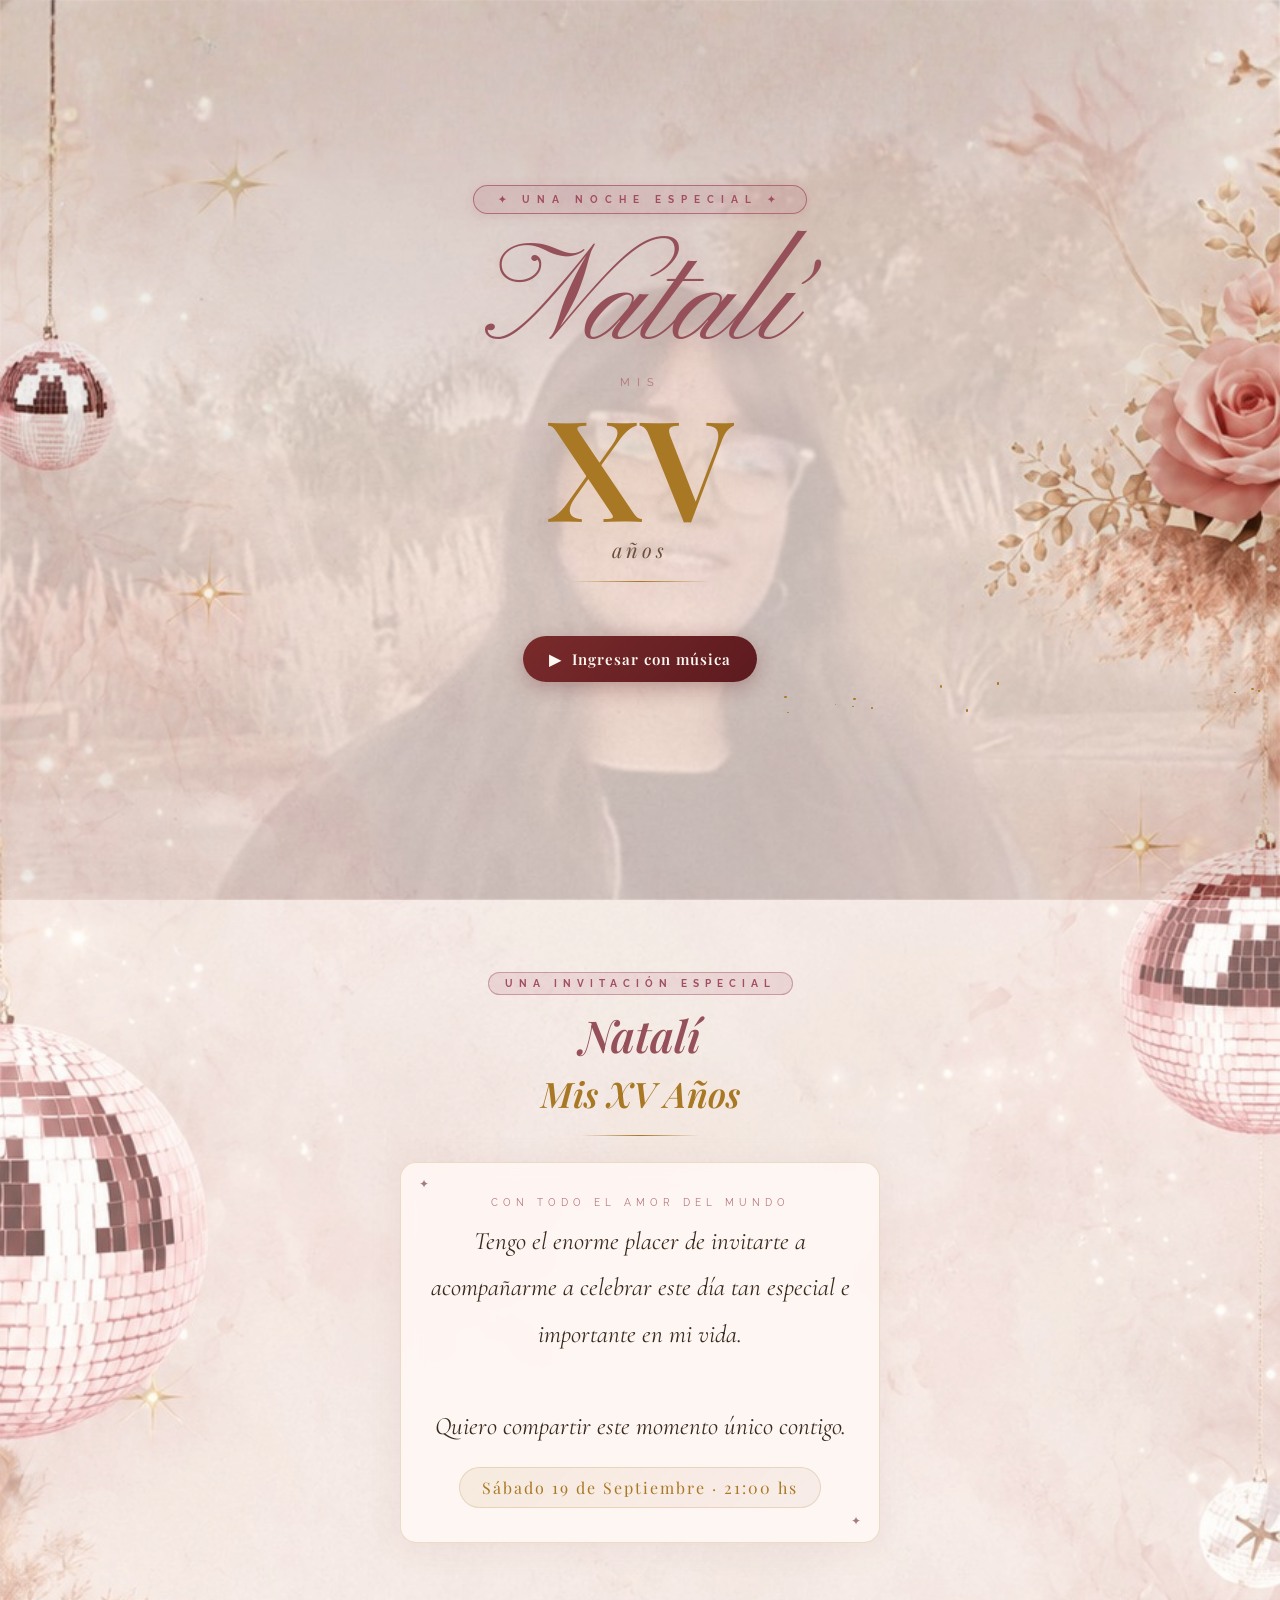
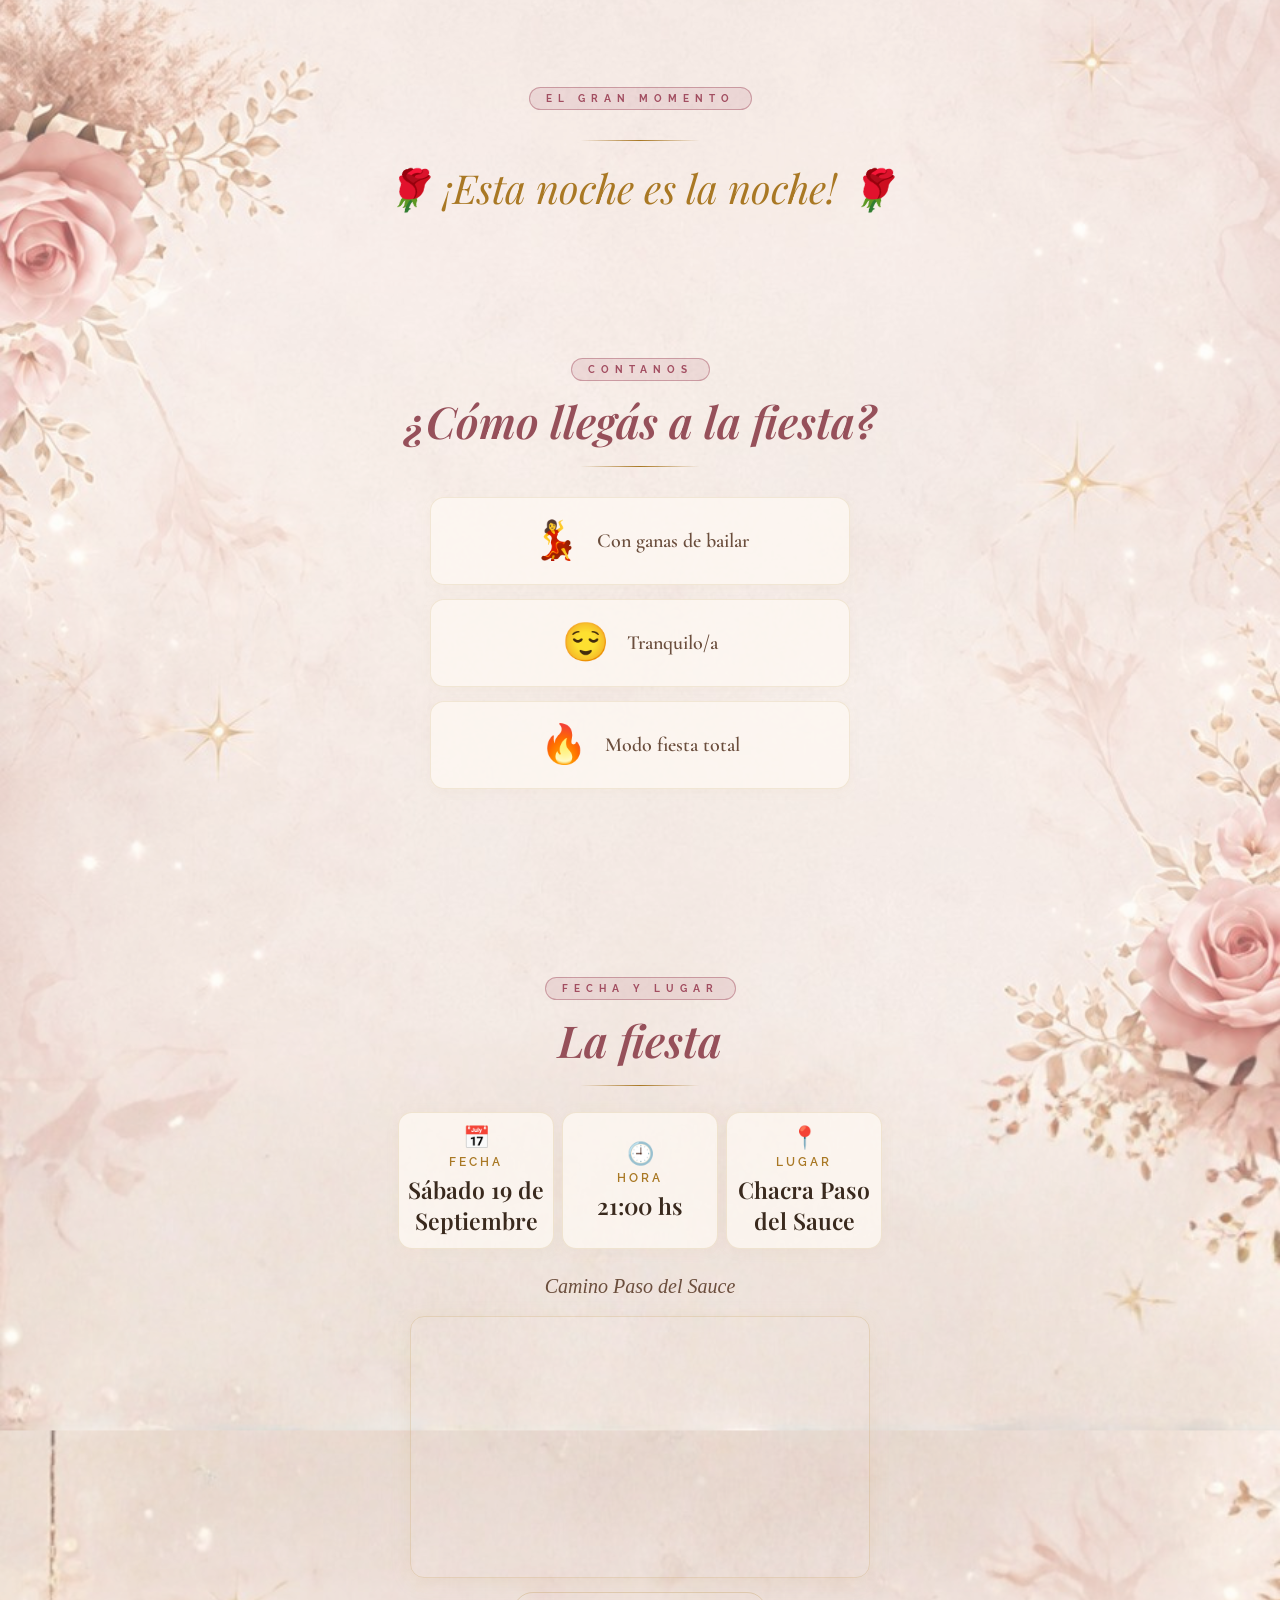
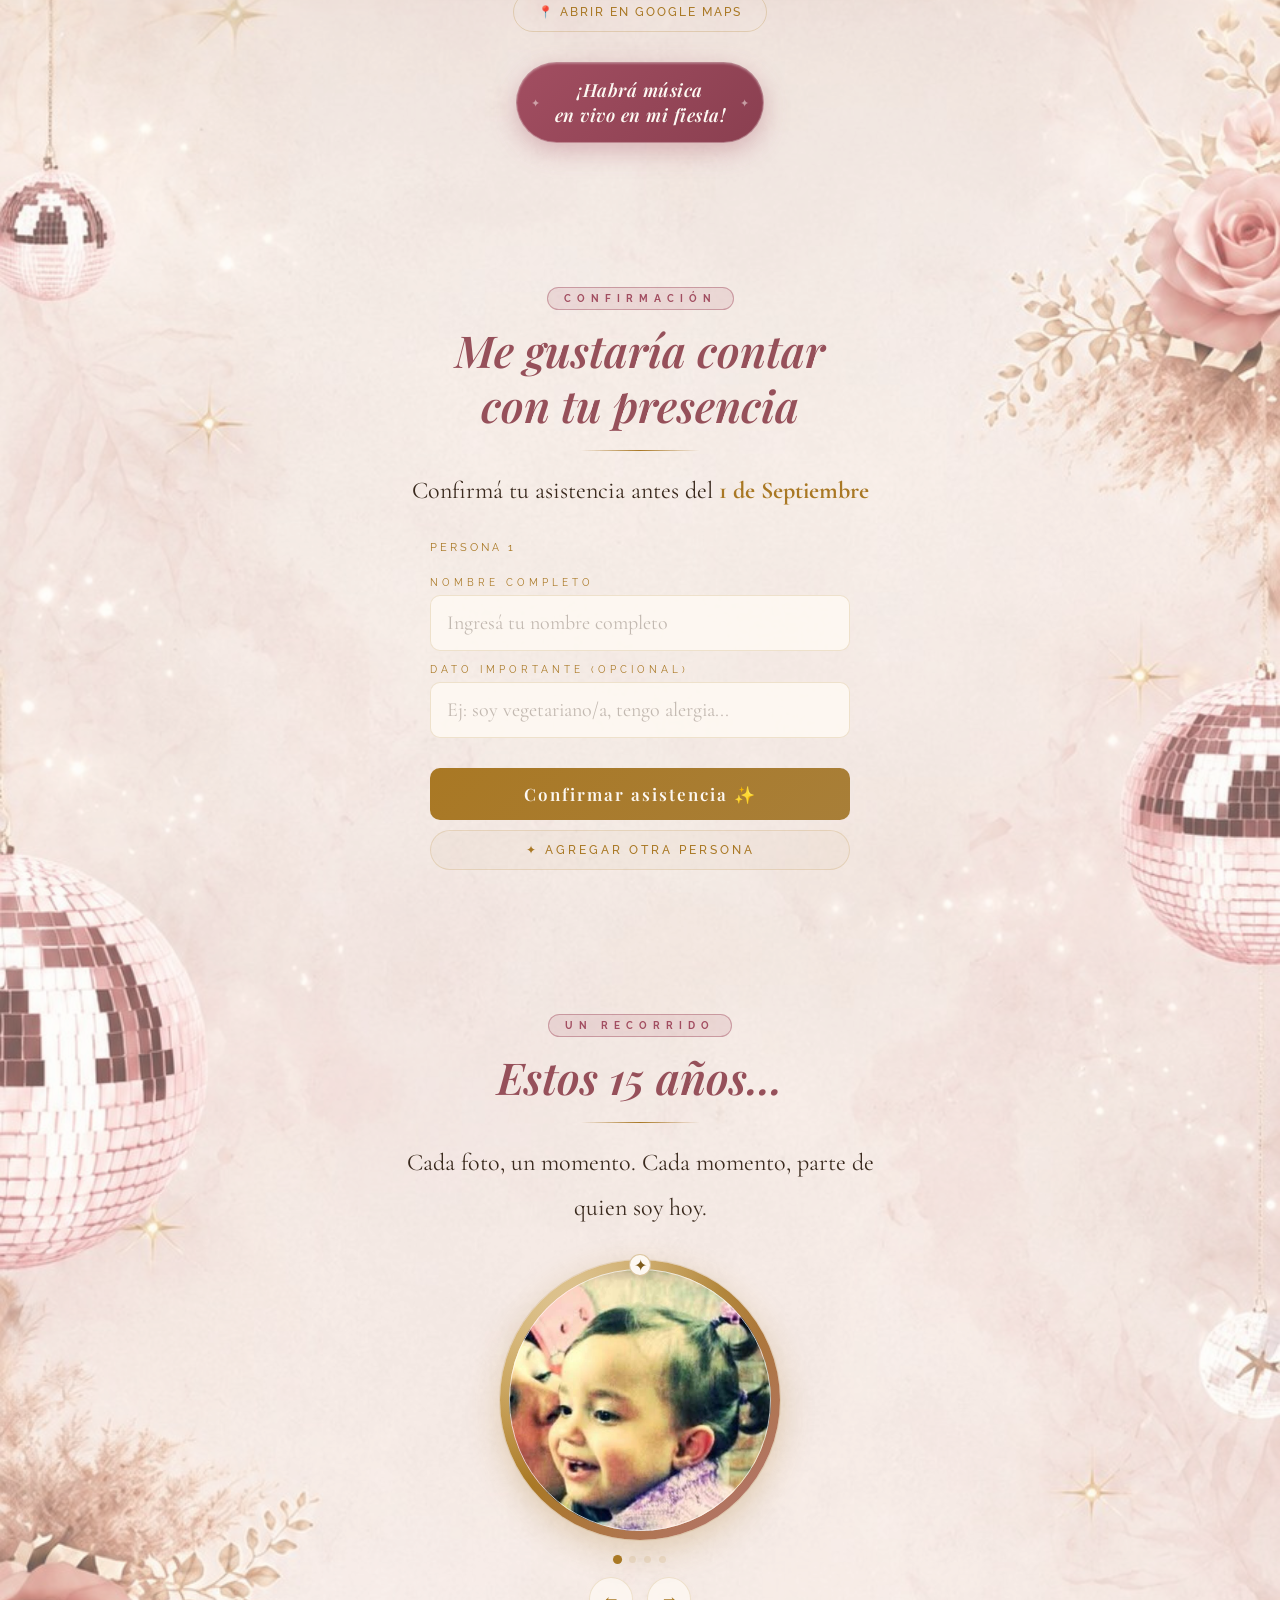
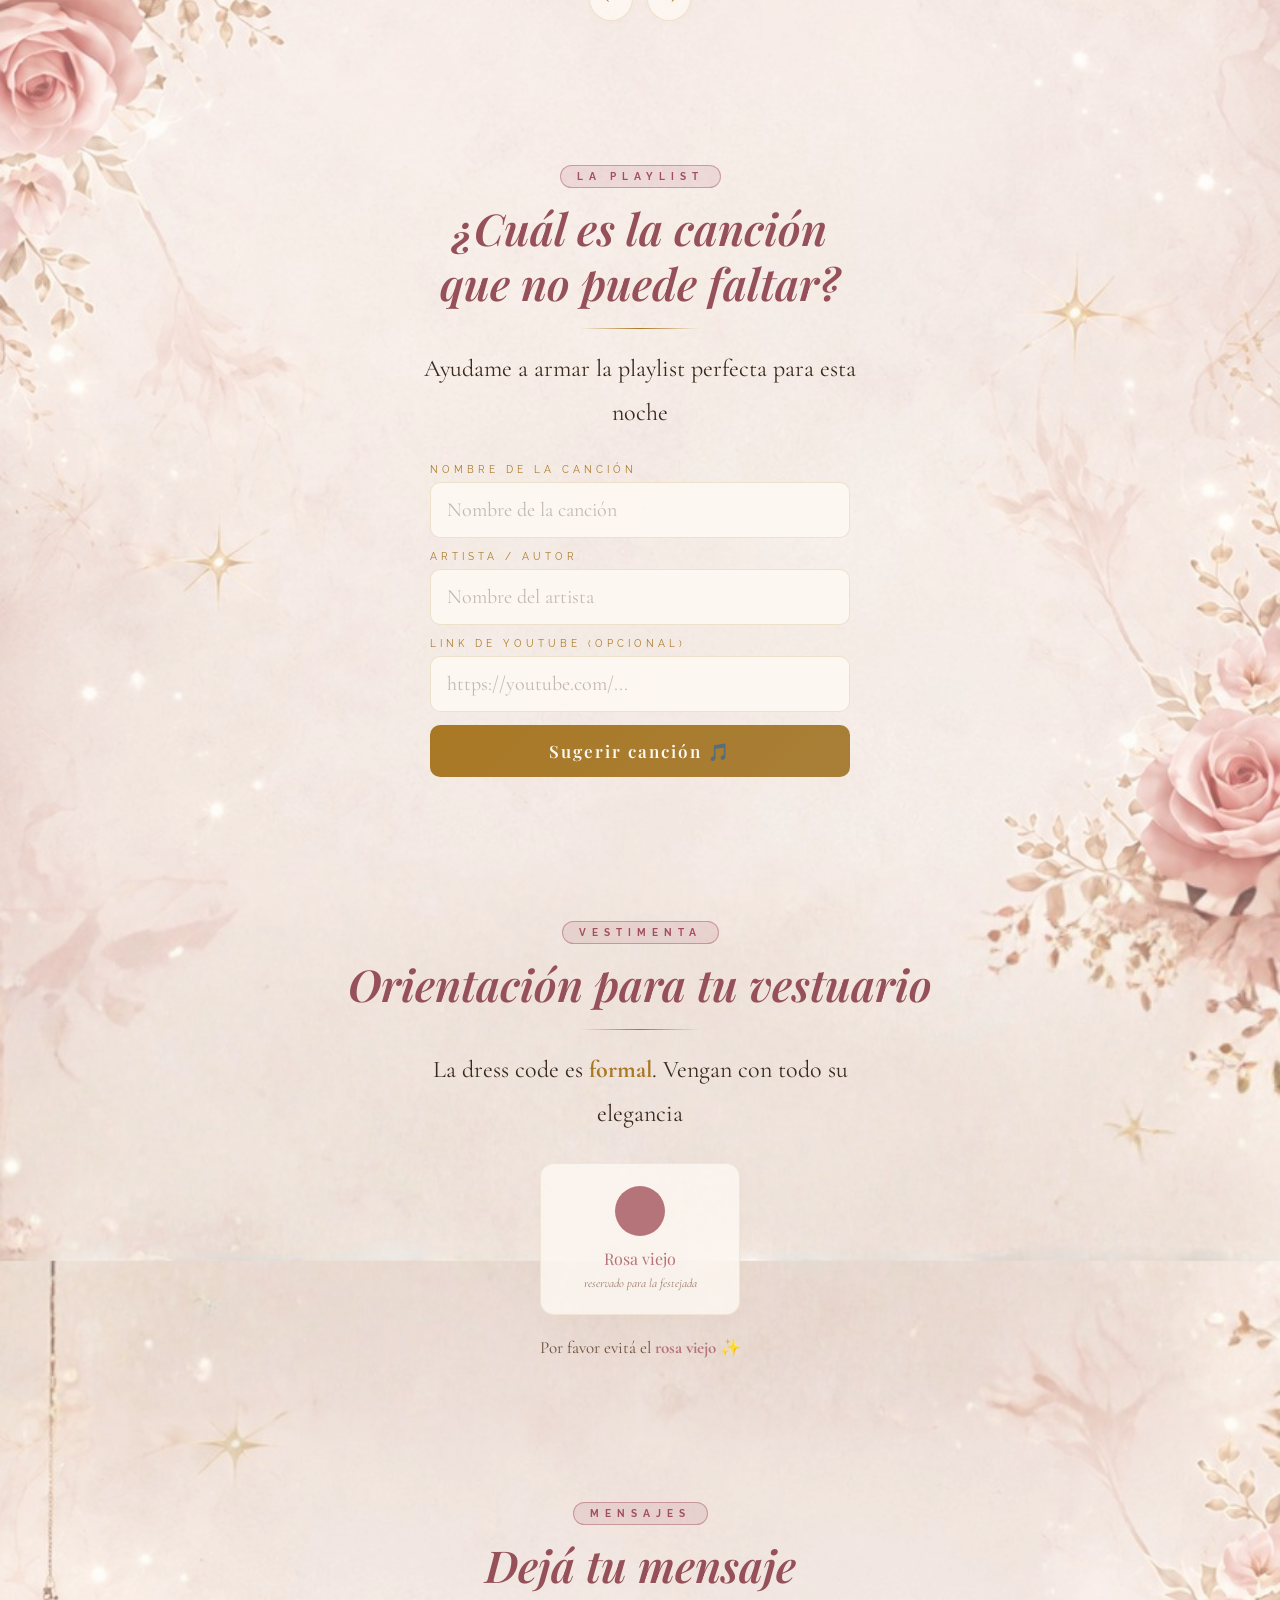
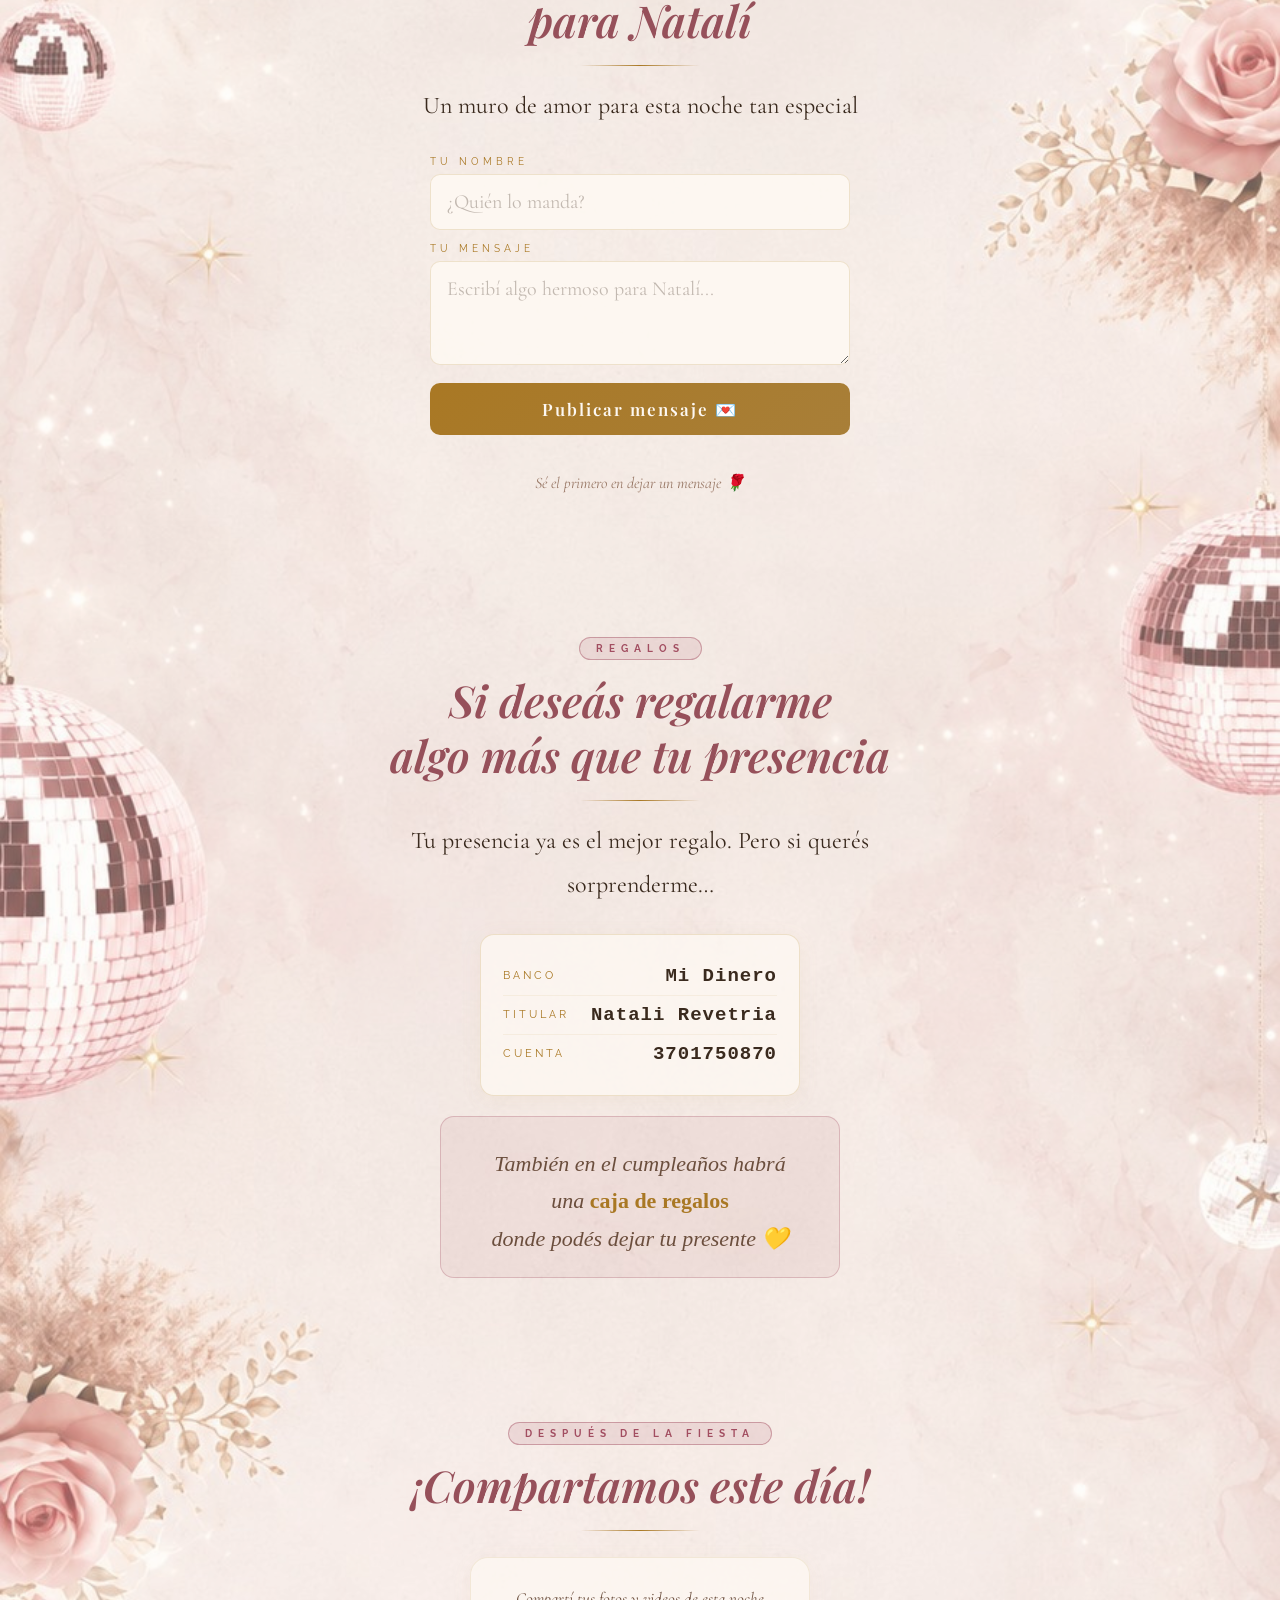
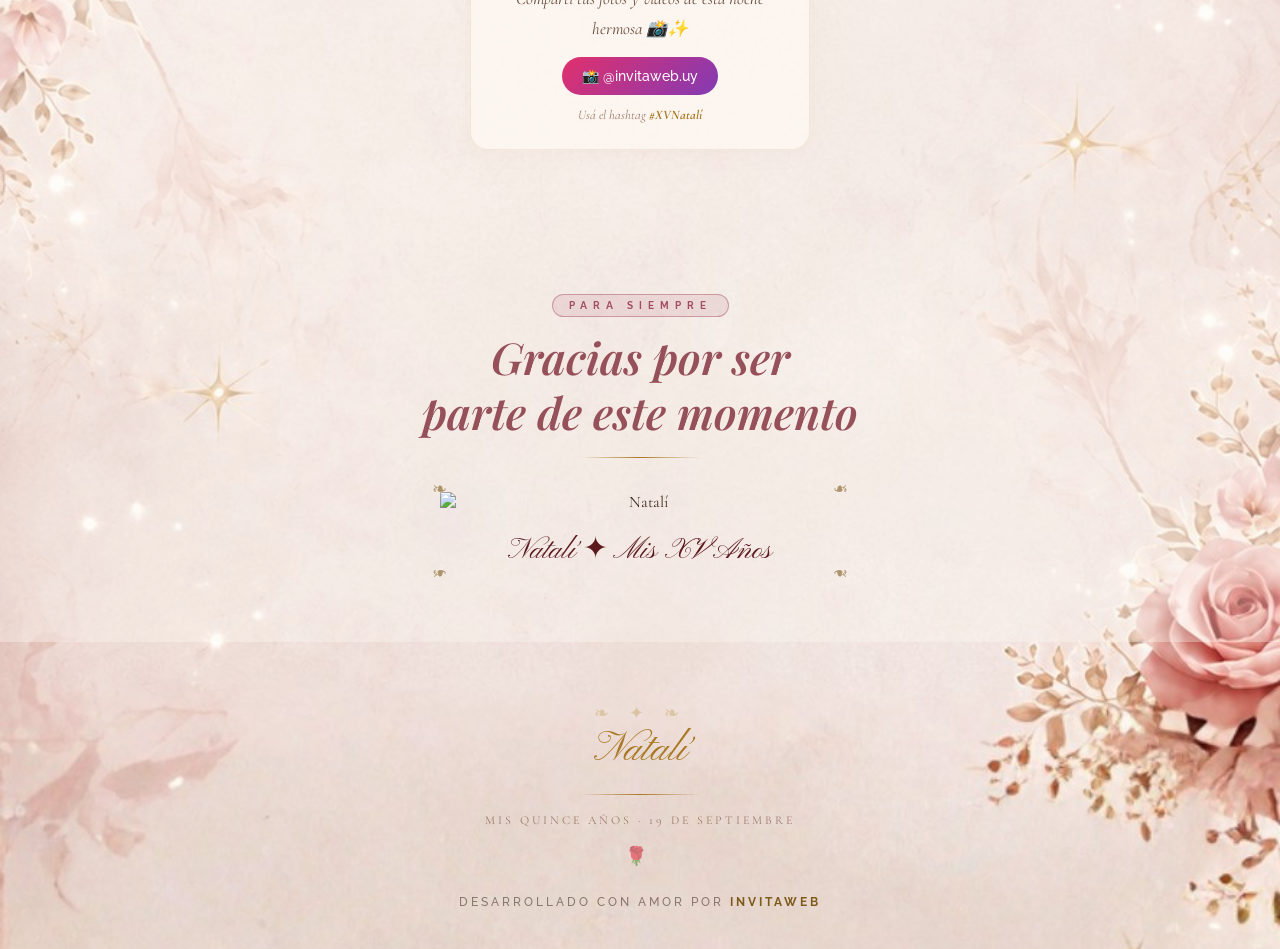
==== commit bb62a139: "Update invitacion.html" ====
--- a/invitacion.html
+++ b/invitacion.html
@@ -14,7 +14,7 @@
 <div id="petals"></div>
 
 <audio id="bg-audio" loop="">
-<source src="https://www.dropbox.com/scl/fi/njytjrwm84ooabxcv031c/First-And-Last.mp3?rlkey=8yayfjhcy9pgx694c803c0l59&raw=1" type="audio/mpeg"/>
+<source src="https://www.dropbox.com/scl/fi/rh0qmie93x6ku0ab68xy7/beabadoobee-Glue-Song-Official-Music-Video.mp3?rlkey=zd44i51u4s9b6aph5uduyo4s8&st=zehzdgxe&dl=0&raw=1" type="audio/mpeg"/>
 </audio>
 
 <!-- ═══ HERO ═══ -->
